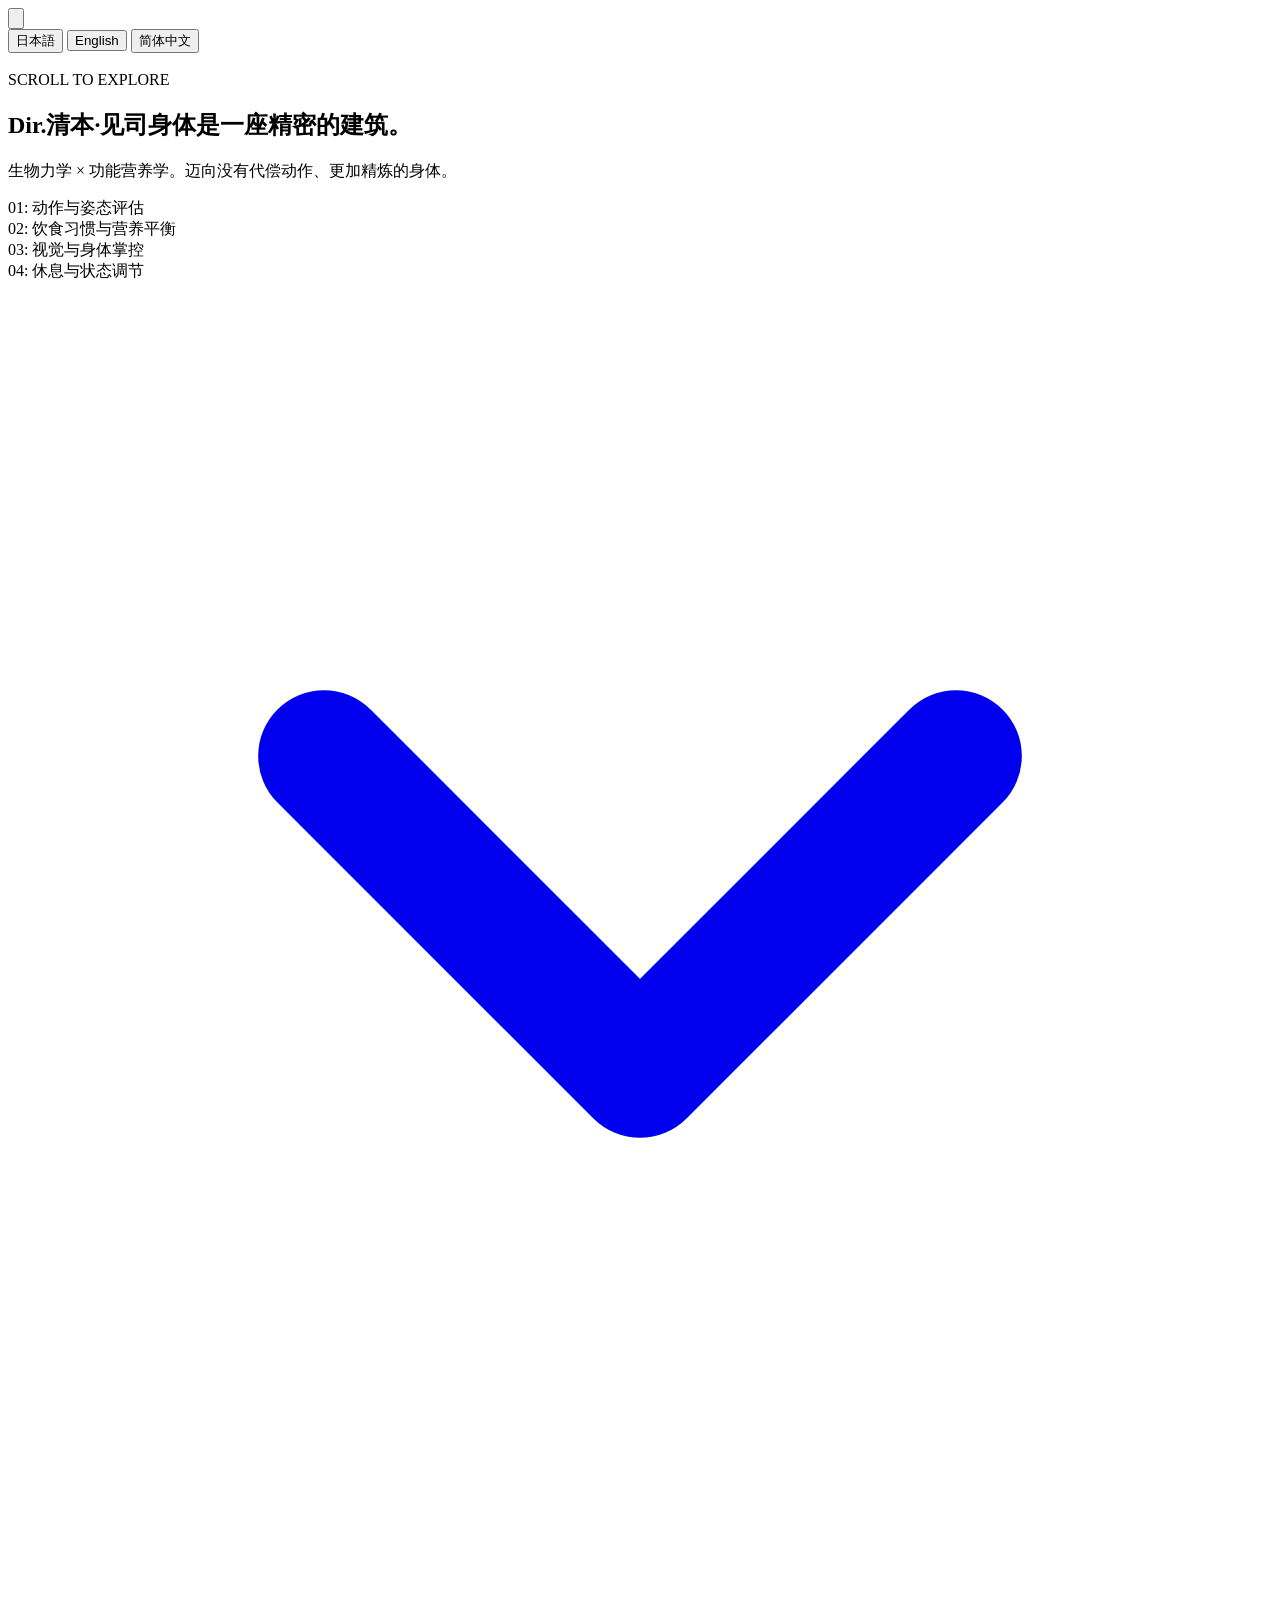
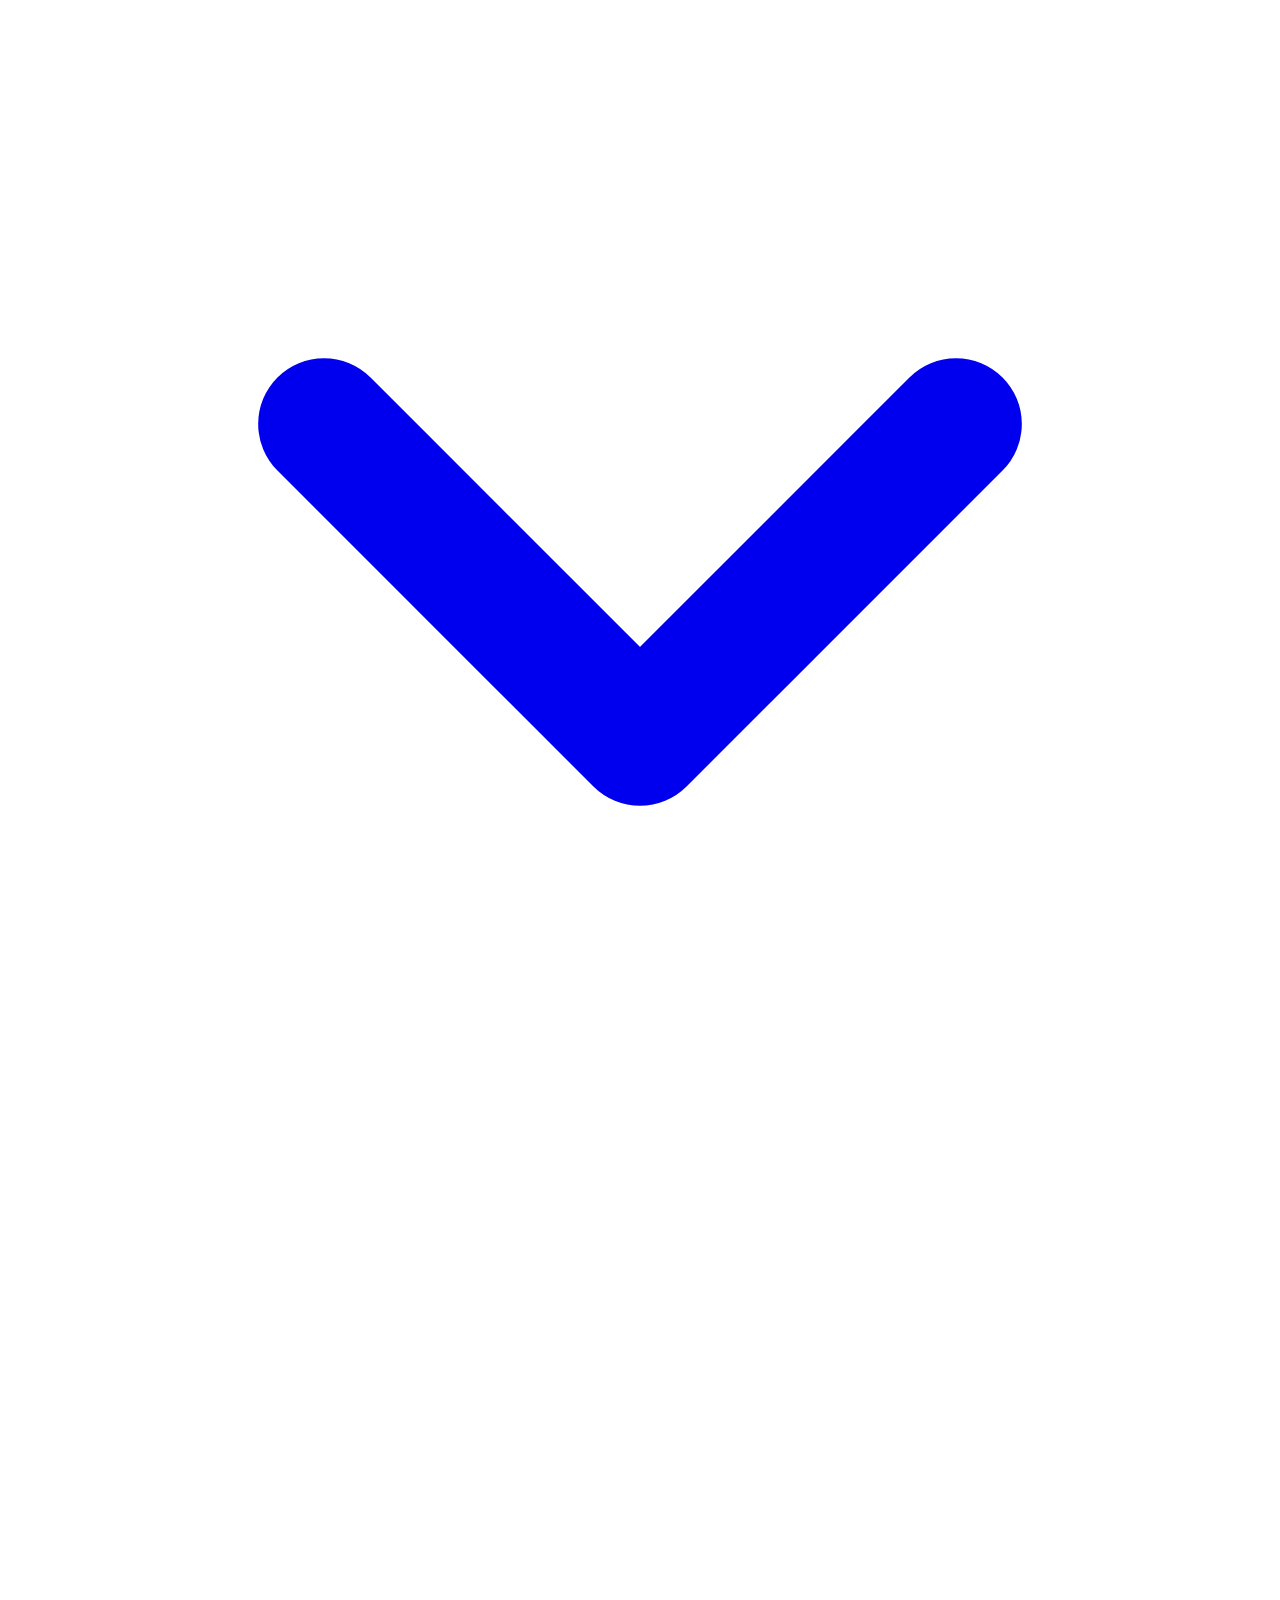
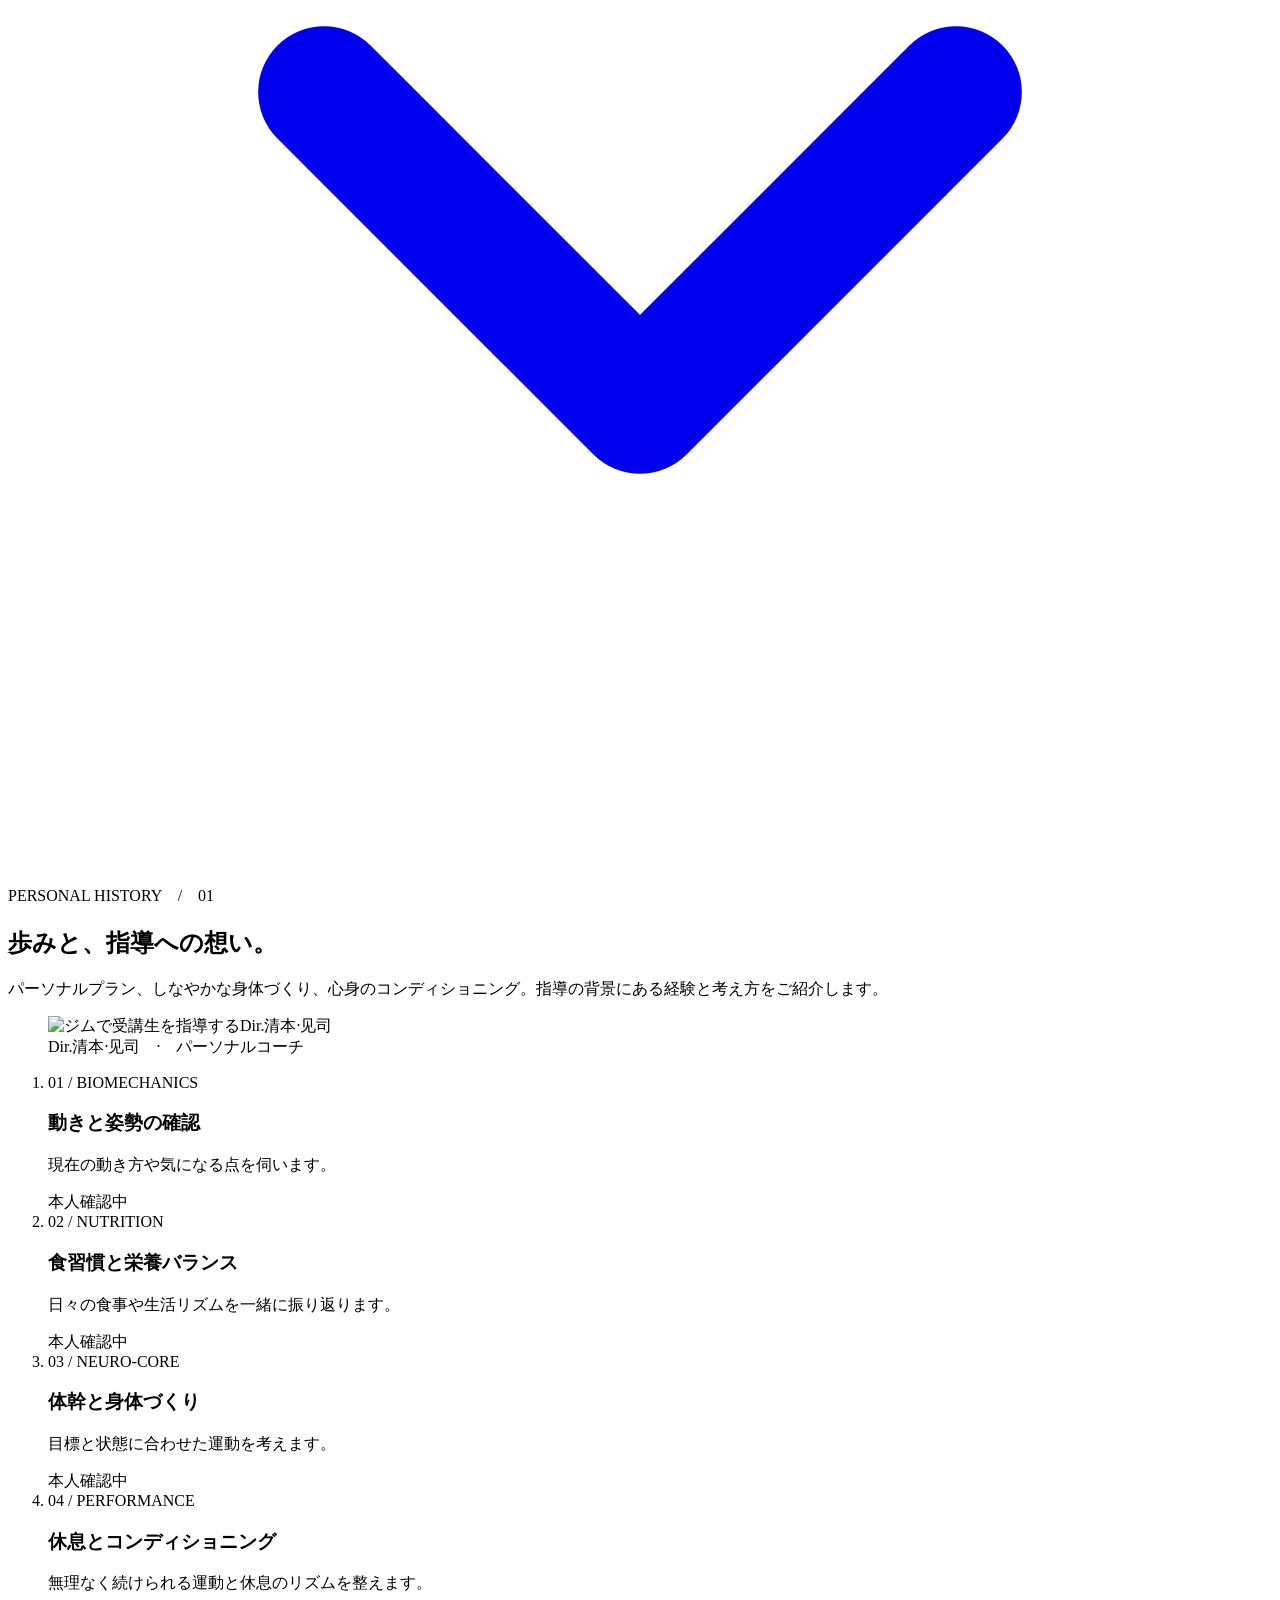
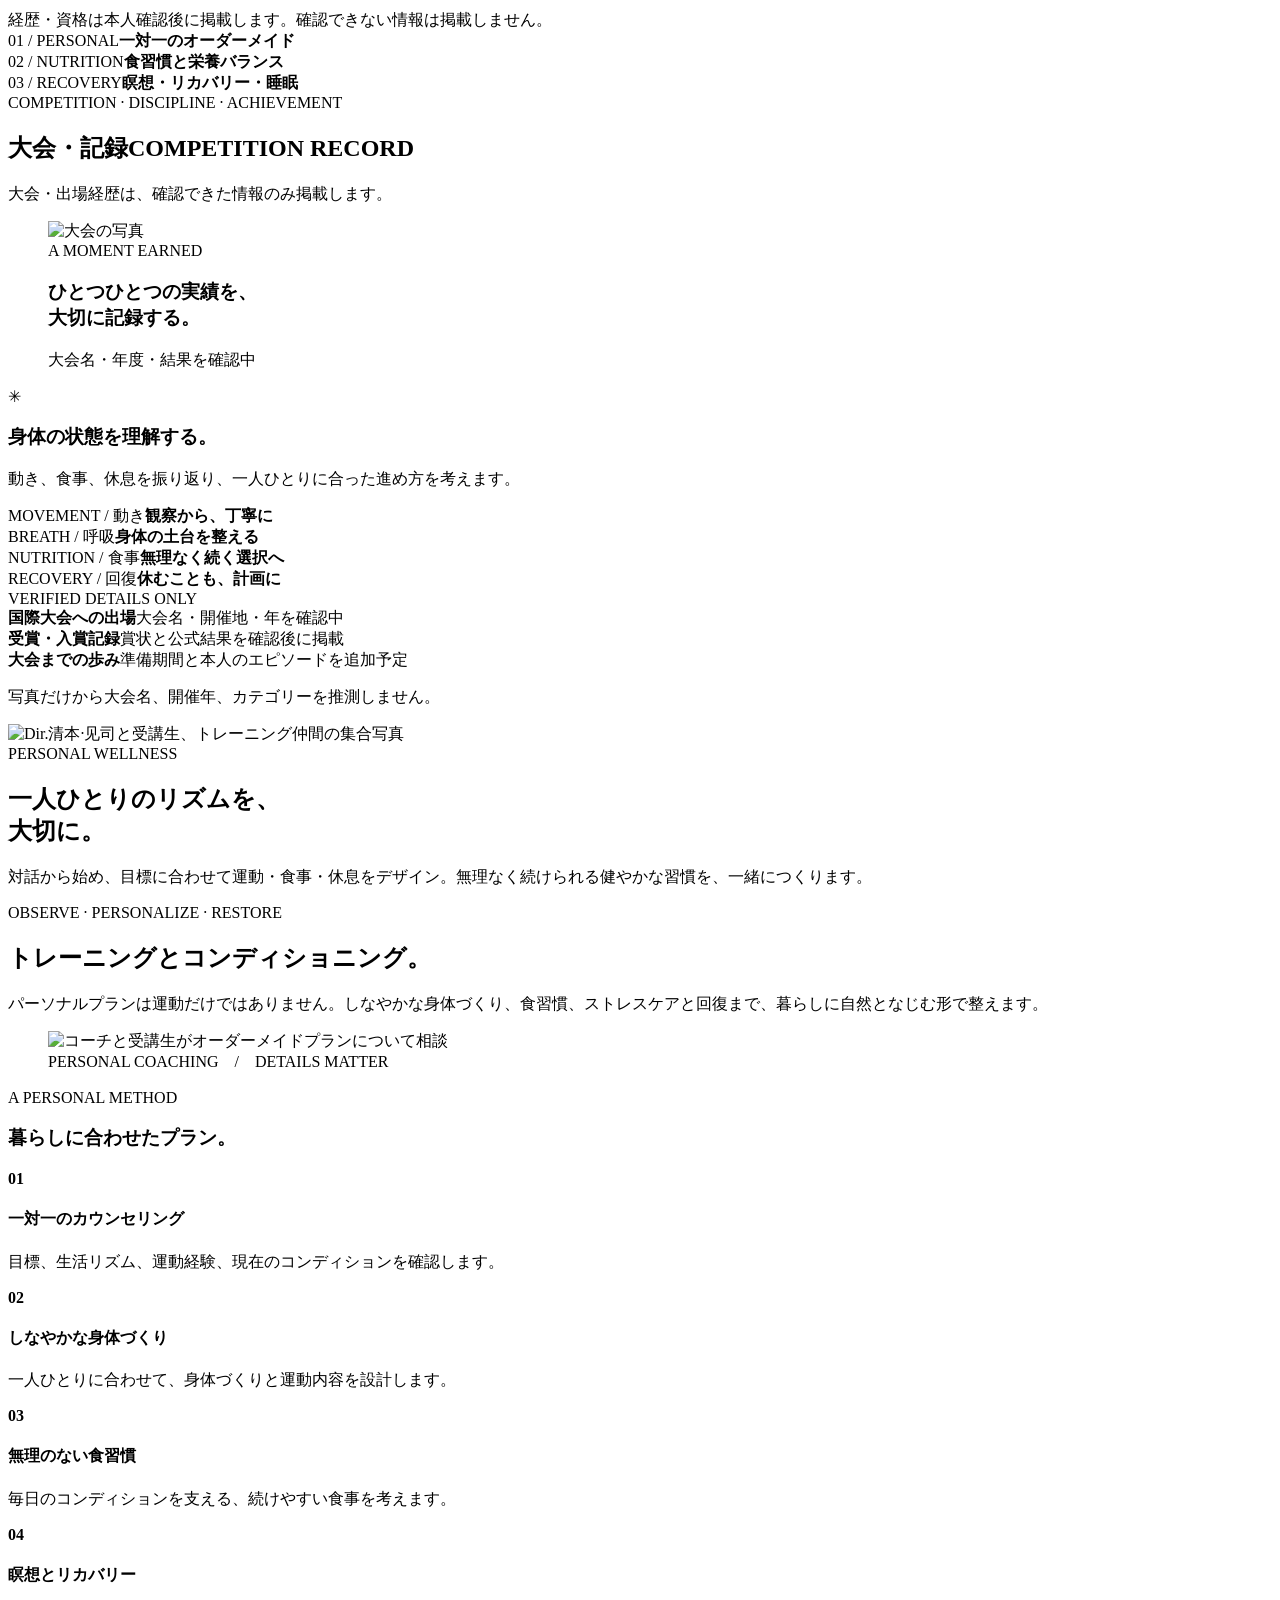
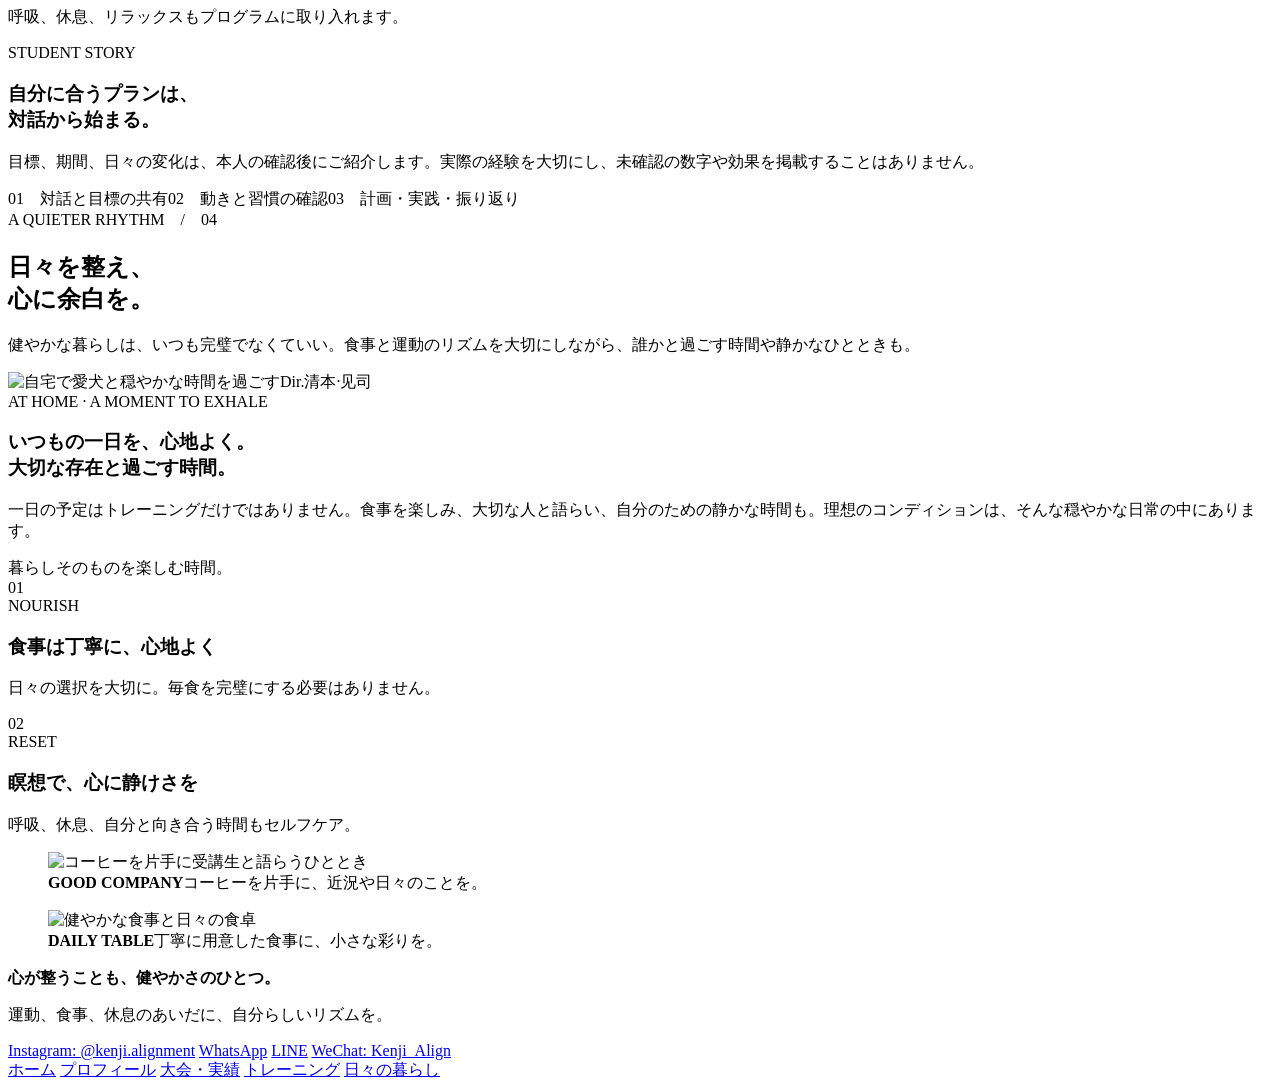
==== index.html @ 504f6311 "Rename index.html.html to index.html" ====
<!DOCTYPE html>
<html lang="ja">
<head>
  <meta charset="UTF-8">
  <meta name="viewport" content="width=device-width, initial-scale=1.0, maximum-scale=1.0, user-scalable=no, viewport-fit=cover">
  <meta name="theme-color" content="#111315">
  <title data-i18n="title_home">Dir.清本·见司｜ホーム</title>
  <link rel="preconnect" href="https://fonts.googleapis.com">
  <link rel="preconnect" href="https://fonts.gstatic.com" crossorigin>
  <link href="https://fonts.googleapis.com/css2?family=Barlow+Condensed:wght@500;600;700;800;900&family=Noto+Sans+JP:wght@400;500;700;900&family=Noto+Sans+SC:wght@400;500;600;700;900&display=swap" rel="stylesheet">
  <link rel="stylesheet" href="style.css">
</head>
<body class="long-home">
  <header class="site-header home-header">
    <div class="language-switcher">
      <button class="language-toggle" type="button" aria-label="言語を選択" data-i18n-aria="language_toggle" aria-expanded="false" aria-haspopup="true">
        <svg viewBox="0 0 24 24" fill="none" stroke="currentColor" stroke-width="1.6" stroke-linecap="round" stroke-linejoin="round" aria-hidden="true"><circle cx="12" cy="12" r="9"></circle><path d="M3 12h18M12 3a14 14 0 0 1 0 18M12 3a14 14 0 0 0 0 18"></path></svg>
      </button>
      <div class="language-menu" role="radiogroup" aria-label="言語" data-i18n-aria="language_menu">
        <button class="language-option" type="button" data-language="ja" role="radio">日本語</button>
        <button class="language-option" type="button" data-language="en" role="radio">English</button>
        <button class="language-option" type="button" data-language="zh" role="radio">简体中文</button>
      </div>
    </div>
  </header>
  <main class="long-home-content">
<section class="long-home-hero" id="me" aria-labelledby="home-title">
      <div class="long-home-hero-visual">
        <img class="long-home-hero-photo" src="photos/coach-portrait.jfif" alt="" aria-hidden="true">
        <div class="long-home-hero-shade"></div>
        <span class="long-home-scroll-hint"><span data-i18n="scroll_hint">SCROLL TO EXPLORE</span><i aria-hidden="true"></i></span>
      </div>
      <div class="long-home-hero-copy">
        <h1 id="home-title"><span class="showcase-name" data-i18n="showcase_name">Dir.清本·见司</span><span class="showcase-title" data-i18n="cover_title">身体是一座精密的建筑。</span></h1>
        <p class="showcase-description" data-i18n="cover_text">生物力学 × 功能营养学。迈向没有代偿动作、更加精炼的身体。</p>
        <div class="home-intro-list">
          <div data-i18n="home_point_one">01: 动作与姿态评估</div>
          <div data-i18n="home_point_two">02: 饮食习惯与营养平衡</div>
          <div data-i18n="home_point_three">03: 视觉与身体掌控</div>
          <div data-i18n="home_point_four">04: 休息与状态调节</div>
        </div>
      </div>
      <!-- 三个向下跳动箭头按钮 -->
      <a href="#footprints" class="hero-scroll-btn" aria-label="向下滚动查看详情">
        <div class="arrows-container">
          <svg viewBox="0 0 24 24" fill="none" stroke="currentColor" stroke-width="2.5" stroke-linecap="round" stroke-linejoin="round">
            <polyline points="6 9 12 15 18 9"></polyline>
          </svg>
          <svg viewBox="0 0 24 24" fill="none" stroke="currentColor" stroke-width="2.5" stroke-linecap="round" stroke-linejoin="round">
            <polyline points="6 9 12 15 18 9"></polyline>
          </svg>
          <svg viewBox="0 0 24 24" fill="none" stroke="currentColor" stroke-width="2.5" stroke-linecap="round" stroke-linejoin="round">
            <polyline points="6 9 12 15 18 9"></polyline>
          </svg>
        </div>
      </a>
    </section>
    <section class="page-wrap resume-page long-home-section" id="footprints" aria-labelledby="footprints-title">
      <div class="resume-heading">
        <div><span class="section-kicker">PERSONAL HISTORY　/　01</span><h2 class="section-title" id="footprints-title" data-i18n="profile_heading">歩みと、指導への想い。</h2></div>
        <p class="section-intro" data-i18n="profile_intro">パーソナルプラン、しなやかな身体づくり、心身のコンディショニング。指導の背景にある経験と考え方をご紹介します。</p>
      </div>
      <div class="resume-layout">
        <figure class="resume-photo"><img src="photos/coach-guiding.jfif" alt="ジムで受講生を指導するDir.清本·见司" data-i18n-alt="coaching_image_alt"><figcaption data-i18n="profile_caption">Dir.清本·见司　·　パーソナルコーチ</figcaption></figure>
        <div>
          <ol class="timeline">
            <li><span class="time" data-i18n="pillar_biomechanics">01 / BIOMECHANICS</span><h3 data-i18n="profile_step_one">動きと姿勢の確認</h3><p data-i18n="profile_step_one_text">現在の動き方や気になる点を伺います。</p><span class="pending" data-i18n="credential_pri">本人確認中</span></li>
            <li><span class="time" data-i18n="pillar_nutrition">02 / NUTRITION</span><h3 data-i18n="profile_step_two">食習慣と栄養バランス</h3><p data-i18n="profile_step_two_text">日々の食事や生活リズムを一緒に振り返ります。</p><span class="pending" data-i18n="credential_issn">本人確認中</span></li>
            <li><span class="time" data-i18n="pillar_neuro_core">03 / NEURO-CORE</span><h3 data-i18n="profile_step_three">体幹と身体づくり</h3><p data-i18n="profile_step_three_text">目標と状態に合わせた運動を考えます。</p><span class="pending" data-i18n="credential_dns">本人確認中</span></li>
            <li><span class="time" data-i18n="pillar_performance">04 / PERFORMANCE</span><h3 data-i18n="profile_step_four">休息とコンディショニング</h3><p data-i18n="profile_step_four_text">無理なく続けられる運動と休息のリズムを整えます。</p></li>
          </ol>
          <aside class="resume-note" data-i18n="profile_note">経歴・資格は本人確認後に掲載します。確認できない情報は掲載しません。</aside>
        </div>
      </div>
      <div class="resume-services" aria-label="サービスの考え方" data-i18n-aria="services_list">
        <div class="resume-service"><span>01 / PERSONAL</span><strong data-i18n="profile_service_one">一対一のオーダーメイド</strong></div>
        <div class="resume-service"><span>02 / NUTRITION</span><strong data-i18n="profile_service_two">食習慣と栄養バランス</strong></div>
        <div class="resume-service"><span>03 / RECOVERY</span><strong data-i18n="profile_service_three">瞑想・リカバリー・睡眠</strong></div>
      </div>
    </section>

    <section class="page-wrap honors-page long-home-section" id="honors" aria-labelledby="honors-title">
      <div class="honors-heading">
        <div><span class="section-kicker">COMPETITION · DISCIPLINE · ACHIEVEMENT</span><h2 id="honors-title"><span data-i18n="honors_heading">大会・記録</span><span data-i18n="honors_subheading">COMPETITION RECORD</span></h2></div>
        <p class="section-intro" data-i18n="honors_intro">大会・出場経歴は、確認できた情報のみ掲載します。</p>
      </div>
      <div class="honors-feature">
        <figure class="honors-image"><img src="photos/coach-award.jfif" alt="大会の写真" data-i18n-alt="honors_image_alt"><figcaption class="honors-image-caption"><span class="display">A MOMENT EARNED</span><h3 data-i18n="honors_photo_heading">ひとつひとつの実績を、<br>大切に記録する。</h3><p data-i18n="honors_photo_note">大会名・年度・結果を確認中</p></figcaption></figure>
        <article class="honors-record">
          <div><span class="medal" aria-hidden="true">✳</span><h3 data-i18n="home_metrics_heading">身体の状態を理解する。</h3><p data-i18n="home_metrics_intro">動き、食事、休息を振り返り、一人ひとりに合った進め方を考えます。</p>
            <div class="record-grid">
              <div class="record-item"><span data-i18n="home_metric_label_hours">MOVEMENT / 動き</span><strong data-i18n="home_metric_hours">観察から、丁寧に</strong></div>
              <div class="record-item"><span data-i18n="home_metric_label_cases">BREATH / 呼吸</span><strong data-i18n="home_metric_cases">身体の土台を整える</strong></div>
              <div class="record-item"><span data-i18n="home_metric_label_retention">NUTRITION / 食事</span><strong data-i18n="home_metric_retention">無理なく続く選択へ</strong></div>
              <div class="record-item"><span data-i18n="home_metric_label_cap">RECOVERY / 回復</span><strong data-i18n="home_metric_cap">休むことも、計画に</strong></div>
            </div>
          </div>
          <span class="section-kicker">VERIFIED DETAILS ONLY</span>
        </article>
      </div>
      <div class="honor-list" aria-label="大会と受賞の記録" data-i18n-aria="honors_list">
        <div class="honor-entry"><strong data-i18n="honors_global_title">国際大会への出場</strong><span data-i18n="honors_global_pending">大会名・開催地・年を確認中</span></div>
        <div class="honor-entry"><strong data-i18n="honors_podium_title">受賞・入賞記録</strong><span data-i18n="honors_podium_pending">賞状と公式結果を確認後に掲載</span></div>
        <div class="honor-entry"><strong data-i18n="honors_story_title">大会までの歩み</strong><span data-i18n="honors_story_pending">準備期間と本人のエピソードを追加予定</span></div>
      </div>
      <p class="honors-foot"><span data-i18n="honors_verify_note">写真だけから大会名、開催年、カテゴリーを推測しません。</span></p>
    </section>

    <section class="page-wrap coaching-page long-home-section" id="coaching" aria-labelledby="coaching-title">
      <div class="community-opening">
        <img src="photos/training-community.jfif" alt="Dir.清本·见司と受講生、トレーニング仲間の集合写真" data-i18n-alt="coaching_group_alt">
        <div class="community-opening-copy"><span class="display">PERSONAL WELLNESS</span><h2 data-i18n="coaching_opening_title">一人ひとりのリズムを、<br>大切に。</h2><p data-i18n="coaching_opening_text">対話から始め、目標に合わせて運動・食事・休息をデザイン。無理なく続けられる健やかな習慣を、一緒につくります。</p></div>
      </div>
      <div class="coaching-heading">
        <div><span class="section-kicker">OBSERVE · PERSONALIZE · RESTORE</span><h2 id="coaching-title" data-i18n="coaching_heading">トレーニングとコンディショニング。</h2></div>
        <p class="section-intro" data-i18n="coaching_intro">パーソナルプランは運動だけではありません。しなやかな身体づくり、食習慣、ストレスケアと回復まで、暮らしに自然となじむ形で整えます。</p>
      </div>
      <div class="coaching-top">
        <figure class="coaching-photo"><img src="photos/coaching-consultation.jfif" alt="コーチと受講生がオーダーメイドプランについて相談" data-i18n-alt="coaching_consult_alt"><figcaption>PERSONAL COACHING　/　DETAILS MATTER</figcaption></figure>
        <article class="principles">
          <span class="section-kicker">A PERSONAL METHOD</span><h3 data-i18n="coaching_method_heading">暮らしに合わせたプラン。</h3>
          <div class="principle"><b>01</b><div><h4 data-i18n="coaching_step_one">一対一のカウンセリング</h4><p data-i18n="coaching_step_one_text">目標、生活リズム、運動経験、現在のコンディションを確認します。</p></div></div>
          <div class="principle"><b>02</b><div><h4 data-i18n="coaching_step_two">しなやかな身体づくり</h4><p data-i18n="coaching_step_two_text">一人ひとりに合わせて、身体づくりと運動内容を設計します。</p></div></div>
          <div class="principle"><b>03</b><div><h4 data-i18n="coaching_step_three">無理のない食習慣</h4><p data-i18n="coaching_step_three_text">毎日のコンディションを支える、続けやすい食事を考えます。</p></div></div>
          <div class="principle"><b>04</b><div><h4 data-i18n="coaching_step_four">瞑想とリカバリー</h4><p data-i18n="coaching_step_four_text">呼吸、休息、リラックスもプログラムに取り入れます。</p></div></div>
        </article>
      </div>
      <article class="student-story student-story-copy-only">
        <div class="student-copy"><span class="section-kicker">STUDENT STORY</span><h3 data-i18n="coaching_case_heading">自分に合うプランは、<br>対話から始まる。</h3><p data-i18n="coaching_case_text">目標、期間、日々の変化は、本人の確認後にご紹介します。実際の経験を大切にし、未確認の数字や効果を掲載することはありません。</p><div class="student-meta"><span data-i18n="coaching_case_goal">01　対話と目標の共有</span><span data-i18n="coaching_case_period">02　動きと習慣の確認</span><span data-i18n="coaching_case_feedback">03　計画・実践・振り返り</span></div></div>
      </article>
    </section>

    <section class="page-wrap life-page long-home-section" id="life" aria-labelledby="life-title">
      <div class="life-heading">
        <div><span class="section-kicker">A QUIETER RHYTHM　/　04</span><h2 id="life-title"><span data-i18n="life_heading_first">日々を整え、</span><br><span data-i18n="life_heading_second">心に余白を。</span></h2></div>
        <p class="section-intro" data-i18n="life_intro">健やかな暮らしは、いつも完璧でなくていい。食事と運動のリズムを大切にしながら、誰かと過ごす時間や静かなひとときも。</p>
      </div>
      <div class="life-hero">
        <img src="photos/pet-life.jfif" alt="自宅で愛犬と穏やかな時間を過ごすDir.清本·见司" data-i18n-alt="life_hero_alt">
        <div class="life-hero-copy">
          <span class="display" data-i18n="life_hero_kicker">AT HOME · A MOMENT TO EXHALE</span>
          <h3 data-i18n="life_hero_heading">いつもの一日を、心地よく。<br>大切な存在と過ごす時間。</h3>
          <p data-i18n="life_hero_text">一日の予定はトレーニングだけではありません。食事を楽しみ、大切な人と語らい、自分のための静かな時間も。理想のコンディションは、そんな穏やかな日常の中にあります。</p>
          <span class="soft-note" data-i18n="life_hero_note">暮らしそのものを楽しむ時間。</span>
        </div>
      </div>
      <div class="life-details">
        <article class="life-detail"><span class="life-detail-number">01</span><div><span class="display" data-i18n="life_detail_one_kicker">NOURISH</span><h3 data-i18n="life_detail_one_title">食事は丁寧に、心地よく</h3><p data-i18n="life_detail_one_text">日々の選択を大切に。毎食を完璧にする必要はありません。</p></div></article>
        <article class="life-detail"><span class="life-detail-number">02</span><div><span class="display" data-i18n="life_detail_two_kicker">RESET</span><h3 data-i18n="life_detail_two_title">瞑想で、心に静けさを</h3><p data-i18n="life_detail_two_text">呼吸、休息、自分と向き合う時間もセルフケア。</p></div></article>
      </div>
      <div class="photo-story" aria-label="日々の暮らしの写真" data-i18n-aria="life_photos">
        <figure class="life-photo coffee"><img src="photos/life-with-students.jfif" alt="コーヒーを片手に受講生と語らうひととき" data-i18n-alt="life_coffee_alt"><figcaption><b>GOOD COMPANY</b><span data-i18n="life_coffee_caption">コーヒーを片手に、近況や日々のことを。</span></figcaption></figure>
        <figure class="life-photo food"><img src="photos/daily-food.jfif" alt="健やかな食事と日々の食卓" data-i18n-alt="life_food_alt"><figcaption><b>DAILY TABLE</b><span data-i18n="life_food_caption">丁寧に用意した食事に、小さな彩りを。</span></figcaption></figure>
      </div>
      <aside class="life-note"><div><strong data-i18n="life_note_title">心が整うことも、健やかさのひとつ。</strong><p data-i18n="life_note_text">運動、食事、休息のあいだに、自分らしいリズムを。</p></div></aside>
    </section>
    <div class="showcase-actions">
      <a class="showcase-cta showcase-cta-primary" href="#" data-i18n="social_instagram">Instagram: @kenji.alignment</a>
      <a class="showcase-cta" href="#" data-i18n="social_whatsapp">WhatsApp</a>
      <a class="showcase-cta" href="#" data-i18n="social_line">LINE</a>
      <a class="showcase-cta" href="#" data-i18n="social_wechat">WeChat: Kenji_Align</a>
    </div>
  </main>
  <nav class="home-section-nav" aria-label="メインナビゲーション" data-i18n-aria="main_navigation">
    <a href="#me" class="is-active" data-section="me" data-i18n="nav_home">ホーム</a>
    <a href="#footprints" data-section="footprints" data-i18n="nav_profile">プロフィール</a>
    <a href="#honors" data-section="honors" data-i18n="nav_honors">大会・実績</a>
    <a href="#coaching" data-section="coaching" data-i18n="nav_coaching">トレーニング</a>
    <a href="#life" data-section="life" data-i18n="nav_life">日々の暮らし</a>
  </nav>
  <script src="language.js"></script>
  <script src="home-navigation.js"></script>
</body>
</html>
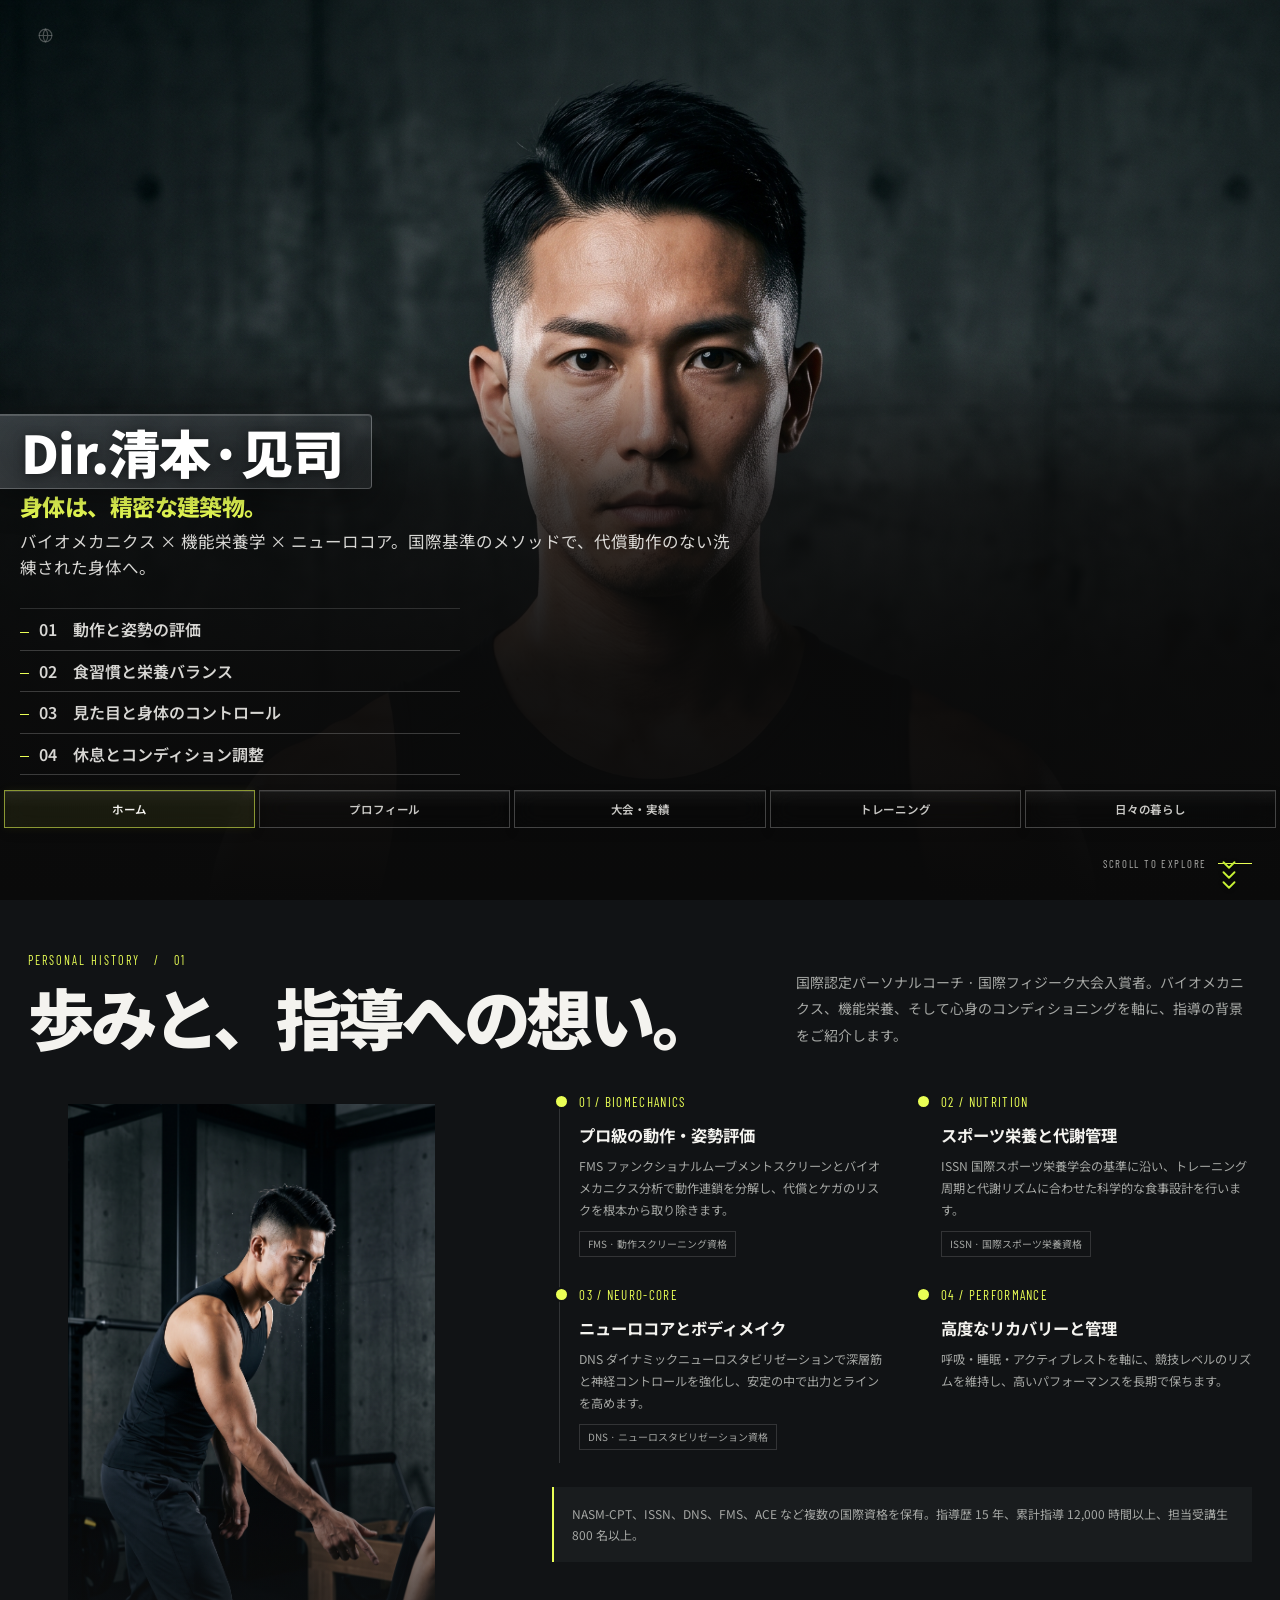
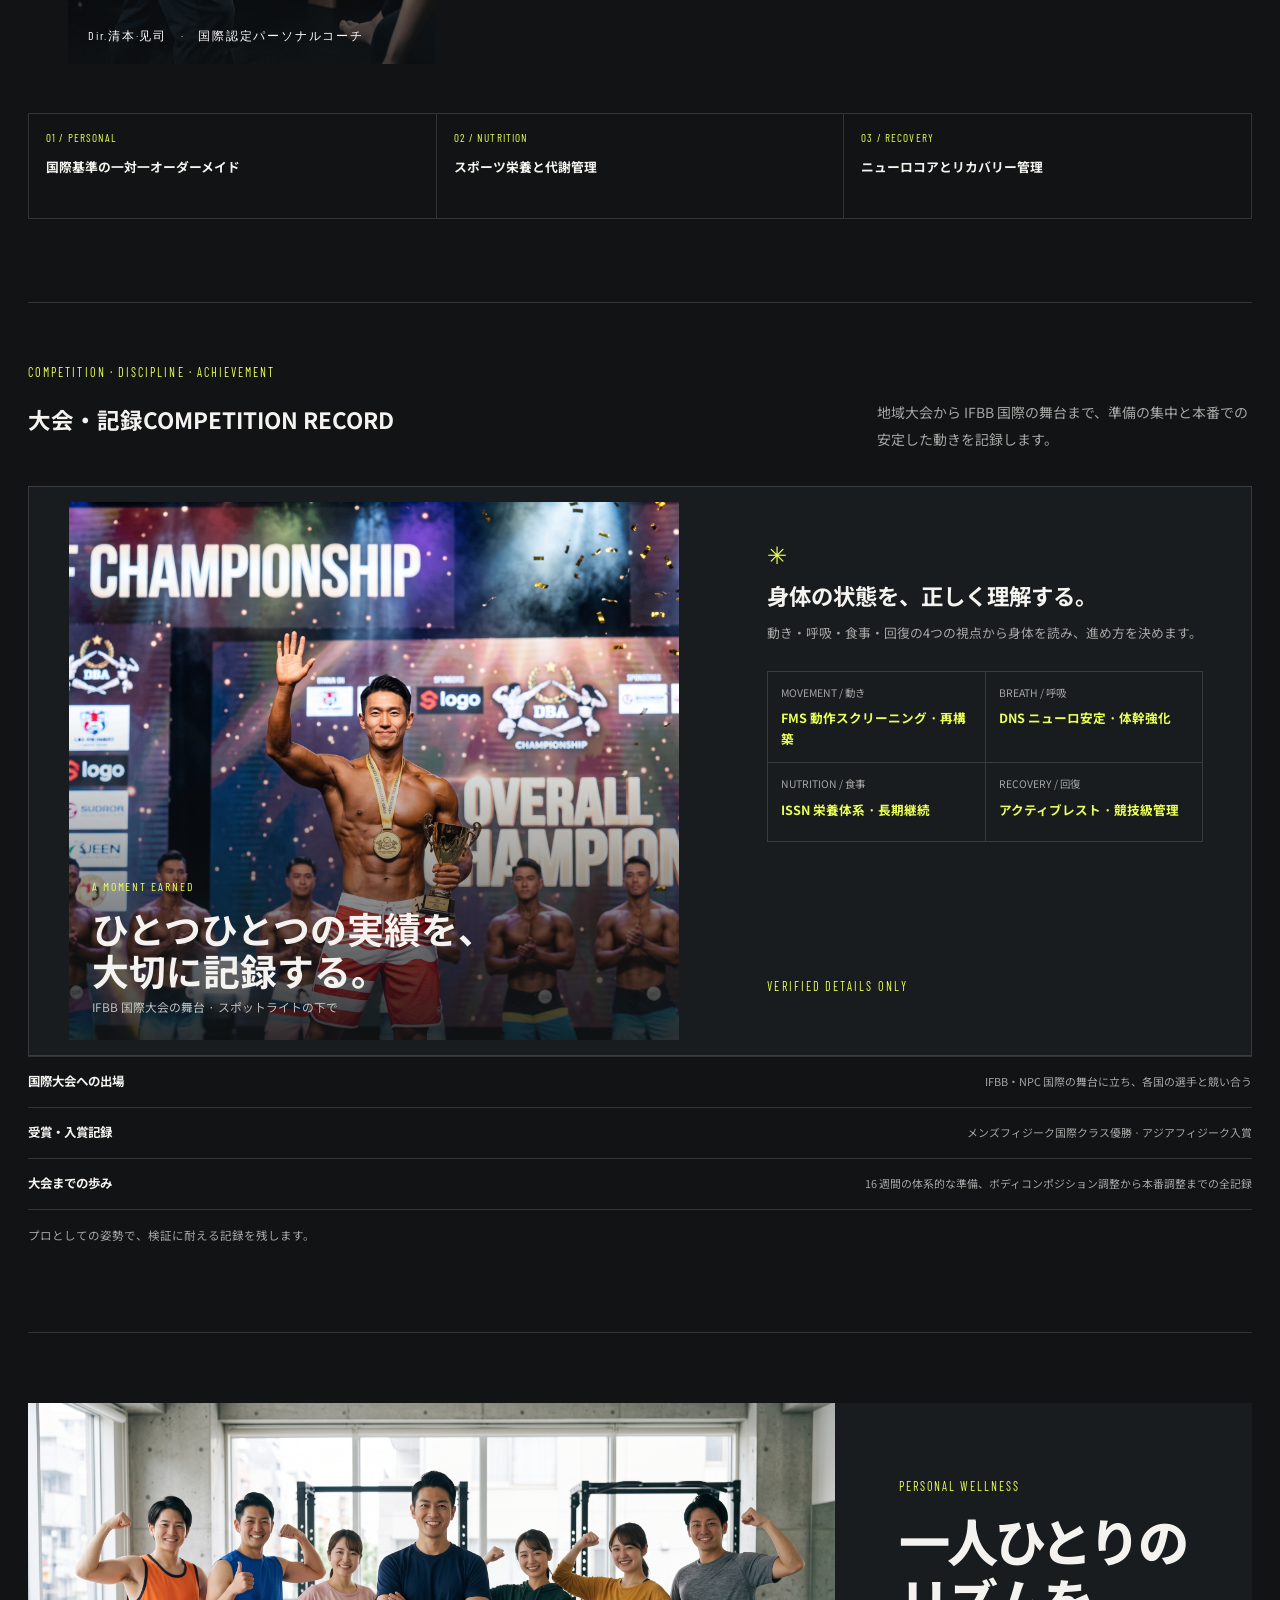
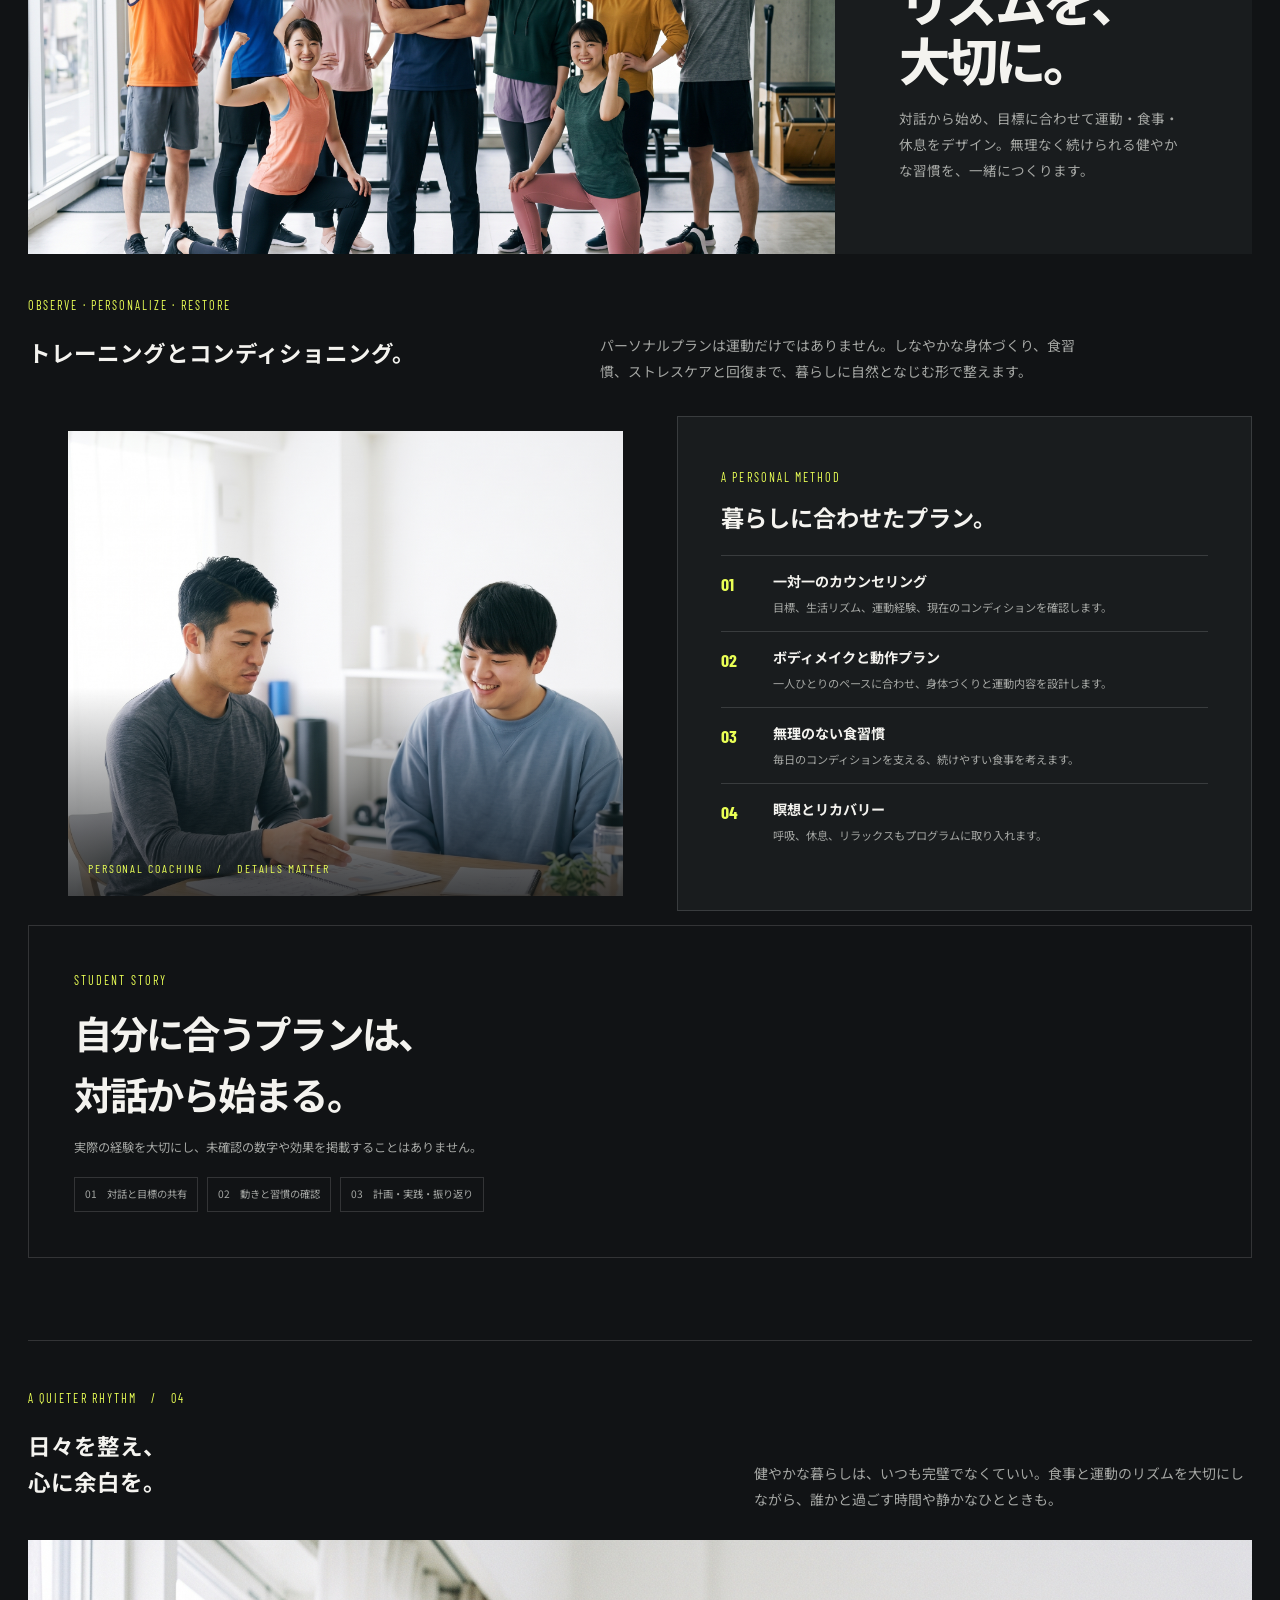
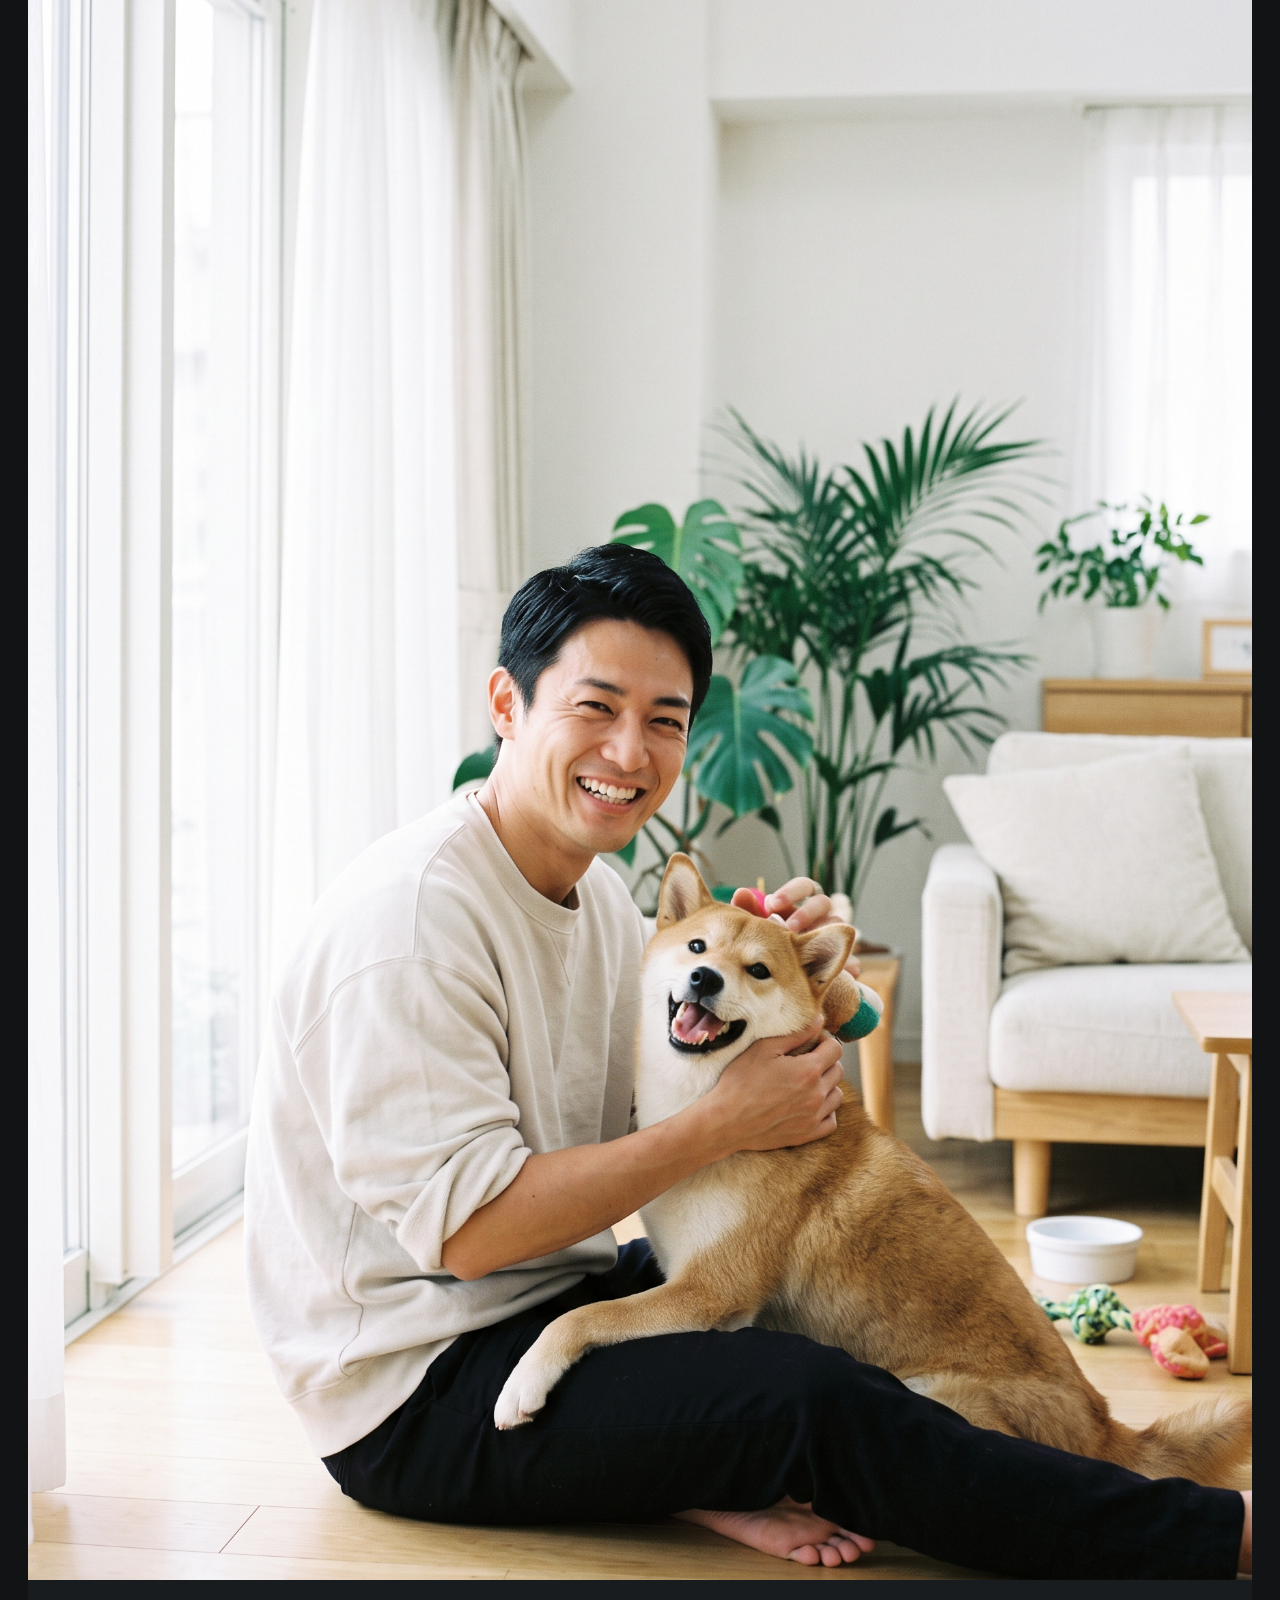
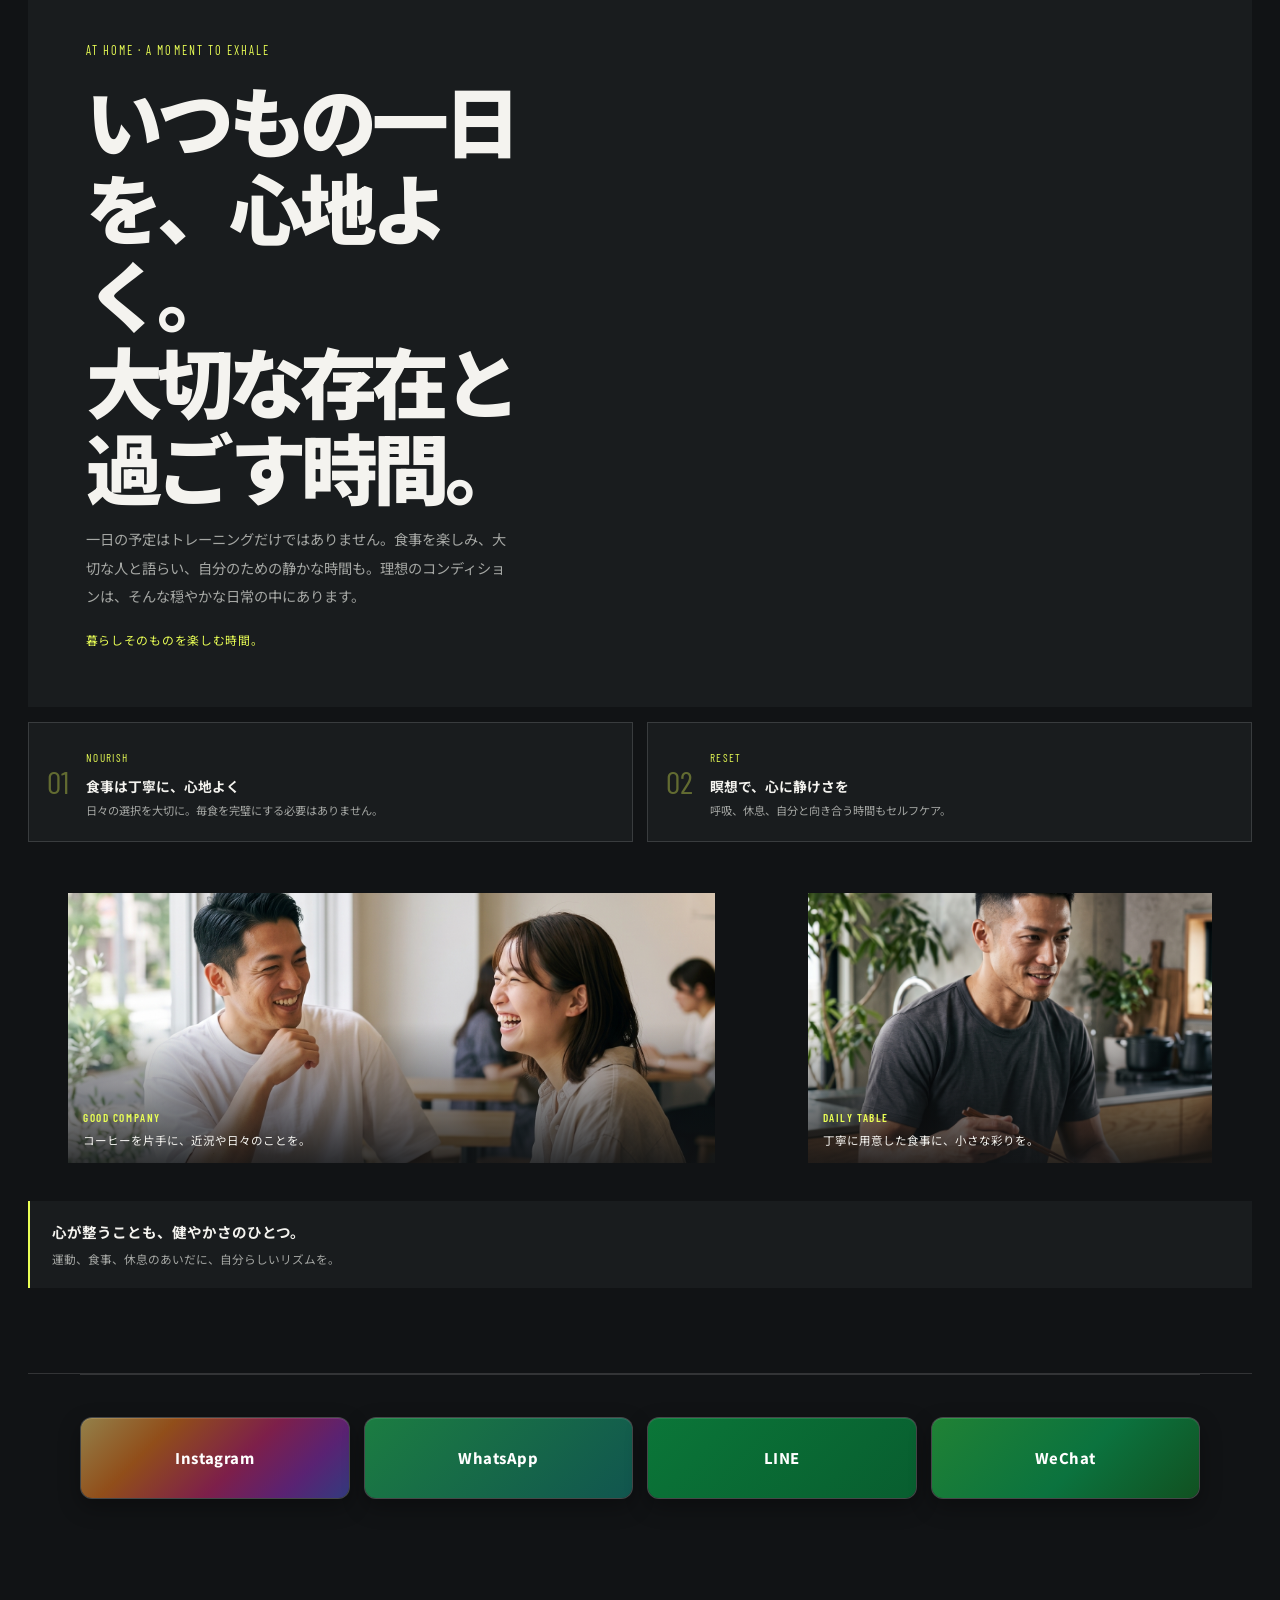
==== commit d4615915: "Add files via upload" ====
--- a/index.html
+++ b/index.html
@@ -154,11 +154,11 @@
       </div>
       <aside class="life-note"><div><strong data-i18n="life_note_title">心が整うことも、健やかさのひとつ。</strong><p data-i18n="life_note_text">運動、食事、休息のあいだに、自分らしいリズムを。</p></div></aside>
     </section>
-    <div class="showcase-actions">
-      <a class="showcase-cta showcase-cta-primary" href="#" data-i18n="social_instagram">Instagram: @kenji.alignment</a>
-      <a class="showcase-cta" href="#" data-i18n="social_whatsapp">WhatsApp</a>
-      <a class="showcase-cta" href="#" data-i18n="social_line">LINE</a>
-      <a class="showcase-cta" href="#" data-i18n="social_wechat">WeChat: Kenji_Align</a>
+    <div class="showcase-actions social-actions">
+      <a class="showcase-cta social-cta" href="#" data-i18n="social_instagram">Instagram</a>
+      <a class="showcase-cta social-cta" href="#" data-i18n="social_whatsapp">WhatsApp</a>
+      <a class="showcase-cta social-cta" href="#" data-i18n="social_line">LINE</a>
+      <a class="showcase-cta social-cta" href="#" data-i18n="social_wechat">WeChat</a>
     </div>
   </main>
   <nav class="home-section-nav" aria-label="メインナビゲーション" data-i18n-aria="main_navigation">
--- a/style.css
+++ b/style.css
@@ -0,0 +1,1762 @@
+:root {
+  color-scheme: dark;
+  --bg: #111315;
+  --surface: #191c1e;
+  --surface-raised: #202426;
+  --text: #f4f3ef;
+  --muted: #a5a7a4;
+  --line: rgba(255, 255, 255, .14);
+  --accent: #eaff55;
+  --content: 1280px;
+}
+
+* { box-sizing: border-box; }
+
+html { scroll-behavior: smooth; }
+
+body {
+  margin: 0;
+  background: var(--bg);
+  color: var(--text);
+  font-family: 'Noto Sans JP', 'Noto Sans SC', 'Microsoft YaHei', sans-serif;
+  -webkit-font-smoothing: antialiased;
+}
+
+img { display: block; max-width: 100%; }
+a { color: inherit; text-decoration: none; }
+button { font: inherit; }
+
+
+
+
+.display {
+  font-family: 'Barlow Condensed', 'Noto Sans SC', sans-serif;
+  text-transform: uppercase;
+}
+
+.site-header {
+  position: relative;
+  z-index: 5;
+  display: flex;
+  width: min(100% - 56px, var(--content));
+  min-height: 78px;
+  align-items: center;
+  justify-content: space-between;
+  gap: 18px;
+  margin: 0 auto;
+  border-bottom: 1px solid var(--line);
+}
+
+.site-header.home-header {
+  position: absolute;
+  top: 0;
+  right: 0;
+  left: 0;
+  width: 100%;
+  min-height: 0;
+  height: 0;
+  margin: 0;
+  border: 0;
+  justify-content: flex-start;
+}
+
+.site-header.home-header .language-switcher {
+  position: absolute;
+  top: 18px;
+  left: max(28px, calc((100vw - var(--content)) / 2));
+}
+
+.language-switcher {
+  position: relative;
+  z-index: 8;
+  flex: none;
+}
+
+.language-toggle {
+  display: grid;
+  width: 34px;
+  height: 34px;
+  place-items: center;
+  border: 1px solid transparent;
+  background: transparent;
+  color: rgba(244, 243, 239, .46);
+  cursor: pointer;
+  opacity: .62;
+  transition: border-color .2s ease, color .2s ease, opacity .2s ease;
+}
+
+.language-toggle:hover,
+.language-toggle[aria-expanded="true"] {
+  border-color: var(--line);
+  color: var(--accent);
+  opacity: 1;
+}
+
+.language-toggle svg { width: 17px; height: 17px; }
+
+.language-menu {
+  position: absolute;
+  top: calc(100% + 9px);
+  left: 0;
+  display: grid;
+  min-width: 152px;
+  gap: 3px;
+  padding: 6px;
+  border: 1px solid var(--line);
+  background: rgba(25, 28, 30, .97);
+  box-shadow: 0 12px 32px #0006;
+  opacity: 0;
+  pointer-events: none;
+  transform: translateY(-5px);
+  transition: opacity .18s ease, transform .18s ease;
+}
+
+.language-switcher.is-open .language-menu {
+  opacity: 1;
+  pointer-events: auto;
+  transform: translateY(0);
+}
+
+.language-option {
+  padding: 9px 11px;
+  border: 0;
+  background: transparent;
+  color: var(--muted);
+  cursor: pointer;
+  font-size: .72rem;
+  text-align: left;
+  transition: background .18s ease, color .18s ease;
+}
+
+.language-option:hover,
+.language-option[aria-checked="true"] {
+  background: #ffffff0d;
+  color: var(--accent);
+}
+
+.brand {
+  display: inline-flex;
+  align-items: center;
+  gap: 10px;
+  flex: none;
+  font-size: .82rem;
+  font-weight: 900;
+  letter-spacing: .1em;
+}
+
+.brand-mark {
+  display: grid;
+  width: 36px;
+  height: 36px;
+  place-items: center;
+  border: 1px solid rgba(234, 255, 85, .75);
+  color: var(--accent);
+  font-family: 'Barlow Condensed', sans-serif;
+  font-size: 1rem;
+}
+
+.brand small {
+  display: block;
+  margin-top: 3px;
+  color: var(--muted);
+  font-family: 'Barlow Condensed', sans-serif;
+  font-size: .62rem;
+  font-weight: 600;
+  letter-spacing: .19em;
+}
+
+.site-nav {
+  display: flex;
+  align-items: center;
+  justify-content: flex-end;
+  gap: clamp(12px, 2vw, 27px);
+}
+
+.site-nav a {
+  padding: 8px 0;
+  color: rgba(244, 243, 239, .72);
+  font-size: .73rem;
+  transition: color .2s ease;
+  white-space: nowrap;
+}
+
+.site-nav a:hover,
+.site-nav a[aria-current="page"] { color: var(--accent); }
+
+.site-nav .nav-cta {
+  padding: 9px 13px;
+  border: 1px solid rgba(234, 255, 85, .6);
+  color: var(--accent);
+}
+
+.eyebrow {
+  display: flex;
+  align-items: center;
+  gap: 10px;
+  color: var(--accent);
+  font-family: 'Barlow Condensed', sans-serif;
+  font-size: .8rem;
+  font-weight: 700;
+  letter-spacing: .19em;
+  text-transform: uppercase;
+}
+
+.eyebrow::before {
+  width: 25px;
+  height: 2px;
+  background: var(--accent);
+  content: '';
+}
+
+.page-wrap {
+  width: min(100% - 56px, var(--content));
+  margin: 0 auto;
+}
+
+.button {
+  display: inline-flex;
+  min-height: 46px;
+  align-items: center;
+  justify-content: center;
+  gap: 10px;
+  padding: 0 18px;
+  border: 1px solid var(--accent);
+  font-size: .78rem;
+  font-weight: 700;
+  transition: transform .2s ease, background .2s ease, color .2s ease;
+}
+
+.button:hover { transform: translateY(-2px); }
+.button-primary { background: var(--accent); color: #111315; }
+
+.section-kicker {
+  display: block;
+  margin-bottom: 11px;
+  color: var(--accent);
+  font-family: 'Barlow Condensed', sans-serif;
+  font-size: .76rem;
+  letter-spacing: .17em;
+  text-transform: uppercase;
+}
+
+.section-title {
+  margin: 0;
+  font-size: clamp(2.2rem, 5.2vw, 4.5rem);
+  font-weight: 900;
+  letter-spacing: -.065em;
+  line-height: 1.08;
+}
+
+.section-intro {
+  max-width: 490px;
+  color: var(--muted);
+  font-size: .87rem;
+  line-height: 1.9;
+}
+
+.site-footer {
+  display: flex;
+  width: min(100% - 56px, var(--content));
+  align-items: center;
+  justify-content: space-between;
+  gap: 16px;
+  margin: 0 auto;
+  padding: 22px 0 25px;
+  border-top: 1px solid var(--line);
+  color: var(--muted);
+  font-size: .69rem;
+}
+
+.site-footer a:hover { color: var(--accent); }
+
+/* Home: broad portrait, left-weighted title, compact credentials rail. */
+.home-hero {
+  position: relative;
+  display: flex;
+  min-height: min(760px, 100svh);
+  align-items: center;
+  overflow: hidden;
+  isolation: isolate;
+}
+
+.home-hero::before {
+  position: absolute;
+  z-index: -2;
+  inset: 0 0 0 33%;
+  background: url('photos/coach-portrait.jfif') center 34% / cover no-repeat;
+  content: '';
+}
+
+.home-hero::after {
+  position: absolute;
+  z-index: -1;
+  inset: 0;
+  background:
+    linear-gradient(90deg, var(--bg) 0%, rgba(17, 19, 21, .92) 28%, rgba(17, 19, 21, .48) 62%, rgba(17, 19, 21, .18) 100%),
+    linear-gradient(0deg, var(--bg) 0%, transparent 37%);
+  content: '';
+}
+
+.home-content {
+  width: min(100% - 56px, var(--content));
+  margin: 0 auto;
+  padding: 128px 0 80px;
+}
+
+.home-content h1 {
+  max-width: 760px;
+  margin: 20px 0 0;
+  font-size: clamp(2.2rem, 6vw, 5.3rem);
+  font-weight: 900;
+  letter-spacing: -.085em;
+  line-height: 1;
+}
+
+.home-content h1 .home-name {
+  display: block;
+  white-space: nowrap;
+}
+
+.home-content h1 .home-motto {
+  display: block;
+  margin-top: 15px;
+  color: var(--accent);
+  font-family: 'Barlow Condensed', sans-serif;
+  font-size: .55em;
+  letter-spacing: .035em;
+  line-height: 1;
+}
+
+.home-lead {
+  max-width: 465px;
+  margin: 22px 0 0;
+  color: rgba(244, 243, 239, .82);
+  font-size: .93rem;
+  line-height: 1.95;
+}
+
+.home-actions { display: flex; flex-wrap: wrap; gap: 11px; margin-top: 27px; }
+
+.home-intro-list {
+  display: grid;
+  width: min(100%, 440px);
+  gap: 0;
+  margin: 26px 0 0;
+  padding: 0;
+  border-top: 1px solid var(--line);
+  list-style: none;
+}
+
+.home-intro-list li {
+  padding: 10px 0;
+  border-bottom: 1px solid var(--line);
+  color: rgba(244, 243, 239, .82);
+  font-size: .76rem;
+  letter-spacing: .015em;
+}
+
+.home-intro-list li::before {
+  margin-right: 10px;
+  color: var(--accent);
+  content: '—';
+}
+
+.home-proof {
+  position: absolute;
+  right: max(28px, calc((100vw - var(--content)) / 2));
+  bottom: 29px;
+  display: flex;
+  align-items: center;
+  gap: 13px;
+  padding: 13px 16px;
+  border: 1px solid rgba(255, 255, 255, .24);
+  background: rgba(17, 19, 21, .77);
+  backdrop-filter: blur(8px);
+}
+
+.home-proof strong {
+  color: var(--accent);
+  font-family: 'Barlow Condensed', sans-serif;
+  font-size: 1.8rem;
+}
+
+.home-proof span { font-size: .68rem; line-height: 1.6; }
+
+.home-links {
+  display: grid;
+  grid-template-columns: repeat(4, 1fr);
+  border-top: 1px solid var(--line);
+  border-bottom: 1px solid var(--line);
+}
+
+.home-link {
+  min-height: 148px;
+  padding: 23px 22px;
+  border-right: 1px solid var(--line);
+  transition: background .24s ease, border-color .24s ease, transform .24s ease, padding .24s ease;
+}
+
+.home-link:last-child { border-right: 0; }
+.home-link:hover { background: var(--surface-raised); transform: translateY(-5px); }
+.home-link:focus-visible { outline: 2px solid var(--accent); outline-offset: -3px; }
+.home-link .display { color: var(--accent); font-size: .72rem; letter-spacing: .14em; }
+.home-link h2 { margin: 19px 0 6px; font-size: 1.05rem; }
+.home-link p { margin: 0; color: var(--muted); font-size: .73rem; line-height: 1.7; }
+
+/* Resume: a staggered editorial timeline with a vertical portrait. */
+.resume-page { padding: 51px 0 83px; }
+.resume-heading { display: grid; grid-template-columns: 1fr minmax(250px, .63fr); align-items: end; gap: 44px; }
+.resume-heading h1 { max-width: 700px; margin: 14px 0 0; font-size: clamp(3.2rem, 7.8vw, 7rem); font-weight: 900; letter-spacing: -.08em; line-height: .95; }
+.resume-heading .section-intro { margin: 0 0 5px; }
+.resume-layout { display: grid; grid-template-columns: minmax(270px, .78fr) 1.22fr; gap: clamp(30px, 6vw, 80px); margin-top: 42px; }
+.resume-photo { position: relative; min-height: 560px; overflow: hidden; }
+.resume-photo img { position: absolute; inset: 0; width: 100%; height: 100%; object-fit: cover; object-position: center 30%; }
+.resume-photo::after { position: absolute; inset: 50% 0 0; background: linear-gradient(transparent, rgba(17, 19, 21, .72)); content: ''; }
+.resume-photo figcaption { position: absolute; z-index: 1; bottom: 19px; left: 20px; color: #fff; font-family: 'Barlow Condensed', sans-serif; font-size: .74rem; letter-spacing: .15em; }
+.timeline { position: relative; display: grid; grid-template-columns: 1fr 1fr; gap: 0 24px; margin: 0; padding: 0; list-style: none; }
+.timeline::before { position: absolute; top: 9px; bottom: 12px; left: 7px; width: 1px; background: var(--line); content: ''; }
+.timeline li { position: relative; min-height: 154px; padding: 0 0 25px 27px; }
+.timeline li::before { position: absolute; top: 5px; left: 2px; width: 11px; height: 11px; border: 2px solid var(--bg); border-radius: 50%; background: var(--accent); content: ''; }
+.timeline .time { color: var(--accent); font-family: 'Barlow Condensed', sans-serif; font-size: .82rem; letter-spacing: .1em; }
+.timeline h2 { margin: 9px 0 8px; font-size: 1.02rem; }
+.timeline p { margin: 0; color: var(--muted); font-size: .76rem; line-height: 1.8; }
+.pending { display: inline-block; margin-top: 9px; padding: 4px 8px; border: 1px solid var(--line); color: var(--muted); font-size: .62rem; }
+.resume-note { margin-top: 12px; padding: 16px 18px; border-left: 2px solid var(--accent); background: var(--surface); color: var(--muted); font-size: .75rem; line-height: 1.8; }
+.resume-services { display: grid; grid-template-columns: repeat(3, 1fr); margin-top: 34px; border-top: 1px solid var(--line); border-left: 1px solid var(--line); }
+.resume-service { min-height: 105px; padding: 15px 17px; border-right: 1px solid var(--line); border-bottom: 1px solid var(--line); }
+.resume-service span { display: block; color: var(--accent); font-family: 'Barlow Condensed', sans-serif; font-size: .7rem; letter-spacing: .1em; }
+.resume-service strong { display: block; margin-top: 10px; font-size: .8rem; }
+
+/* Honors: one dramatic award image, paired with a restrained record panel. */
+.honors-page { padding: 60px 0 88px; }
+.honors-heading { display: flex; align-items: end; justify-content: space-between; gap: 35px; margin-bottom: 30px; }
+.honors-heading h1 { margin: 11px 0 0; font-size: clamp(3.6rem, 9vw, 8rem); font-weight: 900; letter-spacing: -.08em; line-height: .9; }
+.honors-heading h1 span[data-i18n="honors_subheading"] { display: block; margin-top: 10px; color: var(--accent); font-family: 'Barlow Condensed', sans-serif; font-size: .55em; letter-spacing: .03em; }
+.honors-heading .section-intro { max-width: 375px; margin: 0 0 4px; }
+.honors-feature { display: grid; grid-template-columns: 1.13fr .87fr; min-height: 570px; border: 1px solid var(--line); background: var(--surface); }
+.honors-image { position: relative; min-height: 520px; overflow: hidden; }
+.honors-image img { position: absolute; inset: 0; width: 100%; height: 100%; object-fit: cover; object-position: center 42%; }
+.honors-image::after { position: absolute; inset: 40% 0 0; background: linear-gradient(transparent, rgba(17, 19, 21, .85)); content: ''; }
+.honors-image-caption { position: absolute; z-index: 1; right: 23px; bottom: 23px; left: 23px; }
+.honors-image-caption .display { color: var(--accent); font-size: .74rem; letter-spacing: .16em; }
+.honors-image-caption h2 { margin: 9px 0 4px; font-size: clamp(1.8rem, 4vw, 3.5rem); letter-spacing: -.05em; }
+.honors-image-caption p { margin: 0; color: rgba(244, 243, 239, .75); font-size: .74rem; }
+.honors-record { display: flex; flex-direction: column; justify-content: space-between; padding: clamp(24px, 4vw, 48px); }
+.honors-record .medal { color: var(--accent); font-size: 1.5rem; }
+.honors-record h2 { margin: 14px 0 10px; font-size: clamp(1.6rem, 3vw, 2.45rem); }
+.honors-record p { max-width: 450px; margin: 0; color: var(--muted); font-size: .8rem; line-height: 1.9; }
+.record-grid { display: grid; grid-template-columns: 1fr 1fr; margin-top: 25px; border-top: 1px solid var(--line); border-left: 1px solid var(--line); }
+.record-item { min-height: 79px; padding: 13px; border-right: 1px solid var(--line); border-bottom: 1px solid var(--line); }
+.record-item span { display: block; color: var(--muted); font-size: .65rem; }
+.record-item strong { display: block; margin-top: 7px; color: var(--accent); font-size: .79rem; }
+.honors-foot { display: flex; justify-content: space-between; gap: 20px; margin-top: 17px; color: var(--muted); font-size: .7rem; }
+.honor-entry { display: flex; align-items: baseline; justify-content: space-between; gap: 20px; padding: 15px 0; border-top: 1px solid var(--line); }
+.honor-entry:last-child { border-bottom: 1px solid var(--line); }
+.honor-entry strong { font-size: .78rem; }
+.honor-entry span { color: var(--muted); font-size: .68rem; text-align: right; }
+
+/* Coaching: compact principles first, then full-width student story. */
+.coaching-page { padding: 46px 0 82px; }
+.coaching-heading { display: grid; grid-template-columns: .9fr 1.1fr; align-items: end; gap: 38px; margin-bottom: 28px; }
+.coaching-heading h1 { margin: 11px 0 0; font-size: clamp(3.2rem, 7vw, 6.5rem); font-weight: 900; letter-spacing: -.08em; line-height: .95; }
+.coaching-heading .section-intro { margin: 0 0 4px; }
+.coaching-top { display: grid; grid-template-columns: 1.05fr .95fr; gap: 14px; }
+.coaching-photo { position: relative; min-height: 465px; overflow: hidden; }
+.coaching-photo img { position: absolute; inset: 0; width: 100%; height: 100%; object-fit: cover; object-position: center 34%; }
+.coaching-photo::after { position: absolute; inset: 55% 0 0; background: linear-gradient(transparent, rgba(17, 19, 21, .78)); content: ''; }
+.coaching-photo figcaption { position: absolute; z-index: 1; bottom: 19px; left: 20px; color: var(--accent); font-family: 'Barlow Condensed', sans-serif; font-size: .74rem; letter-spacing: .16em; }
+.principles { display: flex; flex-direction: column; justify-content: center; padding: clamp(22px, 4vw, 43px); border: 1px solid var(--line); background: var(--surface); }
+.principles h2 { margin: 0 0 19px; font-size: 1.45rem; }
+.principle { display: grid; grid-template-columns: 41px 1fr; gap: 11px; padding: 14px 0; border-top: 1px solid var(--line); }
+.principle b { color: var(--accent); font-family: 'Barlow Condensed', sans-serif; font-size: 1.12rem; }
+.principle h3 { margin: 0; font-size: .88rem; }
+.principle p { margin: 5px 0 0; color: var(--muted); font-size: .7rem; line-height: 1.75; }
+.student-story { display: grid; grid-template-columns: .83fr 1.17fr; margin-top: 14px; border: 1px solid var(--line); }
+.student-photo { min-height: 330px; }
+.student-photo img { width: 100%; height: 100%; object-fit: cover; object-position: center 42%; }
+.student-copy { align-self: center; padding: clamp(23px, 4vw, 45px); }
+.student-copy h2 { margin: 11px 0; font-size: clamp(1.5rem, 3vw, 2.5rem); letter-spacing: -.05em; }
+.student-copy p { max-width: 570px; margin: 0; color: var(--muted); font-size: .76rem; line-height: 1.85; }
+.student-meta { display: flex; flex-wrap: wrap; gap: 9px; margin-top: 19px; }
+.student-meta span { padding: 8px 10px; border: 1px solid var(--line); color: var(--muted); font-size: .64rem; }
+.community-row { display: grid; grid-template-columns: 1fr 1fr; align-items: center; gap: 22px; margin-top: 34px; padding: 17px; background: var(--surface); }
+.community-row img { width: 100%; max-height: 290px; object-fit: cover; }
+.community-copy h2 { margin: 8px 0; font-size: 1.35rem; }
+.community-copy p { margin: 0; color: var(--muted); font-size: .76rem; line-height: 1.85; }
+.community-opening { position: relative; min-height: clamp(330px, 48vw, 570px); margin: 24px 0 42px; overflow: hidden; }
+.community-opening img { position: absolute; inset: 0; width: 100%; height: 100%; object-fit: cover; object-position: center 55%; }
+.community-opening::after { position: absolute; inset: 0; background: linear-gradient(90deg, #111315d9, #11131555 58%, #11131512), linear-gradient(0deg, #1113158c, transparent 55%); content: ''; }
+.community-opening-copy { position: absolute; z-index: 1; top: 50%; left: clamp(22px, 6vw, 78px); width: min(540px, calc(100% - 44px)); transform: translateY(-50%); }
+.community-opening-copy h1 { margin: 14px 0 15px; font-size: clamp(2.6rem, 7vw, 6rem); font-weight: 900; letter-spacing: -.075em; line-height: 1.02; }
+.community-opening-copy p { max-width: 420px; margin: 0; color: rgba(244,243,239,.84); font-size: .85rem; line-height: 1.9; }
+.community-opening-copy .display { color: var(--accent); font-size: .76rem; letter-spacing: .16em; }
+.coaching-heading { margin-top: 0; }
+
+/* Everyday life: staggered photo essay within the same dark, athletic identity. */
+.life-page { padding: 57px 0 85px; }
+.life-heading { display: grid; grid-template-columns: 1fr .72fr; align-items: end; gap: 35px; margin-bottom: 29px; }
+.life-heading h1 { max-width: 670px; margin: 13px 0 0; font-size: clamp(3.3rem, 8vw, 7.2rem); font-weight: 900; letter-spacing: -.08em; line-height: .93; }
+.life-heading h1 span { color: var(--accent); }
+.life-heading .section-intro { margin: 0 0 5px; }
+.life-page { padding-top: 48px; }
+.life-heading { margin-bottom: 23px; }
+.life-hero { position: relative; min-height: clamp(480px, 69vw, 760px); overflow: hidden; background: var(--surface); }
+.life-hero > img { position: absolute; inset: 0; width: 100%; height: 100%; object-fit: cover; object-position: center 39%; }
+.life-hero::after { position: absolute; inset: 0; background: linear-gradient(90deg, rgba(17,19,21,.79), rgba(17,19,21,.1) 76%), linear-gradient(0deg, rgba(17,19,21,.52), transparent 65%); content: ''; }
+.life-hero-copy { position: absolute; z-index: 1; top: 50%; left: clamp(23px, 7vw, 90px); width: min(520px, calc(100% - 46px)); transform: translateY(-50%); }
+.life-hero-copy .display { color: var(--accent); font-size: .76rem; letter-spacing: .17em; }
+.life-hero-copy h2 { max-width: 480px; margin: 15px 0; font-size: clamp(2.2rem, 6vw, 5.1rem); font-weight: 900; letter-spacing: -.07em; line-height: 1.13; }
+.life-hero-copy p { max-width: 430px; margin: 0; color: rgba(244,243,239,.87); font-size: .89rem; line-height: 2; }
+.life-hero-copy .soft-note { display: block; margin-top: 20px; color: var(--accent); font-size: .74rem; letter-spacing: .06em; }
+.life-details { display: grid; grid-template-columns: 1fr 1fr; gap: 14px; margin-top: 15px; }
+.life-detail { display: flex; min-height: 120px; align-items: center; gap: 17px; padding: 18px; border: 1px solid var(--line); background: var(--surface); }
+.life-detail .display { color: var(--accent); font-size: .7rem; letter-spacing: .12em; }
+.life-detail h3 { margin: 7px 0 4px; font-size: .86rem; }
+.life-detail p { margin: 0; color: var(--muted); font-size: .7rem; line-height: 1.7; }
+.life-detail-number { color: rgba(234,255,85,.35); font-family: 'Barlow Condensed', sans-serif; font-size: 2rem; }
+.photo-story { display: grid; grid-template-columns: 1.2fr .8fr; grid-template-rows: 300px; gap: 13px; margin-top: 36px; }
+.life-photo { position: relative; min-height: 0; overflow: hidden; background: var(--surface); }
+.life-photo img { width: 100%; height: 100%; object-fit: cover; transition: transform .5s ease; }
+.life-photo:hover img { transform: scale(1.035); }
+.life-photo::after { position: absolute; inset: 48% 0 0; background: linear-gradient(transparent, rgba(17, 19, 21, .86)); content: ''; }
+.life-photo figcaption { position: absolute; z-index: 1; right: 15px; bottom: 14px; left: 15px; color: var(--text); font-size: .72rem; line-height: 1.6; }
+.life-photo figcaption b { display: block; margin-bottom: 4px; color: var(--accent); font-family: 'Barlow Condensed', sans-serif; font-size: .7rem; font-weight: 600; letter-spacing: .14em; }
+.life-photo.coffee, .life-photo.food { grid-column: auto; }
+.life-note { display: flex; align-items: center; justify-content: space-between; gap: 20px; margin-top: 23px; padding: 19px 22px; border-left: 2px solid var(--accent); background: var(--surface); }
+.life-note strong { font-size: .91rem; }
+.life-note p { margin: 5px 0 0; color: var(--muted); font-size: .73rem; line-height: 1.7; }
+
+/* Keep portrait subjects clear: photographs and editorial copy occupy separate layers. */
+.long-home-section .community-opening {
+  display: grid;
+  grid-template-columns: minmax(0, 1.45fr) minmax(300px, .75fr);
+  min-height: 0;
+  align-items: stretch;
+  background: var(--surface);
+}
+.long-home-section .community-opening img {
+  position: relative;
+  inset: auto;
+  width: 100%;
+  height: 100%;
+  min-height: 420px;
+  object-fit: cover;
+  object-position: center 48%;
+}
+.long-home-section .community-opening::after { display: none; }
+.long-home-section .community-opening-copy {
+  position: relative;
+  inset: auto;
+  align-self: center;
+  width: auto;
+  padding: clamp(28px, 5vw, 64px);
+  transform: none;
+}
+.long-home-section .community-opening-copy h2 {
+  margin: 14px 0 17px;
+  font-size: clamp(2rem, 4vw, 3.6rem);
+  font-weight: 800;
+  letter-spacing: -.055em;
+  line-height: 1.16;
+}
+.long-home-section .community-opening-copy p { color: var(--muted); }
+.long-home-section .life-hero {
+  display: grid;
+  grid-template-columns: 1fr;
+  min-height: 0;
+  align-items: start;
+  background: var(--surface);
+}
+.long-home-section .life-hero > img {
+  position: relative;
+  inset: auto;
+  width: 100%;
+  height: auto;
+  min-height: 0;
+  object-fit: contain;
+  object-position: center;
+  background: var(--bg);
+}
+.long-home-section .life-hero::after { display: none; }
+.long-home-section .life-hero-copy {
+  position: relative;
+  inset: auto;
+  align-self: center;
+  width: auto;
+  padding: clamp(27px, 4.5vw, 58px);
+  transform: none;
+}
+.long-home-section .life-hero-copy h3 { font-size: clamp(2rem, 4vw, 3.6rem); }
+.long-home-section .life-hero-copy p { color: var(--muted); }
+.long-home-section .life-hero-copy .soft-note { color: var(--accent); }
+
+@media (max-width: 700px) {
+  .long-home-section .community-opening,
+  .long-home-section .life-hero { grid-template-columns: 1fr; }
+  .long-home-section .community-opening { margin-top: 12px; }
+  .long-home-section .community-opening img {
+    min-height: 0;
+    height: auto;
+    aspect-ratio: 16 / 9;
+    object-position: center 48%;
+  }
+  .long-home-section .community-opening-copy { padding: 26px 23px 30px; }
+  .long-home-section .community-opening-copy h2 { font-size: clamp(2rem, 8vw, 2.8rem); }
+  .long-home-section .life-hero > img {
+    height: auto;
+    min-height: 0;
+    aspect-ratio: auto;
+    object-position: center;
+  }
+  .long-home-section .life-hero-copy { padding: 27px 23px 31px; }
+  .long-home-section .life-hero-copy h3 { font-size: clamp(1.9rem, 8vw, 2.65rem); }
+  .long-home-section .life-hero-copy p { font-size: .84rem; line-height: 1.85; }
+}
+
+@media (max-width: 800px) {
+  .site-header { width: calc(100% - 36px); }
+  .site-nav { gap: 11px; }
+  .site-nav a { font-size: .65rem; }
+  .page-wrap { width: calc(100% - 36px); }
+  .home-content { width: calc(100% - 36px); }
+  .home-links { grid-template-columns: 1fr 1fr; }
+  .home-link:nth-child(2) { border-right: 0; }
+  .home-link:nth-child(-n+2) { border-bottom: 1px solid var(--line); }
+  .resume-heading, .life-heading { grid-template-columns: 1fr; gap: 15px; }
+  .resume-layout { grid-template-columns: .75fr 1.25fr; gap: 25px; }
+  .timeline { grid-template-columns: 1fr; }
+  .timeline li { min-height: 0; }
+  .honors-feature { grid-template-columns: 1fr .9fr; }
+  .honors-image { min-height: 490px; }
+  .coaching-top { grid-template-columns: 1fr 1fr; }
+}
+
+@media (max-width: 560px) {
+  .site-header { min-height: 72px; align-items: center; }
+  .brand { font-size: .73rem; }
+  .brand-mark { width: 32px; height: 32px; }
+  .site-nav { max-width: 218px; flex-wrap: wrap; justify-content: flex-end; gap: 2px 11px; }
+  .site-nav a { padding: 3px 0; font-size: .61rem; }
+  .site-nav .nav-cta { display: none; }
+  .home-hero { min-height: 760px; align-items: end; }
+  .home-hero::before { inset: 0; background-position: 57% 24%; }
+  .home-hero::after { background: linear-gradient(0deg, var(--bg) 0%, rgba(17,19,21,.94) 25%, rgba(17,19,21,.28) 75%); }
+  .home-content { padding: 365px 0 112px; }
+  .home-content h1 { font-size: clamp(2.2rem, 8vw, 3.6rem); }
+  .home-lead { max-width: 420px; margin-top: 15px; font-size: .82rem; }
+  .home-proof { right: 18px; bottom: 15px; padding: 9px 12px; }
+  .home-proof strong { font-size: 1.4rem; }
+  .home-proof span { font-size: .61rem; }
+  .home-link { min-height: 125px; padding: 17px 14px; }
+  .home-link h2 { margin-top: 13px; font-size: .92rem; }
+  .home-link p { font-size: .66rem; }
+  .resume-page, .honors-page, .coaching-page, .life-page { padding-top: 37px; }
+  .resume-heading h1, .life-heading h1 { font-size: 3.55rem; }
+  .resume-layout { grid-template-columns: 1fr; gap: 27px; }
+  .resume-photo { min-height: 410px; }
+  .resume-services { grid-template-columns: 1fr; }
+  .resume-service { min-height: 75px; }
+  .timeline { grid-template-columns: 1fr 1fr; gap: 0 8px; }
+  .timeline li { padding-left: 20px; }
+  .timeline::before { left: 6px; }
+  .timeline li::before { left: 1px; }
+  .timeline h2 { font-size: .83rem; }
+  .timeline p { font-size: .68rem; }
+  .honors-heading { align-items: flex-start; flex-direction: column; gap: 14px; }
+  .honors-heading h1 { font-size: 4.5rem; }
+  .honors-feature { grid-template-columns: 1fr; }
+  .honors-image { min-height: 470px; }
+  .honors-record { min-height: 410px; padding: 23px; }
+  .honors-foot { flex-direction: column; }
+  .coaching-heading { grid-template-columns: 1fr; gap: 14px; }
+  .coaching-heading h1 { font-size: 3.5rem; }
+  .coaching-top { grid-template-columns: 1fr; }
+  .coaching-photo { min-height: 380px; }
+  .student-story { grid-template-columns: 1fr; }
+  .student-photo { min-height: 270px; }
+  .community-row { grid-template-columns: 1fr; padding: 13px; }
+  .community-row img { max-height: 240px; }
+  .community-opening { min-height: 430px; }
+  .community-opening-copy { left: 20px; width: calc(100% - 40px); }
+  .community-opening-copy h1 { font-size: 3rem; }
+  .life-heading { margin-bottom: 18px; }
+  .life-hero { min-height: 540px; }
+  .life-hero > img { object-position: 57% 35%; }
+  .life-hero::after { background: linear-gradient(0deg, rgba(17,19,21,.9), rgba(17,19,21,.12) 82%); }
+  .life-hero-copy { top: auto; bottom: 28px; left: 20px; width: calc(100% - 40px); transform: none; }
+  .life-hero-copy h2 { font-size: 2.45rem; }
+  .life-hero-copy p { font-size: .8rem; }
+  .life-details { grid-template-columns: 1fr; }
+  .life-detail { min-height: 100px; }
+  .photo-story { grid-template-columns: 1fr 1fr; grid-template-rows: 270px 210px 210px; }
+  .life-photo.pet { grid-row: span 1; }
+  .life-photo.coffee { grid-column: span 1; }
+  .life-photo.food { grid-column: span 2; }
+  .life-note { align-items: flex-start; flex-direction: column; }
+  .site-footer { width: calc(100% - 36px); align-items: flex-start; flex-direction: column; }
+}
+
+@media (prefers-reduced-motion: reduce) {
+  *, *::before, *::after { scroll-behavior: auto !important; transition-duration: .01ms !important; }
+}
+
+.honors-heading h1 span[data-i18n="honors_heading"] {
+  display: inline;
+  color: var(--text);
+  font: inherit;
+  letter-spacing: inherit;
+}
+
+@media (max-width: 560px) {
+  .site-header:not(.home-header) {
+    flex-wrap: wrap;
+    justify-content: space-between;
+    gap: 8px 12px;
+    padding: 10px 0;
+  }
+
+  .site-header:not(.home-header) .brand {
+    gap: 7px;
+    font-size: .68rem;
+    letter-spacing: .04em;
+  }
+
+  .site-header:not(.home-header) .brand-mark {
+    width: 30px;
+    height: 30px;
+    font-size: .84rem;
+  }
+
+  .site-header:not(.home-header) .site-nav {
+    flex-basis: 100%;
+    max-width: none;
+    justify-content: center;
+  }
+
+  .photo-story { grid-template-columns: 1fr 1fr; grid-template-rows: 230px; }
+  .life-photo.coffee, .life-photo.food { grid-column: auto; }
+}
+
+@media (max-width: 400px) {
+  .site-header:not(.home-header) .site-nav { gap: 2px 9px; }
+  .site-header:not(.home-header) .site-nav a { font-size: .57rem; }
+  .photo-story { grid-template-columns: 1fr; grid-template-rows: 230px 190px; }
+}
+
+body.showcase-body {
+  width: 100%;
+  height: 100vh;
+  height: 100dvh;
+  min-height: 500px;
+  overflow: hidden;
+}
+
+.showcase {
+  position: relative;
+  width: 100%;
+  height: 100%;
+  min-height: 500px;
+  overflow: hidden;
+  background: var(--bg);
+}
+
+.showcase-track {
+  display: flex;
+  width: 100%;
+  height: 100%;
+  overflow-x: auto;
+  overflow-y: hidden;
+  scroll-snap-type: x mandatory;
+  scroll-behavior: auto;
+  overscroll-behavior-x: contain;
+  scrollbar-width: none;
+  outline: none;
+}
+
+.showcase-track::-webkit-scrollbar { display: none; }
+
+.showcase-slide {
+  position: relative;
+  flex: 0 0 100%;
+  width: 100%;
+  height: 100%;
+  overflow: hidden;
+  isolation: isolate;
+  scroll-snap-align: start;
+  scroll-snap-stop: always;
+  background: var(--bg);
+}
+
+.showcase-photo,
+.showcase-shade {
+  position: absolute;
+  z-index: -2;
+  inset: 0;
+  width: 100%;
+  height: 100%;
+}
+
+.showcase-photo {
+  max-width: none;
+  object-fit: cover;
+  object-position: center 32%;
+}
+
+.showcase-shade {
+  z-index: -1;
+  background:
+    linear-gradient(90deg, rgba(12, 14, 16, .82) 0%, rgba(12, 14, 16, .44) 47%, rgba(12, 14, 16, .08) 100%),
+    linear-gradient(0deg, rgba(12, 14, 16, .94) 0%, rgba(12, 14, 16, .44) 40%, rgba(12, 14, 16, .06) 78%);
+}
+
+.showcase-slide-cover .showcase-photo { object-position: center 30%; }
+.showcase-slide-profile .showcase-photo { object-position: center 29%; }
+.showcase-slide-honors .showcase-photo { object-position: center 42%; }
+.showcase-slide-coaching .showcase-photo { object-position: center 48%; }
+.showcase-slide-life .showcase-photo { object-position: center 42%; }
+
+.showcase-copy {
+  position: absolute;
+  right: max(28px, calc((100vw - var(--content)) / 2));
+  bottom: clamp(145px, 19vh, 190px);
+  left: max(28px, calc((100vw - var(--content)) / 2));
+  width: min(680px, calc(100% - 56px));
+  animation: showcase-arrive .55s ease both;
+}
+
+.showcase-kicker {
+  display: block;
+  margin-bottom: 15px;
+  color: var(--accent);
+  font-family: 'Barlow Condensed', sans-serif;
+  font-size: .83rem;
+  font-weight: 700;
+  letter-spacing: .2em;
+}
+
+.showcase-copy h1,
+.showcase-copy h2 {
+  max-width: 780px;
+  margin: 0;
+  font-size: clamp(3rem, 7.1vw, 6.7rem);
+  font-weight: 900;
+  letter-spacing: -.075em;
+  line-height: 1.02;
+}
+
+.showcase-name {
+  display: block;
+  white-space: nowrap;
+}
+
+.showcase-title {
+  display: block;
+  margin-top: 8px;
+  color: var(--accent);
+  font-family: 'Barlow Condensed', 'Noto Sans JP', sans-serif;
+  font-size: .72em;
+  letter-spacing: -.025em;
+  line-height: 1.05;
+}
+
+.showcase-description {
+  max-width: 520px;
+  margin: 16px 0 0;
+  color: rgba(244, 243, 239, .88);
+  font-size: .94rem;
+  line-height: 1.9;
+}
+
+.showcase-actions { display: flex; flex-wrap: wrap; gap: 11px; margin-top: 22px; }
+
+.showcase-cta {
+  display: inline-flex;
+  min-height: 46px;
+  align-items: center;
+  justify-content: center;
+  padding: 0 17px;
+  border: 1px solid rgba(244, 243, 239, .48);
+  background: rgba(15, 17, 18, .32);
+  color: var(--text);
+  cursor: pointer;
+  font-size: .77rem;
+  font-weight: 700;
+  transition: border-color .2s ease, background .2s ease, color .2s ease, transform .2s ease;
+}
+
+.showcase-cta:hover {
+  transform: translateY(-2px);
+  border-color: var(--accent);
+}
+
+.showcase-cta-primary {
+  border-color: var(--accent);
+  background: var(--accent);
+  color: #111315;
+}
+
+.showcase-cta-primary:hover { background: #f0ff8a; }
+
+.showcase-dock {
+  position: fixed;
+  z-index: 6;
+  right: 50%;
+  bottom: 16px;
+  display: grid;
+  width: min(1120px, calc(100% - 56px));
+  gap: 7px;
+  padding: 8px 10px 9px;
+  border: 1px solid rgba(255, 255, 255, .2);
+  background: rgba(15, 17, 18, .58);
+  box-shadow: 0 12px 40px rgba(0, 0, 0, .24);
+  backdrop-filter: blur(14px);
+  transform: translateX(50%);
+}
+
+.showcase-progress {
+  display: flex;
+  min-height: 27px;
+  align-items: center;
+  gap: 9px;
+  padding: 0 4px;
+  color: var(--muted);
+  font-family: 'Barlow Condensed', 'Noto Sans JP', sans-serif;
+  font-size: .73rem;
+  letter-spacing: .1em;
+}
+
+.showcase-current-title {
+  overflow: hidden;
+  color: var(--text);
+  font-weight: 700;
+  text-overflow: ellipsis;
+  white-space: nowrap;
+}
+
+.showcase-page-count { margin-left: auto; white-space: nowrap; }
+.showcase-page-count [data-i18n="page_unit"] { margin-left: 4px; }
+.showcase-page-count #showcase-current-number { color: var(--accent); }
+
+.showcase-arrow {
+  display: grid;
+  width: 31px;
+  height: 27px;
+  flex: none;
+  place-items: center;
+  border: 1px solid rgba(255, 255, 255, .35);
+  background: transparent;
+  color: var(--text);
+  cursor: pointer;
+  transition: border-color .2s ease, color .2s ease, background .2s ease;
+}
+
+.showcase-arrow:hover { border-color: var(--accent); color: var(--accent); }
+
+.showcase-tabs {
+  display: grid;
+  grid-template-columns: repeat(5, minmax(0, 1fr));
+  gap: 5px;
+}
+
+.showcase-tab {
+  display: flex;
+  min-width: 0;
+  min-height: 37px;
+  align-items: center;
+  justify-content: center;
+  gap: 7px;
+  padding: 0 9px;
+  border: 1px solid transparent;
+  background: rgba(255, 255, 255, .045);
+  color: rgba(244, 243, 239, .74);
+  cursor: pointer;
+  font-size: .7rem;
+  transition: background .2s ease, border-color .2s ease, color .2s ease, transform .2s ease;
+}
+
+.showcase-tab span:first-child {
+  color: rgba(234, 255, 85, .67);
+  font-family: 'Barlow Condensed', sans-serif;
+  font-size: .72rem;
+}
+
+.showcase-tab:hover { transform: translateY(-2px); color: var(--text); }
+.showcase-tab.is-active { border-color: rgba(234, 255, 85, .5); background: rgba(234, 255, 85, .13); color: var(--accent); }
+.showcase-tab.is-active span:first-child { color: var(--accent); }
+.showcase-tab:focus-visible, .showcase-arrow:focus-visible, .showcase-cta:focus-visible { outline: 2px solid var(--accent); outline-offset: 2px; }
+
+@keyframes showcase-arrive {
+  from { opacity: .45; transform: translateY(12px); }
+  to { opacity: 1; transform: translateY(0); }
+}
+
+@media (max-width: 700px) {
+  .site-header.home-header .language-switcher { top: 12px; left: 12px; }
+  .language-toggle { color: rgba(244, 243, 239, .68); }
+  .showcase-copy {
+    right: 18px;
+    bottom: 136px;
+    left: 18px;
+    width: auto;
+  }
+  .showcase-copy h1, .showcase-copy h2 {
+    font-size: clamp(2rem, 9vw, 3.3rem);
+    letter-spacing: -.065em;
+  }
+  .showcase-title { margin-top: 6px; font-size: .7em; }
+  .showcase-kicker { margin-bottom: 10px; font-size: .7rem; letter-spacing: .14em; }
+  .showcase-description { margin-top: 11px; font-size: .78rem; line-height: 1.7; }
+  .showcase-actions { gap: 8px; margin-top: 14px; }
+  .showcase-cta { min-height: 40px; padding: 0 12px; font-size: .68rem; }
+  .showcase-dock { bottom: 9px; width: calc(100% - 20px); gap: 5px; padding: 6px; }
+  .showcase-progress { min-height: 25px; font-size: .66rem; }
+  .showcase-tabs { gap: 3px; }
+  .showcase-tab { min-height: 35px; gap: 4px; padding: 0 3px; font-size: .59rem; white-space: nowrap; }
+  .showcase-tab span:first-child { font-size: .62rem; }
+  .showcase-arrow { width: 28px; height: 25px; }
+  .showcase-slide-cover .showcase-photo { object-position: 57% 25%; }
+  .showcase-slide-profile .showcase-photo { object-position: 57% 24%; }
+  .showcase-slide-honors .showcase-photo { object-position: 54% 32%; }
+  .showcase-slide-coaching .showcase-photo { object-position: 52% 38%; }
+  .showcase-slide-life .showcase-photo { object-position: 56% 34%; }
+  .showcase-slide-cover .showcase-shade {
+    background: linear-gradient(0deg, rgba(12,14,16,.97), rgba(12,14,16,.62) 42%, rgba(12,14,16,.06) 85%);
+  }
+}
+
+@media (max-width: 390px) {
+  .showcase-copy { bottom: 132px; }
+  .showcase-copy h1, .showcase-copy h2 { font-size: clamp(1.85rem, 8.6vw, 2.65rem); }
+  .showcase-description { font-size: .73rem; }
+  .showcase-tab { font-size: .55rem; }
+  .showcase-tab span:first-child { display: none; }
+}
+
+@media (max-height: 680px) and (max-width: 700px) {
+  .showcase-copy { bottom: 124px; }
+  .showcase-copy h1, .showcase-copy h2 { font-size: clamp(1.7rem, 7vw, 2.6rem); }
+  .showcase-description { margin-top: 8px; font-size: .7rem; line-height: 1.55; }
+  .showcase-actions { margin-top: 10px; }
+  .showcase-cta { min-height: 36px; }
+}
+
+@media (prefers-reduced-motion: reduce) {
+  .showcase-track { scroll-behavior: auto; }
+  .showcase-copy { animation: none; }
+}
+
+/* Long-form home: the five topics remain in one naturally scrolling page. */
+.long-home {
+  overflow-x: clip;
+  padding-bottom: 88px;
+}
+
+.long-home-hero {
+  position: relative;
+  padding: 0 0 42px;
+  isolation: isolate;
+}
+
+.long-home-hero-visual {
+  position: relative;
+  display: flex;
+  min-height: 100svh;
+  flex-direction: column;
+  justify-content: flex-end;
+  padding: clamp(300px, 39svh, 420px) 0 34px;
+  overflow: hidden;
+  isolation: isolate;
+}
+
+.long-home-hero-photo,
+.long-home-hero-shade {
+  position: absolute;
+  z-index: 0;
+  inset: 0;
+  width: 100%;
+  height: 100%;
+  pointer-events: none;
+}
+
+.long-home-hero-photo {
+  max-width: none;
+  object-fit: cover;
+  object-position: center 32%;
+}
+
+.long-home-hero-shade {
+  z-index: 1;
+  background:
+    linear-gradient(90deg, rgba(12, 14, 16, .42), rgba(12, 14, 16, .05) 70%),
+    linear-gradient(0deg, rgba(12, 14, 16, .7), transparent 58%);
+}
+
+.long-home-hero-copy {
+  position: relative;
+  z-index: 2;
+  width: min(960px, calc(100% - 56px));
+  margin: 0 auto;
+  animation: showcase-arrive .55s ease both;
+}
+
+.long-home-hero-copy h1 {
+  max-width: 780px;
+  margin: 0;
+  font-size: clamp(3rem, 8vw, 6.7rem);
+  font-weight: 900;
+  letter-spacing: -.075em;
+  line-height: 1.02;
+}
+
+.long-home-hero-copy .showcase-description {
+  max-width: 720px;
+  font-size: clamp(1rem, 2.1vw, 1.25rem);
+}
+.long-home-hero-copy .home-intro-list { margin-top: clamp(18px, 2.5vw, 28px); }
+.long-home-hero-copy .home-intro-list div {
+  padding: 11px 0;
+  border-bottom: 1px solid rgba(255, 255, 255, .2);
+  color: rgba(244, 243, 239, .88);
+  font-size: clamp(.9rem, 1.55vw, 1.05rem);
+  line-height: 1.65;
+}
+
+.long-home-hero-copy .home-intro-list div::before {
+  display: inline-block;
+  width: 9px;
+  height: 1px;
+  margin-right: 10px;
+  background: var(--accent);
+  color: var(--accent);
+  vertical-align: middle;
+  content: '';
+}
+
+.long-home-scroll-hint {
+  position: absolute;
+  z-index: 2;
+  right: max(28px, calc((100vw - var(--content)) / 2));
+  bottom: 28px;
+  display: flex;
+  align-items: center;
+  gap: 11px;
+  color: rgba(244, 243, 239, .7);
+  font-family: 'Barlow Condensed', sans-serif;
+  font-size: .67rem;
+  letter-spacing: .16em;
+}
+
+.long-home-scroll-hint i {
+  position: relative;
+  display: block;
+  width: 34px;
+  height: 1px;
+  background: var(--accent);
+}
+
+.long-home-section {
+  scroll-margin-top: 24px;
+  border-bottom: 1px solid var(--line);
+}
+
+.long-home-section .resume-layout { margin-top: 36px; }
+.long-home-section .timeline h3 { margin: 9px 0 8px; font-size: 1.02rem; }
+.long-home-section .honors-image-caption h3 { margin: 10px 0 7px; font-size: clamp(1.5rem, 3vw, 2.3rem); line-height: 1.15; }
+.long-home-section .honors-record h3 { margin: 8px 0 12px; font-size: 1.4rem; line-height: 1.25; }
+.long-home-section .principles h3 { margin: 0 0 19px; font-size: 1.45rem; }
+.long-home-section .principle h4 { margin: 0; font-size: .88rem; }
+.long-home-section .student-copy h3 { margin: 11px 0; font-size: clamp(1.5rem, 3vw, 2.5rem); letter-spacing: -.05em; }
+.long-home-section .student-story-copy-only { grid-template-columns: 1fr; }
+.long-home-section .life-hero-copy h3 { max-width: 480px; margin: 15px 0; font-size: clamp(2.2rem, 6vw, 5.1rem); font-weight: 900; letter-spacing: -.07em; line-height: 1.13; }
+.long-home-section .honors-foot { margin: 16px 0 0; color: var(--muted); font-size: .72rem; }
+.long-home-section .life-note { min-height: 82px; }
+
+.long-home-content > .showcase-actions {
+  width: min(1120px, calc(100% - 48px));
+  justify-content: flex-start;
+  margin: 0 auto;
+  padding: 30px 0 100px;
+  border-top: 1px solid var(--line);
+}
+
+.home-section-nav {
+  position: fixed;
+  z-index: 7;
+  right: 50%;
+  bottom: max(72px, calc(env(safe-area-inset-bottom) + 72px));
+  display: flex;
+  width: calc(100% - 8px);
+  align-items: center;
+  justify-content: center;
+  gap: 4px;
+  transform: translateX(50%);
+}
+
+.home-section-nav a {
+  position: relative;
+  display: flex;
+  min-width: 0;
+  min-height: 38px;
+  flex: 1 1 0;
+  align-items: center;
+  justify-content: center;
+  overflow: hidden;
+  padding: 0 6px;
+  border: 1px solid rgba(255, 255, 255, .24);
+  border-radius: 0;
+  color: rgba(244, 243, 239, .82);
+  background: rgba(18, 22, 24, .035);
+  box-shadow: inset 0 1px 0 rgba(255, 255, 255, .08), 0 4px 12px rgba(0, 0, 0, .1);
+  backdrop-filter: blur(12px) saturate(1.5);
+  -webkit-backdrop-filter: blur(12px) saturate(1.5);
+  font-size: clamp(.66rem, 1.6vw, .76rem);
+  text-align: center;
+  white-space: nowrap;
+  transition: background .25s ease, border-color .25s ease, color .25s ease, box-shadow .25s ease;
+}
+
+.home-section-nav a::before {
+  position: absolute;
+  inset: 0 0 auto;
+  height: 45%;
+  background: linear-gradient(180deg, rgba(255, 255, 255, .045), transparent);
+  content: '';
+  pointer-events: none;
+}
+
+.home-section-nav a:hover,
+.home-section-nav a.is-active {
+  border-color: rgba(234, 255, 85, .55);
+  background: rgba(234, 255, 85, .065);
+  color: #f4f3ef;
+  box-shadow: inset 0 1px 0 rgba(255, 255, 255, .1), 0 4px 12px rgba(0, 0, 0, .13), 0 0 10px rgba(234, 255, 85, .07);
+}
+
+.home-section-nav a.is-active {
+  animation: glass-bounce .62s cubic-bezier(.2, .85, .25, 1.2) both;
+}
+
+.home-section-nav a:focus-visible { outline: 2px solid var(--accent); outline-offset: 2px; }
+
+@keyframes glass-bounce {
+  0% { transform: scale(.88, 1.08); }
+  38% { transform: scale(1.1, .92); }
+  66% { transform: scale(.97, 1.04); }
+  84% { transform: scale(1.02, .99); }
+  100% { transform: scale(1); }
+}
+
+@media (max-width: 700px) {
+  .long-home { padding-bottom: 78px; }
+  .long-home-hero { padding-bottom: 32px; }
+  .long-home-hero-visual { padding: clamp(260px, 34svh, 340px) 0 clamp(130px, 15svh, 150px); }
+  .long-home-hero-photo { object-position: 57% 26%; }
+  .long-home-hero-shade {
+    background: linear-gradient(0deg, rgba(12,14,16,.65), rgba(12,14,16,.12) 54%, rgba(12,14,16,.08) 100%);
+  }
+  .long-home-hero-copy { width: calc(100% - 36px); }
+  .long-home-hero-copy h1 { font-size: clamp(2.6rem, 10vw, 4.2rem); letter-spacing: -.065em; }
+  .long-home-hero-copy .showcase-name { font-size: clamp(1.65rem, 8vw, 2.8rem); white-space: normal; }
+  .long-home-hero-copy .showcase-title { font-size: .68em; }
+  .long-home-hero-copy .showcase-description { font-size: clamp(.95rem, 4.2vw, 1.1rem); line-height: 1.8; }
+  .long-home-hero-copy .home-intro-list { margin-top: 18px; }
+  .long-home-hero-copy .home-intro-list div { padding: 9px 0; font-size: clamp(.84rem, 3.6vw, .98rem); }
+  .long-home-hero-copy .showcase-actions { display: grid; grid-template-columns: repeat(2, minmax(0, 1fr)); gap: 8px; margin-top: 14px; }
+  .long-home-hero-copy .showcase-cta { min-width: 0; min-height: 43px; padding: 4px 8px; font-size: .7rem; overflow-wrap: anywhere; text-align: center; }
+  .long-home-scroll-hint { right: 18px; bottom: 18px; font-size: .58rem; }
+  .long-home-section .resume-heading,
+  .long-home-section .life-heading,
+  .long-home-section .coaching-heading { gap: 15px; }
+  .long-home-section .timeline h3 { font-size: .91rem; }
+  .long-home-section .principles h3 { font-size: 1.2rem; }
+  .long-home-section .life-hero-copy h3 { font-size: clamp(1.9rem, 8vw, 3rem); }
+}
+
+@media (max-width: 700px) {
+  html[lang="en"] .long-home-hero-copy .home-intro-list div { font-size: .68rem; line-height: 1.4; }
+}
+
+@media (max-width: 390px) {
+  .long-home-hero-copy { width: calc(100% - 28px); }
+  .long-home-hero-copy h1 { font-size: clamp(2.35rem, 10vw, 3.2rem); }
+  .home-section-nav { width: calc(100% - 8px); gap: 4px; }
+  .home-section-nav a { min-height: 35px; padding: 0 3px; font-size: .66rem; }
+}
+
+@media (max-width: 700px) and (max-height: 820px) {
+  .long-home-hero-visual { padding: clamp(150px, 23svh, 190px) 0 50px; }
+  .long-home-hero-copy h1 { font-size: clamp(1.75rem, 8.5vw, 2.6rem); }
+  .long-home-hero-copy .showcase-name { font-size: clamp(1.4rem, 7.5vw, 2.2rem); }
+  .long-home-hero-copy .showcase-description { margin-top: 8px; font-size: .82rem; line-height: 1.5; }
+  .long-home-hero-copy .home-intro-list { margin-top: 10px; }
+  .long-home-hero-copy .home-intro-list div { padding: 5px 0; font-size: .7rem; line-height: 1.4; }
+  .long-home-hero-copy .showcase-actions { gap: 6px; margin-top: 10px; }
+  .long-home-hero-copy .showcase-cta { min-height: 32px; padding: 3px 5px; font-size: .59rem; }
+  .home-section-nav { bottom: max(12px, env(safe-area-inset-bottom)); }
+}
+
+@media (prefers-reduced-motion: reduce) {
+  .long-home-hero-copy { animation: none; }
+  .home-section-nav a { animation: none !important; transition: none; }
+}
+
+/* Mobile opening: show the full portrait first, then let the introduction flow below. */
+@media (max-width: 700px) {
+  .long-home-hero { padding-bottom: 18px; }
+  .long-home-hero-visual {
+    display: block;
+    min-height: 0;
+    padding: 0;
+    overflow: visible;
+    background: var(--bg);
+  }
+  .long-home-hero-photo {
+    position: relative;
+    inset: auto;
+    display: block;
+    width: 100%;
+    height: auto;
+    aspect-ratio: 1 / 1;
+    object-fit: cover;
+    object-position: center 34%;
+  }
+  .long-home-hero-shade { display: none; }
+  .long-home-hero-copy {
+    width: calc(100% - 36px);
+    margin: 0 auto;
+    padding: 25px 0 12px;
+  }
+  .long-home-hero-copy .home-intro-list div { padding: 5px 0; }
+  .long-home-scroll-hint { display: none; }
+}
+/* ================= 首屏海报与文字精确定位 ================= */
+
+/* 1. 首屏容器 */
+.long-home-hero {
+  position: relative !important;
+  width: 100% !important;
+  height: 100vh !important;
+  min-height: 100vh !important;
+  overflow: hidden !important;
+  box-sizing: border-box !important;
+}
+
+/* 2. 照片铺满背景 */
+.long-home-hero-visual {
+  position: absolute !important;
+  inset: 0 !important;
+  width: 100% !important;
+  height: 100% !important;
+  z-index: 1 !important;
+}
+
+.long-home-hero-photo {
+  width: 100% !important;
+  height: 100% !important;
+  object-fit: cover !important;
+  object-position: center top !important; /* 保证头肩在正上方 */
+}
+
+/* 3. 渐变遮罩：胸口往下渐黑，保证白字清晰 */
+.long-home-hero-shade {
+  position: absolute !important;
+  inset: 0 !important;
+  background: linear-gradient(
+    to bottom,
+    rgba(0, 0, 0, 0) 0%,
+    rgba(0, 0, 0, 0) 38%,
+    rgba(10, 10, 10, 0.75) 55%,
+    rgba(10, 10, 10, 0.95) 75%,
+    rgba(10, 10, 10, 1) 100%
+  ) !important;
+  z-index: 2 !important;
+}
+
+/* 4. 文字层：绝对定位在胸口/肩膀下方，底部避开导航条 */
+.long-home-hero-copy {
+  position: absolute !important;
+  left: 20px !important;
+  right: 20px !important;
+  top: 46% !important;           /* 精确定位到锁骨/肩膀红框位置 */
+  bottom: auto !important;       /* 取消底部的 bottom 定位 */
+  z-index: 10 !important;
+  color: #fff !important;
+  margin: 0 !important;
+}
+/* 5. 底部导航条层级保证 */
+.long-home-hero .hero-tabs,
+.long-home-nav,
+nav.footer-nav {
+  position: absolute !important;
+  bottom: 12px !important;
+  left: 16px !important;
+  right: 16px !important;
+  z-index: 20 !important;
+}
+/* 右下角跳动箭头按钮：固定在屏幕右下角，位于导航栏下方 */
+.hero-scroll-btn {
+  position: absolute !important;
+  right: 40px !important;                               /* 往左移一点，不那么贴边 */
+  left: auto !important;
+  bottom: 4px !important;                                /* 放到屏幕最底部（导航栏下方） */
+  transform: none !important;
+  display: flex !important;
+  align-items: center !important;
+  justify-content: center !important;
+  background: none !important;                           /* 无背景 */
+  backdrop-filter: none !important;                      /* 无毛玻璃 */
+  border: none !important;                               /* 无边框 */
+  border-radius: 0 !important;
+  width: auto !important;
+  height: auto !important;
+  color: #c6f135 !important;                             /* 荧光黄绿同款高亮 */
+  z-index: 999 !important;                               /* 层级最高 */
+  text-decoration: none !important;
+  cursor: pointer !important;
+  animation: heroBounce 1.8s infinite ease-in-out !important; /* 优雅上下循环跳动 */
+}
+
+/* 三个箭头竖向排列，互不遮挡 */
+.hero-scroll-btn .arrows-container {
+  display: flex !important;
+  flex-direction: column !important;                    /* 竖向排列 */
+  align-items: center !important;
+  justify-content: center !important;
+  gap: 0px !important;                                  /* 间距紧凑，三个箭头紧贴 */
+}
+
+/* 极小化：三个 V 箭头紧密嵌套，整体更矮，避免顶到导航栏 */
+.hero-scroll-btn svg {
+  width: 22px !important;                               /* 尺寸再缩小 */
+  height: 22px !important;
+  stroke-width: 2px !important;                         /* 线条保持纤细 */
+  margin-top: -12px !important;                         /* 负间距让三个箭头紧贴嵌套，整体高度大幅降低 */
+  display: block !important;
+  filter: drop-shadow(0 1px 2px rgba(0,0,0,0.4)) !important; /* 轻微投影 */
+}
+
+.hero-scroll-btn svg:first-child {
+  margin-top: 0 !important;                            /* 第一个不需要负上边距 */
+}
+
+/* 优雅上下跳动微动效 */
+@keyframes heroBounce {
+  0%, 100% {
+    transform: translateY(0);
+  }
+  50% {
+    transform: translateY(5px);                        /* 轻盈跳动 */
+  }
+}
+/* 确保移动端容器撑满视口宽度 */
+html, body {
+  width: 100% !important;
+  max-width: 100% !important;
+  margin: 0 !important;
+  padding: 0 !important;
+  overflow-x: hidden !important;
+}
+
+.long-home-hero {
+  width: 100vw !important;
+  max-width: 100vw !important;
+  left: 0 !important;
+  right: 0 !important;
+}
+/* ================= 移动端字体与排版饱满度全面放大 ================= */
+
+/* 1. 提升全局基准字号与手机缩放适配 */
+html {
+  font-size: 16px !important;
+  -webkit-text-size-adjust: 100% !important;
+}
+
+body {
+  font-size: 15px !important;
+  line-height: 1.6 !important;
+}
+
+/* 2. 首屏核心主标题放大 */
+.long-home-hero-copy h1,
+.showcase-name {
+  font-size: 30px !important;
+  font-weight: 800 !important;
+  line-height: 1.15 !important;
+  letter-spacing: -0.02em !important;
+}
+
+.showcase-title {
+  font-size: 20px !important;
+  font-weight: 700 !important;
+  display: block !important;
+  margin-top: 4px !important;
+}
+
+/* 3. 副标题与介绍文案放大 */
+.long-home-hero-copy .showcase-description {
+  font-size: 15px !important;
+  line-height: 1.5 !important;
+  margin: 8px 0 12px 0 !important;
+}
+
+/* 4. 01~04 核心业务列表字号加大 */
+.long-home-hero-copy .home-intro-list div {
+  font-size: 15px !important;
+  font-weight: 500 !important;
+  padding: 6px 0 !important;
+}
+
+/* 5. 底部“简介/足迹/荣誉/训练/日常”导航字体加大 */
+.long-home-nav a,
+.hero-tabs a,
+nav.footer-nav a,
+.home-section-nav a {
+  font-size: 13px !important;
+  font-weight: 600 !important;
+  padding: 8px 10px !important;
+}
+/* ================= 视觉强化：字号再放大一档 ================= */
+
+/* 1. 主名字与核心标语再放大 */
+.long-home-hero-copy h1,
+.showcase-name {
+  font-size: 34px !important;       /* 名字从 30px 放大到 34px，更有气场 */
+  font-weight: 900 !important;
+  line-height: 1.15 !important;
+  letter-spacing: -0.02em !important;
+}
+
+.showcase-title {
+  font-size: 23px !important;       /* 标语从 20px 放大到 23px */
+  font-weight: 800 !important;
+  display: block !important;
+  margin-top: 6px !important;
+}
+
+/* 2. 介绍文案再放大 */
+.long-home-hero-copy .showcase-description {
+  font-size: 16.5px !important;     /* 从 15px 放大到 16.5px */
+  line-height: 1.55 !important;
+  margin: 10px 0 14px 0 !important;
+}
+
+/* 3. 01~04 核心列表字号加大 */
+.long-home-hero-copy .home-intro-list div {
+  font-size: 16px !important;       /* 从 15px 放大到 16px */
+  font-weight: 600 !important;
+  padding: 7px 0 !important;
+}
+
+/* 4. 底部导航字体也稍微放大，提升点击易用性 */
+.long-home-nav a,
+.hero-tabs a,
+nav.footer-nav a,
+.home-section-nav a {
+  font-size: 14.5px !important;     /* 从 13px 放大到 14.5px */
+  font-weight: 600 !important;
+  padding: 9px 12px !important;
+}
+
+/* ================= 日语版导航按钮字体适配：日语词更长，单独调小避免溢出 ================= */
+html[lang="ja"] .home-section-nav a {
+  font-size: 11.5px !important;       /* 日语词更长（トレーニング/日々の暮らし），字体调小 */
+  padding: 8px 4px !important;        /* 左右内边距收窄，给文字留出空间 */
+  letter-spacing: -0.02em !important; /* 轻微紧缩字距，进一步防溢出 */
+}
+
+@media (max-width: 420px) {
+  html[lang="ja"] .home-section-nav a {
+    font-size: 10.5px !important;     /* 小屏再调小一档 */
+    padding: 7px 3px !important;
+  }
+}
+
+/* ================= 首屏名字：字体加大 + 透视角灰色玻璃背景（高级质感） ================= */
+.long-home-hero-copy .showcase-name {
+  display: inline-block !important;                     /* 背景只包裹文字，不通宽 */
+  font-size: 52px !important;                           /* 名字大幅放大，气场更强 */
+  font-weight: 900 !important;
+  line-height: 1.1 !important;
+  letter-spacing: -0.02em !important;
+    padding: 8px 28px !important;                         /* 内边距撑开背景，文字不贴边 */
+  margin-left: -28px !important;                        /* 左移一个内边距的量，使框内文字与下方文字左对齐 */
+  color: #ffffff !important;
+  text-shadow: 0 2px 12px rgba(0, 0, 0, 0.45) !important; /* 文字投影，更立体 */
+  background: linear-gradient(
+    135deg,
+    rgba(150, 158, 168, 0.28),
+    rgba(90, 96, 104, 0.14)
+  ) !important;                                         /* 半透明灰色渐变玻璃，带透视层次 */
+  backdrop-filter: blur(14px) saturate(1.5) !important; /* 透视毛玻璃 */
+  -webkit-backdrop-filter: blur(14px) saturate(1.5) !important;
+  border: 1px solid rgba(255, 255, 255, 0.22) !important; /* 极细高光描边 */
+  border-radius: 4px !important;                        /* 轻微圆角，更精致 */
+  box-shadow:
+    inset 0 1px 0 rgba(255, 255, 255, 0.16),           /* 顶部内高光，玻璃感 */
+    inset 0 0 40px rgba(255, 255, 255, 0.04),
+    0 10px 34px rgba(0, 0, 0, 0.32) !important;        /* 外投影，浮起立体 */
+}
+
+/* 小屏适配：字号与内边距同步收窄，避免溢出 */
+@media (max-width: 700px) {
+  .long-home-hero-copy .showcase-name {
+    font-size: 40px !important;
+    padding: 6px 20px !important;
+    margin-left: -20px !important;                     /* 与内边距一致，保持左对齐 */
+  }
+}
+
+@media (max-width: 390px) {
+  .long-home-hero-copy .showcase-name {
+    font-size: 32px !important;
+    padding: 5px 16px !important;
+    margin-left: -16px !important;                     /* 与内边距一致，保持左对齐 */
+  }
+}
+
+/* ================= 底部社交按钮：四个等宽方框 + 品牌配色 + 点击动画 ================= */
+.long-home-content > .social-actions {
+  display: grid !important;
+  grid-template-columns: repeat(4, minmax(0, 1fr)) !important;
+  gap: 14px !important;
+  align-items: stretch !important;
+  justify-content: initial !important;
+  /* 底部留出足够空间，整体抬到固定导航栏之上，避免被遮挡 */
+  padding: 42px 0 168px !important;
+}
+
+.long-home-content > .social-actions .social-cta {
+  position: relative !important;
+  display: flex !important;
+  width: 100% !important;
+  min-width: 0 !important;
+  min-height: 82px !important;
+  height: 100% !important;
+  align-items: center !important;
+  justify-content: center !important;
+  gap: 9px !important;
+  padding: 0 12px !important;
+  border: 1px solid rgba(255, 255, 255, .22) !important;
+  border-radius: 12px !important;
+  background: rgba(18, 20, 22, .55) !important;
+  color: #fff !important;
+  font-size: .92rem !important;
+  font-weight: 800 !important;
+  letter-spacing: .03em !important;
+  text-align: center !important;
+  white-space: nowrap !important;
+  overflow: hidden !important;
+  cursor: pointer !important;
+  isolation: isolate !important;
+  box-shadow:
+    inset 0 1px 0 rgba(255, 255, 255, .18),
+    0 8px 22px rgba(0, 0, 0, .32) !important;
+  transition:
+    transform .18s cubic-bezier(.2, .85, .25, 1.2),
+    box-shadow .25s ease,
+    border-color .25s ease,
+    filter .25s ease !important;
+}
+
+/* 品牌渐变色冲层：平时低透明度，悬停/点击时显现，保持文字清晰 */
+.long-home-content > .social-actions .social-cta::before {
+  position: absolute !important;
+  inset: 0 !important;
+  z-index: -1 !important;
+  background: var(--brand, linear-gradient(135deg, #555, #333)) !important;
+  opacity: .55 !important;
+  transition: opacity .25s ease !important;
+  content: '' !important;
+}
+
+/* 点击/悬停时的光泽扫过 */
+.long-home-content > .social-actions .social-cta::after {
+  position: absolute !important;
+  inset: 0 !important;
+  z-index: -1 !important;
+  background: linear-gradient(115deg, transparent 30%, rgba(255, 255, 255, .35) 50%, transparent 70%) !important;
+  opacity: 0 !important;
+  transform: translateX(-120%) !important;
+  content: '' !important;
+}
+
+/* 各 App 品牌色基调 */
+.long-home-content > .social-actions .social-cta[data-i18n="social_instagram"] {
+  --brand: linear-gradient(135deg, #feda75 0%, #fa7e1e 28%, #d62976 58%, #962fbf 80%, #4f5bd5 100%);
+}
+.long-home-content > .social-actions .social-cta[data-i18n="social_whatsapp"] {
+  --brand: linear-gradient(135deg, #25d366 0%, #128c7e 100%);
+}
+.long-home-content > .social-actions .social-cta[data-i18n="social_line"] {
+  --brand: linear-gradient(135deg, #06c755 0%, #029b45 100%);
+}
+.long-home-content > .social-actions .social-cta[data-i18n="social_wechat"] {
+  --brand: linear-gradient(135deg, #2ddc4f 0%, #07c160 55%, #12832a 100%);
+}
+
+/* 悬停：上浮 + 品牌色饱满 + 边框发光 */
+.long-home-content > .social-actions .social-cta:hover {
+  transform: translateY(-4px) scale(1.03) !important;
+  border-color: rgba(255, 255, 255, .55) !important;
+  filter: saturate(1.25) brightness(1.05) !important;
+  box-shadow:
+    inset 0 1px 0 rgba(255, 255, 255, .28),
+    0 14px 30px rgba(0, 0, 0, .42) !important;
+}
+.long-home-content > .social-actions .social-cta:hover::before { opacity: .9 !important; }
+.long-home-content > .social-actions .social-cta:hover::after {
+  opacity: 1 !important;
+  transform: translateX(120%) !important;
+  transition: transform .6s ease, opacity .3s ease !important;
+}
+
+/* 按下：瞬间回弹压缩，制造“点击”手感 */
+.long-home-content > .social-actions .social-cta:active {
+  transform: translateY(-1px) scale(.93) !important;
+  filter: saturate(1.4) brightness(1.15) !important;
+  transition: transform .08s ease !important;
+}
+
+/* 点击时触发的回弹动画（由 JS 添加 .is-tapped） */
+.long-home-content > .social-actions .social-cta.is-tapped {
+  animation: socialTap .5s cubic-bezier(.2, .85, .25, 1.3) !important;
+}
+@keyframes socialTap {
+  0%   { transform: scale(.92); }
+  45%  { transform: scale(1.08); }
+  70%  { transform: scale(.97); }
+  100% { transform: scale(1); }
+}
+
+.long-home-content > .social-actions .social-cta:focus-visible {
+  outline: 2px solid #fff !important;
+  outline-offset: 3px !important;
+}
+
+@media (max-width: 700px) {
+  .long-home-content > .social-actions {
+    grid-template-columns: repeat(2, minmax(0, 1fr)) !important;
+    gap: 12px !important;
+    padding: 30px 0 150px !important;
+  }
+  .long-home-content > .social-actions .social-cta {
+    min-height: 66px !important;
+    font-size: .84rem !important;
+  }
+}
+
+@media (max-width: 390px) {
+  .long-home-content > .social-actions {
+    padding: 26px 0 140px !important;
+  }
+  .long-home-content > .social-actions .social-cta {
+    min-height: 58px !important;
+    font-size: .78rem !important;
+  }
+}
+
+@media (prefers-reduced-motion: reduce) {
+  .long-home-content > .social-actions .social-cta,
+  .long-home-content > .social-actions .social-cta::after { transition: none !important; }
+  .long-home-content > .social-actions .social-cta.is-tapped { animation: none !important; }
+}
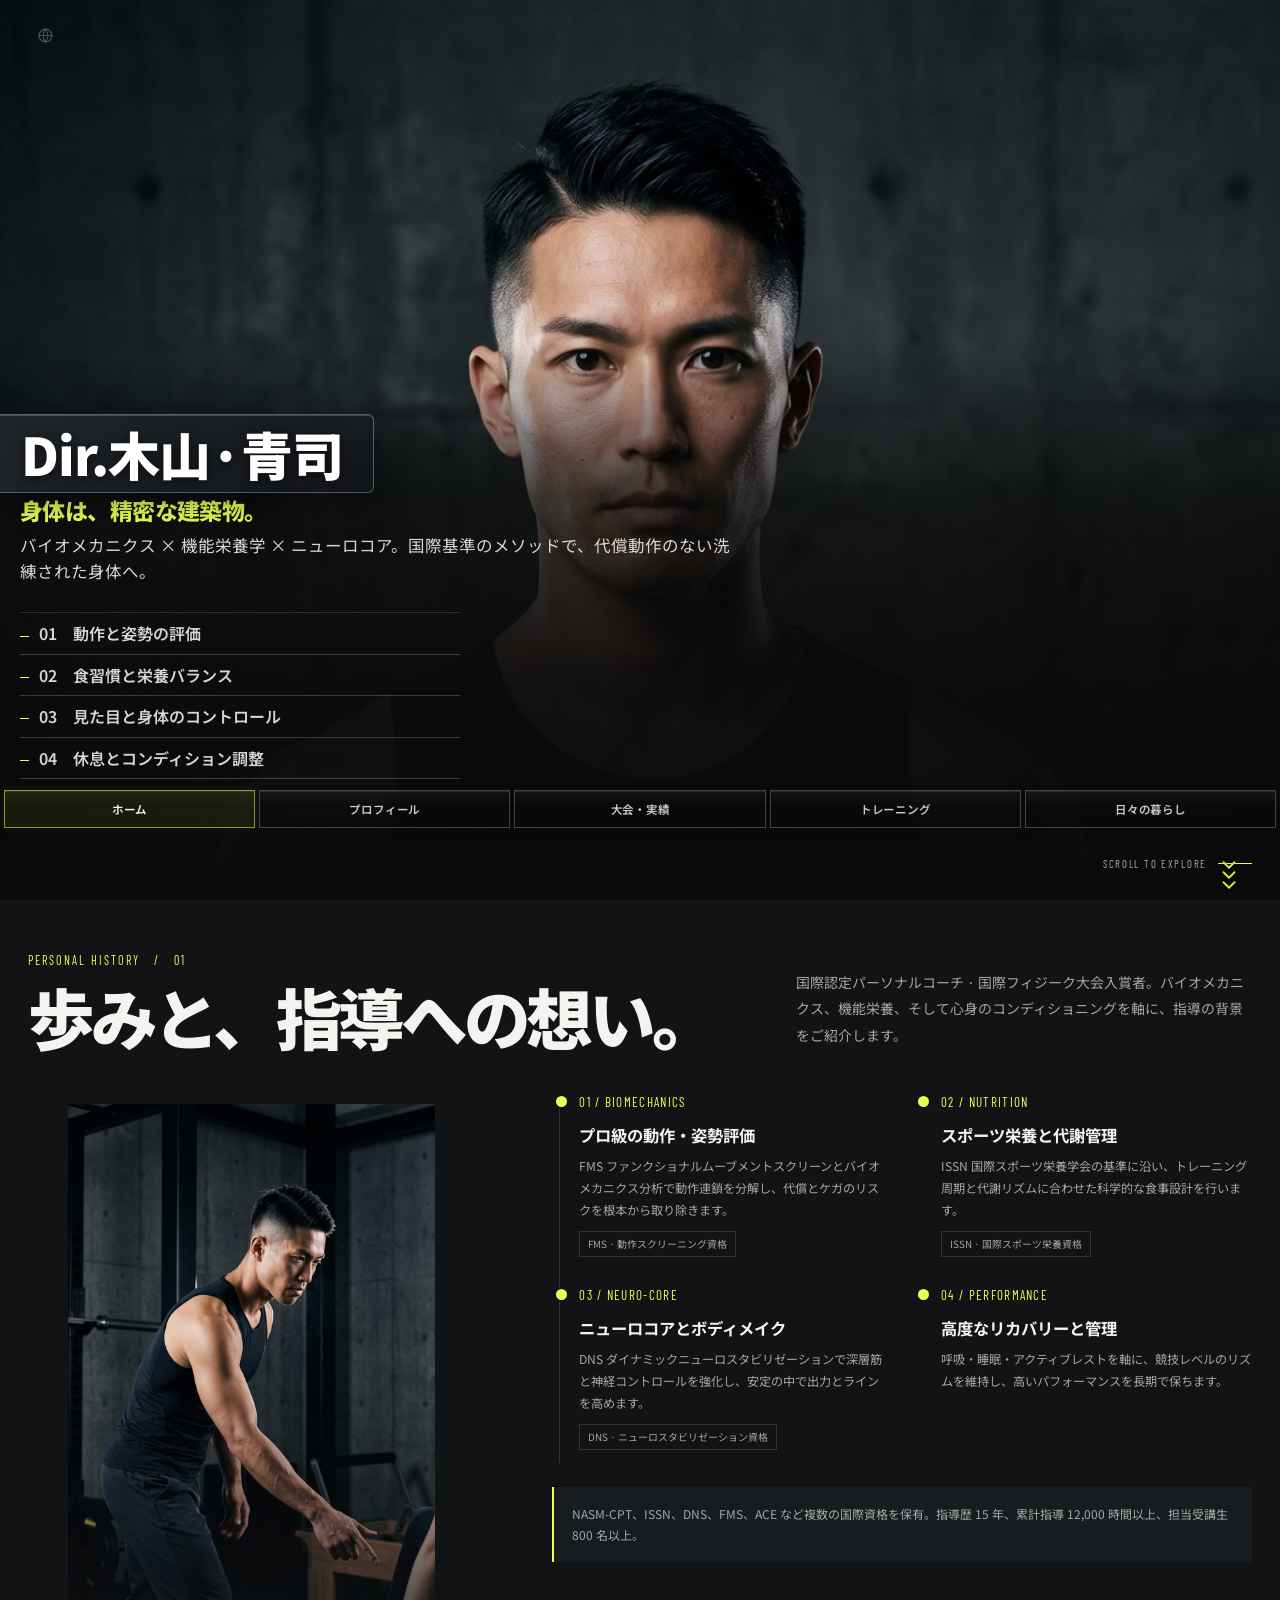
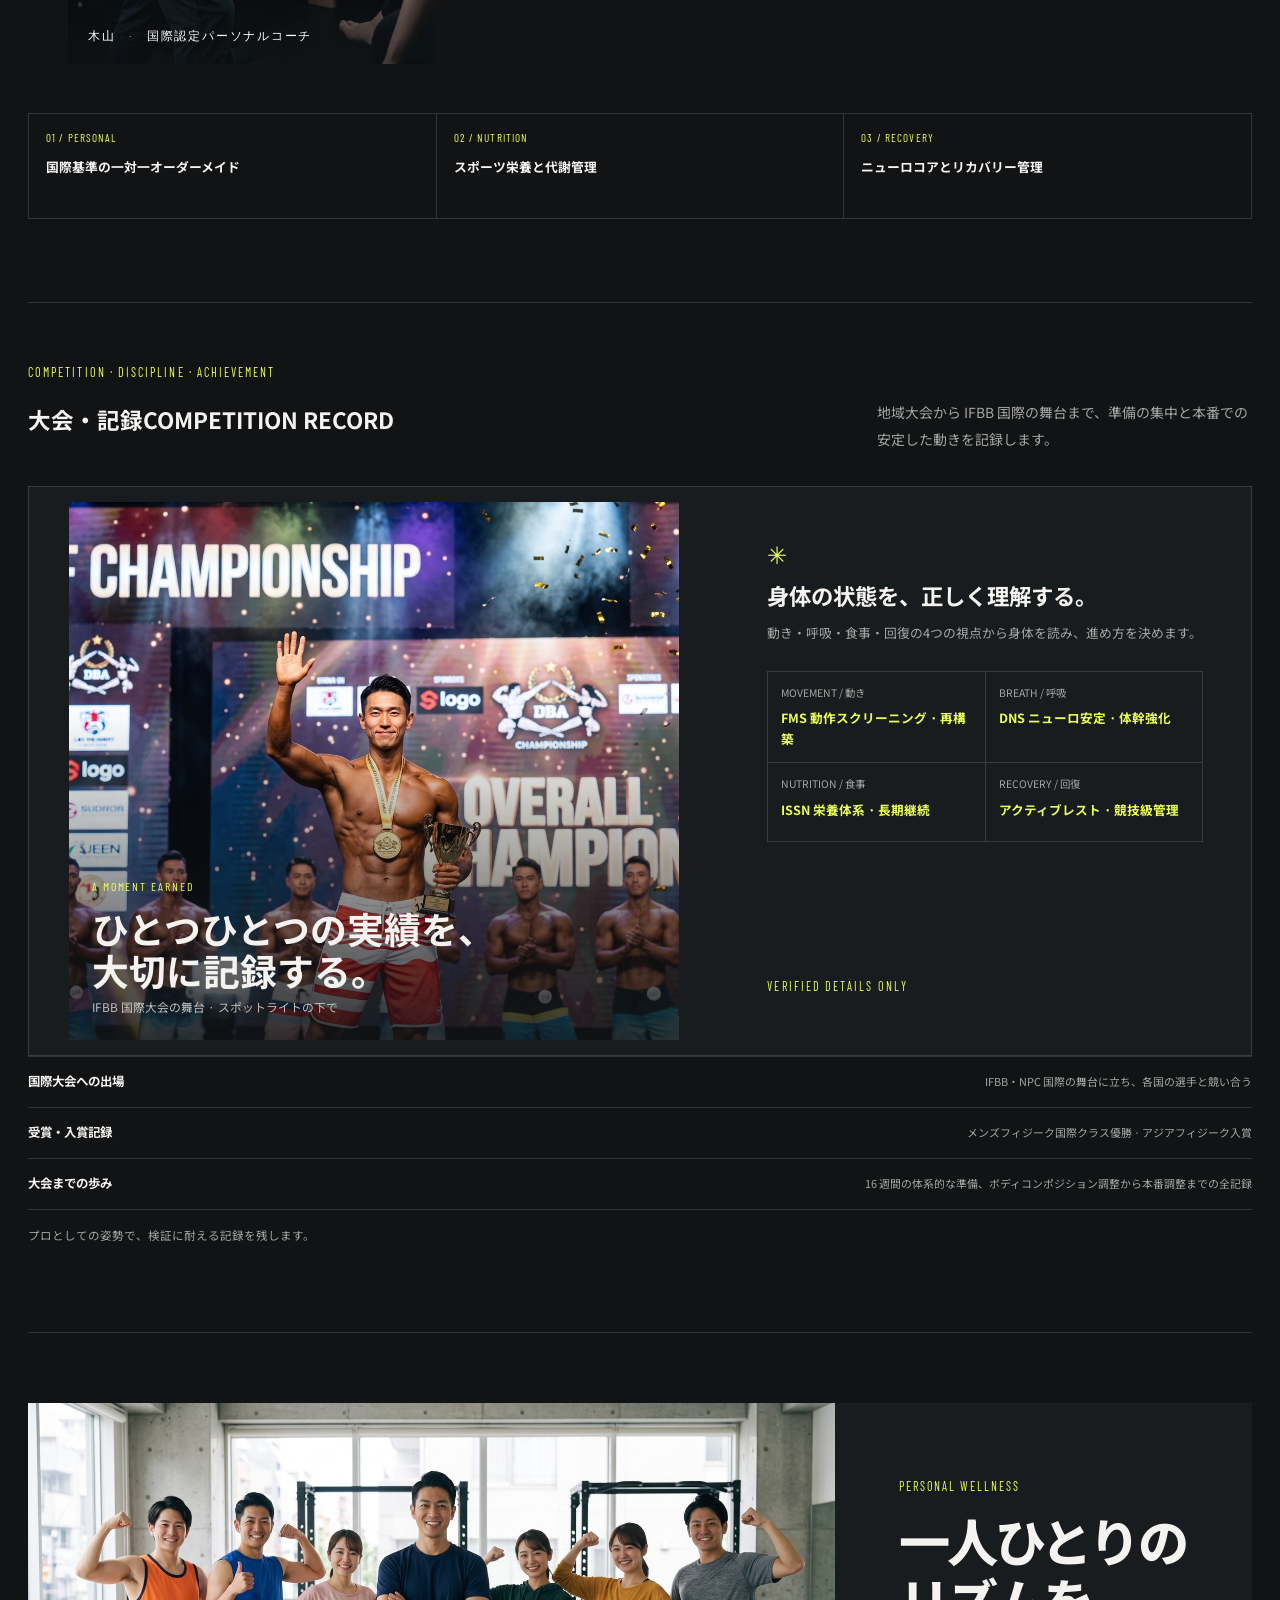
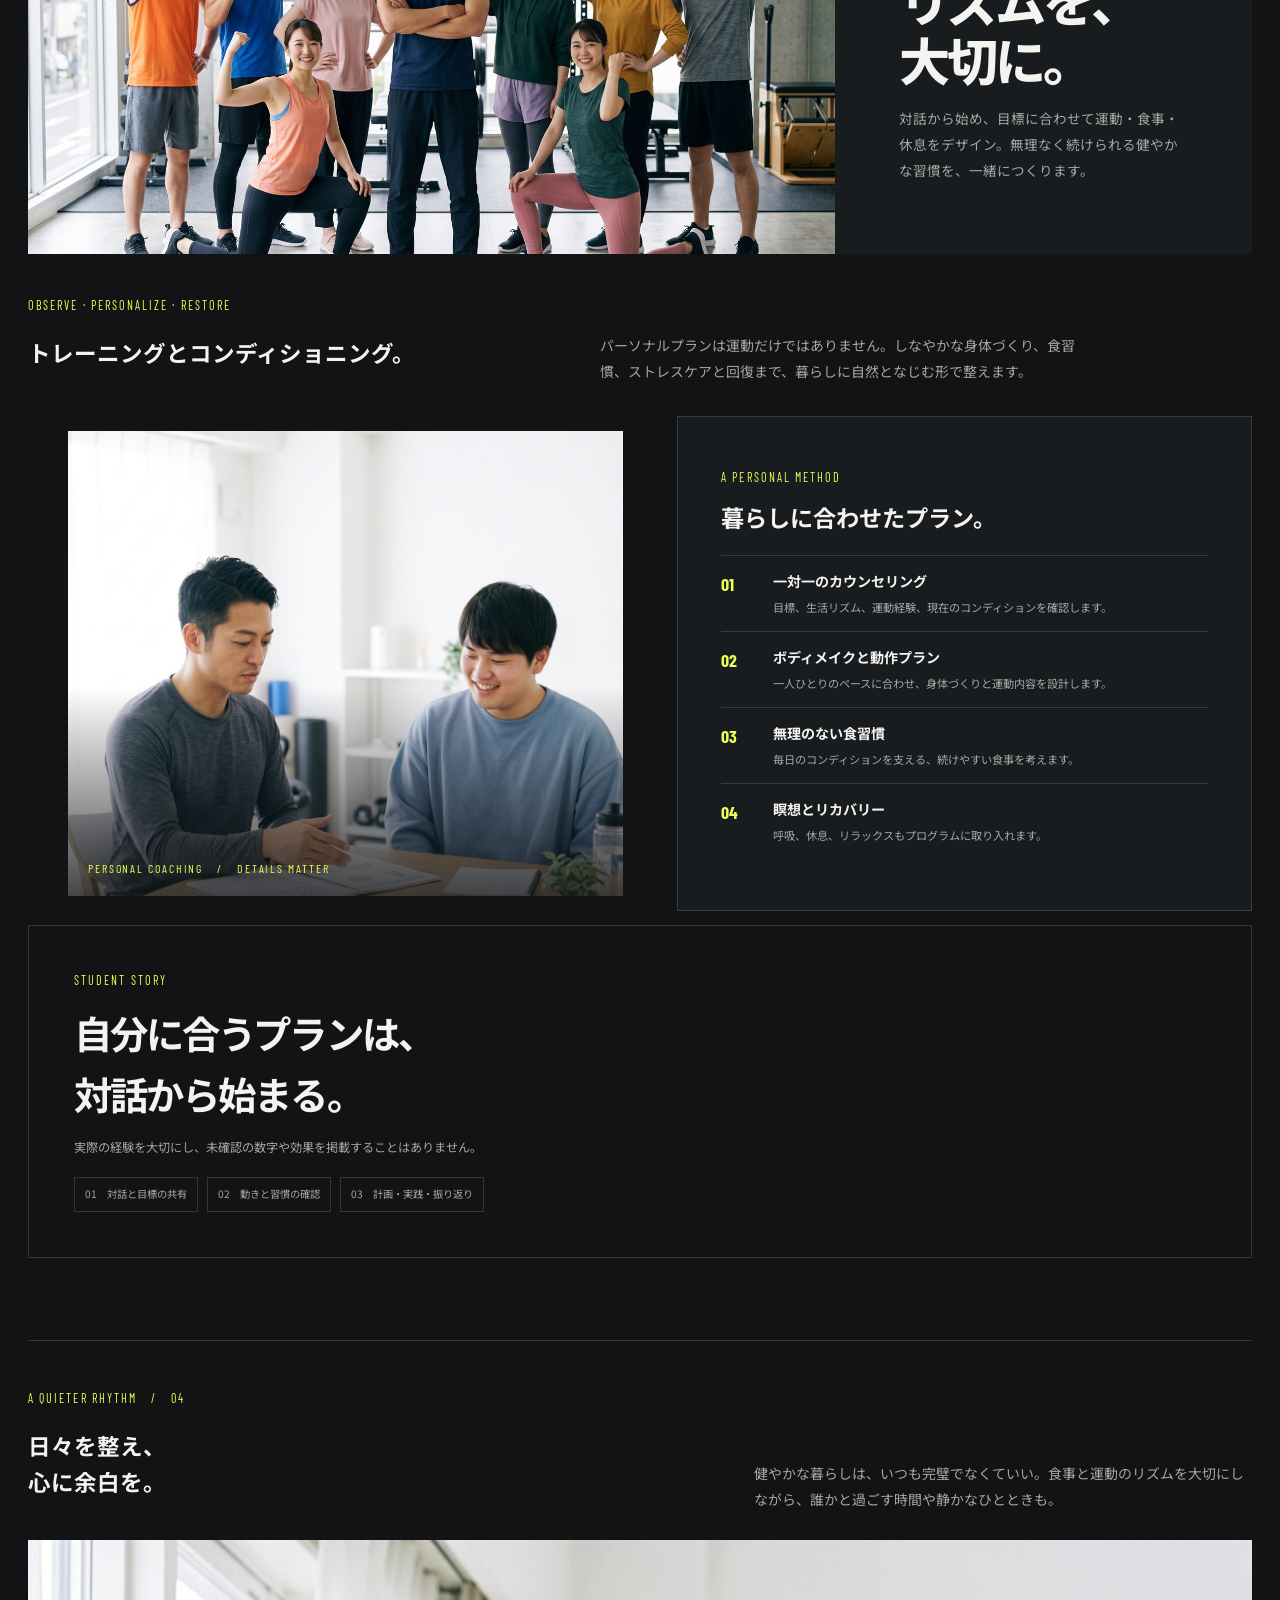
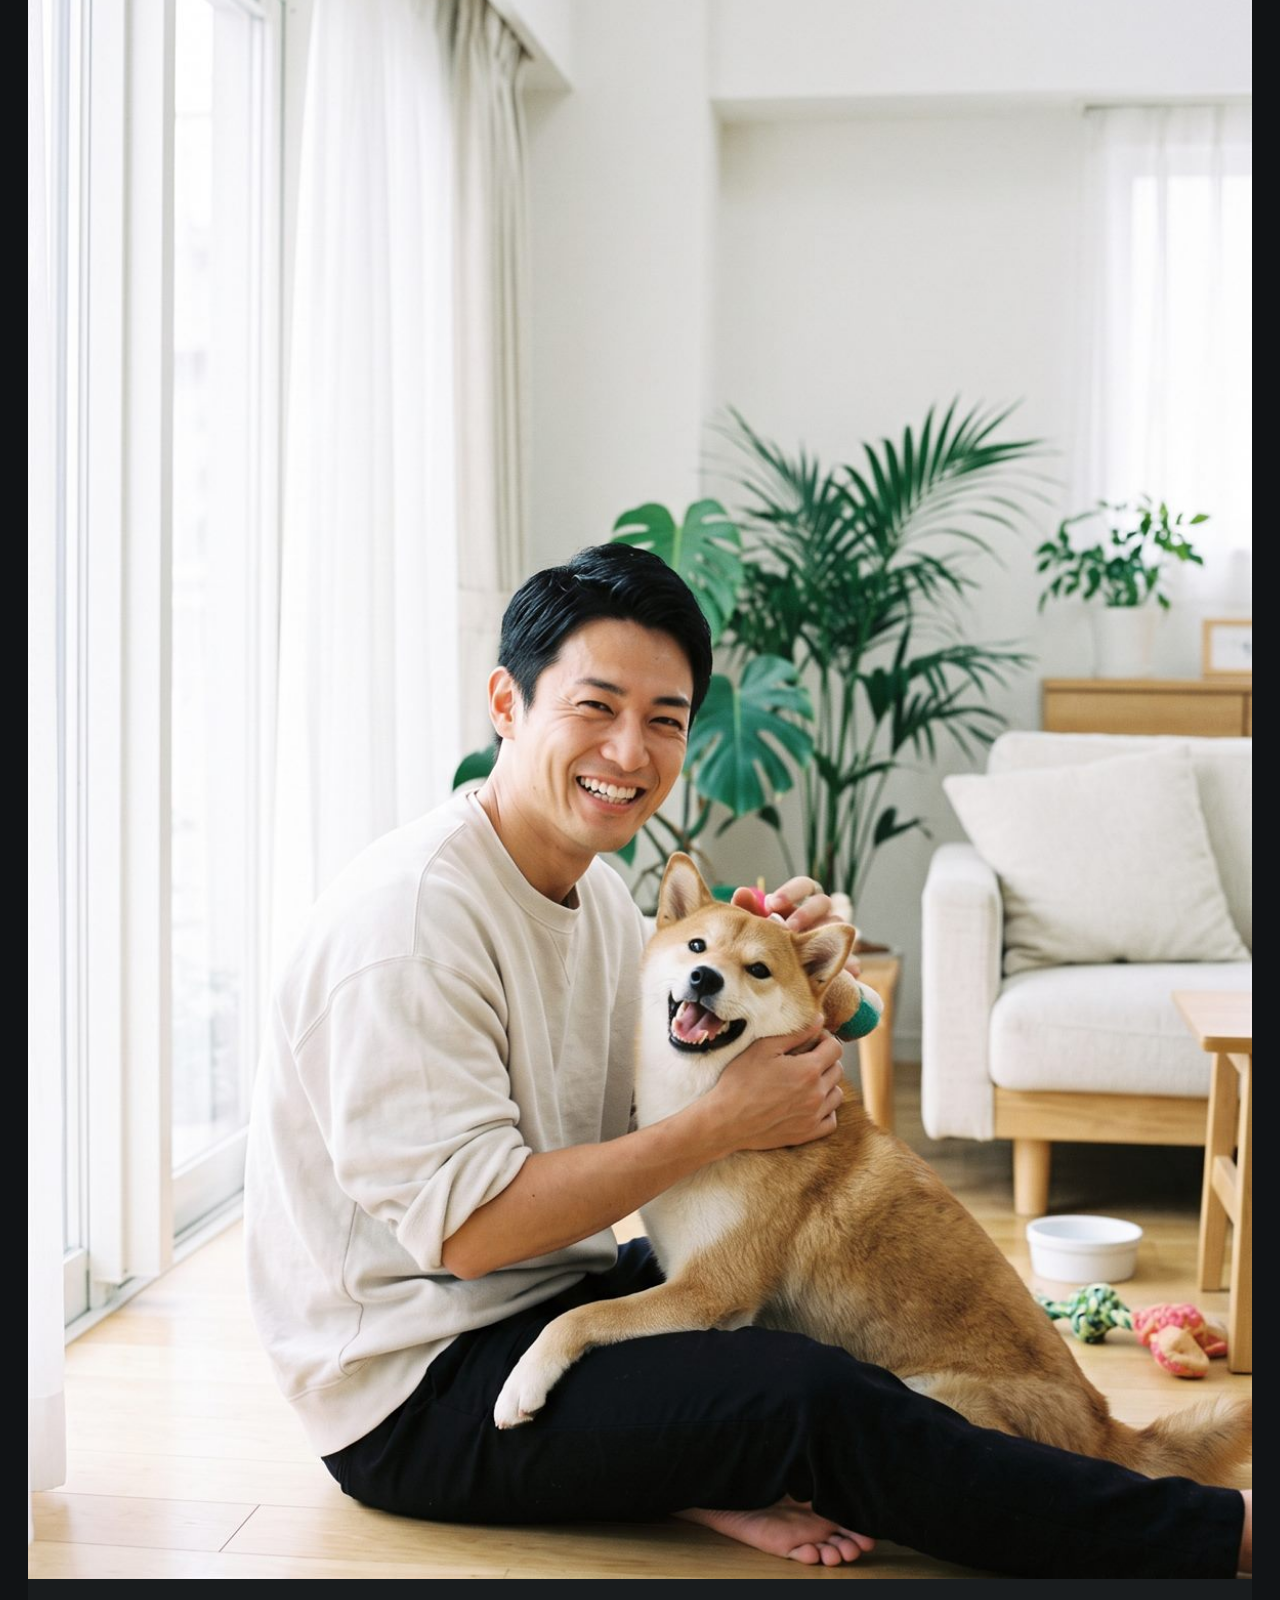
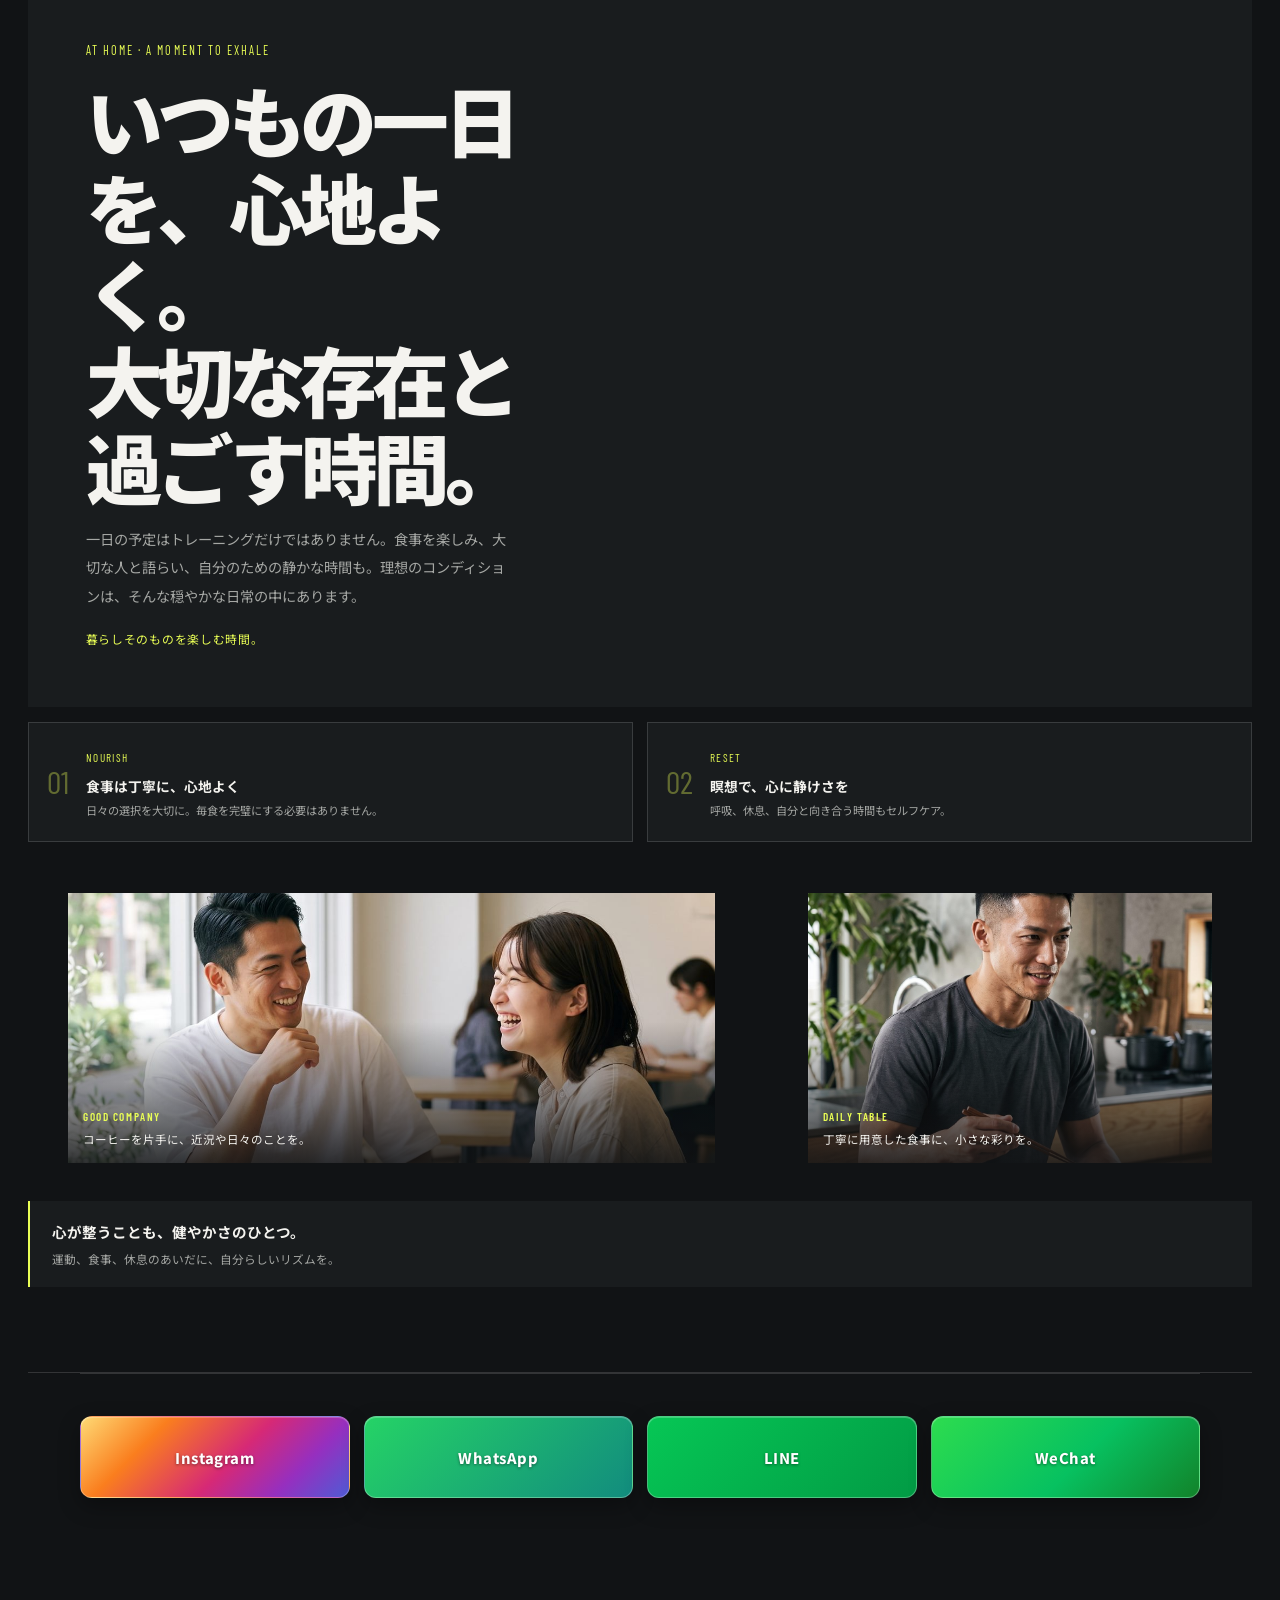
==== commit ab816773: "Add files via upload" ====
--- a/index.html
+++ b/index.html
@@ -4,10 +4,11 @@
   <meta charset="UTF-8">
   <meta name="viewport" content="width=device-width, initial-scale=1.0, maximum-scale=1.0, user-scalable=no, viewport-fit=cover">
   <meta name="theme-color" content="#111315">
-  <title data-i18n="title_home">Dir.清本·见司｜ホーム</title>
-  <link rel="preconnect" href="https://fonts.googleapis.com">
-  <link rel="preconnect" href="https://fonts.gstatic.com" crossorigin>
-  <link href="https://fonts.googleapis.com/css2?family=Barlow+Condensed:wght@500;600;700;800;900&family=Noto+Sans+JP:wght@400;500;700;900&family=Noto+Sans+SC:wght@400;500;600;700;900&display=swap" rel="stylesheet">
+  <title data-i18n="title_home">Dir.木山·青司｜ホーム</title>
+  <!-- 字体：改用国内可访问 CDN 镜像，避免 Google Fonts 被墙拖慢；异步加载不阻塞首屏；系统字体兜底 -->
+  <link rel="preconnect" href="https://fonts.loli.net" crossorigin>
+  <link rel="stylesheet" href="https://fonts.loli.net/css2?family=Barlow+Condensed:wght@500;600;700;800;900&family=Noto+Sans+JP:wght@400;500;700;900&family=Noto+Sans+SC:wght@400;500;600;700;900&display=swap" media="print" onload="this.media='all'">
+  <noscript><link rel="stylesheet" href="https://fonts.loli.net/css2?family=Barlow+Condensed:wght@500;600;700;800;900&family=Noto+Sans+JP:wght@400;500;700;900&family=Noto+Sans+SC:wght@400;500;600;700;900&display=swap"></noscript>
   <link rel="stylesheet" href="style.css">
 </head>
 <body class="long-home">
@@ -26,12 +27,12 @@
   <main class="long-home-content">
 <section class="long-home-hero" id="me" aria-labelledby="home-title">
       <div class="long-home-hero-visual">
-        <img class="long-home-hero-photo" src="photos/coach-portrait.jfif" alt="" aria-hidden="true">
+        <img class="long-home-hero-photo" src="photos/coach-portrait.jpg" alt="" aria-hidden="true">
         <div class="long-home-hero-shade"></div>
         <span class="long-home-scroll-hint"><span data-i18n="scroll_hint">SCROLL TO EXPLORE</span><i aria-hidden="true"></i></span>
       </div>
       <div class="long-home-hero-copy">
-        <h1 id="home-title"><span class="showcase-name" data-i18n="showcase_name">Dir.清本·见司</span><span class="showcase-title" data-i18n="cover_title">身体是一座精密的建筑。</span></h1>
+        <h1 id="home-title"><span class="showcase-name" data-i18n="showcase_name">Dir.木山·青司</span><span class="showcase-title" data-i18n="cover_title">身体是一座精密的建筑。</span></h1>
         <p class="showcase-description" data-i18n="cover_text">生物力学 × 功能营养学。迈向没有代偿动作、更加精炼的身体。</p>
         <div class="home-intro-list">
           <div data-i18n="home_point_one">01: 动作与姿态评估</div>
@@ -61,7 +62,7 @@
         <p class="section-intro" data-i18n="profile_intro">パーソナルプラン、しなやかな身体づくり、心身のコンディショニング。指導の背景にある経験と考え方をご紹介します。</p>
       </div>
       <div class="resume-layout">
-        <figure class="resume-photo"><img src="photos/coach-guiding.jfif" alt="ジムで受講生を指導するDir.清本·见司" data-i18n-alt="coaching_image_alt"><figcaption data-i18n="profile_caption">Dir.清本·见司　·　パーソナルコーチ</figcaption></figure>
+        <figure class="resume-photo"><img src="photos/coach-guiding.jpg" alt="ジムで受講生を指導する木山" data-i18n-alt="coaching_image_alt"><figcaption data-i18n="profile_caption">木山　·　パーソナルコーチ</figcaption></figure>
         <div>
           <ol class="timeline">
             <li><span class="time" data-i18n="pillar_biomechanics">01 / BIOMECHANICS</span><h3 data-i18n="profile_step_one">動きと姿勢の確認</h3><p data-i18n="profile_step_one_text">現在の動き方や気になる点を伺います。</p><span class="pending" data-i18n="credential_pri">本人確認中</span></li>
@@ -85,7 +86,7 @@
         <p class="section-intro" data-i18n="honors_intro">大会・出場経歴は、確認できた情報のみ掲載します。</p>
       </div>
       <div class="honors-feature">
-        <figure class="honors-image"><img src="photos/coach-award.jfif" alt="大会の写真" data-i18n-alt="honors_image_alt"><figcaption class="honors-image-caption"><span class="display">A MOMENT EARNED</span><h3 data-i18n="honors_photo_heading">ひとつひとつの実績を、<br>大切に記録する。</h3><p data-i18n="honors_photo_note">大会名・年度・結果を確認中</p></figcaption></figure>
+        <figure class="honors-image"><img src="photos/coach-award.jpg" alt="大会の写真" data-i18n-alt="honors_image_alt"><figcaption class="honors-image-caption"><span class="display">A MOMENT EARNED</span><h3 data-i18n="honors_photo_heading">ひとつひとつの実績を、<br>大切に記録する。</h3><p data-i18n="honors_photo_note">大会名・年度・結果を確認中</p></figcaption></figure>
         <article class="honors-record">
           <div><span class="medal" aria-hidden="true">✳</span><h3 data-i18n="home_metrics_heading">身体の状態を理解する。</h3><p data-i18n="home_metrics_intro">動き、食事、休息を振り返り、一人ひとりに合った進め方を考えます。</p>
             <div class="record-grid">
@@ -108,7 +109,7 @@
 
     <section class="page-wrap coaching-page long-home-section" id="coaching" aria-labelledby="coaching-title">
       <div class="community-opening">
-        <img src="photos/training-community.jfif" alt="Dir.清本·见司と受講生、トレーニング仲間の集合写真" data-i18n-alt="coaching_group_alt">
+        <img src="photos/training-community.jpg" alt="木山と受講生、トレーニング仲間の集合写真" data-i18n-alt="coaching_group_alt">
         <div class="community-opening-copy"><span class="display">PERSONAL WELLNESS</span><h2 data-i18n="coaching_opening_title">一人ひとりのリズムを、<br>大切に。</h2><p data-i18n="coaching_opening_text">対話から始め、目標に合わせて運動・食事・休息をデザイン。無理なく続けられる健やかな習慣を、一緒につくります。</p></div>
       </div>
       <div class="coaching-heading">
@@ -116,7 +117,7 @@
         <p class="section-intro" data-i18n="coaching_intro">パーソナルプランは運動だけではありません。しなやかな身体づくり、食習慣、ストレスケアと回復まで、暮らしに自然となじむ形で整えます。</p>
       </div>
       <div class="coaching-top">
-        <figure class="coaching-photo"><img src="photos/coaching-consultation.jfif" alt="コーチと受講生がオーダーメイドプランについて相談" data-i18n-alt="coaching_consult_alt"><figcaption>PERSONAL COACHING　/　DETAILS MATTER</figcaption></figure>
+        <figure class="coaching-photo"><img src="photos/coaching-consultation.jpg" alt="コーチと受講生がオーダーメイドプランについて相談" data-i18n-alt="coaching_consult_alt"><figcaption>PERSONAL COACHING　/　DETAILS MATTER</figcaption></figure>
         <article class="principles">
           <span class="section-kicker">A PERSONAL METHOD</span><h3 data-i18n="coaching_method_heading">暮らしに合わせたプラン。</h3>
           <div class="principle"><b>01</b><div><h4 data-i18n="coaching_step_one">一対一のカウンセリング</h4><p data-i18n="coaching_step_one_text">目標、生活リズム、運動経験、現在のコンディションを確認します。</p></div></div>
@@ -136,7 +137,7 @@
         <p class="section-intro" data-i18n="life_intro">健やかな暮らしは、いつも完璧でなくていい。食事と運動のリズムを大切にしながら、誰かと過ごす時間や静かなひとときも。</p>
       </div>
       <div class="life-hero">
-        <img src="photos/pet-life.jfif" alt="自宅で愛犬と穏やかな時間を過ごすDir.清本·见司" data-i18n-alt="life_hero_alt">
+        <img src="photos/pet-life.jpg" alt="自宅で愛犬と穏やかな時間を過ごす木山" data-i18n-alt="life_hero_alt">
         <div class="life-hero-copy">
           <span class="display" data-i18n="life_hero_kicker">AT HOME · A MOMENT TO EXHALE</span>
           <h3 data-i18n="life_hero_heading">いつもの一日を、心地よく。<br>大切な存在と過ごす時間。</h3>
@@ -149,8 +150,8 @@
         <article class="life-detail"><span class="life-detail-number">02</span><div><span class="display" data-i18n="life_detail_two_kicker">RESET</span><h3 data-i18n="life_detail_two_title">瞑想で、心に静けさを</h3><p data-i18n="life_detail_two_text">呼吸、休息、自分と向き合う時間もセルフケア。</p></div></article>
       </div>
       <div class="photo-story" aria-label="日々の暮らしの写真" data-i18n-aria="life_photos">
-        <figure class="life-photo coffee"><img src="photos/life-with-students.jfif" alt="コーヒーを片手に受講生と語らうひととき" data-i18n-alt="life_coffee_alt"><figcaption><b>GOOD COMPANY</b><span data-i18n="life_coffee_caption">コーヒーを片手に、近況や日々のことを。</span></figcaption></figure>
-        <figure class="life-photo food"><img src="photos/daily-food.jfif" alt="健やかな食事と日々の食卓" data-i18n-alt="life_food_alt"><figcaption><b>DAILY TABLE</b><span data-i18n="life_food_caption">丁寧に用意した食事に、小さな彩りを。</span></figcaption></figure>
+        <figure class="life-photo coffee"><img src="photos/life-with-students.jpg" alt="コーヒーを片手に受講生と語らうひととき" data-i18n-alt="life_coffee_alt"><figcaption><b>GOOD COMPANY</b><span data-i18n="life_coffee_caption">コーヒーを片手に、近況や日々のことを。</span></figcaption></figure>
+        <figure class="life-photo food"><img src="photos/daily-food.jpg" alt="健やかな食事と日々の食卓" data-i18n-alt="life_food_alt"><figcaption><b>DAILY TABLE</b><span data-i18n="life_food_caption">丁寧に用意した食事に、小さな彩りを。</span></figcaption></figure>
       </div>
       <aside class="life-note"><div><strong data-i18n="life_note_title">心が整うことも、健やかさのひとつ。</strong><p data-i18n="life_note_text">運動、食事、休息のあいだに、自分らしいリズムを。</p></div></aside>
     </section>
--- a/style.css
+++ b/style.css
@@ -18,7 +18,7 @@
   margin: 0;
   background: var(--bg);
   color: var(--text);
-  font-family: 'Noto Sans JP', 'Noto Sans SC', 'Microsoft YaHei', sans-serif;
+  font-family: 'Noto Sans JP', 'Noto Sans SC', -apple-system, BlinkMacSystemFont, 'PingFang SC', 'Hiragino Sans', 'Microsoft YaHei', sans-serif;
   -webkit-font-smoothing: antialiased;
 }
 
@@ -30,7 +30,7 @@
 
 
 .display {
-  font-family: 'Barlow Condensed', 'Noto Sans SC', sans-serif;
+  font-family: 'Barlow Condensed', 'Noto Sans SC', -apple-system, 'PingFang SC', sans-serif;
   text-transform: uppercase;
 }
 
@@ -283,7 +283,7 @@
   position: absolute;
   z-index: -2;
   inset: 0 0 0 33%;
-  background: url('photos/coach-portrait.jfif') center 34% / cover no-repeat;
+  background: url('photos/coach-portrait.jpg') center 34% / cover no-repeat;
   content: '';
 }
 
@@ -1571,192 +1571,167 @@
   }
 }
 
-/* ================= 首屏名字：字体加大 + 透视角灰色玻璃背景（高级质感） ================= */
-.long-home-hero-copy .showcase-name {
-  display: inline-block !important;                     /* 背景只包裹文字，不通宽 */
-  font-size: 52px !important;                           /* 名字大幅放大，气场更强 */
-  font-weight: 900 !important;
-  line-height: 1.1 !important;
-  letter-spacing: -0.02em !important;
-    padding: 8px 28px !important;                         /* 内边距撑开背景，文字不贴边 */
-  margin-left: -28px !important;                        /* 左移一个内边距的量，使框内文字与下方文字左对齐 */
-  color: #ffffff !important;
-  text-shadow: 0 2px 12px rgba(0, 0, 0, 0.45) !important; /* 文字投影，更立体 */
-  background: linear-gradient(
-    135deg,
-    rgba(150, 158, 168, 0.28),
-    rgba(90, 96, 104, 0.14)
-  ) !important;                                         /* 半透明灰色渐变玻璃，带透视层次 */
-  backdrop-filter: blur(14px) saturate(1.5) !important; /* 透视毛玻璃 */
-  -webkit-backdrop-filter: blur(14px) saturate(1.5) !important;
-  border: 1px solid rgba(255, 255, 255, 0.22) !important; /* 极细高光描边 */
-  border-radius: 4px !important;                        /* 轻微圆角，更精致 */
-  box-shadow:
-    inset 0 1px 0 rgba(255, 255, 255, 0.16),           /* 顶部内高光，玻璃感 */
-    inset 0 0 40px rgba(255, 255, 255, 0.04),
-    0 10px 34px rgba(0, 0, 0, 0.32) !important;        /* 外投影，浮起立体 */
-}
-
-/* 小屏适配：字号与内边距同步收窄，避免溢出 */
-@media (max-width: 700px) {
-  .long-home-hero-copy .showcase-name {
-    font-size: 40px !important;
-    padding: 6px 20px !important;
-    margin-left: -20px !important;                     /* 与内边距一致，保持左对齐 */
-  }
-}
-
-@media (max-width: 390px) {
-  .long-home-hero-copy .showcase-name {
-    font-size: 32px !important;
-    padding: 5px 16px !important;
-    margin-left: -16px !important;                     /* 与内边距一致，保持左对齐 */
-  }
-}
-
-/* ================= 底部社交按钮：四个等宽方框 + 品牌配色 + 点击动画 ================= */
-.long-home-content > .social-actions {
-  display: grid !important;
-  grid-template-columns: repeat(4, minmax(0, 1fr)) !important;
-  gap: 14px !important;
-  align-items: stretch !important;
-  justify-content: initial !important;
-  /* 底部留出足够空间，整体抬到固定导航栏之上，避免被遮挡 */
-  padding: 42px 0 168px !important;
-}
-
-.long-home-content > .social-actions .social-cta {
-  position: relative !important;
-  display: flex !important;
-  width: 100% !important;
-  min-width: 0 !important;
-  min-height: 82px !important;
-  height: 100% !important;
-  align-items: center !important;
-  justify-content: center !important;
-  gap: 9px !important;
-  padding: 0 12px !important;
-  border: 1px solid rgba(255, 255, 255, .22) !important;
-  border-radius: 12px !important;
-  background: rgba(18, 20, 22, .55) !important;
-  color: #fff !important;
-  font-size: .92rem !important;
-  font-weight: 800 !important;
-  letter-spacing: .03em !important;
-  text-align: center !important;
-  white-space: nowrap !important;
-  overflow: hidden !important;
-  cursor: pointer !important;
-  isolation: isolate !important;
-  box-shadow:
-    inset 0 1px 0 rgba(255, 255, 255, .18),
-    0 8px 22px rgba(0, 0, 0, .32) !important;
-  transition:
-    transform .18s cubic-bezier(.2, .85, .25, 1.2),
-    box-shadow .25s ease,
-    border-color .25s ease,
-    filter .25s ease !important;
-}
-
-/* 品牌渐变色冲层：平时低透明度，悬停/点击时显现，保持文字清晰 */
-.long-home-content > .social-actions .social-cta::before {
-  position: absolute !important;
-  inset: 0 !important;
-  z-index: -1 !important;
-  background: var(--brand, linear-gradient(135deg, #555, #333)) !important;
-  opacity: .55 !important;
-  transition: opacity .25s ease !important;
-  content: '' !important;
-}
-
-/* 点击/悬停时的光泽扫过 */
-.long-home-content > .social-actions .social-cta::after {
-  position: absolute !important;
-  inset: 0 !important;
-  z-index: -1 !important;
-  background: linear-gradient(115deg, transparent 30%, rgba(255, 255, 255, .35) 50%, transparent 70%) !important;
-  opacity: 0 !important;
-  transform: translateX(-120%) !important;
-  content: '' !important;
-}
-
-/* 各 App 品牌色基调 */
-.long-home-content > .social-actions .social-cta[data-i18n="social_instagram"] {
-  --brand: linear-gradient(135deg, #feda75 0%, #fa7e1e 28%, #d62976 58%, #962fbf 80%, #4f5bd5 100%);
-}
-.long-home-content > .social-actions .social-cta[data-i18n="social_whatsapp"] {
-  --brand: linear-gradient(135deg, #25d366 0%, #128c7e 100%);
-}
-.long-home-content > .social-actions .social-cta[data-i18n="social_line"] {
-  --brand: linear-gradient(135deg, #06c755 0%, #029b45 100%);
-}
-.long-home-content > .social-actions .social-cta[data-i18n="social_wechat"] {
-  --brand: linear-gradient(135deg, #2ddc4f 0%, #07c160 55%, #12832a 100%);
-}
-
-/* 悬停：上浮 + 品牌色饱满 + 边框发光 */
-.long-home-content > .social-actions .social-cta:hover {
-  transform: translateY(-4px) scale(1.03) !important;
-  border-color: rgba(255, 255, 255, .55) !important;
-  filter: saturate(1.25) brightness(1.05) !important;
-  box-shadow:
-    inset 0 1px 0 rgba(255, 255, 255, .28),
-    0 14px 30px rgba(0, 0, 0, .42) !important;
-}
-.long-home-content > .social-actions .social-cta:hover::before { opacity: .9 !important; }
-.long-home-content > .social-actions .social-cta:hover::after {
-  opacity: 1 !important;
-  transform: translateX(120%) !important;
-  transition: transform .6s ease, opacity .3s ease !important;
-}
-
-/* 按下：瞬间回弹压缩，制造“点击”手感 */
-.long-home-content > .social-actions .social-cta:active {
-  transform: translateY(-1px) scale(.93) !important;
-  filter: saturate(1.4) brightness(1.15) !important;
-  transition: transform .08s ease !important;
-}
-
-/* 点击时触发的回弹动画（由 JS 添加 .is-tapped） */
-.long-home-content > .social-actions .social-cta.is-tapped {
-  animation: socialTap .5s cubic-bezier(.2, .85, .25, 1.3) !important;
-}
-@keyframes socialTap {
-  0%   { transform: scale(.92); }
-  45%  { transform: scale(1.08); }
-  70%  { transform: scale(.97); }
-  100% { transform: scale(1); }
-}
-
-.long-home-content > .social-actions .social-cta:focus-visible {
-  outline: 2px solid #fff !important;
-  outline-offset: 3px !important;
-}
-
-@media (max-width: 700px) {
-  .long-home-content > .social-actions {
-    grid-template-columns: repeat(2, minmax(0, 1fr)) !important;
-    gap: 12px !important;
-    padding: 30px 0 150px !important;
-  }
-  .long-home-content > .social-actions .social-cta {
-    min-height: 66px !important;
-    font-size: .84rem !important;
-  }
-}
-
-@media (max-width: 390px) {
-  .long-home-content > .social-actions {
-    padding: 26px 0 140px !important;
-  }
-  .long-home-content > .social-actions .social-cta {
-    min-height: 58px !important;
-    font-size: .78rem !important;
-  }
-}
-
-@media (prefers-reduced-motion: reduce) {
-  .long-home-content > .social-actions .social-cta,
-  .long-home-content > .social-actions .social-cta::after { transition: none !important; }
-  .long-home-content > .social-actions .social-cta.is-tapped { animation: none !important; }
+/* ================= 首屏名字：字体加大 + 深色玻璃背景（iOS 兼容版） ================= */
+.long-home-hero-copy .showcase-name {
+  display: inline-block !important;                     /* 背景只包裹文字，不通宽 */
+  font-size: 52px !important;                           /* 名字大幅放大，气场更强 */
+  font-weight: 900 !important;
+  line-height: 1.1 !important;
+  letter-spacing: -0.02em !important;
+  padding: 10px 30px !important;                        /* 内边距撑开背景，文字不贴边 */
+  margin-left: -30px !important;                        /* 左移一个内边距的量，使框内文字与下方文字左对齐 */
+  color: #ffffff !important;
+  text-shadow: 0 2px 12px rgba(0, 0, 0, 0.55) !important; /* 文字投影，更立体 */
+  /* 直接用半透明深灰背景：不依赖 backdrop-filter 也能清楚显示 */
+  background: linear-gradient(135deg, rgba(38, 42, 48, 0.82), rgba(20, 22, 26, 0.78)) !important;
+  /* 毛玻璃作为“增强”：支持的浏览器更高级，不支持也不影响看到背景 */
+  backdrop-filter: blur(12px) saturate(1.4) !important;
+  -webkit-backdrop-filter: blur(12px) saturate(1.4) !important;
+  border: 1px solid rgba(255, 255, 255, 0.28) !important; /* 高光描边 */
+  border-radius: 6px !important;                        /* 轻微圆角，更精致 */
+  box-shadow:
+    inset 0 1px 0 rgba(255, 255, 255, 0.2),
+    0 10px 34px rgba(0, 0, 0, 0.4) !important;
+}
+
+@media (max-width: 700px) {
+  .long-home-hero-copy .showcase-name {
+    font-size: 40px !important;
+    padding: 8px 22px !important;
+    margin-left: -22px !important;
+  }
+}
+
+@media (max-width: 390px) {
+  .long-home-hero-copy .showcase-name {
+    font-size: 32px !important;
+    padding: 6px 18px !important;
+    margin-left: -18px !important;
+  }
+}
+/* ================= 底部社交按钮：四个等宽方框 + 品牌配色 + 点击动画（iOS 兼容版） ================= */
+.long-home-content > .social-actions {
+  display: grid !important;
+  grid-template-columns: repeat(4, minmax(0, 1fr)) !important;
+  gap: 14px !important;
+  align-items: stretch !important;
+  justify-content: initial !important;
+  padding: 42px 0 168px !important;
+}
+
+/* 基础样式：直接用 background 渐变（不依赖 ::before / 负 z-index，iOS 全兼容） */
+.long-home-content > .social-actions .social-cta {
+  position: relative !important;
+  display: flex !important;
+  width: 100% !important;
+  min-width: 0 !important;
+  min-height: 82px !important;
+  height: 100% !important;
+  align-items: center !important;
+  justify-content: center !important;
+  gap: 9px !important;
+  padding: 0 12px !important;
+  border: 1px solid rgba(255, 255, 255, .28) !important;
+  border-radius: 12px !important;
+  color: #fff !important;
+  font-size: .92rem !important;
+  font-weight: 800 !important;
+  letter-spacing: .03em !important;
+  text-align: center !important;
+  white-space: nowrap !important;
+  overflow: hidden !important;
+  cursor: pointer !important;
+  text-shadow: 0 1px 3px rgba(0, 0, 0, .45) !important;
+  box-shadow: inset 0 1px 0 rgba(255, 255, 255, .22), 0 8px 22px rgba(0, 0, 0, .32) !important;
+  transition: transform .18s cubic-bezier(.2, .85, .25, 1.2), box-shadow .25s ease, filter .25s ease !important;
+}
+
+/* 各 App 品牌色：直接作为 background（渐变 100% 支持） */
+.long-home-content > .social-actions .social-cta[data-i18n="social_instagram"] {
+  background: linear-gradient(135deg, #feda75 0%, #fa7e1e 26%, #d62976 56%, #962fbf 78%, #4f5bd5 100%) !important;
+}
+.long-home-content > .social-actions .social-cta[data-i18n="social_whatsapp"] {
+  background: linear-gradient(135deg, #25d366 0%, #128c7e 100%) !important;
+}
+.long-home-content > .social-actions .social-cta[data-i18n="social_line"] {
+  background: linear-gradient(135deg, #06c755 0%, #029b45 100%) !important;
+}
+.long-home-content > .social-actions .social-cta[data-i18n="social_wechat"] {
+  background: linear-gradient(135deg, #2ddc4f 0%, #07c160 55%, #12832a 100%) !important;
+}
+
+/* 点击/悬停时的光泽扫过（可选增强，不影响基础显示） */
+.long-home-content > .social-actions .social-cta::after {
+  position: absolute !important;
+  inset: 0 !important;
+  z-index: 1 !important;
+  background: linear-gradient(115deg, transparent 30%, rgba(255, 255, 255, .35) 50%, transparent 70%) !important;
+  opacity: 0 !important;
+  transform: translateX(-120%) !important;
+  pointer-events: none !important;
+  content: '' !important;
+}
+
+/* 悬停：上浮 + 更亮 + 边框发光 */
+.long-home-content > .social-actions .social-cta:hover {
+  transform: translateY(-4px) scale(1.03) !important;
+  border-color: rgba(255, 255, 255, .6) !important;
+  filter: saturate(1.25) brightness(1.06) !important;
+  box-shadow: inset 0 1px 0 rgba(255, 255, 255, .3), 0 14px 30px rgba(0, 0, 0, .42) !important;
+}
+.long-home-content > .social-actions .social-cta:hover::after {
+  opacity: 1 !important;
+  transform: translateX(120%) !important;
+  transition: transform .6s ease, opacity .3s ease !important;
+}
+
+/* 按下：瞬间回弹压缩 */
+.long-home-content > .social-actions .social-cta:active {
+  transform: translateY(-1px) scale(.93) !important;
+  filter: saturate(1.4) brightness(1.15) !important;
+  transition: transform .08s ease !important;
+}
+
+/* 点击回弹动画（由 JS 添加 .is-tapped） */
+.long-home-content > .social-actions .social-cta.is-tapped {
+  animation: socialTap .5s cubic-bezier(.2, .85, .25, 1.3) !important;
+}
+@keyframes socialTap {
+  0%   { transform: scale(.92); }
+  45%  { transform: scale(1.08); }
+  70%  { transform: scale(.97); }
+  100% { transform: scale(1); }
+}
+
+.long-home-content > .social-actions .social-cta:focus-visible {
+  outline: 2px solid #fff !important;
+  outline-offset: 3px !important;
+}
+
+@media (max-width: 700px) {
+  .long-home-content > .social-actions {
+    grid-template-columns: repeat(2, minmax(0, 1fr)) !important;
+    gap: 12px !important;
+    padding: 30px 0 150px !important;
+  }
+  .long-home-content > .social-actions .social-cta {
+    min-height: 66px !important;
+    font-size: .86rem !important;
+  }
+}
+
+@media (max-width: 390px) {
+  .long-home-content > .social-actions {
+    padding: 26px 0 140px !important;
+  }
+  .long-home-content > .social-actions .social-cta {
+    min-height: 58px !important;
+    font-size: .8rem !important;
+  }
+}
+
+@media (prefers-reduced-motion: reduce) {
+  .long-home-content > .social-actions .social-cta,
+  .long-home-content > .social-actions .social-cta::after { transition: none !important; }
+  .long-home-content > .social-actions .social-cta.is-tapped { animation: none !important; }
 }
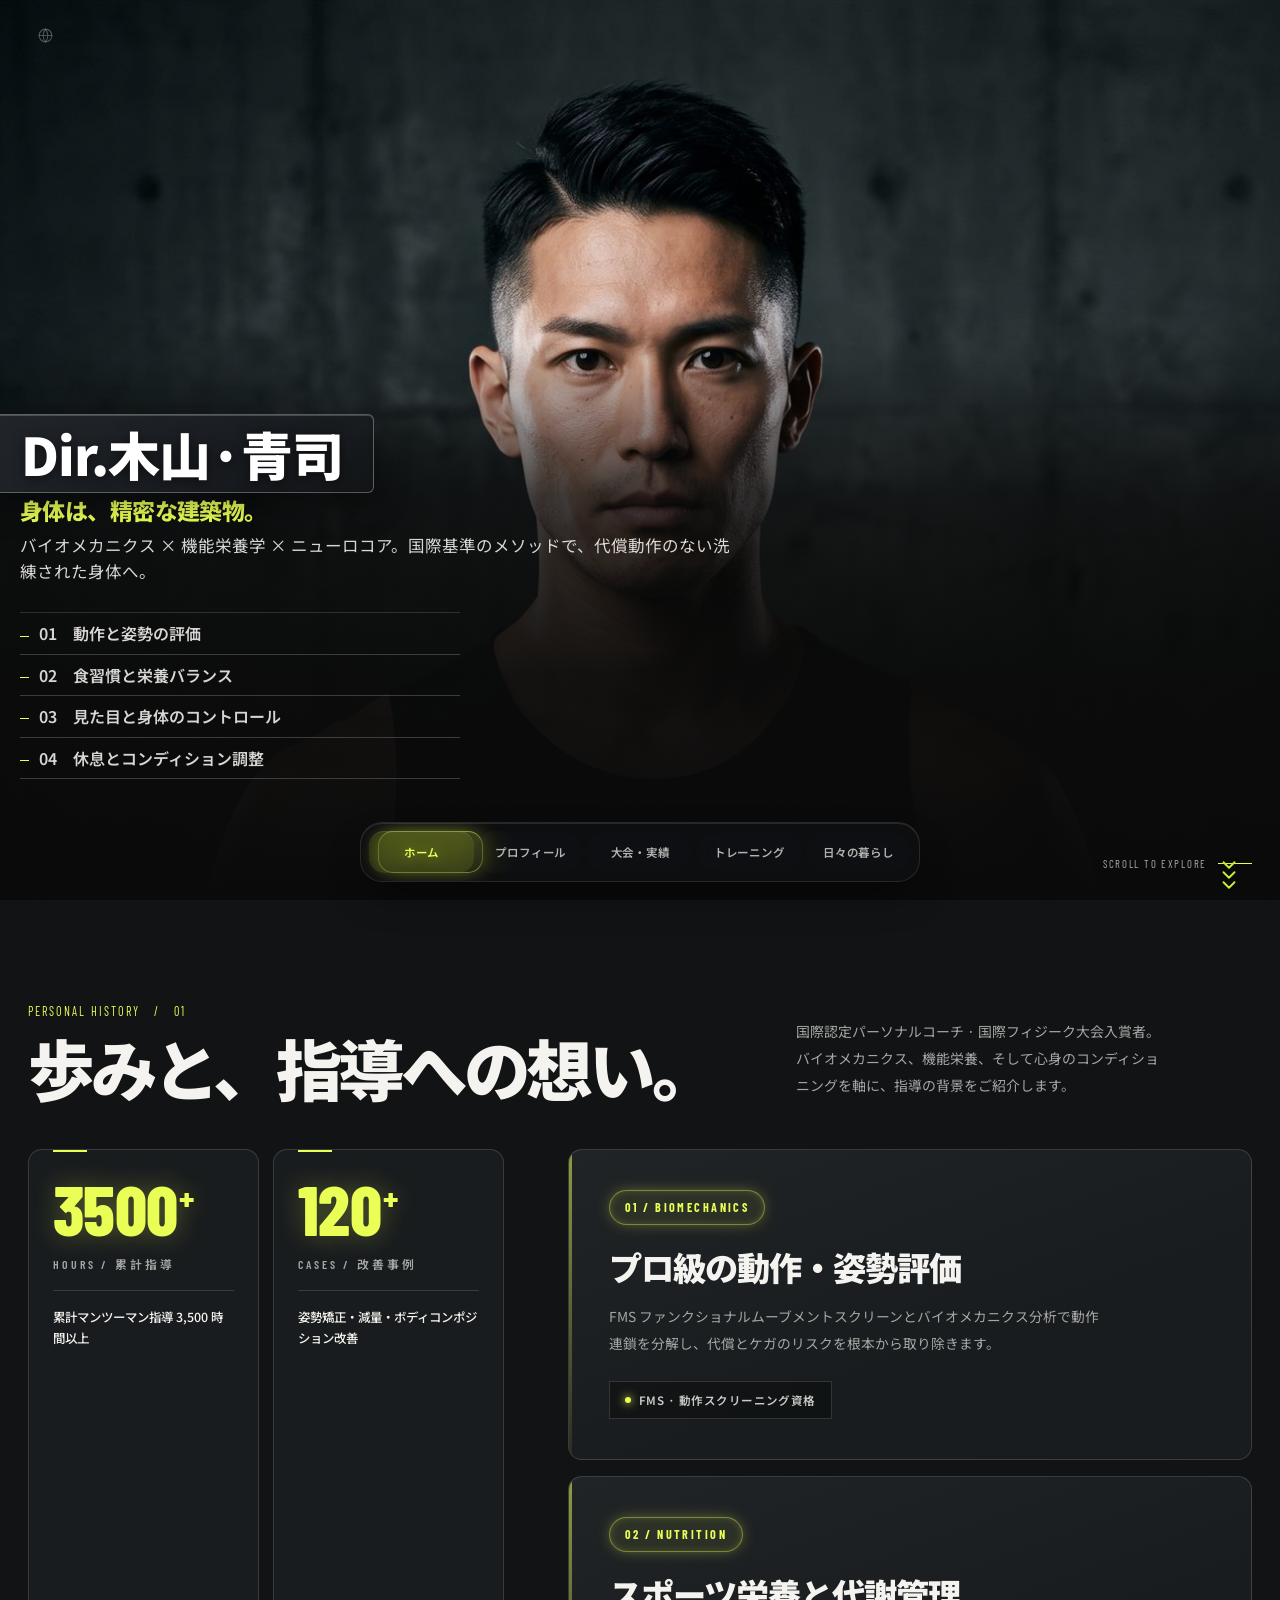
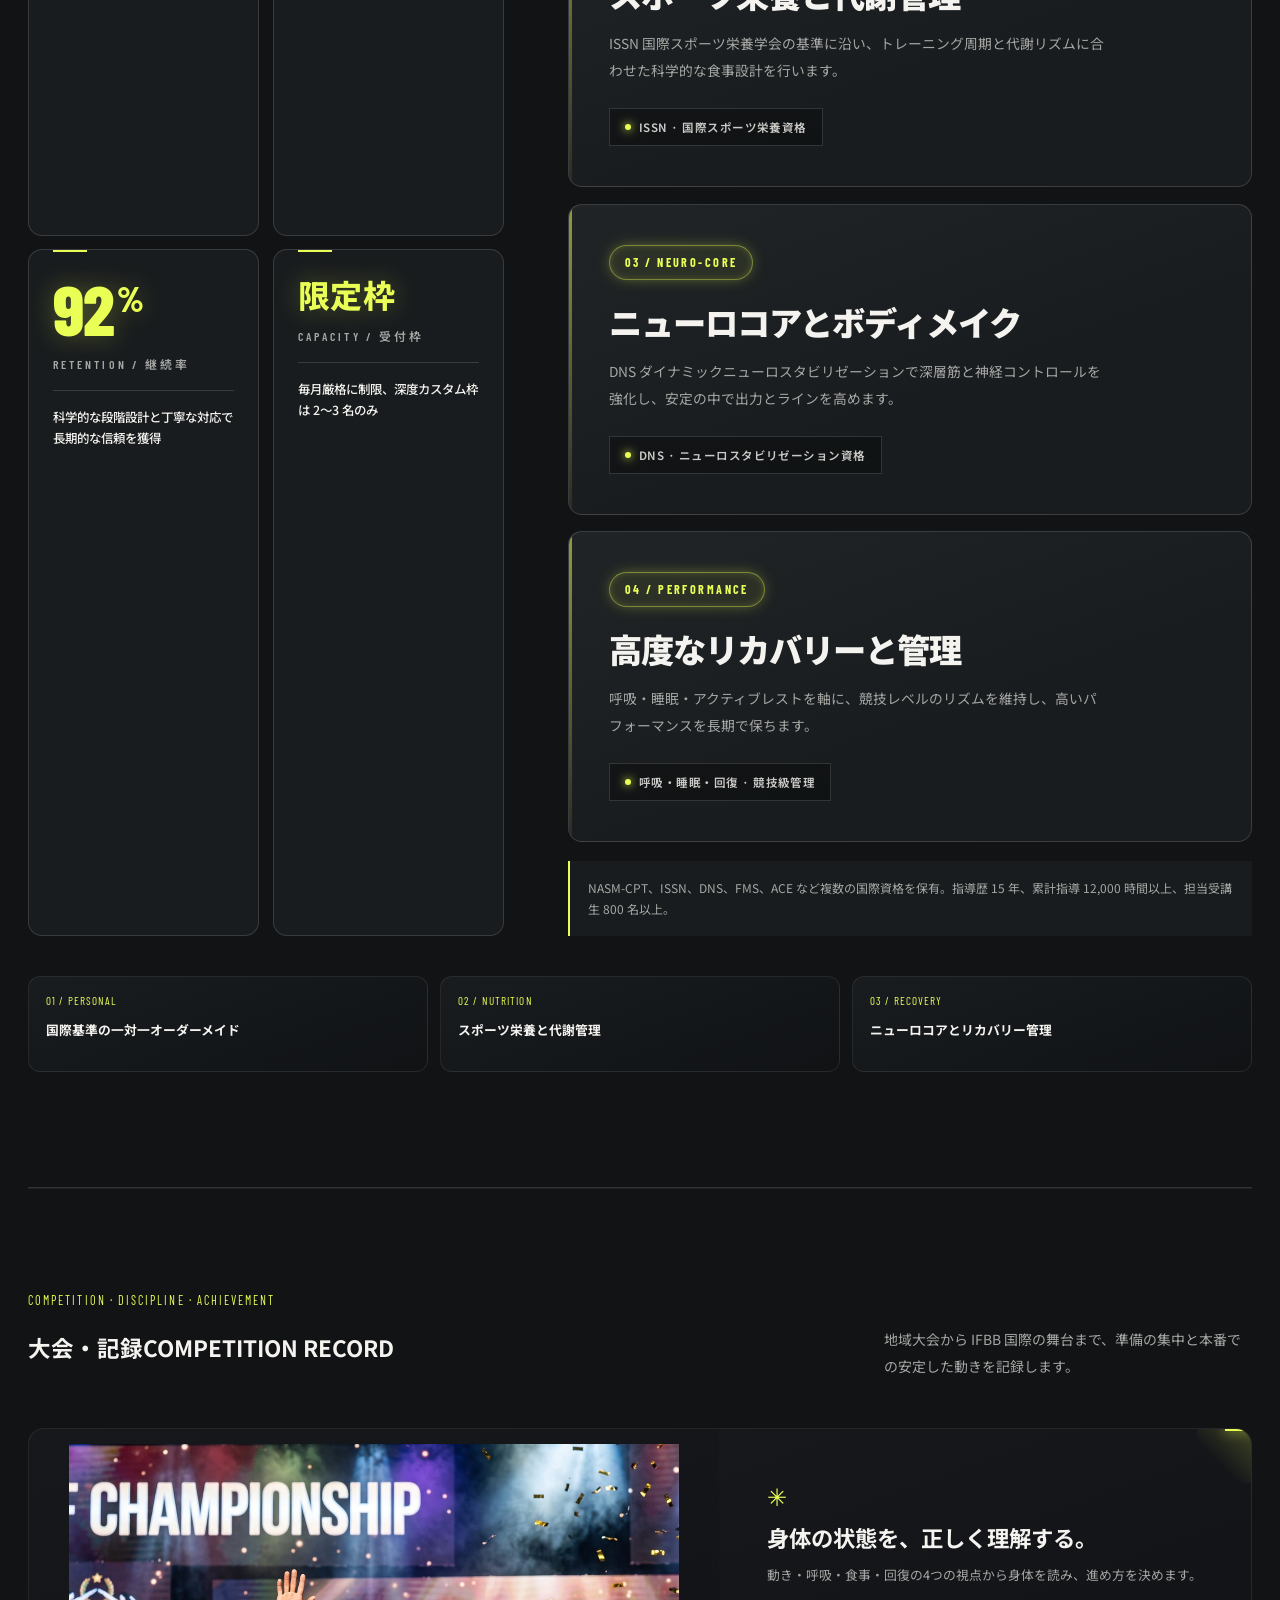
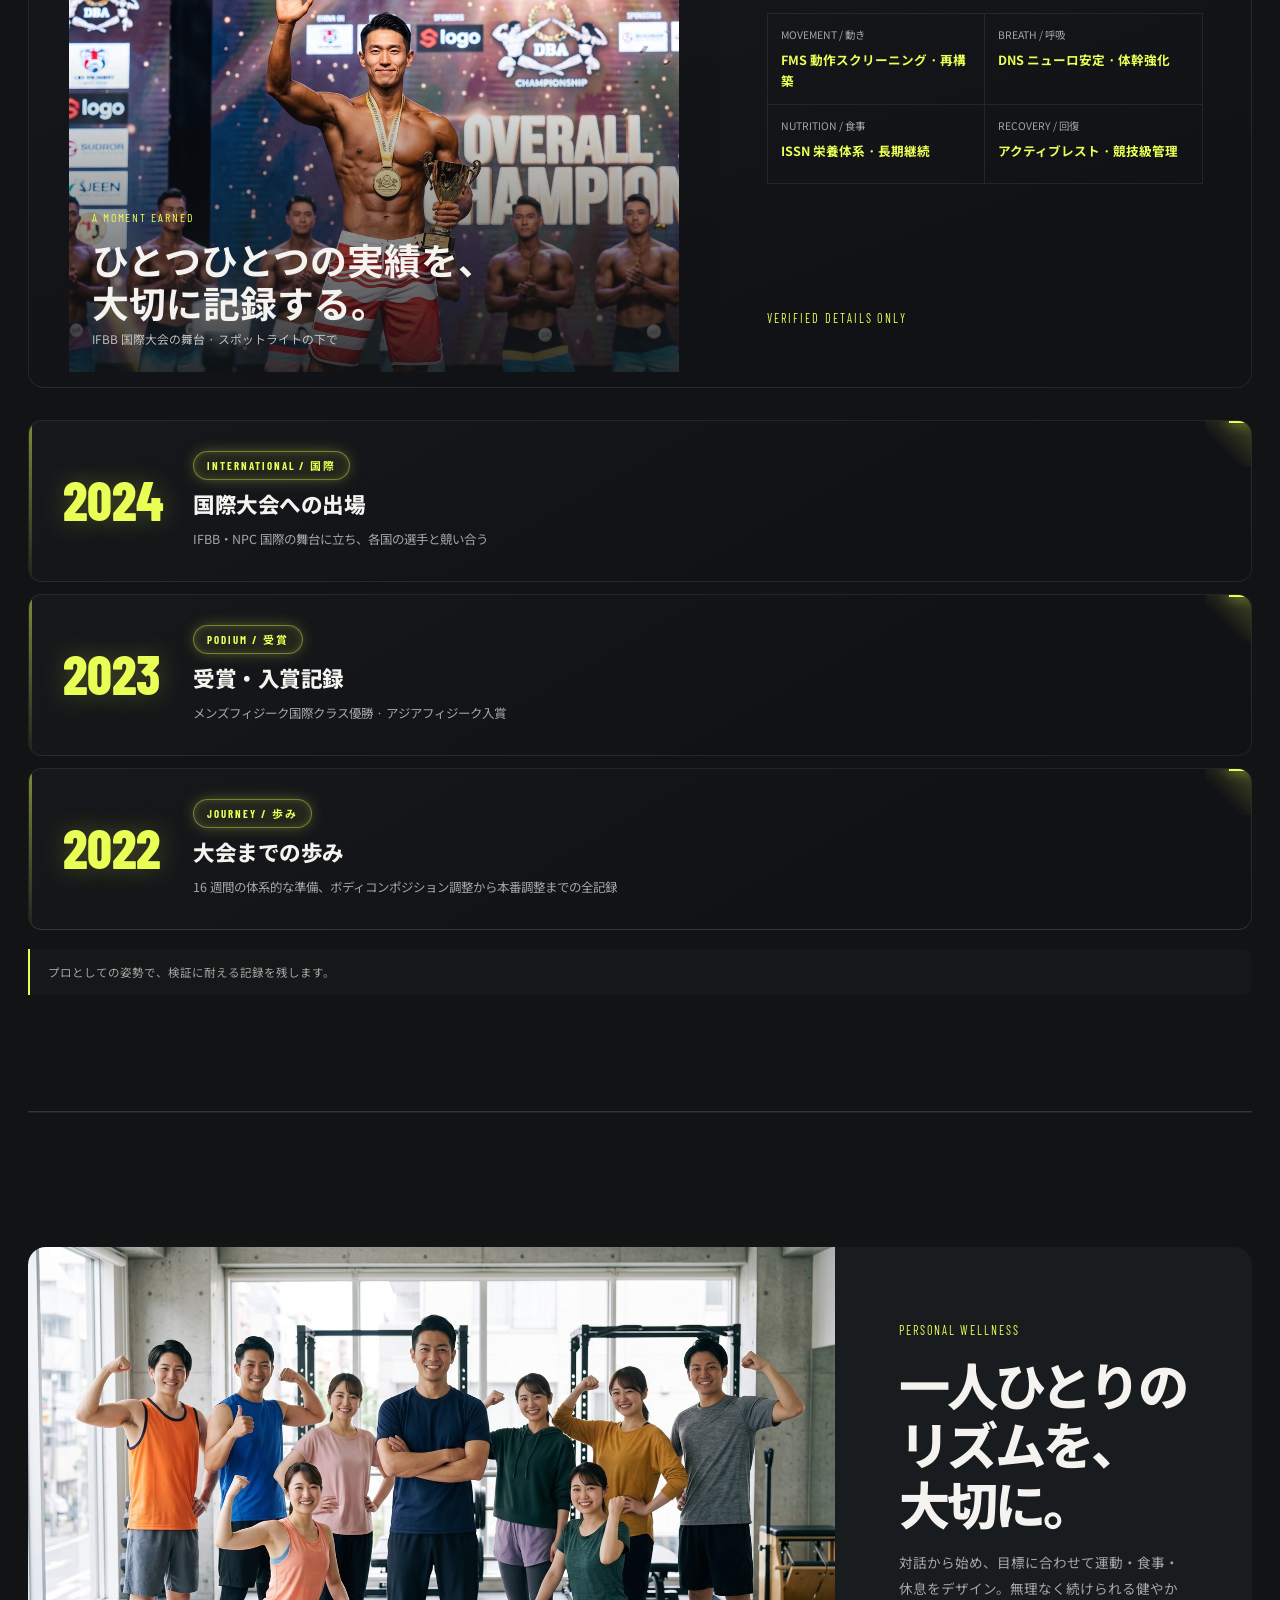
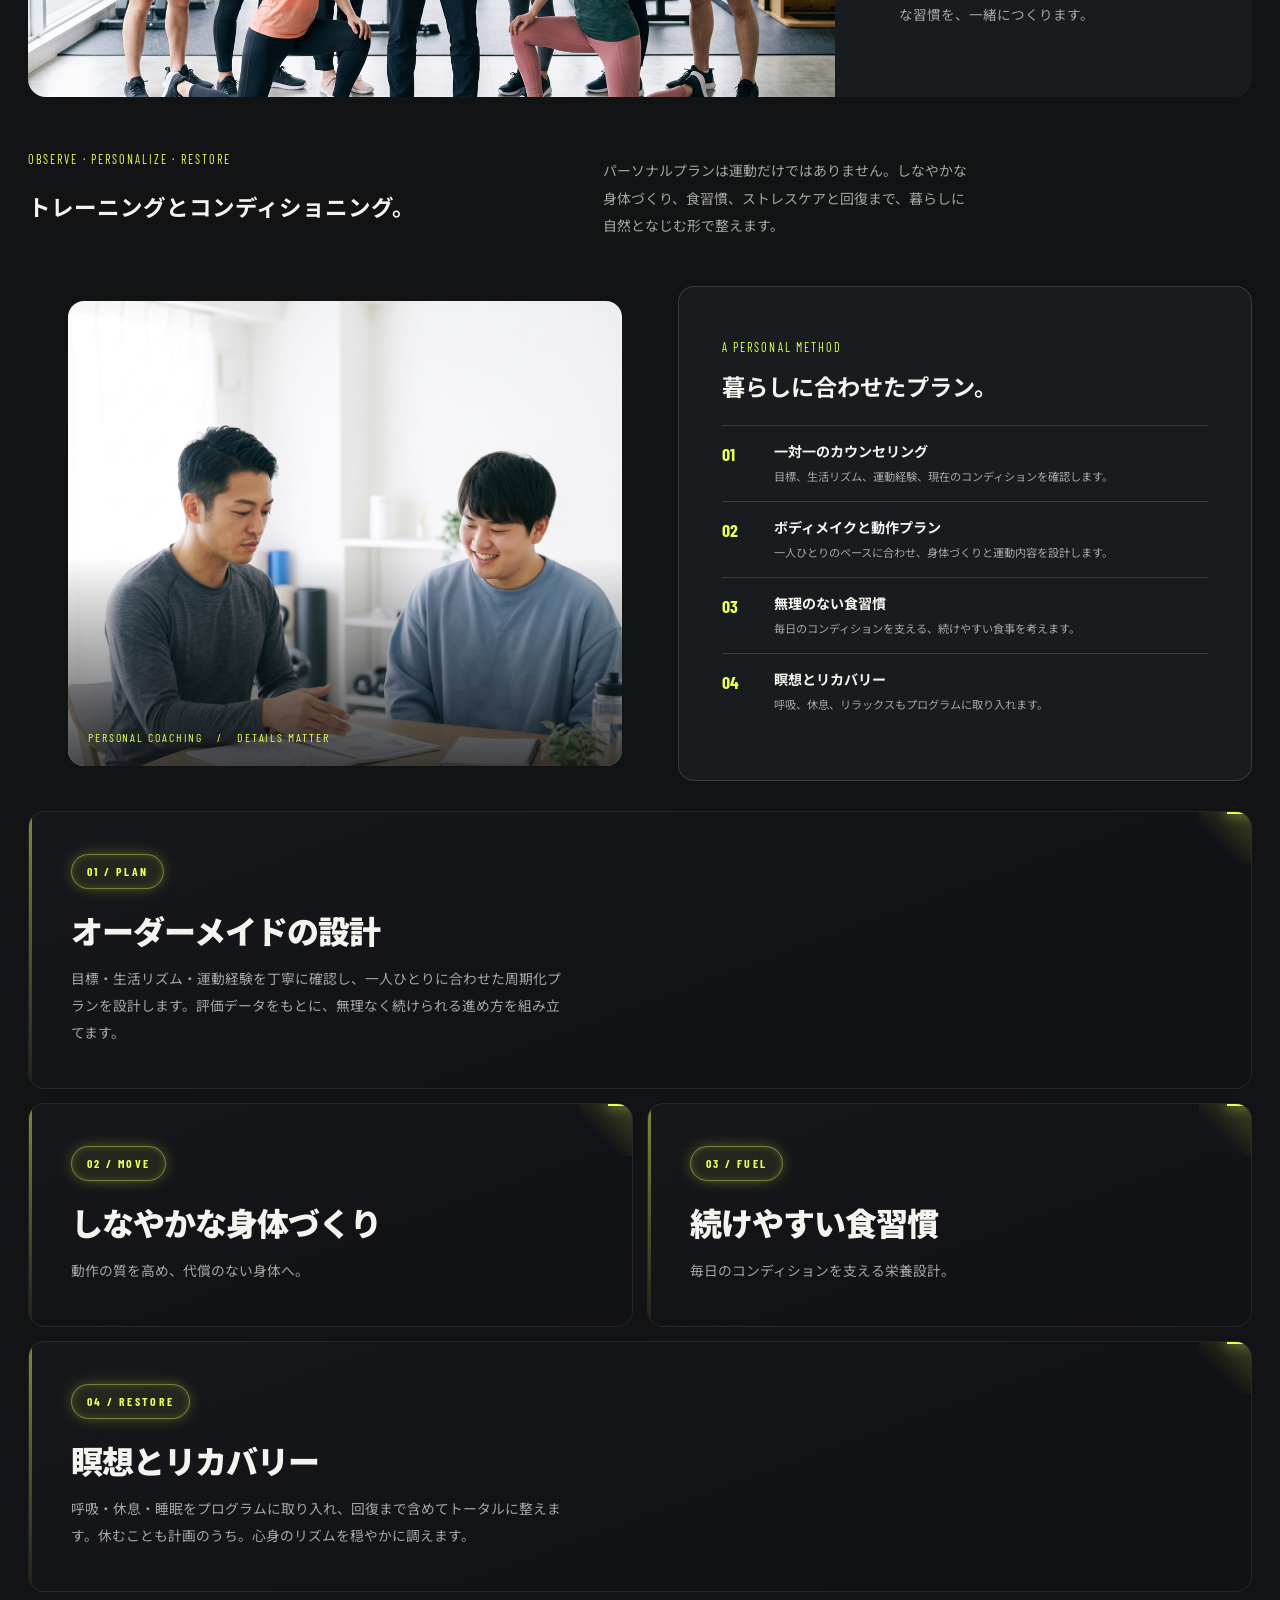
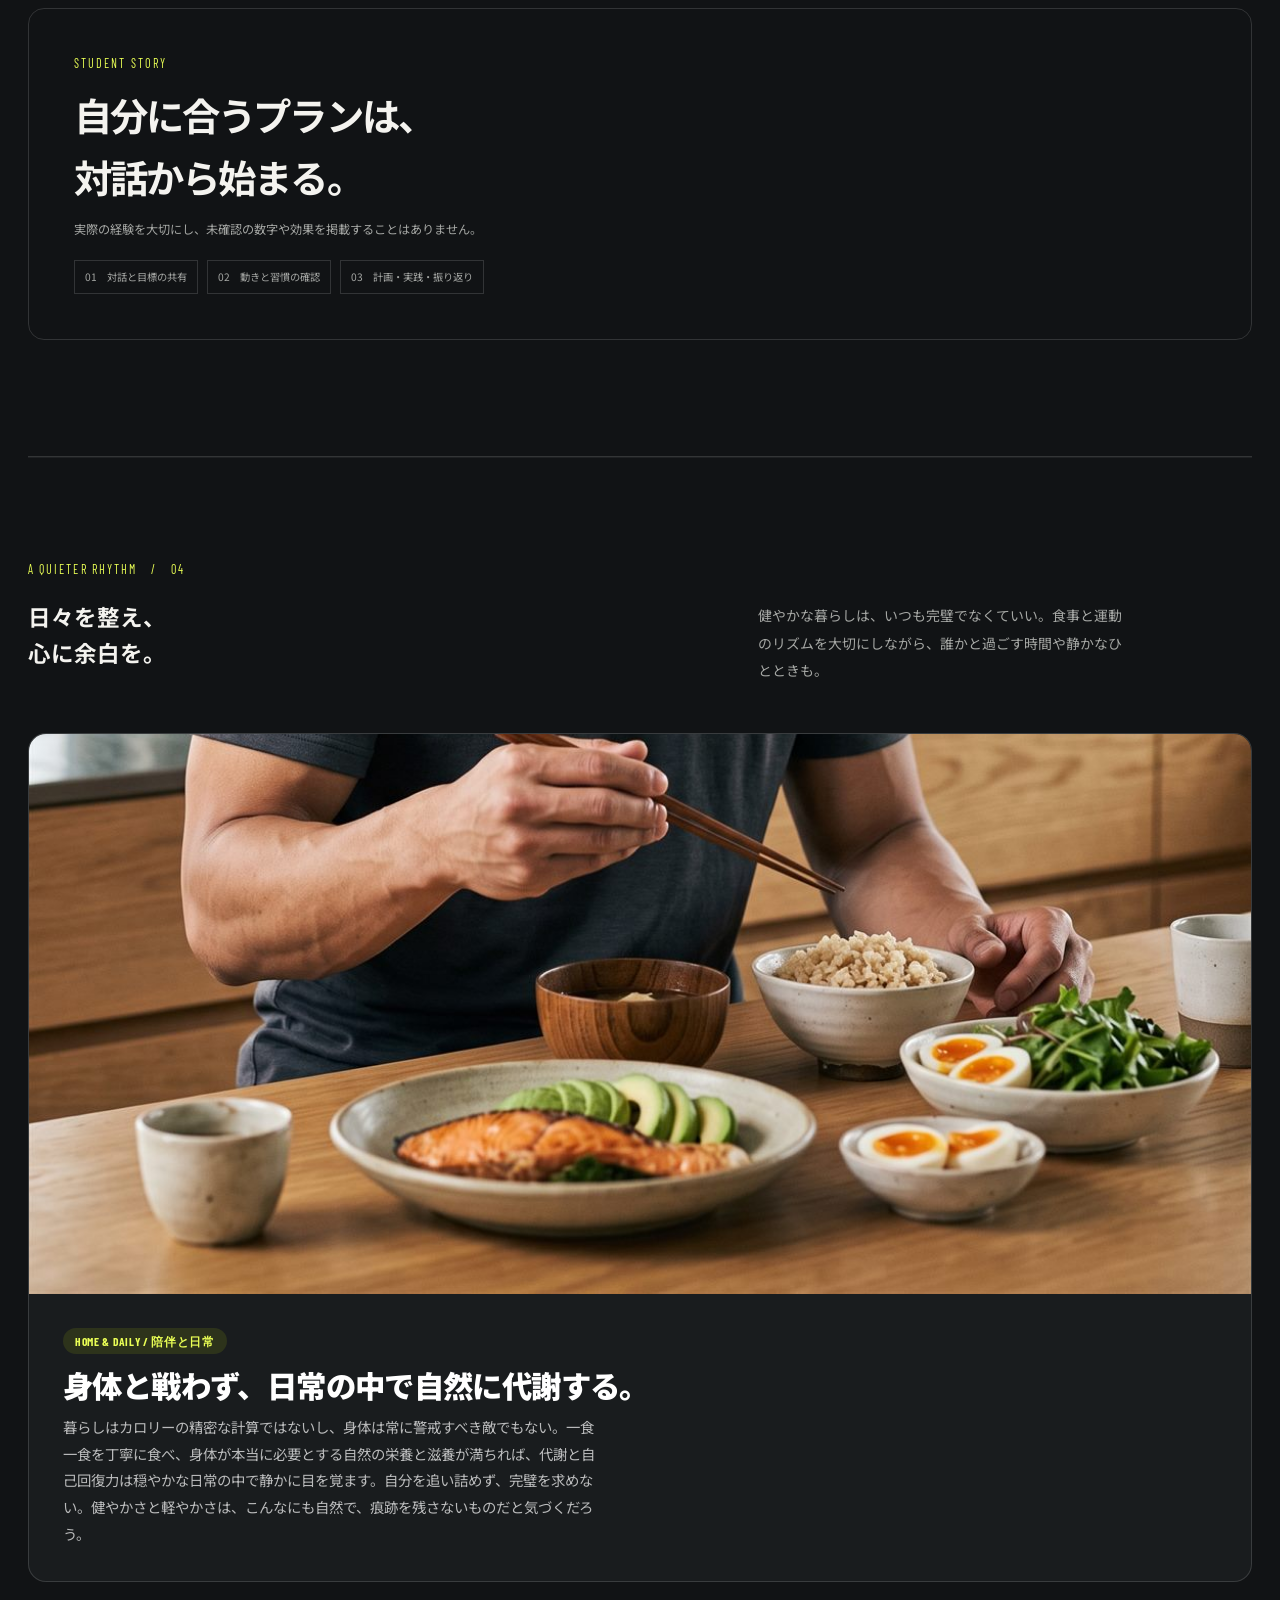
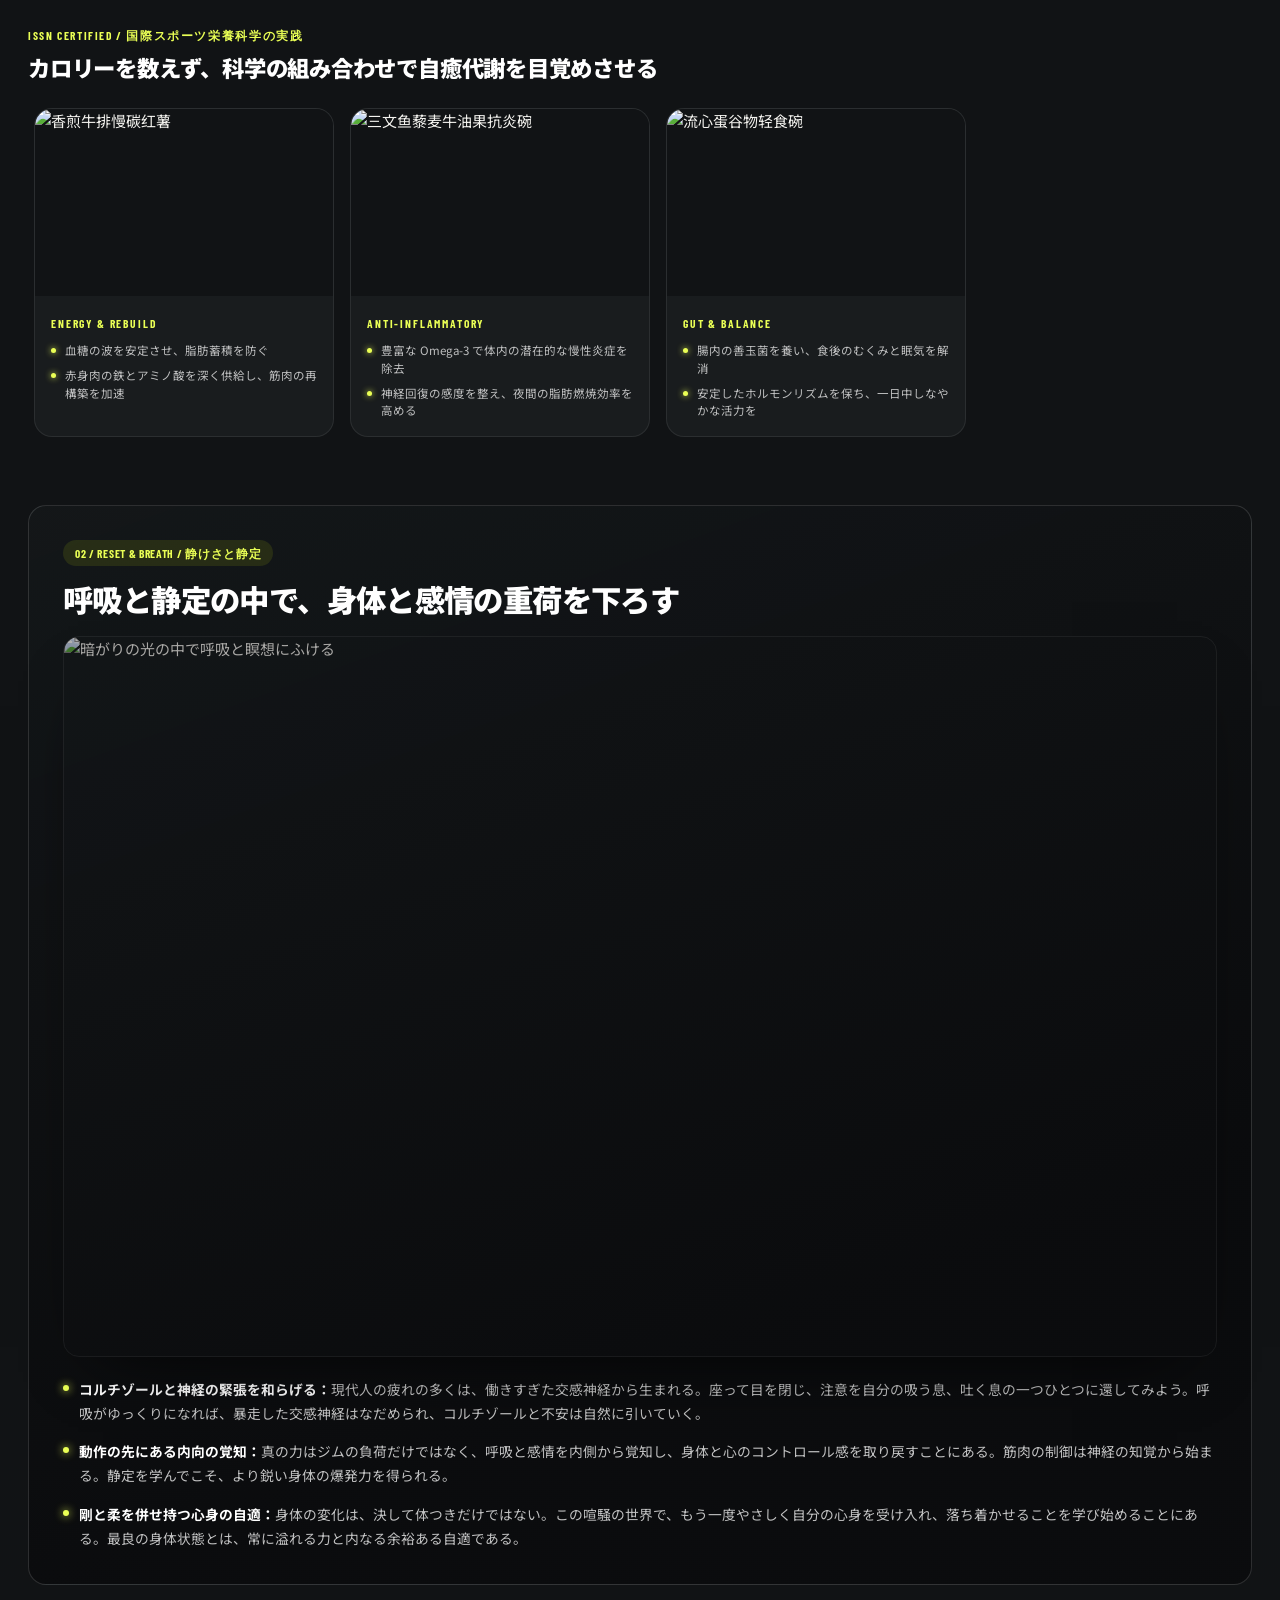
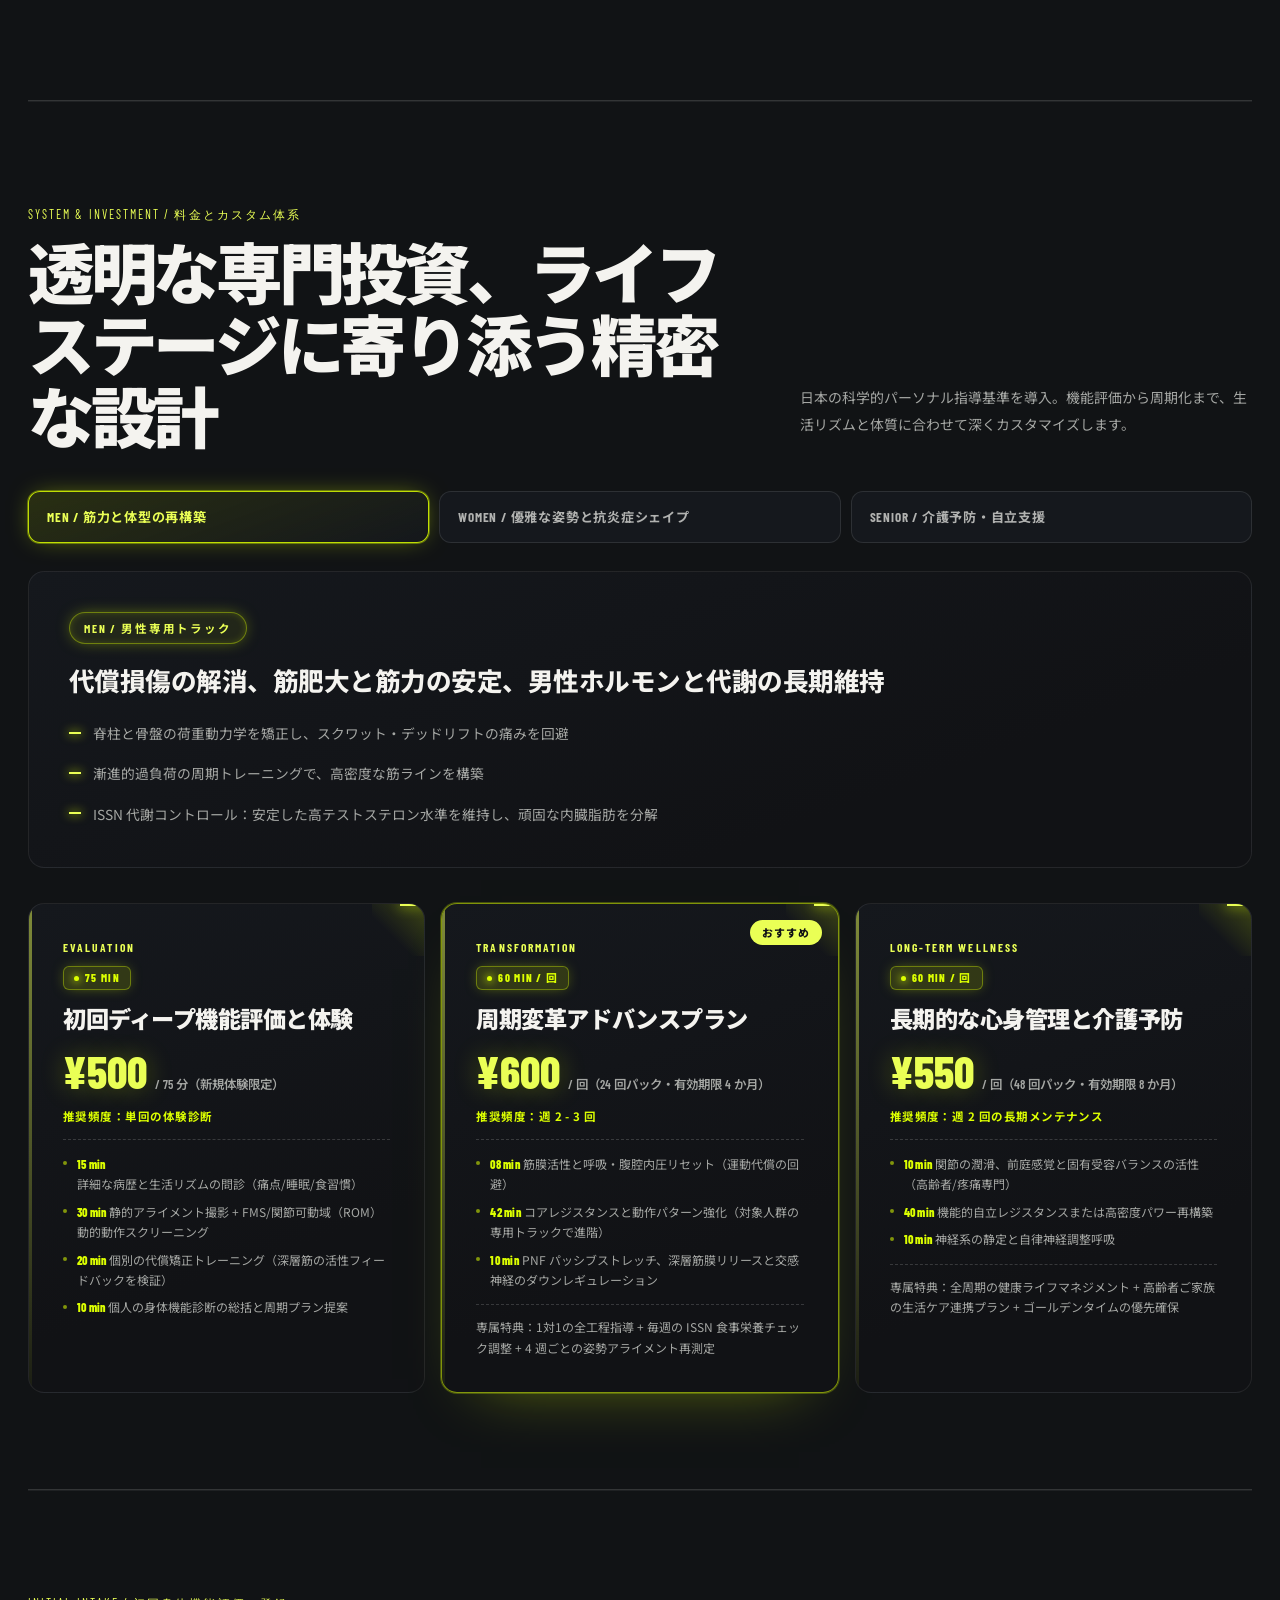
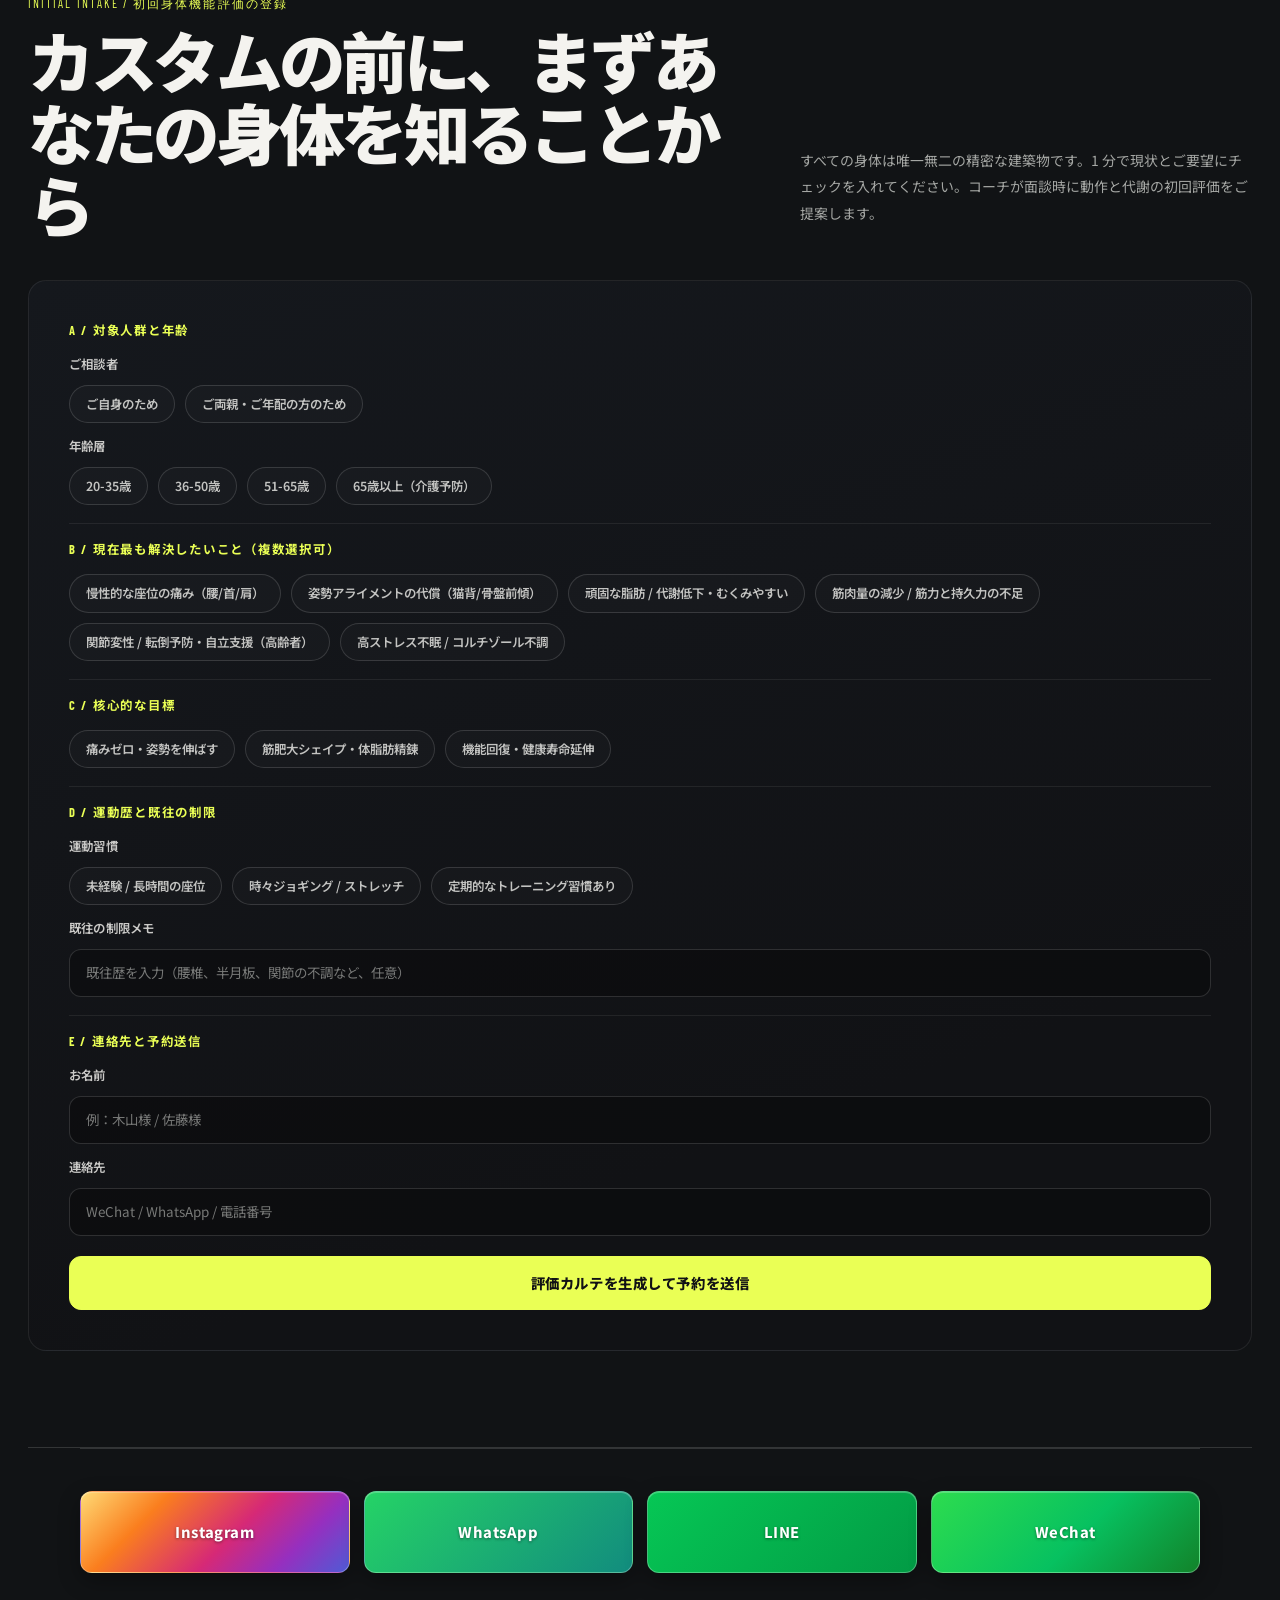
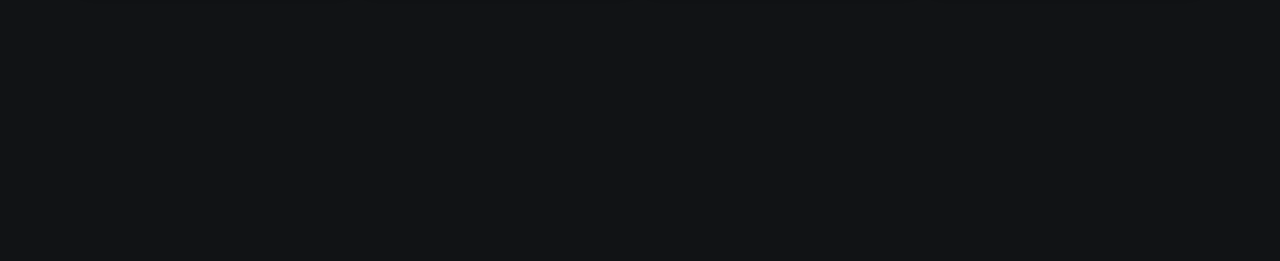
==== commit 6cddc4df: "Add files via upload" ====
--- a/index.html
+++ b/index.html
@@ -4,12 +4,18 @@
   <meta charset="UTF-8">
   <meta name="viewport" content="width=device-width, initial-scale=1.0, maximum-scale=1.0, user-scalable=no, viewport-fit=cover">
   <meta name="theme-color" content="#111315">
+  <!-- 苹果系统兼容：状态栏样式 / 添加到主屏后的全屏体验 / 禁止自动识别电话号码 -->
+  <meta name="apple-mobile-web-app-capable" content="yes">
+  <meta name="apple-mobile-web-app-status-bar-style" content="black-translucent">
+  <meta name="apple-mobile-web-app-title" content="Dir.木山·青司">
+  <meta name="format-detection" content="telephone=no,email=no,address=no">
   <title data-i18n="title_home">Dir.木山·青司｜ホーム</title>
   <!-- 字体：改用国内可访问 CDN 镜像，避免 Google Fonts 被墙拖慢；异步加载不阻塞首屏；系统字体兜底 -->
   <link rel="preconnect" href="https://fonts.loli.net" crossorigin>
   <link rel="stylesheet" href="https://fonts.loli.net/css2?family=Barlow+Condensed:wght@500;600;700;800;900&family=Noto+Sans+JP:wght@400;500;700;900&family=Noto+Sans+SC:wght@400;500;600;700;900&display=swap" media="print" onload="this.media='all'">
   <noscript><link rel="stylesheet" href="https://fonts.loli.net/css2?family=Barlow+Condensed:wght@500;600;700;800;900&family=Noto+Sans+JP:wght@400;500;700;900&family=Noto+Sans+SC:wght@400;500;600;700;900&display=swap"></noscript>
   <link rel="stylesheet" href="style.css">
+  <noscript><style>.reveal-item,.reveal-heading{opacity:1!important;transform:none!important;filter:none!important;}</style></noscript>
 </head>
 <body class="long-home">
   <header class="site-header home-header">
@@ -57,19 +63,64 @@
       </a>
     </section>
     <section class="page-wrap resume-page long-home-section" id="footprints" aria-labelledby="footprints-title">
-      <div class="resume-heading">
+      <div class="resume-heading reveal-heading">
         <div><span class="section-kicker">PERSONAL HISTORY　/　01</span><h2 class="section-title" id="footprints-title" data-i18n="profile_heading">歩みと、指導への想い。</h2></div>
         <p class="section-intro" data-i18n="profile_intro">パーソナルプラン、しなやかな身体づくり、心身のコンディショニング。指導の背景にある経験と考え方をご紹介します。</p>
       </div>
-      <div class="resume-layout">
-        <figure class="resume-photo"><img src="photos/coach-guiding.jpg" alt="ジムで受講生を指導する木山" data-i18n-alt="coaching_image_alt"><figcaption data-i18n="profile_caption">木山　·　パーソナルコーチ</figcaption></figure>
-        <div>
-          <ol class="timeline">
-            <li><span class="time" data-i18n="pillar_biomechanics">01 / BIOMECHANICS</span><h3 data-i18n="profile_step_one">動きと姿勢の確認</h3><p data-i18n="profile_step_one_text">現在の動き方や気になる点を伺います。</p><span class="pending" data-i18n="credential_pri">本人確認中</span></li>
-            <li><span class="time" data-i18n="pillar_nutrition">02 / NUTRITION</span><h3 data-i18n="profile_step_two">食習慣と栄養バランス</h3><p data-i18n="profile_step_two_text">日々の食事や生活リズムを一緒に振り返ります。</p><span class="pending" data-i18n="credential_issn">本人確認中</span></li>
-            <li><span class="time" data-i18n="pillar_neuro_core">03 / NEURO-CORE</span><h3 data-i18n="profile_step_three">体幹と身体づくり</h3><p data-i18n="profile_step_three_text">目標と状態に合わせた運動を考えます。</p><span class="pending" data-i18n="credential_dns">本人確認中</span></li>
-            <li><span class="time" data-i18n="pillar_performance">04 / PERFORMANCE</span><h3 data-i18n="profile_step_four">休息とコンディショニング</h3><p data-i18n="profile_step_four_text">無理なく続けられる運動と休息のリズムを整えます。</p></li>
-          </ol>
+                  <div class="resume-layout">
+        <div class="stats-dashboard">
+          <button class="stat-card reveal-item" type="button" aria-expanded="false">
+            <span class="stat-value">3500<span class="stat-unit" data-i18n="stat_hours_unit">+</span></span>
+            <span class="stat-label" data-i18n="stat_hours">HOURS</span>
+            <span class="stat-meaning" data-i18n="stat_hours_meaning">累计一对一私教执教超过 3,500 课时</span>
+            <span class="stat-detail" data-i18n="stat_hours_detail">从动作评估到周期化训练，累计一对一私教执教超过 3,500 课时，覆盖体态重建、力量进阶与赛前调整等不同阶段。</span>
+          </button>
+          <button class="stat-card reveal-item" type="button" aria-expanded="false">
+            <span class="stat-value">120<span class="stat-unit" data-i18n="stat_cases_unit">+</span></span>
+            <span class="stat-label" data-i18n="stat_cases">CASES</span>
+            <span class="stat-meaning" data-i18n="stat_cases_meaning">涵盖体态矫正、减脂及体成分重塑</span>
+            <span class="stat-detail" data-i18n="stat_cases_detail">改善个案超过 120 例，涵盖体态矫正、减脂与体成分重塑，每一例都基于评估数据制定专属方案并持续追踪。</span>
+          </button>
+          <button class="stat-card reveal-item" type="button" aria-expanded="false">
+            <span class="stat-value">92<span class="stat-unit" data-i18n="stat_retention_unit">%</span></span>
+            <span class="stat-label" data-i18n="stat_retention">RETENTION</span>
+            <span class="stat-meaning" data-i18n="stat_retention_meaning">以科学进阶与细致服务赢得长期信赖</span>
+            <span class="stat-detail" data-i18n="stat_retention_detail">学员留存率达 92%，以科学的进阶节奏与细致的服务陪伴，赢得学员的长期信赖与持续复训。</span>
+          </button>
+          <button class="stat-card reveal-item" type="button" aria-expanded="false">
+            <span class="stat-value stat-value-text" data-i18n="stat_capacity_value">限量席位</span>
+            <span class="stat-label" data-i18n="stat_capacity">CAPACITY</span>
+            <span class="stat-meaning" data-i18n="stat_capacity_meaning">每月严格限流，仅开放 2-3 个深度定制名额</span>
+            <span class="stat-detail" data-i18n="stat_capacity_detail">为保证指导质量，每月严格限流，仅开放 2-3 个深度定制名额，确保每位学员都能获得充分的关注与跟进。</span>
+          </button>
+        </div>
+        <div class="pillar-column">
+          <div class="pillar-grid">
+            <article class="pillar-card reveal-item">
+              <span class="pillar-tag" data-i18n="pillar_biomechanics">01 / BIOMECHANICS</span>
+              <h3 class="pillar-title" data-i18n="profile_step_one">動きと姿勢の確認</h3>
+              <p class="pillar-text" data-i18n="profile_step_one_text">現在の動き方や気になる点を伺います。</p>
+              <span class="pillar-credential" data-i18n="credential_pri">本人確認中</span>
+            </article>
+            <article class="pillar-card reveal-item">
+              <span class="pillar-tag" data-i18n="pillar_nutrition">02 / NUTRITION</span>
+              <h3 class="pillar-title" data-i18n="profile_step_two">食習慣と栄養バランス</h3>
+              <p class="pillar-text" data-i18n="profile_step_two_text">日々の食事や生活リズムを一緒に振り返ります。</p>
+              <span class="pillar-credential" data-i18n="credential_issn">本人確認中</span>
+            </article>
+            <article class="pillar-card reveal-item">
+              <span class="pillar-tag" data-i18n="pillar_neuro_core">03 / NEURO-CORE</span>
+              <h3 class="pillar-title" data-i18n="profile_step_three">体幹と身体づくり</h3>
+              <p class="pillar-text" data-i18n="profile_step_three_text">目標と状態に合わせた運動を考えます。</p>
+              <span class="pillar-credential" data-i18n="credential_dns">本人確認中</span>
+            </article>
+            <article class="pillar-card reveal-item">
+              <span class="pillar-tag" data-i18n="pillar_performance">04 / PERFORMANCE</span>
+              <h3 class="pillar-title" data-i18n="profile_step_four">休息とコンディショニング</h3>
+              <p class="pillar-text" data-i18n="profile_step_four_text">無理なく続けられる運動と休息のリズムを整えます。</p>
+              <span class="pillar-credential" data-i18n="profile_step_four_credential">本人確認中</span>
+            </article>
+          </div>
           <aside class="resume-note" data-i18n="profile_note">経歴・資格は本人確認後に掲載します。確認できない情報は掲載しません。</aside>
         </div>
       </div>
@@ -81,13 +132,14 @@
     </section>
 
     <section class="page-wrap honors-page long-home-section" id="honors" aria-labelledby="honors-title">
-      <div class="honors-heading">
+      <div class="honors-heading reveal-heading">
         <div><span class="section-kicker">COMPETITION · DISCIPLINE · ACHIEVEMENT</span><h2 id="honors-title"><span data-i18n="honors_heading">大会・記録</span><span data-i18n="honors_subheading">COMPETITION RECORD</span></h2></div>
         <p class="section-intro" data-i18n="honors_intro">大会・出場経歴は、確認できた情報のみ掲載します。</p>
       </div>
       <div class="honors-feature">
-        <figure class="honors-image"><img src="photos/coach-award.jpg" alt="大会の写真" data-i18n-alt="honors_image_alt"><figcaption class="honors-image-caption"><span class="display">A MOMENT EARNED</span><h3 data-i18n="honors_photo_heading">ひとつひとつの実績を、<br>大切に記録する。</h3><p data-i18n="honors_photo_note">大会名・年度・結果を確認中</p></figcaption></figure>
-        <article class="honors-record">
+        <figure class="honors-image reveal-item"><img src="photos/coach-award.jpg" alt="大会の写真" data-i18n-alt="honors_image_alt"><figcaption class="honors-image-caption"><span class="display">A MOMENT EARNED</span><h3 data-i18n="honors_photo_heading">ひとつひとつの実績を、<br>大切に記録する。</h3><p data-i18n="honors_photo_note">大会名・年度・結果を確認中</p></figcaption></figure>
+        <article class="honors-record reveal-item">
+          <span class="honors-corner" aria-hidden="true"></span>
           <div><span class="medal" aria-hidden="true">✳</span><h3 data-i18n="home_metrics_heading">身体の状態を理解する。</h3><p data-i18n="home_metrics_intro">動き、食事、休息を振り返り、一人ひとりに合った進め方を考えます。</p>
             <div class="record-grid">
               <div class="record-item"><span data-i18n="home_metric_label_hours">MOVEMENT / 動き</span><strong data-i18n="home_metric_hours">観察から、丁寧に</strong></div>
@@ -100,25 +152,49 @@
         </article>
       </div>
       <div class="honor-list" aria-label="大会と受賞の記録" data-i18n-aria="honors_list">
-        <div class="honor-entry"><strong data-i18n="honors_global_title">国際大会への出場</strong><span data-i18n="honors_global_pending">大会名・開催地・年を確認中</span></div>
-        <div class="honor-entry"><strong data-i18n="honors_podium_title">受賞・入賞記録</strong><span data-i18n="honors_podium_pending">賞状と公式結果を確認後に掲載</span></div>
-        <div class="honor-entry"><strong data-i18n="honors_story_title">大会までの歩み</strong><span data-i18n="honors_story_pending">準備期間と本人のエピソードを追加予定</span></div>
-      </div>
-      <p class="honors-foot"><span data-i18n="honors_verify_note">写真だけから大会名、開催年、カテゴリーを推測しません。</span></p>
+        <article class="honor-entry reveal-item">
+          <span class="honor-corner" aria-hidden="true"></span>
+          <span class="honor-year">2024</span>
+          <div class="honor-body">
+            <span class="honor-tier" data-i18n="honors_global_tier">INTERNATIONAL / 国際</span>
+            <strong data-i18n="honors_global_title">国際大会への出場</strong>
+            <span class="honor-desc" data-i18n="honors_global_pending">大会名・開催地・年を確認中</span>
+          </div>
+        </article>
+        <article class="honor-entry reveal-item">
+          <span class="honor-corner" aria-hidden="true"></span>
+          <span class="honor-year">2023</span>
+          <div class="honor-body">
+            <span class="honor-tier" data-i18n="honors_podium_tier">PODIUM / 受賞</span>
+            <strong data-i18n="honors_podium_title">受賞・入賞記録</strong>
+            <span class="honor-desc" data-i18n="honors_podium_pending">賞状と公式結果を確認後に掲載</span>
+          </div>
+        </article>
+        <article class="honor-entry reveal-item">
+          <span class="honor-corner" aria-hidden="true"></span>
+          <span class="honor-year">2022</span>
+          <div class="honor-body">
+            <span class="honor-tier" data-i18n="honors_story_tier">JOURNEY / 歩み</span>
+            <strong data-i18n="honors_story_title">大会までの歩み</strong>
+            <span class="honor-desc" data-i18n="honors_story_pending">準備期間と本人のエピソードを追加予定</span>
+          </div>
+        </article>
+      </div>
+      <p class="honors-foot reveal-item"><span data-i18n="honors_verify_note">写真だけから大会名、開催年、カテゴリーを推測しません。</span></p>
     </section>
 
     <section class="page-wrap coaching-page long-home-section" id="coaching" aria-labelledby="coaching-title">
-      <div class="community-opening">
+      <div class="community-opening reveal-item">
         <img src="photos/training-community.jpg" alt="木山と受講生、トレーニング仲間の集合写真" data-i18n-alt="coaching_group_alt">
         <div class="community-opening-copy"><span class="display">PERSONAL WELLNESS</span><h2 data-i18n="coaching_opening_title">一人ひとりのリズムを、<br>大切に。</h2><p data-i18n="coaching_opening_text">対話から始め、目標に合わせて運動・食事・休息をデザイン。無理なく続けられる健やかな習慣を、一緒につくります。</p></div>
       </div>
-      <div class="coaching-heading">
+      <div class="coaching-heading reveal-heading">
         <div><span class="section-kicker">OBSERVE · PERSONALIZE · RESTORE</span><h2 id="coaching-title" data-i18n="coaching_heading">トレーニングとコンディショニング。</h2></div>
         <p class="section-intro" data-i18n="coaching_intro">パーソナルプランは運動だけではありません。しなやかな身体づくり、食習慣、ストレスケアと回復まで、暮らしに自然となじむ形で整えます。</p>
       </div>
       <div class="coaching-top">
-        <figure class="coaching-photo"><img src="photos/coaching-consultation.jpg" alt="コーチと受講生がオーダーメイドプランについて相談" data-i18n-alt="coaching_consult_alt"><figcaption>PERSONAL COACHING　/　DETAILS MATTER</figcaption></figure>
-        <article class="principles">
+        <figure class="coaching-photo reveal-item"><img src="photos/coaching-consultation.jpg" alt="コーチと受講生がオーダーメイドプランについて相談" data-i18n-alt="coaching_consult_alt"><figcaption>PERSONAL COACHING　/　DETAILS MATTER</figcaption></figure>
+        <article class="principles reveal-item">
           <span class="section-kicker">A PERSONAL METHOD</span><h3 data-i18n="coaching_method_heading">暮らしに合わせたプラン。</h3>
           <div class="principle"><b>01</b><div><h4 data-i18n="coaching_step_one">一対一のカウンセリング</h4><p data-i18n="coaching_step_one_text">目標、生活リズム、運動経験、現在のコンディションを確認します。</p></div></div>
           <div class="principle"><b>02</b><div><h4 data-i18n="coaching_step_two">しなやかな身体づくり</h4><p data-i18n="coaching_step_two_text">一人ひとりに合わせて、身体づくりと運動内容を設計します。</p></div></div>
@@ -126,36 +202,350 @@
           <div class="principle"><b>04</b><div><h4 data-i18n="coaching_step_four">瞑想とリカバリー</h4><p data-i18n="coaching_step_four_text">呼吸、休息、リラックスもプログラムに取り入れます。</p></div></div>
         </article>
       </div>
-      <article class="student-story student-story-copy-only">
+      <div class="bento-grid" aria-label="トレーニングプラン" data-i18n-aria="coaching_bento_label">
+        <article class="bento-card bento-card-wide reveal-item">
+          <span class="bento-corner" aria-hidden="true"></span>
+          <span class="bento-tag" data-i18n="bento_plan_tag">01 / PLAN</span>
+          <h3 data-i18n="bento_plan_title">オーダーメイドの設計</h3>
+          <p data-i18n="bento_plan_text">目標・生活リズム・運動経験を丁寧に確認し、一人ひとりに合わせた周期化プランを設計します。評価データをもとに、無理なく続けられる進め方を組み立てます。</p>
+        </article>
+        <article class="bento-card reveal-item">
+          <span class="bento-corner" aria-hidden="true"></span>
+          <span class="bento-tag" data-i18n="bento_move_tag">02 / MOVE</span>
+          <h3 data-i18n="bento_move_title">しなやかな身体づくり</h3>
+          <p data-i18n="bento_move_text">動作の質を高め、代償のない身体へ。</p>
+        </article>
+        <article class="bento-card reveal-item">
+          <span class="bento-corner" aria-hidden="true"></span>
+          <span class="bento-tag" data-i18n="bento_fuel_tag">03 / FUEL</span>
+          <h3 data-i18n="bento_fuel_title">続けやすい食習慣</h3>
+          <p data-i18n="bento_fuel_text">毎日のコンディションを支える栄養設計。</p>
+        </article>
+        <article class="bento-card bento-card-wide reveal-item">
+          <span class="bento-corner" aria-hidden="true"></span>
+          <span class="bento-tag" data-i18n="bento_restore_tag">04 / RESTORE</span>
+          <h3 data-i18n="bento_restore_title">瞑想とリカバリー</h3>
+          <p data-i18n="bento_restore_text">呼吸・休息・睡眠をプログラムに取り入れ、回復まで含めてトータルに整えます。休むことも計画のうち。心身のリズムを穏やかに調えます。</p>
+        </article>
+      </div>
+      <article class="student-story student-story-copy-only reveal-item">
         <div class="student-copy"><span class="section-kicker">STUDENT STORY</span><h3 data-i18n="coaching_case_heading">自分に合うプランは、<br>対話から始まる。</h3><p data-i18n="coaching_case_text">目標、期間、日々の変化は、本人の確認後にご紹介します。実際の経験を大切にし、未確認の数字や効果を掲載することはありません。</p><div class="student-meta"><span data-i18n="coaching_case_goal">01　対話と目標の共有</span><span data-i18n="coaching_case_period">02　動きと習慣の確認</span><span data-i18n="coaching_case_feedback">03　計画・実践・振り返り</span></div></div>
       </article>
     </section>
 
     <section class="page-wrap life-page long-home-section" id="life" aria-labelledby="life-title">
-      <div class="life-heading">
+      <div class="life-heading reveal-heading">
         <div><span class="section-kicker">A QUIETER RHYTHM　/　04</span><h2 id="life-title"><span data-i18n="life_heading_first">日々を整え、</span><br><span data-i18n="life_heading_second">心に余白を。</span></h2></div>
         <p class="section-intro" data-i18n="life_intro">健やかな暮らしは、いつも完璧でなくていい。食事と運動のリズムを大切にしながら、誰かと過ごす時間や静かなひとときも。</p>
       </div>
-      <div class="life-hero">
-        <img src="photos/pet-life.jpg" alt="自宅で愛犬と穏やかな時間を過ごす木山" data-i18n-alt="life_hero_alt">
-        <div class="life-hero-copy">
-          <span class="display" data-i18n="life_hero_kicker">AT HOME · A MOMENT TO EXHALE</span>
-          <h3 data-i18n="life_hero_heading">いつもの一日を、心地よく。<br>大切な存在と過ごす時間。</h3>
-          <p data-i18n="life_hero_text">一日の予定はトレーニングだけではありません。食事を楽しみ、大切な人と語らい、自分のための静かな時間も。理想のコンディションは、そんな穏やかな日常の中にあります。</p>
-          <span class="soft-note" data-i18n="life_hero_note">暮らしそのものを楽しむ時間。</span>
-        </div>
-      </div>
-      <div class="life-details">
-        <article class="life-detail"><span class="life-detail-number">01</span><div><span class="display" data-i18n="life_detail_one_kicker">NOURISH</span><h3 data-i18n="life_detail_one_title">食事は丁寧に、心地よく</h3><p data-i18n="life_detail_one_text">日々の選択を大切に。毎食を完璧にする必要はありません。</p></div></article>
-        <article class="life-detail"><span class="life-detail-number">02</span><div><span class="display" data-i18n="life_detail_two_kicker">RESET</span><h3 data-i18n="life_detail_two_title">瞑想で、心に静けさを</h3><p data-i18n="life_detail_two_text">呼吸、休息、自分と向き合う時間もセルフケア。</p></div></article>
-      </div>
-      <div class="photo-story" aria-label="日々の暮らしの写真" data-i18n-aria="life_photos">
-        <figure class="life-photo coffee"><img src="photos/life-with-students.jpg" alt="コーヒーを片手に受講生と語らうひととき" data-i18n-alt="life_coffee_alt"><figcaption><b>GOOD COMPANY</b><span data-i18n="life_coffee_caption">コーヒーを片手に、近況や日々のことを。</span></figcaption></figure>
-        <figure class="life-photo food"><img src="photos/daily-food.jpg" alt="健やかな食事と日々の食卓" data-i18n-alt="life_food_alt"><figcaption><b>DAILY TABLE</b><span data-i18n="life_food_caption">丁寧に用意した食事に、小さな彩りを。</span></figcaption></figure>
-      </div>
-      <aside class="life-note"><div><strong data-i18n="life_note_title">心が整うことも、健やかさのひとつ。</strong><p data-i18n="life_note_text">運動、食事、休息のあいだに、自分らしいリズムを。</p></div></aside>
-    </section>
-    <div class="showcase-actions social-actions">
+      <section class="lifestyle-section" id="nourish-section">
+        <!-- 教练用餐温馨主图大卡 -->
+        <div class="life-hero-card reveal-item">
+          <div class="life-hero-img-box">
+            <img src="photos/daily-food.jpg" alt="日式原木餐桌上的三文鱼与溏心蛋" class="life-hero-img" data-i18n-alt="life_hero_alt">
+          </div>
+          <div class="life-hero-content">
+            <div class="capsule-tag" data-i18n="life_hero_kicker">HOME & DAILY / 陪伴与日常</div>
+            <h3 class="life-hero-title" data-i18n="life_hero_heading">不和身体对抗，在日常里自然代谢</h3>
+            <p class="life-hero-desc" data-i18n="life_hero_text">生活不是一场关于卡路里的精确计算，身体也不是需要时刻防备的对手。认真吃好每一餐，当身体得到真正需要的天然营养与滋养，代谢和自愈力就会在平淡的日常里悄然醒来。不为难自己，不苛求完美。你会发现，健康与轻盈，原来是这么自然、不着痕迹的一件事。</p>
+          </div>
+        </div>
+
+        <!-- 图文一体 · 机能功效卡片（横向轻滑轮播） -->
+        <div class="nutrition-architecture reveal-item">
+          <div class="section-sub-header">
+            <span class="neon-pill" data-i18n="nutrition_pill">ISSN CERTIFIED / 国际运动营养科学实践</span>
+            <h4 class="sub-title" data-i18n="nutrition_subtitle">不计较卡路里，用科学搭配唤醒自愈代谢</h4>
+          </div>
+
+          <div class="meal-cards-stage" aria-label="科学餐盘灵感" data-i18n-aria="meal_stack_label">
+            <!-- 卡片 1：牛排慢碳 -->
+            <article class="meal-card">
+              <div class="meal-card-media">
+                <img src="https://mealpractice.b-cdn.net/79017097035911168/juicy-grilled-steak-with-roasted-sweet-potatoes-and-grilled-asparagus-bqal8JWIFY.webp" alt="香煎牛排慢碳红薯" loading="lazy">
+              </div>
+              <div class="meal-card-body">
+                <span class="meal-card-tag" data-i18n="meal_card_one_tag">ENERGY & REBUILD</span>
+                <ul class="meal-card-benefits">
+                  <li data-i18n="meal_card_one_b1">稳定血糖波峰，避免脂肪堆积</li>
+                  <li data-i18n="meal_card_one_b2">深度供给红肉铁与氨基酸，加速肌肉重塑</li>
+                </ul>
+              </div>
+            </article>
+
+            <!-- 卡片 2：三文鱼抗炎碗 -->
+            <article class="meal-card">
+              <div class="meal-card-media">
+                <img src="https://21917313.fs1.hubspotusercontent-na1.net/hubfs/21917313/AI-Generated%20Media/Images/A%20colorful%20and%20nutrientpacked%20salmon%2C%20quinoa%2C%20and%20avocado%20salad%2C%20with%20fresh%20herbs%20and%20veggies%2C%20served%20on%20a%20white%20plate.jpeg" alt="三文鱼藜麦牛油果抗炎碗" loading="lazy">
+              </div>
+              <div class="meal-card-body">
+                <span class="meal-card-tag" data-i18n="meal_card_two_tag">ANTI-INFLAMMATORY</span>
+                <ul class="meal-card-benefits">
+                  <li data-i18n="meal_card_two_b1">丰富 Omega-3，清除体内隐性慢性炎症</li>
+                  <li data-i18n="meal_card_two_b2">调节神经恢复敏感度，提升夜间燃脂效率</li>
+                </ul>
+              </div>
+            </article>
+
+            <!-- 卡片 3：溏心蛋高纤碗 -->
+            <article class="meal-card">
+              <div class="meal-card-media">
+                <img src="https://kaleandberries.com/wp-content/uploads/2026/04/savory-oatmeal-bowl-high-protein-kale-and-berries-scaled.jpg" alt="流心蛋谷物轻食碗" loading="lazy">
+              </div>
+              <div class="meal-card-body">
+                <span class="meal-card-tag" data-i18n="meal_card_three_tag">GUT & BALANCE</span>
+                <ul class="meal-card-benefits">
+                  <li data-i18n="meal_card_three_b1">滋养肠道有益菌，告别餐后水肿与昏睡</li>
+                  <li data-i18n="meal_card_three_b2">维持平稳荷尔蒙节律，全天精力自洽</li>
+                </ul>
+              </div>
+            </article>
+          </div>
+        </div>
+      </section>
+
+      <section class="lifestyle-section" id="reset-section">
+        <div class="reset-card reveal-item">
+          <div class="capsule-tag" data-i18n="life_detail_two_kicker">02 / RESET & BREATH / 降噪与静定</div>
+          <h3 class="reset-title" data-i18n="life_detail_two_title">在呼吸与静定中，卸下身体与情绪的重负</h3>
+
+          <!-- 极具格调的暗黑禅意大图（独立展示、绝不压字） -->
+          <div class="reset-img-box">
+            <img src="https://images.unsplash.com/photo-1506126613408-eca07ce68773?auto=format&fit=crop&w=1200&q=80" alt="冥想静坐专注呼吸" class="reset-img" data-i18n-alt="life_detail_two_image_alt" loading="lazy">
+          </div>
+
+          <!-- 下方深度文案解析 -->
+          <div class="reset-content-list">
+            <div class="reset-item">
+              <span class="neon-dot" aria-hidden="true"></span>
+              <div class="reset-text" data-i18n="reset_point_one"><strong>降解皮质醇与神经紧绷：</strong>现代人的疲惫，多半来自过度运转的交感神经。试着坐下来，合上眼，把注意力重新还给自己的每一次吸气、呼气。当你的呼吸慢下来，狂奔的交感神经就会得到安抚，皮质醇与焦虑感开始自然消退。</div>
+            </div>
+            <div class="reset-item">
+              <span class="neon-dot" aria-hidden="true"></span>
+              <div class="reset-text" data-i18n="reset_point_two"><strong>动作之外的向内觉知：</strong>真正的力量不止于铁馆的负重，更在于向内觉知自己的呼吸与情绪，找回身体与心智的掌控感。肌肉的控制始于神经的感知，学会静定，才能拥有更敏锐的身体爆发力。</div>
+            </div>
+            <div class="reset-item">
+              <span class="neon-dot" aria-hidden="true"></span>
+              <div class="reset-text" data-i18n="reset_point_three"><strong>刚柔并济的身心自洽：</strong>身体的改变，从来不只是体态，更是你开始学会在这喧嚣的世界里，重新温和地接纳并安顿好自己的身心。最好的身体状态，永远是充沛的力量与内心的从容自洽。</div>
+            </div>
+          </div>
+        </div>
+      </section>
+    </section>
+
+    <!-- ================= 模块一：课时费用方案与三大人群定制计划 ================= -->
+    <section class="page-wrap plans-page long-home-section" id="plans-and-pricing" aria-labelledby="plans-title">
+      <div class="plans-heading reveal-heading">
+        <div>
+          <span class="section-kicker" data-i18n="plans_kicker">SYSTEM & INVESTMENT / 课程收费与定制体系</span>
+          <h2 class="section-title" id="plans-title" data-i18n="plans_heading">透明化的专业投入，针对全生命周期的精准规划</h2>
+        </div>
+        <p class="section-intro" data-i18n="plans_intro">引进日本科学私教标准，从功能评估到周期进阶，根据不同人群的生活节奏与生理特质深度定制。</p>
+      </div>
+
+      <!-- 人群选择 Tab 切换器 -->
+      <div class="plan-tabs reveal-item" role="tablist" aria-label="受训人群" data-i18n-aria="plans_tabs_label">
+        <button class="plan-tab is-active" type="button" role="tab" aria-selected="true" data-plan-tab="men" data-i18n="plans_tab_men">MEN / 力量与体型重塑</button>
+        <button class="plan-tab" type="button" role="tab" aria-selected="false" data-plan-tab="women" data-i18n="plans_tab_women">WOMEN / 优雅体态与抗炎塑形</button>
+        <button class="plan-tab" type="button" role="tab" aria-selected="false" data-plan-tab="senior" data-i18n="plans_tab_senior">SENIOR / 介護予防 · 自立支援</button>
+      </div>
+
+      <!-- 三大人群定制内容面板 -->
+      <div class="plan-panels reveal-item">
+        <article class="plan-panel is-active" data-plan-panel="men" role="tabpanel">
+          <span class="plan-panel-tag" data-i18n="plans_men_tag">MEN / 男性专轨</span>
+          <h3 class="plan-panel-title" data-i18n="plans_men_title">破除代偿损伤、肌肥大与力量稳固、雄性激素与代谢长效维持</h3>
+          <ul class="plan-points">
+            <li data-i18n="plans_men_p1">脊柱与骨盆承重动力学矫正，规避深蹲硬拉伤痛</li>
+            <li data-i18n="plans_men_p2">渐进式超负荷周期力量训练，打造高密度肌肉线条</li>
+            <li data-i18n="plans_men_p3">ISSN 代谢调控：维持平稳高睾酮水平，瓦解顽固腹部内脏脂肪</li>
+          </ul>
+        </article>
+        <article class="plan-panel" data-plan-panel="women" role="tabpanel" hidden>
+          <span class="plan-panel-tag" data-i18n="plans_women_tag">WOMEN / 女性专轨</span>
+          <h3 class="plan-panel-title" data-i18n="plans_women_title">深层核心激活、假胯宽与圆肩驼背重塑、内分泌与低压力体质</h3>
+          <ul class="plan-points">
+            <li data-i18n="plans_women_p1">呼吸与盆底肌深层核心对位，改善骨盆前倾/侧倾</li>
+            <li data-i18n="plans_women_p2">全身筋膜链轻阻力雕塑，打造舒展修长线条，绝不练出笨重粗壮</li>
+            <li data-i18n="plans_women_p3">抗炎膳食追踪：调和皮质醇与经期节律，消除水肿易胖循环</li>
+          </ul>
+        </article>
+        <article class="plan-panel" data-plan-panel="senior" role="tabpanel" hidden>
+          <span class="plan-panel-tag" data-i18n="plans_senior_tag">SENIOR / 长者介护预防专轨（日本健康寿命延伸标准）</span>
+          <h3 class="plan-panel-title" data-i18n="plans_senior_title">防跌倒步态平衡、肌少症（Sarcopenia）逆转、日常生活机能自立</h3>
+          <ul class="plan-points">
+            <li data-i18n="plans_senior_p1">前庭觉与本体感觉平衡训练，从根源规避意外跌倒风险</li>
+            <li data-i18n="plans_senior_p2">低负荷抗阻与关节灵活性（ROM）养护，保护退行性膝髋关节</li>
+            <li data-i18n="plans_senior_p3">日常生活动作（ADL）专项强化：起坐、步态、提物轻松自如，减轻家庭照护负担</li>
+          </ul>
+        </article>
+      </div>
+
+      <!-- 课时收费与梯度方案卡片 -->
+      <div class="pricing-grid reveal-item">
+        <article class="pricing-card">
+          <span class="pricing-corner" aria-hidden="true"></span>
+          <span class="pricing-tag" data-i18n="pricing_eval_tag">EVALUATION</span>
+          <span class="pricing-duration" data-i18n="pricing_eval_duration">75 MIN</span>
+          <h3 class="pricing-title" data-i18n="pricing_eval_title">初回深度功能评估与体验</h3>
+          <p class="pricing-price"><span data-i18n="pricing_eval_price">¥500</span><em data-i18n="pricing_eval_unit">/ 75 分钟（仅限新客体验）</em></p>
+          <p class="pricing-freq" data-i18n="pricing_eval_freq">建议频率：单次体验诊断</p>
+          <ul class="pricing-split">
+            <li data-i18n="pricing_eval_s1"><b>15 min</b> 深度病史与生活节律问诊（痛点/睡眠/饮食习惯）</li>
+            <li data-i18n="pricing_eval_s2"><b>30 min</b> 静态力线拍摄 + FMS/关节活动度（ROM）动态动作筛查</li>
+            <li data-i18n="pricing_eval_s3"><b>20 min</b> 针对性代偿矫正训练（测试深层肌肉激活反馈）</li>
+            <li data-i18n="pricing_eval_s4"><b>10 min</b> 个人身体机能诊断总结与周期规划建议</li>
+          </ul>
+        </article>
+        <article class="pricing-card is-featured">
+          <span class="pricing-corner" aria-hidden="true"></span>
+          <span class="pricing-badge" data-i18n="pricing_featured_badge">主推</span>
+          <span class="pricing-tag" data-i18n="pricing_trans_tag">TRANSFORMATION</span>
+          <span class="pricing-duration" data-i18n="pricing_trans_duration">60 MIN / 节</span>
+          <h3 class="pricing-title" data-i18n="pricing_trans_title">周期蜕变进阶方案</h3>
+          <p class="pricing-price"><span data-i18n="pricing_trans_price">¥600</span><em data-i18n="pricing_trans_unit">/ 节（24 课时套餐 · 有效期 4 个月）</em></p>
+          <p class="pricing-freq" data-i18n="pricing_trans_freq">建议频率：每周 2 - 3 次</p>
+          <ul class="pricing-split">
+            <li data-i18n="pricing_trans_s1"><b>08 min</b> 肌筋膜激活与呼吸腹内压重置（规避运动代偿）</li>
+            <li data-i18n="pricing_trans_s2"><b>42 min</b> 核心抗阻与动作模式强化（根据人群专轨进阶）</li>
+            <li data-i18n="pricing_trans_s3"><b>10 min</b> PNF 被动拉伸、深层筋膜放松与交感神经降阶</li>
+          </ul>
+          <p class="pricing-benefits" data-i18n="pricing_trans_benefits">专属权益：1对1全流程执教 + 每周 ISSN 饮食营养打卡调整 + 每 4 周体态力线复测</p>
+        </article>
+        <article class="pricing-card">
+          <span class="pricing-corner" aria-hidden="true"></span>
+          <span class="pricing-tag" data-i18n="pricing_long_tag">LONG-TERM WELLNESS</span>
+          <span class="pricing-duration" data-i18n="pricing_long_duration">60 MIN / 节</span>
+          <h3 class="pricing-title" data-i18n="pricing_long_title">长程身心管理与介护预防</h3>
+          <p class="pricing-price"><span data-i18n="pricing_long_price">¥550</span><em data-i18n="pricing_long_unit">/ 节（48 课时套餐 · 有效期 8 个月）</em></p>
+          <p class="pricing-freq" data-i18n="pricing_long_freq">建议频率：每周 2 次长期维护</p>
+          <ul class="pricing-split">
+            <li data-i18n="pricing_long_s1"><b>10 min</b> 关节润滑、前庭觉与本体平衡激活（长者/疼痛专项）</li>
+            <li data-i18n="pricing_long_s2"><b>40 min</b> 功能自立阻力训练或高密度力量重塑</li>
+            <li data-i18n="pricing_long_s3"><b>10 min</b> 神经系统静定与自律神经调节呼吸</li>
+          </ul>
+          <p class="pricing-benefits" data-i18n="pricing_long_benefits">专属权益：全周期健康生命管理 + 长者家属生活照护协同方案 + 黄金预约时段优先锁定</p>
+        </article>
+      </div>
+    </section>
+
+    <!-- ================= 模块二：初回专属身体机能评估意向表 ================= -->
+    <section class="page-wrap intake-page long-home-section" id="intake-form-section" aria-labelledby="intake-title">
+      <div class="intake-heading reveal-heading">
+        <div>
+          <span class="section-kicker" data-i18n="intake_kicker">INITIAL INTAKE / 初回身体机能评估登记</span>
+          <h2 class="section-title" id="intake-title" data-i18n="intake_heading">开启定制前，先让我们了解你的身体</h2>
+        </div>
+        <p class="section-intro" data-i18n="intake_intro">每具身体都是一座独特的精密建筑。花费 1 分钟勾选你的现状与诉求，教练将在沟通时为你提供针对性的动作与代谢初评建议。</p>
+      </div>
+
+      <form class="intake-form reveal-item" id="intake-form" novalidate>
+        <!-- 字段 A：受训人群与年龄 -->
+        <fieldset class="intake-field">
+          <legend class="intake-legend" data-i18n="intake_field_a">A / 受训人群与年龄</legend>
+          <div class="intake-row">
+            <span class="intake-label" data-i18n="intake_identity_label">咨询身份</span>
+            <div class="chip-group" data-chip-group="identity" data-chip-mode="single">
+              <button class="chip" type="button" data-value="self" data-i18n="intake_identity_self">为自己咨询</button>
+              <button class="chip" type="button" data-value="parent" data-i18n="intake_identity_parent">为父母/长辈咨询</button>
+            </div>
+          </div>
+          <div class="intake-row">
+            <span class="intake-label" data-i18n="intake_age_label">年龄区间</span>
+            <div class="chip-group" data-chip-group="age" data-chip-mode="single">
+              <button class="chip" type="button" data-value="20-35" data-i18n="intake_age_1">20-35岁</button>
+              <button class="chip" type="button" data-value="36-50" data-i18n="intake_age_2">36-50岁</button>
+              <button class="chip" type="button" data-value="51-65" data-i18n="intake_age_3">51-65岁</button>
+              <button class="chip" type="button" data-value="65+" data-i18n="intake_age_4">65岁以上 (介护预防)</button>
+            </div>
+          </div>
+        </fieldset>
+
+        <!-- 字段 B：当前最想解决的问题（多选） -->
+        <fieldset class="intake-field">
+          <legend class="intake-legend" data-i18n="intake_field_b">B / 当前最想解决的问题（可多选）</legend>
+          <div class="chip-group" data-chip-group="issues" data-chip-mode="multi">
+            <button class="chip" type="button" data-value="pain" data-i18n="intake_issue_1">慢性久坐酸痛（腰/颈/肩）</button>
+            <button class="chip" type="button" data-value="posture" data-i18n="intake_issue_2">体态力线代偿（圆肩/骨盆前倾）</button>
+            <button class="chip" type="button" data-value="fat" data-i18n="intake_issue_3">顽固脂肪 / 代谢低下易水肿</button>
+            <button class="chip" type="button" data-value="muscle" data-i18n="intake_issue_4">肌肉量流失 / 力量与耐力不足</button>
+            <button class="chip" type="button" data-value="joint" data-i18n="intake_issue_5">关节退行 / 防跌倒自立支援（长者）</button>
+            <button class="chip" type="button" data-value="stress" data-i18n="intake_issue_6">高压失眠 / 皮质醇失调</button>
+          </div>
+        </fieldset>
+
+        <!-- 字段 C：核心期望目标（单选） -->
+        <fieldset class="intake-field">
+          <legend class="intake-legend" data-i18n="intake_field_c">C / 核心期望目标</legend>
+          <div class="chip-group" data-chip-group="goal" data-chip-mode="single">
+            <button class="chip" type="button" data-value="pain-free" data-i18n="intake_goal_1">疼痛归零 · 体态舒展</button>
+            <button class="chip" type="button" data-value="build" data-i18n="intake_goal_2">增肌塑形 · 体脂精炼</button>
+            <button class="chip" type="button" data-value="function" data-i18n="intake_goal_3">恢复机能 · 健康寿命延伸</button>
+          </div>
+        </fieldset>
+
+        <!-- 字段 D：运动基础与旧伤受限 -->
+        <fieldset class="intake-field">
+          <legend class="intake-legend" data-i18n="intake_field_d">D / 运动基础与旧伤受限</legend>
+          <div class="intake-row">
+            <span class="intake-label" data-i18n="intake_habit_label">运动习惯</span>
+            <div class="chip-group" data-chip-group="habit" data-chip-mode="single">
+              <button class="chip" type="button" data-value="none" data-i18n="intake_habit_1">零基础 / 长期久坐</button>
+              <button class="chip" type="button" data-value="light" data-i18n="intake_habit_2">偶尔慢跑 / 拉伸</button>
+              <button class="chip" type="button" data-value="regular" data-i18n="intake_habit_3">有规律健身习惯</button>
+            </div>
+          </div>
+          <div class="intake-row">
+            <label class="intake-label" for="intake-injury" data-i18n="intake_injury_label">既往受限备注</label>
+            <input class="intake-input" id="intake-injury" name="injury" type="text" autocomplete="off" placeholder="输入旧伤史（腰椎、半月板或关节不适，选填）" data-i18n-placeholder="intake_injury_placeholder">
+          </div>
+        </fieldset>
+
+        <!-- 字段 E：联系信息与预约提交 -->
+        <fieldset class="intake-field">
+          <legend class="intake-legend" data-i18n="intake_field_e">E / 联系信息与预约提交</legend>
+          <div class="intake-row">
+            <label class="intake-label" for="intake-name" data-i18n="intake_name_label">称呼</label>
+            <input class="intake-input" id="intake-name" name="name" type="text" autocomplete="name" placeholder="如：李先生 / 陈女士" data-i18n-placeholder="intake_name_placeholder">
+          </div>
+          <div class="intake-row">
+            <label class="intake-label" for="intake-contact" data-i18n="intake_contact_label">联系方式</label>
+            <input class="intake-input" id="intake-contact" name="contact" type="text" autocomplete="tel" placeholder="微信 / WhatsApp / 手机号" data-i18n-placeholder="intake_contact_placeholder">
+          </div>
+          <button class="intake-submit" id="submit-intake-btn" type="submit" data-i18n="intake_submit">生成评估档案并提交预约</button>
+          <p class="intake-feedback" id="intake-feedback" role="status" aria-live="polite" hidden>
+            <span class="intake-check" aria-hidden="true">✓</span>
+            <span data-i18n="intake_feedback">评估意向已生成！请直接点击下方社交按钮添加教练，优先锁定初回评估席位。</span>
+          </p>
+        </fieldset>
+      </form>
+    </section>
+
+    <!-- ================= 档案生成成功弹窗（方案一：自动复制 + 直达发送） ================= -->
+    <div class="dossier-success-modal" id="dossier-modal" role="dialog" aria-modal="true" aria-labelledby="dossier-modal-title" hidden>
+      <div class="dossier-modal-backdrop" data-dossier-close></div>
+      <div class="dossier-modal-panel" role="document">
+        <button class="dossier-modal-close" type="button" aria-label="关闭" data-i18n-aria="dossier_close" data-dossier-close>×</button>
+        <h3 class="dossier-modal-title" id="dossier-modal-title">
+          <span class="dossier-modal-check" aria-hidden="true">✓</span>
+          <span data-i18n="dossier_title">专属评估档案已生成！</span>
+        </h3>
+        <span class="dossier-status-tag" data-i18n="dossier_copied_tag">已自动复制到剪贴板</span>
+        <pre class="dossier-preview" id="dossier-preview"></pre>
+        <p class="dossier-guide" data-i18n="dossier_guide">请选择下方任一方式，将档案直接发送给教练，优先锁定初回评估席位。</p>
+        <div class="dossier-actions">
+          <a class="dossier-btn dossier-btn-whatsapp" id="dossier-whatsapp" href="#" target="_blank" rel="noopener">
+            <span data-i18n="dossier_whatsapp">前往 WhatsApp 直发</span>
+          </a>
+          <button class="dossier-btn dossier-btn-wechat" id="dossier-wechat" type="button">
+            <span data-i18n="dossier_wechat">复制微信号并前往微信</span>
+          </button>
+        </div>
+        <p class="dossier-toast" id="dossier-toast" role="status" aria-live="polite" hidden></p>
+      </div>
+    </div>
+
+    <div class="showcase-actions social-actions reveal-item">
       <a class="showcase-cta social-cta" href="#" data-i18n="social_instagram">Instagram</a>
       <a class="showcase-cta social-cta" href="#" data-i18n="social_whatsapp">WhatsApp</a>
       <a class="showcase-cta social-cta" href="#" data-i18n="social_line">LINE</a>
@@ -163,6 +553,7 @@
     </div>
   </main>
   <nav class="home-section-nav" aria-label="メインナビゲーション" data-i18n-aria="main_navigation">
+    <span class="dock-glow" aria-hidden="true"></span>
     <a href="#me" class="is-active" data-section="me" data-i18n="nav_home">ホーム</a>
     <a href="#footprints" data-section="footprints" data-i18n="nav_profile">プロフィール</a>
     <a href="#honors" data-section="honors" data-i18n="nav_honors">大会・実績</a>
--- a/style.css
+++ b/style.css
@@ -409,19 +409,202 @@
 .resume-heading h1 { max-width: 700px; margin: 14px 0 0; font-size: clamp(3.2rem, 7.8vw, 7rem); font-weight: 900; letter-spacing: -.08em; line-height: .95; }
 .resume-heading .section-intro { margin: 0 0 5px; }
 .resume-layout { display: grid; grid-template-columns: minmax(270px, .78fr) 1.22fr; gap: clamp(30px, 6vw, 80px); margin-top: 42px; }
-.resume-photo { position: relative; min-height: 560px; overflow: hidden; }
-.resume-photo img { position: absolute; inset: 0; width: 100%; height: 100%; object-fit: cover; object-position: center 30%; }
-.resume-photo::after { position: absolute; inset: 50% 0 0; background: linear-gradient(transparent, rgba(17, 19, 21, .72)); content: ''; }
-.resume-photo figcaption { position: absolute; z-index: 1; bottom: 19px; left: 20px; color: #fff; font-family: 'Barlow Condensed', sans-serif; font-size: .74rem; letter-spacing: .15em; }
-.timeline { position: relative; display: grid; grid-template-columns: 1fr 1fr; gap: 0 24px; margin: 0; padding: 0; list-style: none; }
-.timeline::before { position: absolute; top: 9px; bottom: 12px; left: 7px; width: 1px; background: var(--line); content: ''; }
-.timeline li { position: relative; min-height: 154px; padding: 0 0 25px 27px; }
-.timeline li::before { position: absolute; top: 5px; left: 2px; width: 11px; height: 11px; border: 2px solid var(--bg); border-radius: 50%; background: var(--accent); content: ''; }
-.timeline .time { color: var(--accent); font-family: 'Barlow Condensed', sans-serif; font-size: .82rem; letter-spacing: .1em; }
-.timeline h2 { margin: 9px 0 8px; font-size: 1.02rem; }
-.timeline p { margin: 0; color: var(--muted); font-size: .76rem; line-height: 1.8; }
-.pending { display: inline-block; margin-top: 9px; padding: 4px 8px; border: 1px solid var(--line); color: var(--muted); font-size: .62rem; }
-.resume-note { margin-top: 12px; padding: 16px 18px; border-left: 2px solid var(--accent); background: var(--surface); color: var(--muted); font-size: .75rem; line-height: 1.8; }
+.resume-layout > div:last-child { min-width: 0; }
+.stats-dashboard { display: grid; grid-template-columns: repeat(2, 1fr); grid-auto-rows: 1fr; gap: 16px; align-content: stretch; }
+.stat-card {
+  position: relative;
+  display: flex;
+  min-height: 190px;
+  flex-direction: column;
+  align-items: flex-start;
+  justify-content: flex-start;
+  gap: 0;
+  padding: 26px 24px 24px;
+  border: 1px solid var(--line);
+  background: var(--surface);
+  color: inherit;
+  font: inherit;
+  text-align: left;
+  cursor: pointer;
+  overflow: hidden;
+  -webkit-tap-highlight-color: transparent;
+  transition: background .24s ease, border-color .24s ease, transform .24s cubic-bezier(.22, 1, .36, 1), box-shadow .24s ease;
+}
+.stat-card:hover { border-color: rgba(234, 255, 85, .45); background: var(--surface-raised); transform: translateY(-3px); }
+.stat-card:focus-visible { outline: 2px solid rgba(234, 255, 85, .7); outline-offset: 2px; }
+/* 顶部荧光线条：常态微光，按下/展开时泛起光晕 */
+.stat-card::after {
+  position: absolute;
+  top: 0;
+  left: 24px;
+  width: 34px;
+  height: 2px;
+  background: var(--accent);
+  box-shadow: 0 0 0 rgba(234, 255, 85, 0);
+  content: '';
+  transition: width .3s cubic-bezier(.22, 1, .36, 1), box-shadow .3s ease;
+}
+/* 按下：轻微内陷弹性反馈 + 顶部荧光线条泛起微光晕 */
+.stat-card:active { transform: translateY(1px) scale(.985); background: var(--surface-raised); }
+.stat-card:active::after { width: 100%; box-shadow: 0 0 14px 2px rgba(234, 255, 85, .55); }
+/* 展开态：荧光线条延展并持续泛光 */
+.stat-card.is-open { border-color: rgba(234, 255, 85, .55); background: var(--surface-raised); }
+.stat-card.is-open::after { width: 100%; box-shadow: 0 0 16px 2px rgba(234, 255, 85, .5); }
+/* 第一行：超大荧光黄数字，独占一行，纵向呼吸感 */
+.stat-value {
+  display: block;
+  color: var(--accent);
+  font-family: 'Barlow Condensed', 'Noto Sans SC', sans-serif;
+  font-size: clamp(3.1rem, 6.4vw, 4.4rem);
+  font-weight: 800;
+  letter-spacing: -.01em;
+  line-height: .92;
+  text-shadow: 0 0 26px rgba(234, 255, 85, .28);
+}
+.stat-unit { font-size: .5em; font-weight: 800; margin-left: 2px; vertical-align: super; }
+.stat-value-text { font-family: inherit; font-size: clamp(1.5rem, 3vw, 2rem); font-weight: 800; letter-spacing: .01em; line-height: 1.15; }
+/* 第二行：简洁单行中英文标签，字距拉开，不换行折叠 */
+.stat-label {
+  display: block;
+  margin-top: 14px;
+  color: var(--muted);
+  font-family: 'Barlow Condensed', 'Noto Sans SC', sans-serif;
+  font-size: .74rem;
+  font-weight: 600;
+  letter-spacing: .26em;
+  text-transform: uppercase;
+  white-space: nowrap;
+  overflow: hidden;
+  text-overflow: ellipsis;
+  max-width: 100%;
+}
+/* 第三行：轻量说明文字，内边距加大，干净利落 */
+.stat-meaning {
+  display: block;
+  margin-top: 16px;
+  padding-top: 16px;
+  border-top: 1px solid var(--line);
+  color: var(--text);
+  font-size: .78rem;
+  font-weight: 500;
+  line-height: 1.7;
+}
+/* 毛玻璃微浮层：展开时原地浮现详细背书说明 */
+.stat-detail {
+  max-height: 0;
+  margin-top: 0;
+  padding-top: 0;
+  border-top: 1px solid transparent;
+  color: var(--muted);
+  font-size: .72rem;
+  line-height: 1.8;
+  opacity: 0;
+  overflow: hidden;
+  transform: translateY(-4px);
+  transition: max-height .34s cubic-bezier(.22, 1, .36, 1), opacity .28s ease, transform .28s ease, margin-top .28s ease, padding-top .28s ease, border-color .28s ease;
+}
+.stat-card.is-open .stat-detail {
+  max-height: 300px;
+  margin-top: 14px;
+  padding-top: 14px;
+  border-top-color: var(--line);
+  opacity: 1;
+  transform: translateY(0);
+}
+/* 展开时卡片整体呈现毛玻璃质感 */
+.stat-card.is-open {
+  backdrop-filter: blur(14px) saturate(140%);
+  -webkit-backdrop-filter: blur(14px) saturate(140%);
+  box-shadow: 0 18px 40px -22px rgba(0, 0, 0, .85), 0 0 0 1px rgba(234, 255, 85, .08) inset;
+}
+@media (prefers-reduced-motion: reduce) {
+  .stat-card, .stat-card::after, .stat-detail { transition: none; }
+}
+/* 01~04 核心四大板块：大气独立的机能风大卡片 */
+.pillar-column { display: flex; flex-direction: column; }
+.pillar-grid { display: grid; grid-template-columns: 1fr; gap: 18px; }
+.pillar-card {
+  position: relative;
+  display: flex;
+  flex-direction: column;
+  align-items: flex-start;
+  padding: clamp(26px, 3.4vw, 40px);
+  border: 1px solid var(--line);
+  background: linear-gradient(160deg, var(--surface-raised), var(--surface) 62%);
+  overflow: hidden;
+  isolation: isolate;
+  transition: border-color .3s ease, transform .3s cubic-bezier(.22, 1, .36, 1), box-shadow .3s ease;
+}
+/* 左侧荧光竖条：机能风标识 */
+.pillar-card::before {
+  position: absolute;
+  top: 0;
+  left: 0;
+  width: 3px;
+  height: 100%;
+  background: linear-gradient(180deg, var(--accent), rgba(234, 255, 85, .12));
+  content: '';
+  opacity: .55;
+  transition: opacity .3s ease, box-shadow .3s ease;
+}
+.pillar-card:hover { border-color: rgba(234, 255, 85, .4); transform: translateY(-4px); box-shadow: 0 22px 46px -30px rgba(0, 0, 0, .9); }
+.pillar-card:hover::before { opacity: 1; box-shadow: 0 0 18px 1px rgba(234, 255, 85, .5); }
+/* 序号与标签独占一行：荧光微光胶囊标签 */
+.pillar-tag {
+  display: inline-flex;
+  align-items: center;
+  padding: 7px 15px;
+  border: 1px solid rgba(234, 255, 85, .42);
+  border-radius: 999px;
+  background: rgba(234, 255, 85, .07);
+  color: var(--accent);
+  font-family: 'Barlow Condensed', 'Noto Sans SC', sans-serif;
+  font-size: .76rem;
+  font-weight: 700;
+  letter-spacing: .2em;
+  text-transform: uppercase;
+  box-shadow: 0 0 16px -4px rgba(234, 255, 85, .5), inset 0 0 12px -6px rgba(234, 255, 85, .6);
+}
+/* 核心大标题：加大加粗，视觉冲击力 */
+.pillar-title {
+  margin: 22px 0 0;
+  font-size: clamp(1.5rem, 2.6vw, 2.15rem);
+  font-weight: 900;
+  letter-spacing: -.03em;
+  line-height: 1.2;
+}
+/* 阐述文字：适度分段与留白 */
+.pillar-text {
+  margin: 16px 0 0;
+  max-width: 62ch;
+  color: var(--muted);
+  font-size: .86rem;
+  line-height: 1.95;
+}
+/* 底部认证标签：精致线框暗黑底色 */
+.pillar-credential {
+  display: inline-flex;
+  align-items: center;
+  gap: 8px;
+  margin-top: 24px;
+  padding: 9px 15px;
+  border: 1px solid var(--line);
+  background: rgba(0, 0, 0, .32);
+  color: rgba(244, 243, 239, .82);
+  font-size: .72rem;
+  font-weight: 600;
+  letter-spacing: .04em;
+}
+.pillar-credential::before {
+  width: 6px;
+  height: 6px;
+  flex: none;
+  border-radius: 50%;
+  background: var(--accent);
+  box-shadow: 0 0 8px 1px rgba(234, 255, 85, .7);
+  content: '';
+}
+.resume-note { margin-top: 18px; padding: 16px 18px; border-left: 2px solid var(--accent); background: var(--surface); color: var(--muted); font-size: .75rem; line-height: 1.8; }
 .resume-services { display: grid; grid-template-columns: repeat(3, 1fr); margin-top: 34px; border-top: 1px solid var(--line); border-left: 1px solid var(--line); }
 .resume-service { min-height: 105px; padding: 15px 17px; border-right: 1px solid var(--line); border-bottom: 1px solid var(--line); }
 .resume-service span { display: block; color: var(--accent); font-family: 'Barlow Condensed', sans-serif; font-size: .7rem; letter-spacing: .1em; }
@@ -493,20 +676,22 @@
 .coaching-heading { margin-top: 0; }
 
 /* Everyday life: staggered photo essay within the same dark, athletic identity. */
-.life-page { padding: 57px 0 85px; }
+.life-page { padding: 57px 0 120px; }
 .life-heading { display: grid; grid-template-columns: 1fr .72fr; align-items: end; gap: 35px; margin-bottom: 29px; }
 .life-heading h1 { max-width: 670px; margin: 13px 0 0; font-size: clamp(3.3rem, 8vw, 7.2rem); font-weight: 900; letter-spacing: -.08em; line-height: .93; }
 .life-heading h1 span { color: var(--accent); }
 .life-heading .section-intro { margin: 0 0 5px; }
 .life-page { padding-top: 48px; }
 .life-heading { margin-bottom: 23px; }
-.life-hero { position: relative; min-height: clamp(480px, 69vw, 760px); overflow: hidden; background: var(--surface); }
-.life-hero > img { position: absolute; inset: 0; width: 100%; height: 100%; object-fit: cover; object-position: center 39%; }
-.life-hero::after { position: absolute; inset: 0; background: linear-gradient(90deg, rgba(17,19,21,.79), rgba(17,19,21,.1) 76%), linear-gradient(0deg, rgba(17,19,21,.52), transparent 65%); content: ''; }
-.life-hero-copy { position: absolute; z-index: 1; top: 50%; left: clamp(23px, 7vw, 90px); width: min(520px, calc(100% - 46px)); transform: translateY(-50%); }
+.life-hero { position: relative; display: grid; grid-template-columns: minmax(0, 3fr) minmax(0, 4fr); gap: clamp(24px, 4vw, 56px); align-items: center; overflow: hidden; background: var(--surface); padding: clamp(20px, 3vw, 40px); }
+/* DAILY TABLE 主图：强制 3:4 竖幅，完整呈现原木餐桌、筷子、三文鱼与溏心蛋 */
+.life-hero-media { position: relative; width: 100%; aspect-ratio: 3 / 4; max-height: 480px; overflow: hidden; border-radius: 16px; background: var(--bg); }
+.life-hero-media img { width: 100%; height: 100%; object-fit: cover; object-position: center bottom; }
+.life-hero::after { display: none; }
+.life-hero-copy { position: relative; z-index: 1; width: auto; }
 .life-hero-copy .display { color: var(--accent); font-size: .76rem; letter-spacing: .17em; }
-.life-hero-copy h2 { max-width: 480px; margin: 15px 0; font-size: clamp(2.2rem, 6vw, 5.1rem); font-weight: 900; letter-spacing: -.07em; line-height: 1.13; }
-.life-hero-copy p { max-width: 430px; margin: 0; color: rgba(244,243,239,.87); font-size: .89rem; line-height: 2; }
+.life-hero-copy h3 { max-width: 480px; margin: 15px 0; font-size: clamp(2rem, 4vw, 3.6rem); font-weight: 900; letter-spacing: -.06em; line-height: 1.16; }
+.life-hero-copy p { max-width: 46ch; margin: 0; color: var(--muted); font-size: .89rem; line-height: 2; }
 .life-hero-copy .soft-note { display: block; margin-top: 20px; color: var(--accent); font-size: .74rem; letter-spacing: .06em; }
 .life-details { display: grid; grid-template-columns: 1fr 1fr; gap: 14px; margin-top: 15px; }
 .life-detail { display: flex; min-height: 120px; align-items: center; gap: 17px; padding: 18px; border: 1px solid var(--line); background: var(--surface); }
@@ -514,14 +699,50 @@
 .life-detail h3 { margin: 7px 0 4px; font-size: .86rem; }
 .life-detail p { margin: 0; color: var(--muted); font-size: .7rem; line-height: 1.7; }
 .life-detail-number { color: rgba(234,255,85,.35); font-family: 'Barlow Condensed', sans-serif; font-size: 2rem; }
-.photo-story { display: grid; grid-template-columns: 1.2fr .8fr; grid-template-rows: 300px; gap: 13px; margin-top: 36px; }
-.life-photo { position: relative; min-height: 0; overflow: hidden; background: var(--surface); }
-.life-photo img { width: 100%; height: 100%; object-fit: cover; transition: transform .5s ease; }
-.life-photo:hover img { transform: scale(1.035); }
-.life-photo::after { position: absolute; inset: 48% 0 0; background: linear-gradient(transparent, rgba(17, 19, 21, .86)); content: ''; }
-.life-photo figcaption { position: absolute; z-index: 1; right: 15px; bottom: 14px; left: 15px; color: var(--text); font-size: .72rem; line-height: 1.6; }
-.life-photo figcaption b { display: block; margin-bottom: 4px; color: var(--accent); font-family: 'Barlow Condensed', sans-serif; font-size: .7rem; font-weight: 600; letter-spacing: .14em; }
-.life-photo.coffee, .life-photo.food { grid-column: auto; }
+/* 纵向单列大画卷：图文分离，图片完整呈现，文字下沉至毛玻璃区 */
+.photo-story { display: grid; grid-template-columns: 1fr; gap: 26px; margin-top: 36px; }
+.life-photo {
+  position: relative;
+  display: flex;
+  flex-direction: column;
+  overflow: hidden;
+  border: 1px solid var(--line);
+  border-radius: 18px;
+  background: var(--surface);
+  transition: border-color .35s ease, box-shadow .35s ease, transform .35s ease;
+}
+.life-photo:hover { border-color: rgba(234, 255, 85, .5); box-shadow: 0 0 0 1px rgba(234, 255, 85, .18), 0 24px 60px -34px rgba(234, 255, 85, .35); }
+.life-photo-media { position: relative; aspect-ratio: 16 / 9; overflow: hidden; }
+.life-photo-media img { width: 100%; height: 100%; object-fit: cover; transition: transform .6s cubic-bezier(.22, 1, .36, 1); }
+/* DAILY TABLE：完整露出整桌美食与餐盘，视觉焦点落向桌面 */
+.life-photo-media-tall { width: 100%; aspect-ratio: 3 / 4; max-height: 480px; border-radius: 16px; overflow: hidden; }
+.life-photo-media-tall img { width: 100%; height: 100%; object-fit: cover; object-position: center bottom; }
+.life-photo:hover .life-photo-media img { transform: scale(1.02); }
+.life-photo-copy {
+  display: flex;
+  flex-direction: column;
+  gap: 12px;
+  padding: clamp(22px, 3vw, 34px);
+  border-top: 1px solid rgba(234, 255, 85, .16);
+  background: linear-gradient(160deg, rgba(32, 36, 38, .82), rgba(17, 19, 21, .92) 70%);
+  backdrop-filter: blur(14px) saturate(140%);
+  -webkit-backdrop-filter: blur(14px) saturate(140%);
+}
+.life-photo-tag {
+  align-self: flex-start;
+  padding: 6px 15px;
+  border: 1px solid rgba(234, 255, 85, .42);
+  border-radius: 999px;
+  background: rgba(234, 255, 85, .07);
+  color: var(--accent);
+  font-family: 'Barlow Condensed', sans-serif;
+  font-size: .72rem;
+  font-weight: 700;
+  letter-spacing: .24em;
+  box-shadow: 0 0 16px -4px rgba(234, 255, 85, .5), inset 0 0 12px -6px rgba(234, 255, 85, .6);
+}
+.life-photo-title { margin: 0; font-size: clamp(1.35rem, 2.6vw, 2rem); font-weight: 900; letter-spacing: -.02em; line-height: 1.28; }
+.life-photo-text { margin: 0; max-width: 620px; color: var(--muted); font-size: .88rem; line-height: 1.95; letter-spacing: .01em; }
 .life-note { display: flex; align-items: center; justify-content: space-between; gap: 20px; margin-top: 23px; padding: 19px 22px; border-left: 2px solid var(--accent); background: var(--surface); }
 .life-note strong { font-size: .91rem; }
 .life-note p { margin: 5px 0 0; color: var(--muted); font-size: .73rem; line-height: 1.7; }
@@ -562,20 +783,22 @@
 .long-home-section .community-opening-copy p { color: var(--muted); }
 .long-home-section .life-hero {
   display: grid;
-  grid-template-columns: 1fr;
+  grid-template-columns: minmax(0, 3fr) minmax(0, 4fr);
   min-height: 0;
-  align-items: start;
+  align-items: center;
+  gap: clamp(24px, 4vw, 56px);
   background: var(--surface);
 }
-.long-home-section .life-hero > img {
-  position: relative;
-  inset: auto;
+.long-home-section .life-hero-media {
   width: 100%;
-  height: auto;
-  min-height: 0;
-  object-fit: contain;
-  object-position: center;
-  background: var(--bg);
+  aspect-ratio: 3 / 4;
+  max-height: 480px;
+}
+.long-home-section .life-hero-media img {
+  width: 100%;
+  height: 100%;
+  object-fit: cover;
+  object-position: center bottom;
 }
 .long-home-section .life-hero::after { display: none; }
 .long-home-section .life-hero-copy {
@@ -583,7 +806,7 @@
   inset: auto;
   align-self: center;
   width: auto;
-  padding: clamp(27px, 4.5vw, 58px);
+  padding: 0;
   transform: none;
 }
 .long-home-section .life-hero-copy h3 { font-size: clamp(2rem, 4vw, 3.6rem); }
@@ -602,13 +825,11 @@
   }
   .long-home-section .community-opening-copy { padding: 26px 23px 30px; }
   .long-home-section .community-opening-copy h2 { font-size: clamp(2rem, 8vw, 2.8rem); }
-  .long-home-section .life-hero > img {
-    height: auto;
-    min-height: 0;
-    aspect-ratio: auto;
-    object-position: center;
+  .long-home-section .life-hero-media {
+    aspect-ratio: 3 / 4;
+    max-height: 420px;
   }
-  .long-home-section .life-hero-copy { padding: 27px 23px 31px; }
+  .long-home-section .life-hero-copy { padding: 0; }
   .long-home-section .life-hero-copy h3 { font-size: clamp(1.9rem, 8vw, 2.65rem); }
   .long-home-section .life-hero-copy p { font-size: .84rem; line-height: 1.85; }
 }
@@ -623,9 +844,7 @@
   .home-link:nth-child(2) { border-right: 0; }
   .home-link:nth-child(-n+2) { border-bottom: 1px solid var(--line); }
   .resume-heading, .life-heading { grid-template-columns: 1fr; gap: 15px; }
-  .resume-layout { grid-template-columns: .75fr 1.25fr; gap: 25px; }
-  .timeline { grid-template-columns: 1fr; }
-  .timeline li { min-height: 0; }
+  .resume-layout { grid-template-columns: .82fr 1.18fr; gap: 25px; }
   .honors-feature { grid-template-columns: 1fr .9fr; }
   .honors-image { min-height: 490px; }
   .coaching-top { grid-template-columns: 1fr 1fr; }
@@ -652,16 +871,21 @@
   .home-link p { font-size: .66rem; }
   .resume-page, .honors-page, .coaching-page, .life-page { padding-top: 37px; }
   .resume-heading h1, .life-heading h1 { font-size: 3.55rem; }
-  .resume-layout { grid-template-columns: 1fr; gap: 27px; }
-  .resume-photo { min-height: 410px; }
+    .resume-layout { grid-template-columns: 1fr; gap: 27px; }
+  .stats-dashboard { gap: 12px; }
+  .stat-card { min-height: 150px; padding: 20px 18px; }
+  .stat-value { font-size: clamp(2.5rem, 12vw, 3.2rem); }
+  .stat-value-text { font-size: 1.35rem; }
+  .stat-label { margin-top: 11px; font-size: .68rem; letter-spacing: .2em; }
+  .stat-meaning { margin-top: 13px; padding-top: 13px; font-size: .72rem; }
+  .stat-detail { font-size: .68rem; }
+  .pillar-grid { gap: 14px; }
+  .pillar-card { padding: 24px 20px; }
+  .pillar-title { margin-top: 18px; font-size: 1.4rem; }
+  .pillar-text { margin-top: 13px; font-size: .82rem; }
+  .pillar-credential { margin-top: 20px; font-size: .68rem; }
   .resume-services { grid-template-columns: 1fr; }
   .resume-service { min-height: 75px; }
-  .timeline { grid-template-columns: 1fr 1fr; gap: 0 8px; }
-  .timeline li { padding-left: 20px; }
-  .timeline::before { left: 6px; }
-  .timeline li::before { left: 1px; }
-  .timeline h2 { font-size: .83rem; }
-  .timeline p { font-size: .68rem; }
   .honors-heading { align-items: flex-start; flex-direction: column; gap: 14px; }
   .honors-heading h1 { font-size: 4.5rem; }
   .honors-feature { grid-template-columns: 1fr; }
@@ -688,10 +912,7 @@
   .life-hero-copy p { font-size: .8rem; }
   .life-details { grid-template-columns: 1fr; }
   .life-detail { min-height: 100px; }
-  .photo-story { grid-template-columns: 1fr 1fr; grid-template-rows: 270px 210px 210px; }
-  .life-photo.pet { grid-row: span 1; }
-  .life-photo.coffee { grid-column: span 1; }
-  .life-photo.food { grid-column: span 2; }
+  .photo-story { gap: 20px; }
   .life-note { align-items: flex-start; flex-direction: column; }
   .site-footer { width: calc(100% - 36px); align-items: flex-start; flex-direction: column; }
 }
@@ -733,14 +954,14 @@
     justify-content: center;
   }
 
-  .photo-story { grid-template-columns: 1fr 1fr; grid-template-rows: 230px; }
-  .life-photo.coffee, .life-photo.food { grid-column: auto; }
+  .photo-story { gap: 18px; }
 }
 
 @media (max-width: 400px) {
   .site-header:not(.home-header) .site-nav { gap: 2px 9px; }
   .site-header:not(.home-header) .site-nav a { font-size: .57rem; }
-  .photo-story { grid-template-columns: 1fr; grid-template-rows: 230px 190px; }
+  .photo-story { gap: 16px; }
+  .life-photo-copy { padding: 20px 18px 24px; }
 }
 
 body.showcase-body {
@@ -1160,7 +1381,7 @@
 }
 
 .long-home-section .resume-layout { margin-top: 36px; }
-.long-home-section .timeline h3 { margin: 9px 0 8px; font-size: 1.02rem; }
+.long-home-section .pillar-title { margin: 22px 0 0; }
 .long-home-section .honors-image-caption h3 { margin: 10px 0 7px; font-size: clamp(1.5rem, 3vw, 2.3rem); line-height: 1.15; }
 .long-home-section .honors-record h3 { margin: 8px 0 12px; font-size: 1.4rem; line-height: 1.25; }
 .long-home-section .principles h3 { margin: 0 0 19px; font-size: 1.45rem; }
@@ -1267,7 +1488,7 @@
   .long-home-section .resume-heading,
   .long-home-section .life-heading,
   .long-home-section .coaching-heading { gap: 15px; }
-  .long-home-section .timeline h3 { font-size: .91rem; }
+  .long-home-section .pillar-title { font-size: 1.35rem; }
   .long-home-section .principles h3 { font-size: 1.2rem; }
   .long-home-section .life-hero-copy h3 { font-size: clamp(1.9rem, 8vw, 3rem); }
 }
@@ -1571,167 +1792,1959 @@
   }
 }
 
-/* ================= 首屏名字：字体加大 + 深色玻璃背景（iOS 兼容版） ================= */
-.long-home-hero-copy .showcase-name {
-  display: inline-block !important;                     /* 背景只包裹文字，不通宽 */
-  font-size: 52px !important;                           /* 名字大幅放大，气场更强 */
-  font-weight: 900 !important;
-  line-height: 1.1 !important;
-  letter-spacing: -0.02em !important;
-  padding: 10px 30px !important;                        /* 内边距撑开背景，文字不贴边 */
-  margin-left: -30px !important;                        /* 左移一个内边距的量，使框内文字与下方文字左对齐 */
-  color: #ffffff !important;
-  text-shadow: 0 2px 12px rgba(0, 0, 0, 0.55) !important; /* 文字投影，更立体 */
-  /* 直接用半透明深灰背景：不依赖 backdrop-filter 也能清楚显示 */
-  background: linear-gradient(135deg, rgba(38, 42, 48, 0.82), rgba(20, 22, 26, 0.78)) !important;
-  /* 毛玻璃作为“增强”：支持的浏览器更高级，不支持也不影响看到背景 */
-  backdrop-filter: blur(12px) saturate(1.4) !important;
-  -webkit-backdrop-filter: blur(12px) saturate(1.4) !important;
-  border: 1px solid rgba(255, 255, 255, 0.28) !important; /* 高光描边 */
-  border-radius: 6px !important;                        /* 轻微圆角，更精致 */
-  box-shadow:
-    inset 0 1px 0 rgba(255, 255, 255, 0.2),
-    0 10px 34px rgba(0, 0, 0, 0.4) !important;
-}
-
-@media (max-width: 700px) {
-  .long-home-hero-copy .showcase-name {
-    font-size: 40px !important;
-    padding: 8px 22px !important;
-    margin-left: -22px !important;
-  }
-}
-
-@media (max-width: 390px) {
-  .long-home-hero-copy .showcase-name {
-    font-size: 32px !important;
-    padding: 6px 18px !important;
-    margin-left: -18px !important;
-  }
-}
-/* ================= 底部社交按钮：四个等宽方框 + 品牌配色 + 点击动画（iOS 兼容版） ================= */
-.long-home-content > .social-actions {
-  display: grid !important;
-  grid-template-columns: repeat(4, minmax(0, 1fr)) !important;
-  gap: 14px !important;
-  align-items: stretch !important;
-  justify-content: initial !important;
-  padding: 42px 0 168px !important;
-}
-
-/* 基础样式：直接用 background 渐变（不依赖 ::before / 负 z-index，iOS 全兼容） */
-.long-home-content > .social-actions .social-cta {
-  position: relative !important;
-  display: flex !important;
-  width: 100% !important;
-  min-width: 0 !important;
-  min-height: 82px !important;
-  height: 100% !important;
-  align-items: center !important;
-  justify-content: center !important;
-  gap: 9px !important;
-  padding: 0 12px !important;
-  border: 1px solid rgba(255, 255, 255, .28) !important;
-  border-radius: 12px !important;
-  color: #fff !important;
-  font-size: .92rem !important;
-  font-weight: 800 !important;
-  letter-spacing: .03em !important;
-  text-align: center !important;
-  white-space: nowrap !important;
-  overflow: hidden !important;
-  cursor: pointer !important;
-  text-shadow: 0 1px 3px rgba(0, 0, 0, .45) !important;
-  box-shadow: inset 0 1px 0 rgba(255, 255, 255, .22), 0 8px 22px rgba(0, 0, 0, .32) !important;
-  transition: transform .18s cubic-bezier(.2, .85, .25, 1.2), box-shadow .25s ease, filter .25s ease !important;
-}
-
-/* 各 App 品牌色：直接作为 background（渐变 100% 支持） */
-.long-home-content > .social-actions .social-cta[data-i18n="social_instagram"] {
-  background: linear-gradient(135deg, #feda75 0%, #fa7e1e 26%, #d62976 56%, #962fbf 78%, #4f5bd5 100%) !important;
-}
-.long-home-content > .social-actions .social-cta[data-i18n="social_whatsapp"] {
-  background: linear-gradient(135deg, #25d366 0%, #128c7e 100%) !important;
-}
-.long-home-content > .social-actions .social-cta[data-i18n="social_line"] {
-  background: linear-gradient(135deg, #06c755 0%, #029b45 100%) !important;
-}
-.long-home-content > .social-actions .social-cta[data-i18n="social_wechat"] {
-  background: linear-gradient(135deg, #2ddc4f 0%, #07c160 55%, #12832a 100%) !important;
-}
-
-/* 点击/悬停时的光泽扫过（可选增强，不影响基础显示） */
-.long-home-content > .social-actions .social-cta::after {
-  position: absolute !important;
-  inset: 0 !important;
-  z-index: 1 !important;
-  background: linear-gradient(115deg, transparent 30%, rgba(255, 255, 255, .35) 50%, transparent 70%) !important;
-  opacity: 0 !important;
-  transform: translateX(-120%) !important;
-  pointer-events: none !important;
-  content: '' !important;
-}
-
-/* 悬停：上浮 + 更亮 + 边框发光 */
-.long-home-content > .social-actions .social-cta:hover {
-  transform: translateY(-4px) scale(1.03) !important;
-  border-color: rgba(255, 255, 255, .6) !important;
-  filter: saturate(1.25) brightness(1.06) !important;
-  box-shadow: inset 0 1px 0 rgba(255, 255, 255, .3), 0 14px 30px rgba(0, 0, 0, .42) !important;
-}
-.long-home-content > .social-actions .social-cta:hover::after {
-  opacity: 1 !important;
-  transform: translateX(120%) !important;
-  transition: transform .6s ease, opacity .3s ease !important;
-}
-
-/* 按下：瞬间回弹压缩 */
-.long-home-content > .social-actions .social-cta:active {
-  transform: translateY(-1px) scale(.93) !important;
-  filter: saturate(1.4) brightness(1.15) !important;
-  transition: transform .08s ease !important;
-}
-
-/* 点击回弹动画（由 JS 添加 .is-tapped） */
-.long-home-content > .social-actions .social-cta.is-tapped {
-  animation: socialTap .5s cubic-bezier(.2, .85, .25, 1.3) !important;
-}
-@keyframes socialTap {
-  0%   { transform: scale(.92); }
-  45%  { transform: scale(1.08); }
-  70%  { transform: scale(.97); }
-  100% { transform: scale(1); }
-}
-
-.long-home-content > .social-actions .social-cta:focus-visible {
-  outline: 2px solid #fff !important;
-  outline-offset: 3px !important;
-}
-
-@media (max-width: 700px) {
-  .long-home-content > .social-actions {
-    grid-template-columns: repeat(2, minmax(0, 1fr)) !important;
-    gap: 12px !important;
-    padding: 30px 0 150px !important;
-  }
-  .long-home-content > .social-actions .social-cta {
-    min-height: 66px !important;
-    font-size: .86rem !important;
-  }
-}
-
-@media (max-width: 390px) {
-  .long-home-content > .social-actions {
-    padding: 26px 0 140px !important;
-  }
-  .long-home-content > .social-actions .social-cta {
-    min-height: 58px !important;
-    font-size: .8rem !important;
-  }
-}
-
-@media (prefers-reduced-motion: reduce) {
-  .long-home-content > .social-actions .social-cta,
-  .long-home-content > .social-actions .social-cta::after { transition: none !important; }
-  .long-home-content > .social-actions .social-cta.is-tapped { animation: none !important; }
+/* ================= 首屏名字：字体加大 + 深色玻璃背景（iOS 兼容版） ================= */
+.long-home-hero-copy .showcase-name {
+  display: inline-block !important;                     /* 背景只包裹文字，不通宽 */
+  font-size: 52px !important;                           /* 名字大幅放大，气场更强 */
+  font-weight: 900 !important;
+  line-height: 1.1 !important;
+  letter-spacing: -0.02em !important;
+  padding: 10px 30px !important;                        /* 内边距撑开背景，文字不贴边 */
+  margin-left: -30px !important;                        /* 左移一个内边距的量，使框内文字与下方文字左对齐 */
+  color: #ffffff !important;
+  text-shadow: 0 2px 12px rgba(0, 0, 0, 0.55) !important; /* 文字投影，更立体 */
+  /* 直接用半透明深灰背景：不依赖 backdrop-filter 也能清楚显示 */
+  background: linear-gradient(135deg, rgba(38, 42, 48, 0.82), rgba(20, 22, 26, 0.78)) !important;
+  /* 毛玻璃作为“增强”：支持的浏览器更高级，不支持也不影响看到背景 */
+  backdrop-filter: blur(12px) saturate(1.4) !important;
+  -webkit-backdrop-filter: blur(12px) saturate(1.4) !important;
+  border: 1px solid rgba(255, 255, 255, 0.28) !important; /* 高光描边 */
+  border-radius: 6px !important;                        /* 轻微圆角，更精致 */
+  box-shadow:
+    inset 0 1px 0 rgba(255, 255, 255, 0.2),
+    0 10px 34px rgba(0, 0, 0, 0.4) !important;
+}
+
+@media (max-width: 700px) {
+  .long-home-hero-copy .showcase-name {
+    font-size: 40px !important;
+    padding: 8px 22px !important;
+    margin-left: -22px !important;
+  }
+}
+
+@media (max-width: 390px) {
+  .long-home-hero-copy .showcase-name {
+    font-size: 32px !important;
+    padding: 6px 18px !important;
+    margin-left: -18px !important;
+  }
+}
+/* ================= 底部社交按钮：四个等宽方框 + 品牌配色 + 点击动画（iOS 兼容版） ================= */
+.long-home-content > .social-actions {
+  display: grid !important;
+  grid-template-columns: repeat(4, minmax(0, 1fr)) !important;
+  gap: 14px !important;
+  align-items: stretch !important;
+  justify-content: initial !important;
+  padding: 42px 0 168px !important;
+}
+
+/* 基础样式：直接用 background 渐变（不依赖 ::before / 负 z-index，iOS 全兼容） */
+.long-home-content > .social-actions .social-cta {
+  position: relative !important;
+  display: flex !important;
+  width: 100% !important;
+  min-width: 0 !important;
+  min-height: 82px !important;
+  height: 100% !important;
+  align-items: center !important;
+  justify-content: center !important;
+  gap: 9px !important;
+  padding: 0 12px !important;
+  border: 1px solid rgba(255, 255, 255, .28) !important;
+  border-radius: 12px !important;
+  color: #fff !important;
+  font-size: .92rem !important;
+  font-weight: 800 !important;
+  letter-spacing: .03em !important;
+  text-align: center !important;
+  white-space: nowrap !important;
+  overflow: hidden !important;
+  cursor: pointer !important;
+  text-shadow: 0 1px 3px rgba(0, 0, 0, .45) !important;
+  box-shadow: inset 0 1px 0 rgba(255, 255, 255, .22), 0 8px 22px rgba(0, 0, 0, .32) !important;
+  transition: transform .18s cubic-bezier(.2, .85, .25, 1.2), box-shadow .25s ease, filter .25s ease !important;
+}
+
+/* 各 App 品牌色：直接作为 background（渐变 100% 支持） */
+.long-home-content > .social-actions .social-cta[data-i18n="social_instagram"] {
+  background: linear-gradient(135deg, #feda75 0%, #fa7e1e 26%, #d62976 56%, #962fbf 78%, #4f5bd5 100%) !important;
+}
+.long-home-content > .social-actions .social-cta[data-i18n="social_whatsapp"] {
+  background: linear-gradient(135deg, #25d366 0%, #128c7e 100%) !important;
+}
+.long-home-content > .social-actions .social-cta[data-i18n="social_line"] {
+  background: linear-gradient(135deg, #06c755 0%, #029b45 100%) !important;
+}
+.long-home-content > .social-actions .social-cta[data-i18n="social_wechat"] {
+  background: linear-gradient(135deg, #2ddc4f 0%, #07c160 55%, #12832a 100%) !important;
+}
+
+/* 点击/悬停时的光泽扫过（可选增强，不影响基础显示） */
+.long-home-content > .social-actions .social-cta::after {
+  position: absolute !important;
+  inset: 0 !important;
+  z-index: 1 !important;
+  background: linear-gradient(115deg, transparent 30%, rgba(255, 255, 255, .35) 50%, transparent 70%) !important;
+  opacity: 0 !important;
+  transform: translateX(-120%) !important;
+  pointer-events: none !important;
+  content: '' !important;
+}
+
+/* 悬停：上浮 + 更亮 + 边框发光 */
+.long-home-content > .social-actions .social-cta:hover {
+  transform: translateY(-4px) scale(1.03) !important;
+  border-color: rgba(255, 255, 255, .6) !important;
+  filter: saturate(1.25) brightness(1.06) !important;
+  box-shadow: inset 0 1px 0 rgba(255, 255, 255, .3), 0 14px 30px rgba(0, 0, 0, .42) !important;
+}
+.long-home-content > .social-actions .social-cta:hover::after {
+  opacity: 1 !important;
+  transform: translateX(120%) !important;
+  transition: transform .6s ease, opacity .3s ease !important;
+}
+
+/* 按下：瞬间回弹压缩 */
+.long-home-content > .social-actions .social-cta:active {
+  transform: translateY(-1px) scale(.93) !important;
+  filter: saturate(1.4) brightness(1.15) !important;
+  transition: transform .08s ease !important;
+}
+
+/* 点击回弹动画（由 JS 添加 .is-tapped） */
+.long-home-content > .social-actions .social-cta.is-tapped {
+  animation: socialTap .5s cubic-bezier(.2, .85, .25, 1.3) !important;
+}
+@keyframes socialTap {
+  0%   { transform: scale(.92); }
+  45%  { transform: scale(1.08); }
+  70%  { transform: scale(.97); }
+  100% { transform: scale(1); }
+}
+
+.long-home-content > .social-actions .social-cta:focus-visible {
+  outline: 2px solid #fff !important;
+  outline-offset: 3px !important;
+}
+
+@media (max-width: 700px) {
+  .long-home-content > .social-actions {
+    grid-template-columns: repeat(2, minmax(0, 1fr)) !important;
+    gap: 12px !important;
+    padding: 30px 0 150px !important;
+  }
+  .long-home-content > .social-actions .social-cta {
+    min-height: 66px !important;
+    font-size: .86rem !important;
+  }
+}
+
+@media (max-width: 390px) {
+  .long-home-content > .social-actions {
+    padding: 26px 0 140px !important;
+  }
+  .long-home-content > .social-actions .social-cta {
+    min-height: 58px !important;
+    font-size: .8rem !important;
+  }
+}
+
+@media (prefers-reduced-motion: reduce) {
+  .long-home-content > .social-actions .social-cta,
+  .long-home-content > .social-actions .social-cta::after { transition: none !important; }
+  .long-home-content > .social-actions .social-cta.is-tapped { animation: none !important; }
+}
+
+/* =====================================================================
+   水波流光 / 浪花波浪 入场微动效
+   - IntersectionObserver 触发 .is-revealed
+   - 卡片 1 -> 2 -> 3 -> 4 逐层涟漪扩散淡入上浮
+   - 顶部/边框泛起浪花掠过的荧光绿流光（Shimmer Wave）
+   - 悬停/触控时如水纹微荡的呼吸扩散感
+   ===================================================================== */
+
+/* 入场初始态：下沉 + 透明，等待滚动触发 */
+.reveal-item {
+  opacity: 0;
+  transform: translateY(38px) scale(.965);
+  filter: blur(6px);
+  will-change: opacity, transform, filter;
+}
+
+/* 触发后：稳定终态（opacity/transform 直接落定，避免被 :hover/:active 动画覆盖后回退到不可见） */
+.reveal-item.is-revealed {
+  opacity: 1;
+  transform: none;
+  filter: none;
+  animation: waveRippleIn .95s cubic-bezier(.16, .84, .28, 1) both;
+  animation-delay: var(--reveal-delay, 0ms);
+}
+
+@keyframes waveRippleIn {
+  0% {
+    opacity: 0;
+    transform: translateY(38px) scale(.965);
+    filter: blur(6px);
+  }
+  55% {
+    opacity: 1;
+    filter: blur(0);
+  }
+  70% {
+    transform: translateY(-6px) scale(1.012);
+  }
+  85% {
+    transform: translateY(2px) scale(.998);
+  }
+  100% {
+    opacity: 1;
+    transform: translateY(0) scale(1);
+    filter: blur(0);
+  }
+}
+
+/* 标题：涟漪扩散（横向轻微拉伸 + 上浮） */
+.reveal-heading {
+  opacity: 0;
+  transform: translateY(26px);
+  filter: blur(5px);
+}
+.reveal-heading.is-revealed {
+  animation: waveHeadingIn .9s cubic-bezier(.16, .84, .28, 1) both;
+}
+@keyframes waveHeadingIn {
+  0% { opacity: 0; transform: translateY(26px) scaleX(.94); filter: blur(5px); }
+  60% { opacity: 1; filter: blur(0); }
+  100% { opacity: 1; transform: translateY(0) scaleX(1); filter: blur(0); }
+}
+
+/* 卡片内容置于流光之上，避免被流光遮挡 */
+.stat-card > * { position: relative; z-index: 3; }
+.pillar-card > * { position: relative; z-index: 3; }
+
+/* 卡片顶部/边框：浪花掠过的荧光绿流光（Shimmer Wave） */
+.pillar-card::after,
+.stat-card::before {
+  position: absolute;
+  inset: 0;
+  z-index: 2;
+  border-radius: inherit;
+  background: linear-gradient(
+    115deg,
+    transparent 32%,
+    rgba(234, 255, 85, .16) 46%,
+    rgba(234, 255, 85, .42) 50%,
+    rgba(234, 255, 85, .16) 54%,
+    transparent 68%
+  );
+  opacity: 0;
+  transform: translateX(-130%);
+  pointer-events: none;
+  content: '';
+}
+/* 入场时浪花流光掠过一次 */
+.reveal-item.is-revealed.pillar-card::after,
+.reveal-item.is-revealed.stat-card::before {
+  animation: shimmerWave 1.5s cubic-bezier(.3, .7, .3, 1) both;
+  animation-delay: calc(var(--reveal-delay, 0ms) + 260ms);
+}
+@keyframes shimmerWave {
+  0% { opacity: 0; transform: translateX(-130%); }
+  22% { opacity: 1; }
+  100% { opacity: 0; transform: translateX(130%); }
+}
+
+/* 悬停 / 触控：如水纹微荡的呼吸扩散感（用 box-shadow 过渡，绝不覆盖入场动画） */
+.pillar-card:hover,
+.stat-card:hover {
+  box-shadow: 0 0 0 6px rgba(234, 255, 85, .07), 0 0 26px -6px rgba(234, 255, 85, .35);
+}
+/* 触控按下：水纹扩散涟漪（仅阴影过渡，保证卡片内容始终可见） */
+.pillar-card:active,
+.stat-card:active {
+  box-shadow: 0 0 0 16px rgba(234, 255, 85, 0);
+}
+
+/* 01~04 核心大卡片：点击后常显的荧光绿呼吸边框高亮（不折叠、不隐藏任何内容） */
+.pillar-card.is-highlighted {
+  border-color: rgba(234, 255, 85, .85);
+  box-shadow: 0 0 0 1px rgba(234, 255, 85, .55), 0 0 26px -4px rgba(234, 255, 85, .5);
+  animation: pillarBreath 2.6s ease-in-out infinite;
+}
+.pillar-card.is-highlighted::before {
+  opacity: 1;
+  box-shadow: 0 0 20px 2px rgba(234, 255, 85, .6);
+}
+@keyframes pillarBreath {
+  0%, 100% {
+    box-shadow: 0 0 0 1px rgba(234, 255, 85, .45), 0 0 18px -6px rgba(234, 255, 85, .35);
+  }
+  50% {
+    box-shadow: 0 0 0 1px rgba(234, 255, 85, .85), 0 0 30px -2px rgba(234, 255, 85, .6);
+  }
+}
+
+/* 01~04 卡片纵向排列的舒适留白 */
+.pillar-grid .pillar-card { margin-bottom: 24px; }
+.pillar-grid .pillar-card:last-child { margin-bottom: 0; }
+
+@media (prefers-reduced-motion: reduce) {
+  .reveal-item,
+  .reveal-heading {
+    opacity: 1 !important;
+    transform: none !important;
+    filter: none !important;
+    animation: none !important;
+  }
+  .pillar-card::after,
+  .stat-card::before { display: none; }
+  .pillar-card:hover,
+  .stat-card:hover,
+  .pillar-card:active,
+  .stat-card:active { animation: none !important; }
+  .pillar-card.is-highlighted { animation: none !important; }
+}
+
+/* =====================================================================
+   下半部分统一重构：暗黑机能美学（#111215 底 + 荧光绿/柠檬黄高光）
+   - 荣誉/竞赛：机能风档案时间轴卡片（高光角标 + 年份/赛事层级）
+   - 训练/定制：呼吸感 Bento 网格大卡片
+   - 底部导航：悬浮式毛玻璃机能 Dock 栏
+   ===================================================================== */
+
+/* ---------- 1. 荣誉/竞赛：机能风档案时间轴卡片 ---------- */
+.honors-page .honor-list {
+  display: grid;
+  grid-template-columns: 1fr;
+  gap: 14px;
+  margin-top: 26px;
+}
+
+.honor-entry {
+  position: relative;
+  display: grid;
+  grid-template-columns: 96px 1fr;
+  align-items: center;
+  gap: clamp(16px, 3vw, 34px);
+  min-height: 118px;
+  padding: clamp(20px, 2.6vw, 30px) clamp(20px, 3vw, 34px);
+  border: 1px solid rgba(255, 255, 255, .08);
+  background: linear-gradient(150deg, #16181b, #111215 68%);
+  overflow: hidden;
+  isolation: isolate;
+  transition: border-color .3s ease, transform .3s cubic-bezier(.22, 1, .36, 1), box-shadow .3s ease;
+}
+
+/* 左侧荧光竖条：机能风标识 */
+.honor-entry::before {
+  position: absolute;
+  top: 0;
+  left: 0;
+  width: 3px;
+  height: 100%;
+  background: linear-gradient(180deg, var(--accent), rgba(234, 255, 85, .1));
+  content: '';
+  opacity: .5;
+  transition: opacity .3s ease, box-shadow .3s ease;
+}
+
+.honor-entry:hover {
+  border-color: rgba(234, 255, 85, .4);
+  transform: translateY(-4px);
+  box-shadow: 0 22px 46px -30px rgba(0, 0, 0, .9);
+}
+.honor-entry:hover::before { opacity: 1; box-shadow: 0 0 18px 1px rgba(234, 255, 85, .5); }
+
+/* 高光角标：右上角斜切荧光角 */
+.honor-corner {
+  position: absolute;
+  top: 0;
+  right: 0;
+  width: 46px;
+  height: 46px;
+  background: linear-gradient(225deg, rgba(234, 255, 85, .22), transparent 62%);
+  pointer-events: none;
+}
+.honor-corner::after {
+  position: absolute;
+  top: 0;
+  right: 0;
+  width: 22px;
+  height: 2px;
+  background: var(--accent);
+  box-shadow: 0 0 12px 1px rgba(234, 255, 85, .6);
+  content: '';
+}
+
+/* 年份：超大荧光数字，独占左列 */
+.honor-entry .honor-year {
+  color: var(--accent);
+  font-family: 'Barlow Condensed', 'Noto Sans SC', sans-serif;
+  font-size: clamp(2.4rem, 5vw, 3.4rem);
+  font-weight: 800;
+  letter-spacing: -.01em;
+  line-height: .9;
+  text-align: left;
+  text-shadow: 0 0 26px rgba(234, 255, 85, .26);
+}
+
+.honor-body { display: flex; flex-direction: column; gap: 7px; min-width: 0; }
+
+/* 赛事层级标签：荧光微光胶囊 */
+.honor-entry .honor-tier {
+  display: inline-flex;
+  align-self: flex-start;
+  padding: 5px 13px;
+  border: 1px solid rgba(234, 255, 85, .42);
+  border-radius: 999px;
+  background: rgba(234, 255, 85, .07);
+  color: var(--accent);
+  font-family: 'Barlow Condensed', 'Noto Sans SC', sans-serif;
+  font-size: .68rem;
+  font-weight: 700;
+  letter-spacing: .18em;
+  text-align: left;
+  text-transform: uppercase;
+  box-shadow: 0 0 16px -4px rgba(234, 255, 85, .5), inset 0 0 12px -6px rgba(234, 255, 85, .6);
+}
+
+.honor-entry .honor-body strong {
+  font-size: clamp(1.05rem, 2vw, 1.35rem);
+  font-weight: 800;
+  letter-spacing: -.02em;
+}
+
+.honor-entry .honor-desc {
+  color: var(--muted);
+  font-size: .78rem;
+  line-height: 1.75;
+  text-align: left;
+}
+
+/* 荣誉主图与记录面板：统一微透边框 + 深灰底 */
+.honors-page .honors-feature {
+  border: 1px solid rgba(255, 255, 255, .08);
+  background: linear-gradient(160deg, #16181b, #111215 70%);
+}
+.honors-page .honors-record {
+  position: relative;
+  background: linear-gradient(160deg, #16181b, #111215 70%);
+}
+/* 记录面板右上角高光角标 */
+.honors-corner {
+  position: absolute;
+  top: 0;
+  right: 0;
+  width: 54px;
+  height: 54px;
+  background: linear-gradient(225deg, rgba(234, 255, 85, .2), transparent 62%);
+  pointer-events: none;
+}
+.honors-corner::after {
+  position: absolute;
+  top: 0;
+  right: 0;
+  width: 26px;
+  height: 2px;
+  background: var(--accent);
+  box-shadow: 0 0 12px 1px rgba(234, 255, 85, .6);
+  content: '';
+}
+.honors-page .record-item {
+  border-right: 1px solid rgba(255, 255, 255, .08);
+  border-bottom: 1px solid rgba(255, 255, 255, .08);
+}
+.honors-page .record-grid {
+  border-top: 1px solid rgba(255, 255, 255, .08);
+  border-left: 1px solid rgba(255, 255, 255, .08);
+}
+.honors-page .honors-foot {
+  margin-top: 20px;
+  padding: 14px 18px;
+  border-left: 2px solid var(--accent);
+  background: rgba(255, 255, 255, .02);
+}
+
+/* ---------- 2. 训练/定制：呼吸感 Bento 网格大卡片 ---------- */
+.bento-grid {
+  display: grid;
+  grid-template-columns: repeat(2, minmax(0, 1fr));
+  gap: 16px;
+  margin-top: 16px;
+}
+
+.bento-card {
+  position: relative;
+  display: flex;
+  flex-direction: column;
+  align-items: flex-start;
+  min-height: 210px;
+  padding: clamp(26px, 3.4vw, 42px);
+  border: 1px solid rgba(255, 255, 255, .08);
+  background: linear-gradient(160deg, #16181b, #111215 66%);
+  overflow: hidden;
+  isolation: isolate;
+  transition: border-color .3s ease, transform .3s cubic-bezier(.22, 1, .36, 1), box-shadow .3s ease;
+}
+
+/* 左侧荧光竖条 */
+.bento-card::before {
+  position: absolute;
+  top: 0;
+  left: 0;
+  width: 3px;
+  height: 100%;
+  background: linear-gradient(180deg, var(--accent), rgba(234, 255, 85, .1));
+  content: '';
+  opacity: .5;
+  transition: opacity .3s ease, box-shadow .3s ease;
+}
+
+.bento-card:hover {
+  border-color: rgba(234, 255, 85, .4);
+  transform: translateY(-4px);
+  box-shadow: 0 22px 46px -30px rgba(0, 0, 0, .9);
+}
+.bento-card:hover::before { opacity: 1; box-shadow: 0 0 18px 1px rgba(234, 255, 85, .5); }
+
+/* 高光角标 */
+.bento-corner {
+  position: absolute;
+  top: 0;
+  right: 0;
+  width: 52px;
+  height: 52px;
+  background: linear-gradient(225deg, rgba(234, 255, 85, .2), transparent 62%);
+  pointer-events: none;
+}
+.bento-corner::after {
+  position: absolute;
+  top: 0;
+  right: 0;
+  width: 24px;
+  height: 2px;
+  background: var(--accent);
+  box-shadow: 0 0 12px 1px rgba(234, 255, 85, .6);
+  content: '';
+}
+
+/* 宽卡：横跨两列，强化 Bento 呼吸感 */
+.bento-card-wide { grid-column: span 2; }
+
+.bento-tag {
+  display: inline-flex;
+  align-items: center;
+  padding: 7px 15px;
+  border: 1px solid rgba(234, 255, 85, .42);
+  border-radius: 999px;
+  background: rgba(234, 255, 85, .07);
+  color: var(--accent);
+  font-family: 'Barlow Condensed', 'Noto Sans SC', sans-serif;
+  font-size: .74rem;
+  font-weight: 700;
+  letter-spacing: .2em;
+  text-transform: uppercase;
+  box-shadow: 0 0 16px -4px rgba(234, 255, 85, .5), inset 0 0 12px -6px rgba(234, 255, 85, .6);
+}
+
+.bento-card h3 {
+  margin: 22px 0 0;
+  font-size: clamp(1.4rem, 2.5vw, 2.05rem);
+  font-weight: 900;
+  letter-spacing: -.03em;
+  line-height: 1.2;
+}
+
+.bento-card p {
+  margin: 16px 0 0;
+  max-width: 62ch;
+  color: var(--muted);
+  font-size: .86rem;
+  line-height: 1.95;
+}
+
+/* ---------- 3. 底部导航：悬浮式毛玻璃机能 Dock 栏 ---------- */
+.long-home { padding-bottom: 132px; }
+
+.home-section-nav {
+  position: fixed;
+  z-index: 20;
+  right: 50%;
+  bottom: max(18px, calc(env(safe-area-inset-bottom) + 18px));
+  display: flex;
+  width: min(560px, calc(100% - 32px));
+  align-items: center;
+  justify-content: center;
+  gap: 4px;
+  padding: 8px;
+  border: 1px solid rgba(255, 255, 255, .1);
+  border-radius: 22px;
+  background: rgba(17, 18, 21, .62);
+  box-shadow:
+    inset 0 1px 0 rgba(255, 255, 255, .1),
+    0 18px 44px -18px rgba(0, 0, 0, .85);
+  backdrop-filter: blur(16px) saturate(1.6);
+  -webkit-backdrop-filter: blur(16px) saturate(1.6);
+  transform: translateX(50%);
+  overflow: hidden;
+}
+
+/* Dock 内荧光微光：激活项滑动胶囊 */
+.dock-glow {
+  position: absolute;
+  z-index: 0;
+  top: 8px;
+  left: 8px;
+  height: calc(100% - 16px);
+  width: 0;
+  border-radius: 15px;
+  background: linear-gradient(180deg, rgba(234, 255, 85, .22), rgba(234, 255, 85, .1));
+  box-shadow: 0 0 22px -4px rgba(234, 255, 85, .55), inset 0 0 0 1px rgba(234, 255, 85, .45);
+  opacity: 0;
+  pointer-events: none;
+  transition: transform .42s cubic-bezier(.22, 1.2, .36, 1), width .42s cubic-bezier(.22, 1.2, .36, 1), opacity .3s ease;
+}
+
+.home-section-nav a {
+  position: relative;
+  z-index: 1;
+  display: flex;
+  min-width: 0;
+  min-height: 42px;
+  flex: 1 1 0;
+  align-items: center;
+  justify-content: center;
+  padding: 0 8px;
+  border: 0;
+  border-radius: 15px;
+  background: transparent;
+  box-shadow: none;
+  color: rgba(244, 243, 239, .72);
+  font-size: clamp(.7rem, 1.6vw, .8rem);
+  font-weight: 600;
+  text-align: center;
+  white-space: nowrap;
+  transition: color .3s ease, transform .3s cubic-bezier(.22, 1.2, .36, 1);
+}
+
+/* 移除旧版导航的顶部渐变覆盖层，改用滑动荧光胶囊 */
+.home-section-nav a::before { display: none; }
+
+.home-section-nav a:hover { color: var(--text); }
+
+.home-section-nav a.is-active {
+  color: var(--accent);
+  text-shadow: 0 0 14px rgba(234, 255, 85, .5);
+  animation: dockPop .5s cubic-bezier(.2, .85, .25, 1.3) both;
+}
+
+@keyframes dockPop {
+  0% { transform: scale(.9); }
+  45% { transform: scale(1.08); }
+  70% { transform: scale(.98); }
+  100% { transform: scale(1); }
+}
+
+.home-section-nav a:focus-visible { outline: 2px solid var(--accent); outline-offset: 2px; }
+
+/* 正文底部留白：确保悬浮 Dock 不遮挡最底部内容 */
+.long-home-content { padding-bottom: 120px; }
+
+@media (max-width: 700px) {
+  .long-home { padding-bottom: 118px; }
+  .home-section-nav {
+    width: calc(100% - 24px);
+    gap: 2px;
+    padding: 7px;
+    border-radius: 20px;
+  }
+  .home-section-nav a { min-height: 40px; padding: 0 4px; font-size: .72rem; }
+  .dock-glow { top: 7px; left: 7px; height: calc(100% - 14px); border-radius: 13px; }
+  .bento-grid { grid-template-columns: 1fr; }
+  .bento-card-wide { grid-column: span 1; }
+  .honor-entry { grid-template-columns: 72px 1fr; min-height: 104px; }
+}
+
+@media (max-width: 420px) {
+  html[lang="ja"] .home-section-nav a { font-size: .64rem; padding: 0 2px; }
+  .honor-year { font-size: 2rem; }
+}
+
+@media (prefers-reduced-motion: reduce) {
+  .dock-glow { transition: none; }
+  .home-section-nav a.is-active { animation: none !important; }
+  .honor-entry, .bento-card { transition: none; }
+}
+
+/* =====================================================================
+   生活模块深度重构：01 饮食哲学 / 02 冥想身心重启
+   - 大气的机能风独立展开卡片，字距拉开，多层次排版
+   - 暗黑底色 + 柔和毛玻璃 + 荧光黄细边框
+   ===================================================================== */
+
+/* 顶部生活大图：文案层次与字距优化 */
+.long-home-section .life-hero-copy .display {
+  display: inline-block;
+  letter-spacing: .22em;
+}
+.long-home-section .life-hero-copy h3 {
+  max-width: 620px;
+  letter-spacing: -.02em;
+  line-height: 1.22;
+}
+.long-home-section .life-hero-copy p {
+  max-width: 560px;
+  font-size: .95rem;
+  line-height: 2.05;
+  letter-spacing: .01em;
+}
+
+/* 01 / 02 深度大卡片：纵向堆叠，机能风独立展开 */
+.life-details {
+  display: grid;
+  grid-template-columns: 1fr;
+  gap: 22px;
+  margin-top: 22px;
+}
+
+.life-detail {
+  position: relative;
+  display: grid;
+  grid-template-columns: auto 1fr;
+  align-items: start;
+  gap: clamp(20px, 3.4vw, 46px);
+  min-height: 0;
+  padding: clamp(30px, 4vw, 54px);
+  border: 1px solid rgba(234, 255, 85, .22);
+  background: linear-gradient(160deg, rgba(32, 36, 38, .82), rgba(17, 19, 21, .9) 68%);
+  overflow: hidden;
+  isolation: isolate;
+  backdrop-filter: blur(14px) saturate(140%);
+  -webkit-backdrop-filter: blur(14px) saturate(140%);
+  box-shadow: 0 26px 60px -40px rgba(0, 0, 0, .95), inset 0 1px 0 rgba(255, 255, 255, .05);
+  transition: border-color .3s ease, transform .3s cubic-bezier(.22, 1, .36, 1), box-shadow .3s ease;
+}
+
+/* 左侧荧光竖条：机能风标识 */
+.life-detail::before {
+  position: absolute;
+  top: 0;
+  left: 0;
+  width: 3px;
+  height: 100%;
+  background: linear-gradient(180deg, var(--accent), rgba(234, 255, 85, .08));
+  content: '';
+  opacity: .6;
+  transition: opacity .3s ease, box-shadow .3s ease;
+}
+
+/* 右上角斜切荧光角标 */
+.life-detail::after {
+  position: absolute;
+  top: 0;
+  right: 0;
+  width: 58px;
+  height: 58px;
+  background: linear-gradient(225deg, rgba(234, 255, 85, .2), transparent 62%);
+  content: '';
+  pointer-events: none;
+}
+
+.life-detail:hover {
+  border-color: rgba(234, 255, 85, .5);
+  transform: translateY(-4px);
+  box-shadow: 0 30px 66px -38px rgba(0, 0, 0, .95), 0 0 0 1px rgba(234, 255, 85, .1) inset;
+}
+.life-detail:hover::before { opacity: 1; box-shadow: 0 0 20px 2px rgba(234, 255, 85, .5); }
+
+/* 超大荧光序号：独占左列 */
+.life-detail .life-detail-number {
+  display: block;
+  color: var(--accent);
+  font-family: 'Barlow Condensed', 'Noto Sans SC', sans-serif;
+  font-size: clamp(3.4rem, 7vw, 5.6rem);
+  font-weight: 800;
+  letter-spacing: -.02em;
+  line-height: .82;
+  text-shadow: 0 0 30px rgba(234, 255, 85, .3);
+}
+
+.life-detail-body { min-width: 0; }
+
+/* 标签：荧光微光胶囊，字距拉开 */
+.life-detail .life-detail-kicker {
+  display: inline-flex;
+  align-items: center;
+  padding: 7px 16px;
+  border: 1px solid rgba(234, 255, 85, .42);
+  border-radius: 999px;
+  background: rgba(234, 255, 85, .07);
+  color: var(--accent);
+  font-size: .74rem;
+  font-weight: 700;
+  letter-spacing: .24em;
+  box-shadow: 0 0 16px -4px rgba(234, 255, 85, .5), inset 0 0 12px -6px rgba(234, 255, 85, .6);
+}
+
+/* 核心大字标题 */
+.life-detail h3 {
+  margin: 20px 0 0;
+  font-size: clamp(1.6rem, 3.2vw, 2.6rem);
+  font-weight: 900;
+  letter-spacing: -.03em;
+  line-height: 1.22;
+}
+
+/* 分段精细阐述：逐条留白，字距舒展 */
+.life-detail-points {
+  display: grid;
+  gap: 16px;
+  margin: 24px 0 0;
+  padding: 0;
+  list-style: none;
+}
+.life-detail-points li {
+  position: relative;
+  padding-left: 26px;
+  color: var(--muted);
+  font-size: .88rem;
+  line-height: 2;
+  letter-spacing: .012em;
+}
+.life-detail-points li::before {
+  position: absolute;
+  top: .82em;
+  left: 0;
+  width: 12px;
+  height: 2px;
+  background: var(--accent);
+  box-shadow: 0 0 10px 1px rgba(234, 255, 85, .55);
+  content: '';
+}
+
+@media (max-width: 700px) {
+  .life-details { gap: 16px; margin-top: 16px; }
+  .life-detail {
+    grid-template-columns: 1fr;
+    gap: 16px;
+    padding: 26px 22px 30px;
+  }
+  .life-detail .life-detail-number { font-size: 3.2rem; }
+  .life-detail h3 { margin-top: 16px; font-size: clamp(1.45rem, 6.4vw, 2rem); }
+  .life-detail-points { margin-top: 18px; gap: 13px; }
+  .life-detail-points li { font-size: .84rem; line-height: 1.9; }
+  .long-home-section .life-hero-copy p { font-size: .88rem; line-height: 1.95; }
+}
+
+@media (prefers-reduced-motion: reduce) {
+  .life-detail { transition: none; }
+}
+
+/* =====================================================================
+   01 / NOURISH · 饮食哲学与 ISSN 科学餐盘
+   - 教练用餐主图大卡（图文分离，绝不压字）
+   - ISSN 4 格营养美学卡片画卷：非 active 较小，active 平滑放大
+   - 下方专属文字滑入面板，仅展示当前 active 卡片解析
+   ===================================================================== */
+.lifestyle-section {
+  width: 100%;
+  margin: 0 auto;
+}
+
+/* 教练生活主图大卡：确保露出餐盘 */
+.life-hero-card {
+  background: var(--surface);
+  border: 1px solid var(--line);
+  border-radius: 20px;
+  overflow: hidden;
+  margin-bottom: 32px;
+}
+.life-hero-img-box {
+  width: 100%;
+  aspect-ratio: 4 / 4.8;
+  max-height: 560px;
+  overflow: hidden;
+  background: var(--bg);
+}
+.life-hero-img {
+  width: 100%;
+  height: 100%;
+  object-fit: cover;
+  object-position: center bottom;
+}
+.life-hero-content { padding: clamp(20px, 3vw, 34px); }
+.life-hero-title {
+  margin: 12px 0 8px;
+  color: #fff;
+  font-size: clamp(1.25rem, 2.4vw, 1.9rem);
+  font-weight: 900;
+  letter-spacing: -.02em;
+  line-height: 1.3;
+}
+.life-hero-desc {
+  margin: 0;
+  max-width: 68ch;
+  color: rgba(255, 255, 255, .7);
+  font-size: .9rem;
+  line-height: 1.85;
+}
+
+/* ISSN 美食卡片舞台 */
+.nutrition-architecture { margin-bottom: 36px; }
+.section-sub-header { margin-bottom: 16px; }
+.neon-pill {
+  display: inline-block;
+  margin-bottom: 6px;
+  color: var(--accent);
+  font-family: 'Barlow Condensed', sans-serif;
+  font-size: .72rem;
+  font-weight: 700;
+  letter-spacing: .14em;
+}
+.sub-title {
+  margin: 0;
+  color: #fff;
+  font-size: clamp(1.05rem, 2vw, 1.4rem);
+  font-weight: 900;
+  letter-spacing: -.01em;
+}
+
+/* 图文一体 · 机能功效卡片：横向轻滑轮播 */
+.meal-cards-stage {
+  display: flex;
+  gap: 14px;
+  overflow-x: auto;
+  scroll-snap-type: x mandatory;
+  padding: 4px 4px 18px;
+  scrollbar-width: none;
+  -webkit-overflow-scrolling: touch;
+}
+.meal-cards-stage::-webkit-scrollbar { display: none; }
+
+.meal-card {
+  flex: 0 0 clamp(230px, 74vw, 300px);
+  display: flex;
+  flex-direction: column;
+  overflow: hidden;
+  border: 1px solid rgba(255, 255, 255, .08);
+  border-radius: 16px;
+  background: var(--surface);
+  scroll-snap-align: center;
+  transition: border-color .35s ease, box-shadow .35s ease;
+}
+.meal-card:hover {
+  border-color: rgba(234, 255, 85, .4);
+  box-shadow: 0 18px 44px -26px rgba(0, 0, 0, .85);
+}
+.meal-card-media {
+  width: 100%;
+  aspect-ratio: 16 / 10;
+  overflow: hidden;
+  background: var(--bg);
+}
+.meal-card-media img { width: 100%; height: 100%; object-fit: cover; }
+
+/* 下半部：极简机能功效说明 */
+.meal-card-body {
+  padding: 14px 16px 16px;
+}
+.meal-card-tag {
+  display: inline-block;
+  margin-bottom: 10px;
+  color: var(--accent);
+  font-family: 'Barlow Condensed', sans-serif;
+  font-size: .72rem;
+  font-weight: 700;
+  letter-spacing: .16em;
+}
+.meal-card-benefits {
+  display: flex;
+  flex-direction: column;
+  gap: 7px;
+  margin: 0;
+  padding: 0;
+  list-style: none;
+}
+.meal-card-benefits li {
+  position: relative;
+  padding-left: 14px;
+  color: rgba(255, 255, 255, .72);
+  font-size: .72rem;
+  line-height: 1.55;
+}
+.meal-card-benefits li::before {
+  position: absolute;
+  top: .52em;
+  left: 0;
+  width: 5px;
+  height: 5px;
+  border-radius: 50%;
+  background: var(--accent);
+  box-shadow: 0 0 6px var(--accent);
+  content: '';
+}
+
+/* =====================================================================
+   02 / RESET · 冥想呼吸与身心重启
+   - 暗黑禅意大图独立展示，绝不压字
+   - 下方深度文案以霓虹光点分段
+   ===================================================================== */
+.reset-card {
+  padding: clamp(22px, 3vw, 34px);
+  border: 1px solid var(--line);
+  border-radius: 20px;
+  background: linear-gradient(160deg, rgba(20, 23, 25, .94), rgba(11, 12, 14, .98) 72%);
+}
+.capsule-tag {
+  display: inline-block;
+  padding: 4px 12px;
+  border-radius: 20px;
+  background: rgba(220, 255, 0, .1);
+  color: var(--accent);
+  font-family: 'Barlow Condensed', sans-serif;
+  font-size: .72rem;
+  font-weight: 700;
+  letter-spacing: .06em;
+}
+.reset-title {
+  margin: 14px 0 16px;
+  color: #fff;
+  font-size: clamp(1.25rem, 2.4vw, 1.9rem);
+  font-weight: 900;
+  letter-spacing: -.02em;
+  line-height: 1.3;
+}
+.reset-img-box {
+  width: 100%;
+  aspect-ratio: 16 / 10;
+  margin-bottom: 20px;
+  border: 1px solid rgba(255, 255, 255, .06);
+  border-radius: 14px;
+  overflow: hidden;
+  isolation: isolate;
+  box-shadow: 0 30px 70px -40px rgba(0, 0, 0, .95);
+}
+.reset-img {
+  width: 100%;
+  height: 100%;
+  object-fit: cover;
+  object-position: center 42%;
+  filter: brightness(.68) contrast(1.06) saturate(.85);
+}
+.reset-content-list {
+  display: flex;
+  flex-direction: column;
+  gap: 14px;
+}
+.reset-item {
+  display: flex;
+  align-items: flex-start;
+  gap: 10px;
+}
+.neon-dot {
+  flex-shrink: 0;
+  width: 6px;
+  height: 6px;
+  margin-top: 8px;
+  border-radius: 50%;
+  background: var(--accent);
+  box-shadow: 0 0 8px var(--accent);
+}
+.reset-text {
+  color: rgba(255, 255, 255, .75);
+  font-size: .86rem;
+  line-height: 1.75;
+}
+.reset-text strong { color: #fff; }
+
+@media (max-width: 700px) {
+  .life-hero-img-box { aspect-ratio: 4 / 4.6; max-height: none; }
+  .meal-card { flex: 0 0 78vw; }
+  .reset-img-box { aspect-ratio: 16 / 11; }
+}
+
+@media (prefers-reduced-motion: reduce) {
+  .meal-card { transition: none; }
+}
+
+/* =====================================================================
+   ★ 全篇布局重构 · 浏览动线优化 · 苹果系统兼容（iOS / macOS / Safari）
+   ---------------------------------------------------------------------
+   目标：除首屏 Hero 外，统一全篇节奏与层级，按「阅读动线」重排结构，
+        并补齐 -webkit- 前缀、safe-area、毛玻璃降级与字体平滑。
+   策略：本段位于文件末尾，以同权重或更高权重覆盖前文规则，
+        不改动 HTML 结构，保证三语切换与入场动效不受影响。
+   ===================================================================== */
+
+/* ---------- 0. 全局：苹果字体渲染 + 触控体验 ---------- */
+html {
+  -webkit-text-size-adjust: 100%;      /* iOS 横屏不放大字号 */
+  text-size-adjust: 100%;
+  -webkit-tap-highlight-color: transparent;
+}
+body {
+  -webkit-font-smoothing: antialiased;
+  -moz-osx-font-smoothing: grayscale;
+  text-rendering: optimizeLegibility;
+  overflow-x: hidden;                  /* 防止横向溢出（iOS 常见问题） */
+}
+/* 图片/媒体：避免 iOS 长按弹出菜单与拖拽 */
+img { -webkit-user-drag: none; user-select: none; -webkit-user-select: none; }
+/* 平滑滚动：iOS 需显式声明惯性滚动 */
+.long-home-content { -webkit-overflow-scrolling: touch; }
+
+/* ---------- 1. 全篇节奏统一：区块间距 / 锚点偏移 / 标题层级 ---------- */
+/* 悬浮 Dock 高度约 60px，锚点跳转预留顶部空间，避免标题被遮挡 */
+.long-home-section,
+.long-home-hero { scroll-margin-top: 24px; }
+
+/* 统一各区块上下留白节奏（覆盖前文零散的 padding 值） */
+.resume-page,
+.honors-page,
+.coaching-page,
+.life-page {
+  padding-top: clamp(56px, 8vw, 104px);
+  padding-bottom: clamp(64px, 9vw, 120px);
+}
+
+/* 统一「区块标题区」的栅格与间距，形成一致的阅读起点 */
+.resume-heading,
+.honors-heading,
+.coaching-heading,
+.life-heading {
+  gap: clamp(20px, 4vw, 44px);
+  margin-bottom: clamp(26px, 4vw, 44px);
+}
+/* 统一大标题字距与行高，避免各区块视觉割裂 */
+.resume-heading h1,
+.honors-heading h1,
+.coaching-heading h1,
+.life-heading h1 {
+  letter-spacing: -.06em;
+  line-height: .98;
+}
+/* 统一引导文案宽度与行高 */
+.resume-heading .section-intro,
+.honors-heading .section-intro,
+.coaching-heading .section-intro,
+.life-heading .section-intro {
+  max-width: 46ch;
+  line-height: 1.95;
+}
+
+/* 区块之间加入极细的机能分隔线，强化「章节感」 */
+.long-home-section + .long-home-section {
+  border-top: 1px solid rgba(255, 255, 255, .06);
+}
+
+/* ---------- 2. #footprints 履历区：数据看板 + 支柱 + 服务条 ---------- */
+/* 桌面：左看板 / 右支柱，看板略窄，支柱更宽，符合「先数据后理念」动线 */
+.resume-layout {
+  grid-template-columns: minmax(260px, .82fr) 1.18fr;
+  gap: clamp(28px, 5vw, 68px);
+  margin-top: clamp(30px, 4vw, 46px);
+}
+/* 数据看板：两列等宽，卡片高度一致，视觉更整齐 */
+.stats-dashboard { gap: 14px; }
+.stat-card { border-radius: 14px; }
+/* 支柱卡片：统一圆角与内边距，纵向节奏更舒缓 */
+.pillar-card { border-radius: 14px; }
+.pillar-grid { gap: 16px; }
+.pillar-grid .pillar-card { margin-bottom: 0; }   /* 交由 gap 统一控制 */
+/* 服务条：三列等宽，圆角化，形成收尾的「能力标签带」 */
+.resume-services {
+  grid-template-columns: repeat(3, 1fr);
+  gap: 12px;
+  margin-top: clamp(26px, 4vw, 40px);
+  border: 0;
+}
+.resume-service {
+  min-height: 96px;
+  border: 1px solid rgba(255, 255, 255, .08);
+  border-radius: 12px;
+  background: linear-gradient(160deg, rgba(32, 36, 38, .6), rgba(17, 19, 21, .6));
+  transition: border-color .3s ease, transform .3s cubic-bezier(.22, 1, .36, 1);
+}
+.resume-service:hover { border-color: rgba(234, 255, 85, .4); transform: translateY(-3px); }
+
+/* ---------- 3. #honors 荣誉区：主图 + 记录面板 + 时间轴 ---------- */
+/* 主图与记录面板：统一圆角，形成一张「荣誉展板」 */
+.honors-feature {
+  border-radius: 16px;
+  overflow: hidden;
+  min-height: clamp(420px, 52vw, 560px);
+}
+.honors-image { min-height: clamp(320px, 42vw, 520px); }
+.honors-record { border-radius: 0; }
+/* 时间轴卡片：统一圆角，间距更紧凑，形成连续档案流 */
+.honors-page .honor-list { gap: 12px; margin-top: clamp(22px, 3vw, 32px); }
+.honor-entry { border-radius: 14px; }
+/* 底部备注：圆角化，弱化突兀感 */
+.honors-page .honors-foot { border-radius: 0 10px 10px 0; }
+
+/* ---------- 4. #coaching 训练区：开场大图 + 原则 + Bento ---------- */
+/* 开场大图：圆角 + 更克制的遮罩，突出人物 */
+.community-opening {
+  border-radius: 18px;
+  margin: clamp(20px, 3vw, 32px) 0 clamp(32px, 5vw, 52px);
+}
+/* 原则面板与照片：统一圆角，形成左右对开的「理念卡」 */
+.coaching-top { gap: 16px; }
+.coaching-photo { border-radius: 16px; overflow: hidden; min-height: clamp(340px, 44vw, 465px); }
+.principles { border-radius: 16px; }
+/* Bento 网格：统一圆角与间距，宽卡横跨，形成呼吸感 */
+.bento-grid { gap: 14px; margin-top: clamp(20px, 3vw, 30px); }
+.bento-card { border-radius: 16px; }
+/* 学员故事：圆角化 */
+.student-story { border-radius: 16px; overflow: hidden; margin-top: 16px; }
+
+/* ---------- 5. #life 生活区：餐盘卡片 + 冥想卡片 ---------- */
+/* 生活主图大卡：圆角统一，底部留白更舒展 */
+.life-hero-card { border-radius: 18px; margin-bottom: clamp(26px, 4vw, 40px); }
+.nutrition-architecture { margin-bottom: clamp(30px, 5vw, 48px); }
+/* 餐盘卡片：圆角统一，横向滚动更顺滑（iOS 惯性滚动） */
+.meal-cards-stage {
+  gap: 16px;
+  padding: 6px 6px 20px;
+  scroll-padding-left: 6px;
+  -webkit-overflow-scrolling: touch;
+}
+.meal-card { border-radius: 18px; }
+/* 冥想卡片：圆角统一，内边距更舒展 */
+.reset-card { border-radius: 18px; }
+.reset-img-box { border-radius: 16px; }
+
+/* ---------- 6. 苹果系统兼容：毛玻璃降级 + 安全区 ---------- */
+/* Safari 不支持 backdrop-filter 时，用更实的底色兜底，保证可读性 */
+@supports not ((backdrop-filter: blur(1px)) or (-webkit-backdrop-filter: blur(1px))) {
+  .home-section-nav { background: rgba(17, 18, 21, .94); }
+  .stat-card.is-open { background: var(--surface-raised); }
+  .life-detail { background: linear-gradient(160deg, rgba(32, 36, 38, .96), rgba(17, 19, 21, .98) 68%); }
+}
+/* 底部 Dock：为 iPhone 刘海屏/Home 指示条预留安全区 */
+.home-section-nav {
+  bottom: max(18px, calc(env(safe-area-inset-bottom, 0px) + 16px));
+  padding-bottom: 8px;
+}
+/* 正文底部留白：叠加安全区，确保内容不被 Dock 与 Home 指示条遮挡 */
+.long-home-content {
+  padding-bottom: calc(120px + env(safe-area-inset-bottom, 0px));
+}
+.long-home { padding-bottom: calc(132px + env(safe-area-inset-bottom, 0px)); }
+
+/* ---------- 7. 响应式：平板 / 手机断点统一 ---------- */
+/* 平板（≤1024px）：履历区改为单列，荣誉主图与记录面板上下堆叠 */
+@media (max-width: 1024px) {
+  .resume-layout { grid-template-columns: 1fr; gap: 30px; }
+  .stats-dashboard { grid-template-columns: repeat(2, 1fr); }
+  .honors-feature { grid-template-columns: 1fr; min-height: 0; }
+  .honors-image { min-height: clamp(300px, 52vw, 460px); }
+  .coaching-top { grid-template-columns: 1fr; }
+  .coaching-photo { min-height: clamp(300px, 52vw, 420px); }
+  .student-story { grid-template-columns: 1fr; }
+  .student-photo { min-height: 260px; }
+}
+
+/* 手机（≤700px）：全部单列，标题与间距收紧，卡片圆角略减 */
+@media (max-width: 700px) {
+  .resume-page,
+  .honors-page,
+  .coaching-page,
+  .life-page {
+    padding-top: clamp(44px, 12vw, 64px);
+    padding-bottom: clamp(52px, 14vw, 80px);
+  }
+  .resume-heading,
+  .honors-heading,
+  .coaching-heading,
+  .life-heading {
+    grid-template-columns: 1fr;
+    align-items: start;
+    gap: 16px;
+    margin-bottom: 24px;
+  }
+  .resume-heading h1,
+  .honors-heading h1,
+  .coaching-heading h1,
+  .life-heading h1 { letter-spacing: -.045em; line-height: 1.02; }
+  .stats-dashboard { grid-template-columns: 1fr; }
+  .resume-services { grid-template-columns: 1fr; gap: 10px; }
+  .honors-page .honor-list { gap: 10px; }
+  .bento-grid { gap: 12px; }
+  .meal-cards-stage { gap: 12px; }
+  .meal-card { border-radius: 16px; }
+  .life-hero-card,
+  .reset-card { border-radius: 16px; }
+  .community-opening { border-radius: 14px; }
+}
+
+/* 超小屏（≤390px）：进一步压缩留白，保证首屏信息密度 */
+@media (max-width: 390px) {
+  .resume-page,
+  .honors-page,
+  .coaching-page,
+  .life-page { padding-top: 40px; padding-bottom: 56px; }
+  .stat-card { min-height: 168px; padding: 22px 20px 20px; }
+}
+
+/* 无障碍：减少动效时，关闭所有新增过渡 */
+@media (prefers-reduced-motion: reduce) {
+  .resume-service,
+  .honor-entry,
+  .bento-card { transition: none; }
+}
+
+/* =====================================================================
+   ★ 模块一：#plans-and-pricing 课时费用方案与三大人群定制计划
+   - 暗黑机能风：#111215 底 / #15181d 磨砂卡 / #dcff00 荧光强调
+   - 人群 Tab 切换 + 定价梯度卡片
+   ===================================================================== */
+.plans-page { padding-top: clamp(56px, 8vw, 104px); padding-bottom: clamp(56px, 8vw, 96px); }
+.plans-heading {
+  display: grid;
+  grid-template-columns: 1fr minmax(260px, .62fr);
+  align-items: end;
+  gap: clamp(20px, 4vw, 44px);
+  margin-bottom: clamp(26px, 4vw, 40px);
+}
+.plans-heading .section-title { max-width: 760px; }
+
+/* ---------- 人群 Tab 切换器 ---------- */
+.plan-tabs {
+  display: flex;
+  flex-wrap: wrap;
+  gap: 10px;
+  margin-bottom: clamp(20px, 3vw, 28px);
+}
+.plan-tab {
+  position: relative;
+  flex: 1 1 200px;
+  min-height: 52px;
+  padding: 12px 18px;
+  border: 1px solid rgba(255, 255, 255, .1);
+  border-radius: 12px;
+  background: #15181d;
+  color: rgba(244, 243, 239, .7);
+  font-family: 'Barlow Condensed', 'Noto Sans SC', sans-serif;
+  font-size: .82rem;
+  font-weight: 700;
+  letter-spacing: .06em;
+  text-align: left;
+  cursor: pointer;
+  -webkit-tap-highlight-color: transparent;
+  transition: border-color .3s ease, color .3s ease, background .3s ease, box-shadow .3s ease, transform .3s cubic-bezier(.22, 1, .36, 1);
+}
+.plan-tab:hover { border-color: rgba(220, 255, 0, .4); color: var(--text); transform: translateY(-2px); }
+.plan-tab.is-active {
+  border-color: rgba(220, 255, 0, .85);
+  background: linear-gradient(160deg, rgba(220, 255, 0, .12), rgba(21, 24, 29, .9));
+  color: var(--accent);
+  box-shadow: 0 0 0 1px rgba(220, 255, 0, .35), 0 0 26px -8px rgba(220, 255, 0, .6);
+}
+.plan-tab:focus-visible { outline: 2px solid var(--accent); outline-offset: 2px; }
+
+/* ---------- 人群内容面板 ---------- */
+.plan-panels { position: relative; }
+.plan-panel {
+  padding: clamp(24px, 3.4vw, 40px);
+  border: 1px solid rgba(255, 255, 255, .08);
+  border-radius: 16px;
+  background: linear-gradient(160deg, #15181d, #111215 72%);
+  opacity: 0;
+  transform: translateY(10px);
+  transition: opacity .3s ease, transform .3s ease;
+}
+.plan-panel.is-active { opacity: 1; transform: translateY(0); }
+.plan-panel[hidden] { display: none; }
+.plan-panel-tag {
+  display: inline-flex;
+  align-items: center;
+  padding: 6px 14px;
+  border: 1px solid rgba(220, 255, 0, .42);
+  border-radius: 999px;
+  background: rgba(220, 255, 0, .07);
+  color: var(--accent);
+  font-family: 'Barlow Condensed', 'Noto Sans SC', sans-serif;
+  font-size: .72rem;
+  font-weight: 700;
+  letter-spacing: .16em;
+  text-transform: uppercase;
+  box-shadow: 0 0 16px -4px rgba(220, 255, 0, .5), inset 0 0 12px -6px rgba(220, 255, 0, .6);
+}
+.plan-panel-title {
+  margin: 18px 0 0;
+  max-width: 62ch;
+  font-size: clamp(1.15rem, 2.2vw, 1.6rem);
+  font-weight: 800;
+  letter-spacing: -.02em;
+  line-height: 1.4;
+}
+.plan-points {
+  display: grid;
+  gap: 14px;
+  margin: 22px 0 0;
+  padding: 0;
+  list-style: none;
+}
+.plan-points li {
+  position: relative;
+  padding-left: 24px;
+  color: var(--muted);
+  font-size: .86rem;
+  line-height: 1.9;
+}
+.plan-points li::before {
+  position: absolute;
+  top: .82em;
+  left: 0;
+  width: 12px;
+  height: 2px;
+  background: var(--accent);
+  box-shadow: 0 0 10px 1px rgba(220, 255, 0, .55);
+  content: '';
+}
+
+/* ---------- 定价梯度卡片 ---------- */
+.pricing-grid {
+  display: grid;
+  grid-template-columns: repeat(3, minmax(0, 1fr));
+  gap: 16px;
+  margin-top: clamp(24px, 3.4vw, 36px);
+}
+.pricing-card {
+  position: relative;
+  display: flex;
+  flex-direction: column;
+  align-items: flex-start;
+  padding: clamp(24px, 3vw, 34px);
+  border: 1px solid rgba(255, 255, 255, .08);
+  border-radius: 16px;
+  background: linear-gradient(160deg, #15181d, #111215 70%);
+  overflow: hidden;
+  isolation: isolate;
+  transition: border-color .3s ease, transform .3s cubic-bezier(.22, 1, .36, 1), box-shadow .3s ease;
+}
+.pricing-card::before {
+  position: absolute;
+  top: 0;
+  left: 0;
+  width: 3px;
+  height: 100%;
+  background: linear-gradient(180deg, var(--accent), rgba(220, 255, 0, .1));
+  content: '';
+  opacity: .5;
+  transition: opacity .3s ease, box-shadow .3s ease;
+}
+.pricing-card:hover {
+  border-color: rgba(220, 255, 0, .4);
+  transform: translateY(-4px);
+  box-shadow: 0 22px 46px -30px rgba(0, 0, 0, .9);
+}
+.pricing-card:hover::before { opacity: 1; box-shadow: 0 0 18px 1px rgba(220, 255, 0, .5); }
+.pricing-card.is-featured {
+  border-color: rgba(220, 255, 0, .55);
+  box-shadow: 0 0 0 1px rgba(220, 255, 0, .25), 0 26px 60px -40px rgba(220, 255, 0, .5);
+}
+.pricing-corner {
+  position: absolute;
+  top: 0;
+  right: 0;
+  width: 52px;
+  height: 52px;
+  background: linear-gradient(225deg, rgba(220, 255, 0, .2), transparent 62%);
+  pointer-events: none;
+}
+.pricing-corner::after {
+  position: absolute;
+  top: 0;
+  right: 0;
+  width: 24px;
+  height: 2px;
+  background: var(--accent);
+  box-shadow: 0 0 12px 1px rgba(220, 255, 0, .6);
+  content: '';
+}
+.pricing-badge {
+  position: absolute;
+  top: 16px;
+  right: 16px;
+  padding: 4px 12px;
+  border-radius: 999px;
+  background: var(--accent);
+  color: #111215;
+  font-size: .68rem;
+  font-weight: 800;
+  letter-spacing: .08em;
+}
+.pricing-tag {
+  display: inline-block;
+  color: var(--accent);
+  font-family: 'Barlow Condensed', sans-serif;
+  font-size: .72rem;
+  font-weight: 700;
+  letter-spacing: .18em;
+  text-transform: uppercase;
+}
+/* 时长徽章：高对比霓虹黄小标签 */
+.pricing-duration {
+  display: inline-flex;
+  align-items: center;
+  gap: 6px;
+  margin-top: 10px;
+  padding: 3px 10px;
+  border: 1px solid rgba(220, 255, 0, .35);
+  border-radius: 6px;
+  background: rgba(220, 255, 0, .15);
+  color: #dcff00;
+  font-family: 'Barlow Condensed', 'Noto Sans SC', sans-serif;
+  font-size: .68rem;
+  font-weight: 800;
+  letter-spacing: .12em;
+  line-height: 1.4;
+  text-transform: uppercase;
+  box-shadow: 0 0 14px -4px rgba(220, 255, 0, .5);
+}
+.pricing-duration::before {
+  width: 5px;
+  height: 5px;
+  border-radius: 50%;
+  background: #dcff00;
+  box-shadow: 0 0 8px 1px rgba(220, 255, 0, .8);
+  content: '';
+}
+.pricing-title {
+  margin: 14px 0 0;
+  font-size: clamp(1.15rem, 2vw, 1.45rem);
+  font-weight: 900;
+  letter-spacing: -.02em;
+  line-height: 1.25;
+}
+.pricing-price {
+  display: flex;
+  align-items: baseline;
+  gap: 8px;
+  margin: 16px 0 0;
+  color: var(--accent);
+  font-family: 'Barlow Condensed', 'Noto Sans SC', sans-serif;
+}
+.pricing-price span { font-size: clamp(2rem, 4vw, 2.8rem); font-weight: 800; line-height: 1; text-shadow: 0 0 26px rgba(220, 255, 0, .28); }
+.pricing-price em { color: var(--muted); font-size: .78rem; font-style: normal; font-weight: 600; }
+/* 建议频率 */
+.pricing-freq {
+  margin: 12px 0 0;
+  color: #dcff00;
+  font-size: .72rem;
+  font-weight: 700;
+  letter-spacing: .04em;
+}
+/* 单节课时间流程切分条：虚线分隔 + 灰色小圆点，12px 紧凑严谨 */
+.pricing-split {
+  width: 100%;
+  margin: 14px 0 0;
+  padding: 14px 0 0;
+  border-top: 1px dashed rgba(255, 255, 255, .16);
+  list-style: none;
+}
+.pricing-split li {
+  position: relative;
+  padding-left: 14px;
+  color: var(--muted);
+  font-size: 12px;
+  line-height: 1.7;
+}
+.pricing-split li + li { margin-top: 7px; }
+.pricing-split li::before {
+  position: absolute;
+  top: .62em;
+  left: 0;
+  width: 4px;
+  height: 4px;
+  border-radius: 50%;
+  background: rgba(220, 255, 0, .55);
+  content: '';
+}
+.pricing-split li b {
+  color: #dcff00;
+  font-family: 'Barlow Condensed', 'Noto Sans SC', sans-serif;
+  font-weight: 800;
+  letter-spacing: .02em;
+}
+/* 专属权益 */
+.pricing-benefits {
+  width: 100%;
+  margin: 14px 0 0;
+  padding: 12px 0 0;
+  border-top: 1px dashed rgba(255, 255, 255, .16);
+  color: var(--muted);
+  font-size: 12px;
+  line-height: 1.7;
+}
+.pricing-desc {
+  margin: 16px 0 0;
+  padding-top: 16px;
+  border-top: 1px solid rgba(255, 255, 255, .08);
+  color: var(--muted);
+  font-size: .8rem;
+  line-height: 1.85;
+}
+
+/* =====================================================================
+   ★ 模块二：#intake-form-section 初回身体机能评估登记表
+   - 卡片式交互表单 / 胶囊多选单选 / 提交反馈
+   ===================================================================== */
+.intake-page { padding-top: clamp(56px, 8vw, 104px); padding-bottom: clamp(56px, 8vw, 96px); }
+.intake-heading {
+  display: grid;
+  grid-template-columns: 1fr minmax(260px, .62fr);
+  align-items: end;
+  gap: clamp(20px, 4vw, 44px);
+  margin-bottom: clamp(26px, 4vw, 40px);
+}
+.intake-heading .section-title { max-width: 760px; }
+
+.intake-form {
+  display: grid;
+  gap: 16px;
+  padding: clamp(22px, 3.4vw, 40px);
+  border: 1px solid rgba(255, 255, 255, .08);
+  border-radius: 18px;
+  background: linear-gradient(160deg, #15181d, #111215 74%);
+}
+.intake-field {
+  margin: 0;
+  padding: 0 0 18px;
+  border: 0;
+  border-bottom: 1px solid rgba(255, 255, 255, .07);
+}
+.intake-field:last-of-type { border-bottom: 0; padding-bottom: 0; }
+.intake-legend {
+  padding: 0;
+  margin-bottom: 14px;
+  color: var(--accent);
+  font-family: 'Barlow Condensed', 'Noto Sans SC', sans-serif;
+  font-size: .78rem;
+  font-weight: 700;
+  letter-spacing: .14em;
+  text-transform: uppercase;
+}
+.intake-row { display: grid; gap: 10px; margin-bottom: 14px; }
+.intake-row:last-child { margin-bottom: 0; }
+.intake-label {
+  color: rgba(244, 243, 239, .82);
+  font-size: .78rem;
+  font-weight: 600;
+  letter-spacing: .02em;
+}
+
+/* 胶囊选项组 */
+.chip-group { display: flex; flex-wrap: wrap; gap: 10px; }
+.chip {
+  padding: 10px 16px;
+  border: 1px solid rgba(255, 255, 255, .14);
+  border-radius: 999px;
+  background: rgba(255, 255, 255, .02);
+  color: rgba(244, 243, 239, .78);
+  font-size: .78rem;
+  font-weight: 600;
+  line-height: 1.3;
+  cursor: pointer;
+  -webkit-tap-highlight-color: transparent;
+  transition: border-color .25s ease, color .25s ease, background .25s ease, box-shadow .25s ease, transform .2s ease;
+}
+.chip:hover { border-color: rgba(220, 255, 0, .45); color: var(--text); }
+.chip.selected {
+  border-color: rgba(220, 255, 0, .9);
+  background: rgba(220, 255, 0, .1);
+  color: var(--accent);
+  box-shadow: 0 0 0 1px rgba(220, 255, 0, .35), 0 0 18px -6px rgba(220, 255, 0, .7);
+  transform: translateY(-1px);
+}
+.chip:focus-visible { outline: 2px solid var(--accent); outline-offset: 2px; }
+
+/* 输入框 */
+.intake-input {
+  width: 100%;
+  min-height: 48px;
+  padding: 12px 16px;
+  border: 1px solid rgba(255, 255, 255, .14);
+  border-radius: 12px;
+  background: rgba(0, 0, 0, .28);
+  color: var(--text);
+  font: inherit;
+  font-size: .84rem;
+  -webkit-appearance: none;
+  appearance: none;
+  transition: border-color .25s ease, box-shadow .25s ease;
+}
+.intake-input::placeholder { color: rgba(165, 167, 164, .7); }
+.intake-input:focus {
+  outline: none;
+  border-color: rgba(220, 255, 0, .8);
+  box-shadow: 0 0 0 3px rgba(220, 255, 0, .14);
+}
+
+/* 提交按钮 */
+.intake-submit {
+  width: 100%;
+  min-height: 54px;
+  margin-top: 6px;
+  padding: 0 20px;
+  border: 1px solid var(--accent);
+  border-radius: 12px;
+  background: var(--accent);
+  color: #111215;
+  font-size: .9rem;
+  font-weight: 800;
+  letter-spacing: .04em;
+  cursor: pointer;
+  -webkit-tap-highlight-color: transparent;
+  transition: transform .2s ease, box-shadow .25s ease, filter .25s ease;
+}
+.intake-submit:hover { transform: translateY(-2px); box-shadow: 0 14px 30px -14px rgba(220, 255, 0, .6); filter: brightness(1.05); }
+.intake-submit:active { transform: translateY(0) scale(.99); }
+.intake-submit:focus-visible { outline: 2px solid var(--accent); outline-offset: 3px; }
+
+/* 提交反馈 */
+.intake-feedback {
+  display: flex;
+  align-items: flex-start;
+  gap: 10px;
+  margin: 16px 0 0;
+  padding: 14px 16px;
+  border: 1px solid rgba(220, 255, 0, .4);
+  border-radius: 12px;
+  background: rgba(220, 255, 0, .08);
+  color: var(--text);
+  font-size: .82rem;
+  line-height: 1.7;
+  animation: intakePop .45s cubic-bezier(.2, .85, .25, 1.3) both;
+}
+.intake-feedback[hidden] { display: none; }
+.intake-check {
+  flex: none;
+  display: grid;
+  width: 22px;
+  height: 22px;
+  place-items: center;
+  border-radius: 50%;
+  background: var(--accent);
+  color: #111215;
+  font-size: .8rem;
+  font-weight: 900;
+}
+@keyframes intakePop {
+  0% { opacity: 0; transform: translateY(8px) scale(.97); }
+  60% { opacity: 1; transform: translateY(-2px) scale(1.01); }
+  100% { opacity: 1; transform: translateY(0) scale(1); }
+}
+
+/* ---------- 响应式：平板 / 手机 ---------- */
+@media (max-width: 1024px) {
+  .pricing-grid { grid-template-columns: 1fr; }
+}
+@media (max-width: 700px) {
+  .plans-heading,
+  .intake-heading { grid-template-columns: 1fr; align-items: start; gap: 16px; margin-bottom: 24px; }
+  .plan-tabs { gap: 8px; }
+  .plan-tab { flex: 1 1 100%; min-height: 48px; font-size: .78rem; }
+  .plan-panel { border-radius: 14px; }
+  .pricing-card { border-radius: 14px; }
+  .intake-form { border-radius: 16px; padding: 20px 18px; }
+  .chip { padding: 9px 14px; font-size: .75rem; }
+}
+@media (prefers-reduced-motion: reduce) {
+  .plan-tab, .plan-panel, .pricing-card, .chip, .intake-submit, .intake-feedback { transition: none; animation: none; }
+}
+
+/* =====================================================================
+   ★ 档案生成成功弹窗（方案一：自动复制 + 直达发送）
+   - 暗黑机能风毛玻璃遮罩 + 荧光绿呼吸边框
+   - 大触控区直达按钮（WhatsApp / 微信）
+   ===================================================================== */
+.dossier-success-modal {
+  position: fixed;
+  inset: 0;
+  z-index: 120;
+  display: grid;
+  place-items: center;
+  padding: max(20px, env(safe-area-inset-top)) 18px max(20px, env(safe-area-inset-bottom));
+}
+.dossier-success-modal[hidden] { display: none; }
+.dossier-modal-backdrop {
+  position: absolute;
+  inset: 0;
+  background: rgba(0, 0, 0, .75);
+  -webkit-backdrop-filter: blur(12px);
+  backdrop-filter: blur(12px);
+  animation: dossierFade .3s ease both;
+}
+.dossier-modal-panel {
+  position: relative;
+  z-index: 1;
+  width: min(560px, 100%);
+  max-height: calc(100vh - 40px);
+  max-height: calc(100dvh - 40px);
+  overflow-y: auto;
+  -webkit-overflow-scrolling: touch;
+  padding: clamp(24px, 4vw, 36px);
+  border: 1px solid rgba(220, 255, 0, .55);
+  border-radius: 20px;
+  background: linear-gradient(160deg, #15181d, #111215 76%);
+  box-shadow: 0 0 0 1px rgba(220, 255, 0, .2), 0 40px 90px -50px rgba(0, 0, 0, .95), 0 0 60px -20px rgba(220, 255, 0, .35);
+  animation: dossierPop .42s cubic-bezier(.2, .85, .25, 1.25) both;
+}
+.dossier-modal-panel::before {
+  position: absolute;
+  inset: -1px;
+  border: 1px solid rgba(220, 255, 0, .35);
+  border-radius: 20px;
+  pointer-events: none;
+  content: '';
+  animation: dossierBreath 2.6s ease-in-out infinite;
+}
+.dossier-modal-close {
+  position: absolute;
+  top: 14px;
+  right: 14px;
+  display: grid;
+  width: 36px;
+  height: 36px;
+  place-items: center;
+  border: 1px solid rgba(255, 255, 255, .14);
+  border-radius: 50%;
+  background: rgba(255, 255, 255, .04);
+  color: var(--text);
+  font-size: 1.1rem;
+  line-height: 1;
+  cursor: pointer;
+  -webkit-tap-highlight-color: transparent;
+  transition: border-color .25s ease, color .25s ease, transform .2s ease;
+}
+.dossier-modal-close:hover { border-color: rgba(220, 255, 0, .7); color: var(--accent); transform: rotate(90deg); }
+.dossier-modal-title {
+  display: flex;
+  align-items: center;
+  gap: 10px;
+  margin: 0 40px 12px 0;
+  font-size: clamp(1.1rem, 2.4vw, 1.4rem);
+  font-weight: 800;
+  letter-spacing: -.01em;
+  line-height: 1.35;
+}
+.dossier-modal-check {
+  flex: none;
+  display: grid;
+  width: 28px;
+  height: 28px;
+  place-items: center;
+  border-radius: 50%;
+  background: var(--accent);
+  color: #111215;
+  font-size: .95rem;
+  font-weight: 900;
+  box-shadow: 0 0 20px -4px rgba(220, 255, 0, .8);
+}
+.dossier-status-tag {
+  display: inline-flex;
+  align-items: center;
+  padding: 5px 12px;
+  border: 1px solid rgba(220, 255, 0, .4);
+  border-radius: 999px;
+  background: rgba(220, 255, 0, .08);
+  color: var(--accent);
+  font-size: .7rem;
+  font-weight: 700;
+  letter-spacing: .06em;
+}
+.dossier-preview {
+  margin: 16px 0 0;
+  padding: 16px;
+  border: 1px solid rgba(255, 255, 255, .08);
+  border-radius: 12px;
+  background: rgba(0, 0, 0, .42);
+  box-shadow: inset 0 2px 14px rgba(0, 0, 0, .6);
+  color: rgba(244, 243, 239, .9);
+  font-family: 'SFMono-Regular', 'Menlo', 'Consolas', 'Noto Sans SC', monospace;
+  font-size: .74rem;
+  line-height: 1.75;
+  white-space: pre-wrap;
+  word-break: break-word;
+}
+.dossier-guide {
+  margin: 16px 0 0;
+  color: var(--muted);
+  font-size: .8rem;
+  line-height: 1.7;
+}
+.dossier-actions {
+  display: grid;
+  gap: 12px;
+  margin-top: 18px;
+}
+.dossier-btn {
+  display: flex;
+  align-items: center;
+  justify-content: center;
+  min-height: 52px;
+  padding: 0 20px;
+  border: 1px solid rgba(255, 255, 255, .14);
+  border-radius: 12px;
+  font-size: .88rem;
+  font-weight: 800;
+  letter-spacing: .02em;
+  text-align: center;
+  text-decoration: none;
+  cursor: pointer;
+  -webkit-tap-highlight-color: transparent;
+  transition: transform .2s ease, box-shadow .25s ease, filter .25s ease, border-color .25s ease;
+}
+.dossier-btn:hover { transform: translateY(-2px); }
+.dossier-btn:active { transform: translateY(0) scale(.99); }
+.dossier-btn:focus-visible { outline: 2px solid var(--accent); outline-offset: 3px; }
+.dossier-btn-whatsapp {
+  border-color: var(--accent);
+  background: var(--accent);
+  color: #111215;
+}
+.dossier-btn-whatsapp:hover { box-shadow: 0 16px 34px -16px rgba(220, 255, 0, .7); filter: brightness(1.05); }
+.dossier-btn-wechat {
+  border-color: rgba(220, 255, 0, .5);
+  background: rgba(220, 255, 0, .08);
+  color: var(--accent);
+}
+.dossier-btn-wechat:hover { border-color: rgba(220, 255, 0, .9); box-shadow: 0 0 0 1px rgba(220, 255, 0, .3), 0 14px 30px -18px rgba(220, 255, 0, .6); }
+.dossier-toast {
+  margin: 14px 0 0;
+  padding: 12px 14px;
+  border: 1px solid rgba(220, 255, 0, .4);
+  border-radius: 10px;
+  background: rgba(220, 255, 0, .08);
+  color: var(--text);
+  font-size: .78rem;
+  line-height: 1.6;
+  animation: intakePop .4s cubic-bezier(.2, .85, .25, 1.3) both;
+}
+.dossier-toast[hidden] { display: none; }
+
+@keyframes dossierFade { from { opacity: 0; } to { opacity: 1; } }
+@keyframes dossierPop {
+  0% { opacity: 0; transform: translateY(16px) scale(.96); }
+  60% { opacity: 1; transform: translateY(-3px) scale(1.01); }
+  100% { opacity: 1; transform: translateY(0) scale(1); }
+}
+@keyframes dossierBreath {
+  0%, 100% { opacity: .35; box-shadow: 0 0 0 0 rgba(220, 255, 0, 0); }
+  50% { opacity: .9; box-shadow: 0 0 26px -6px rgba(220, 255, 0, .55); }
+}
+
+@media (max-width: 700px) {
+  .dossier-modal-panel { padding: 22px 18px; border-radius: 16px; }
+  .dossier-modal-panel::before { border-radius: 16px; }
+  .dossier-preview { font-size: .7rem; }
+}
+@media (prefers-reduced-motion: reduce) {
+  .dossier-modal-backdrop, .dossier-modal-panel, .dossier-modal-panel::before, .dossier-toast { animation: none; }
+  .dossier-modal-close, .dossier-btn { transition: none; }
 }
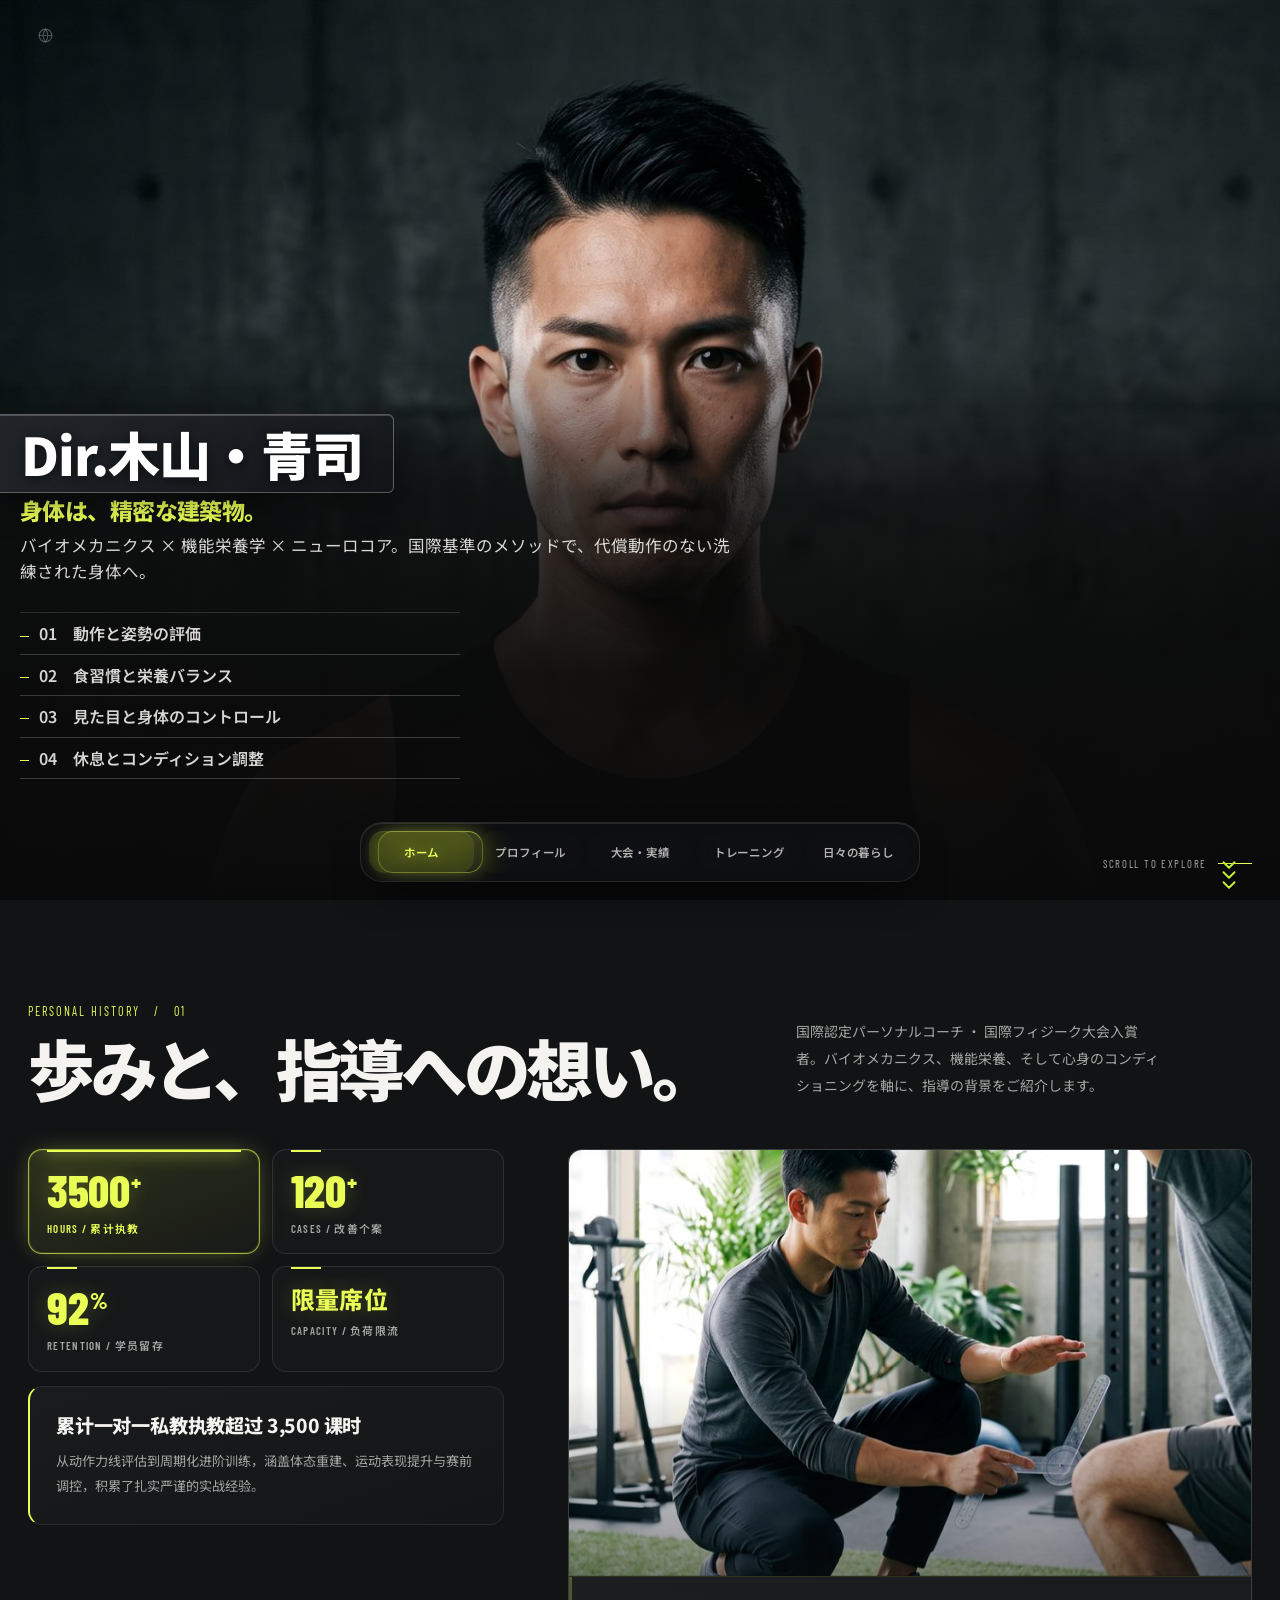
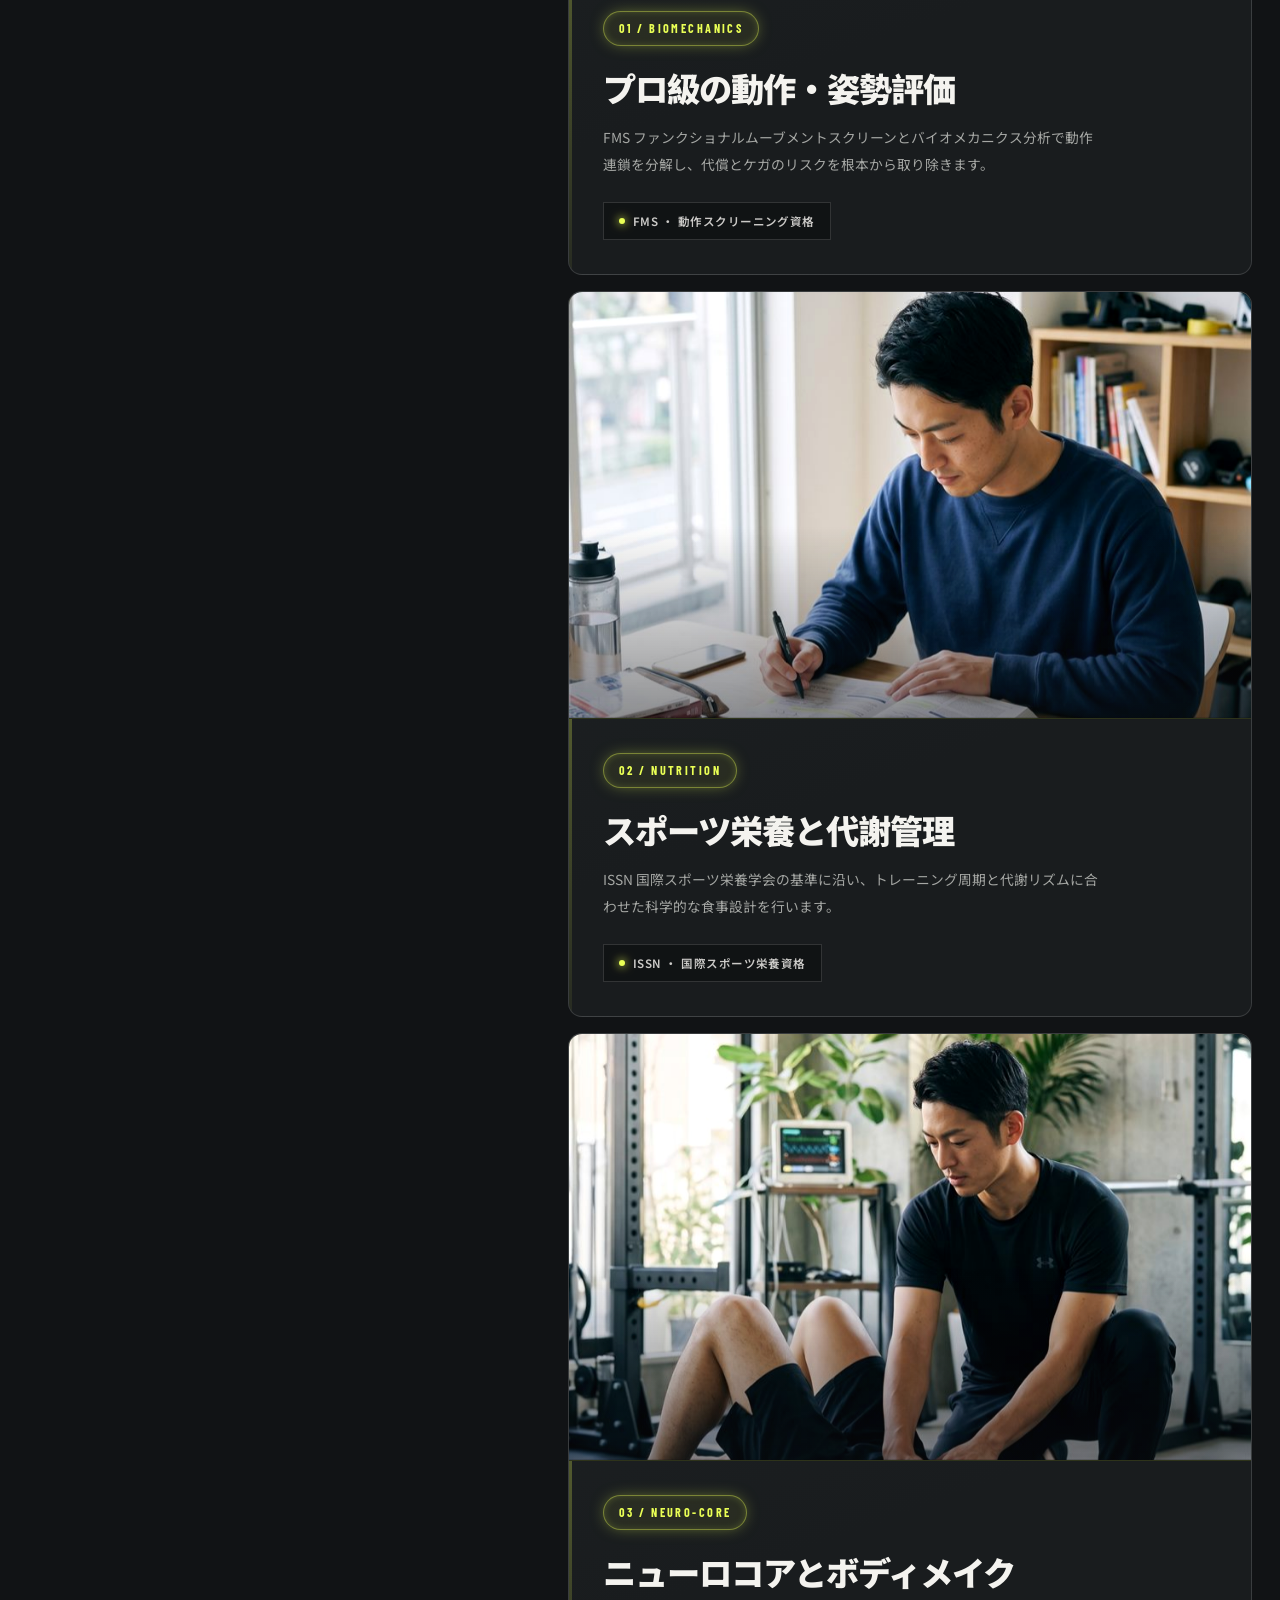
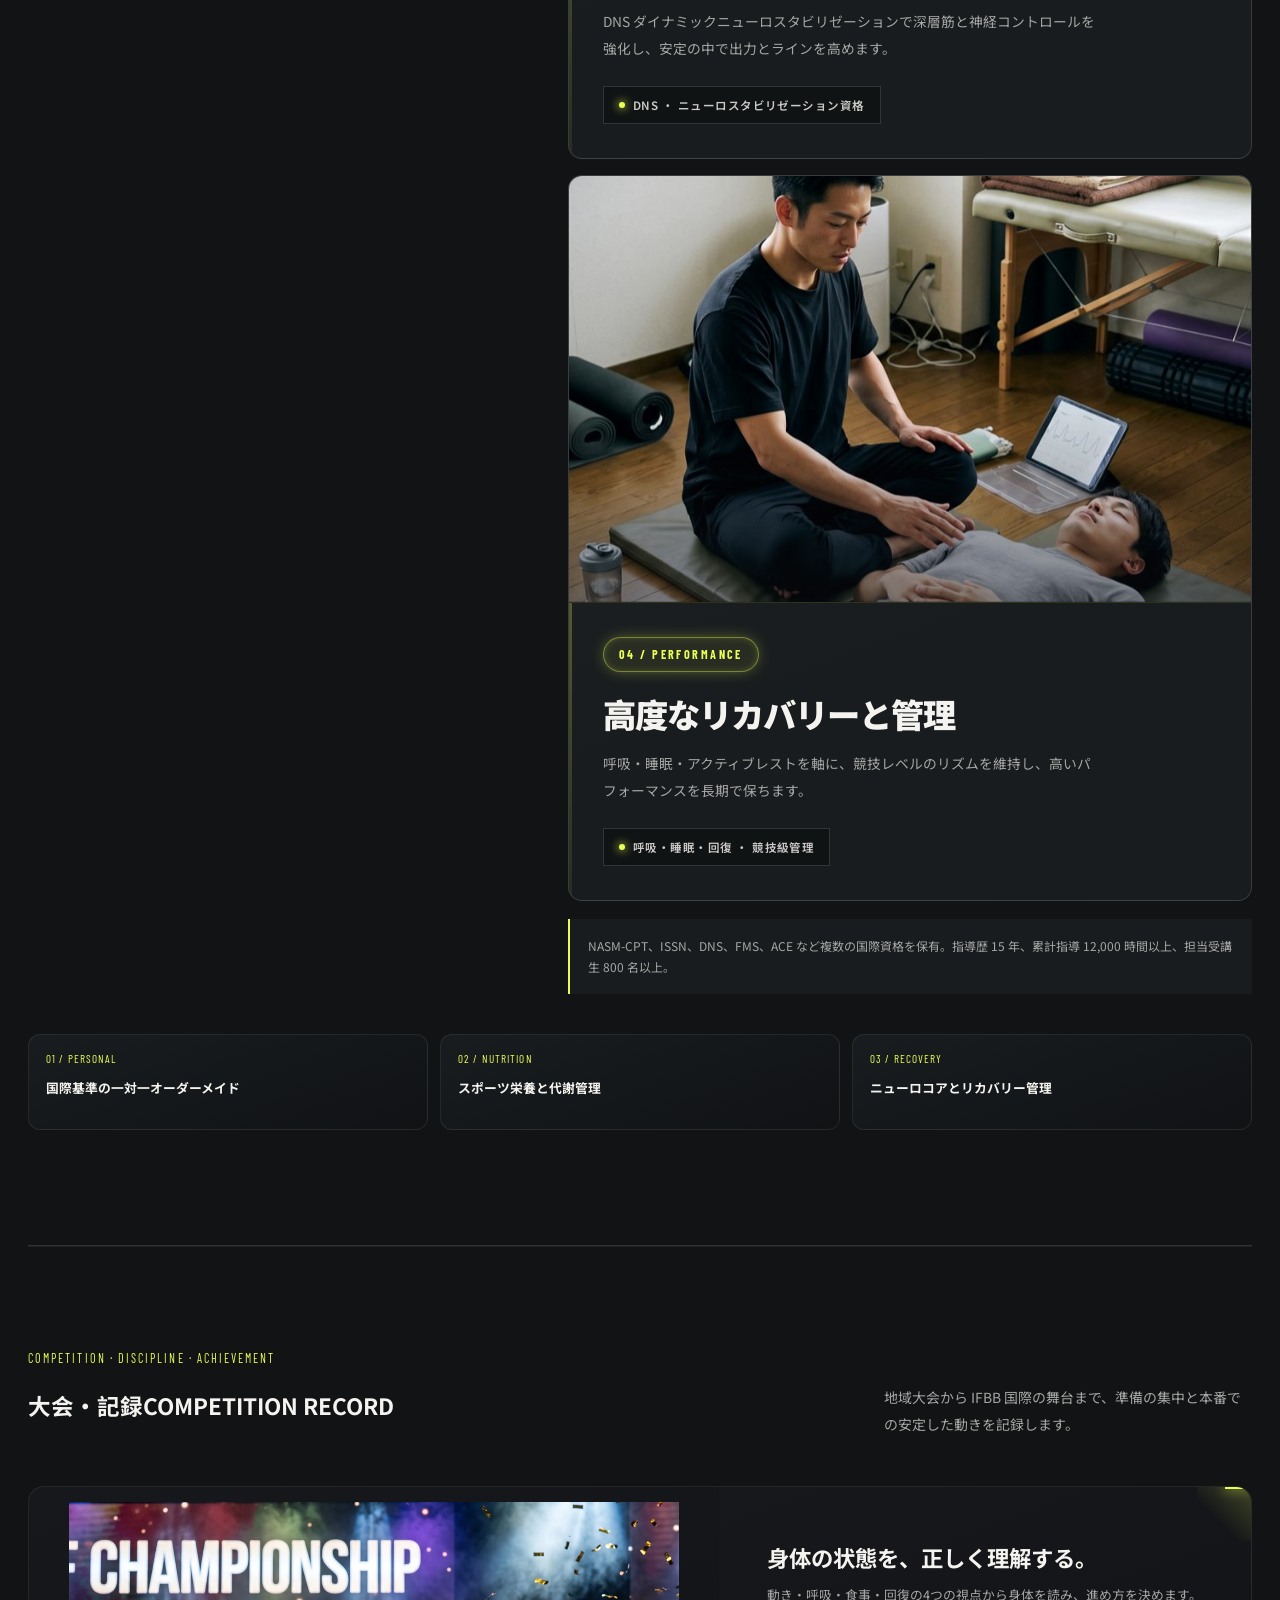
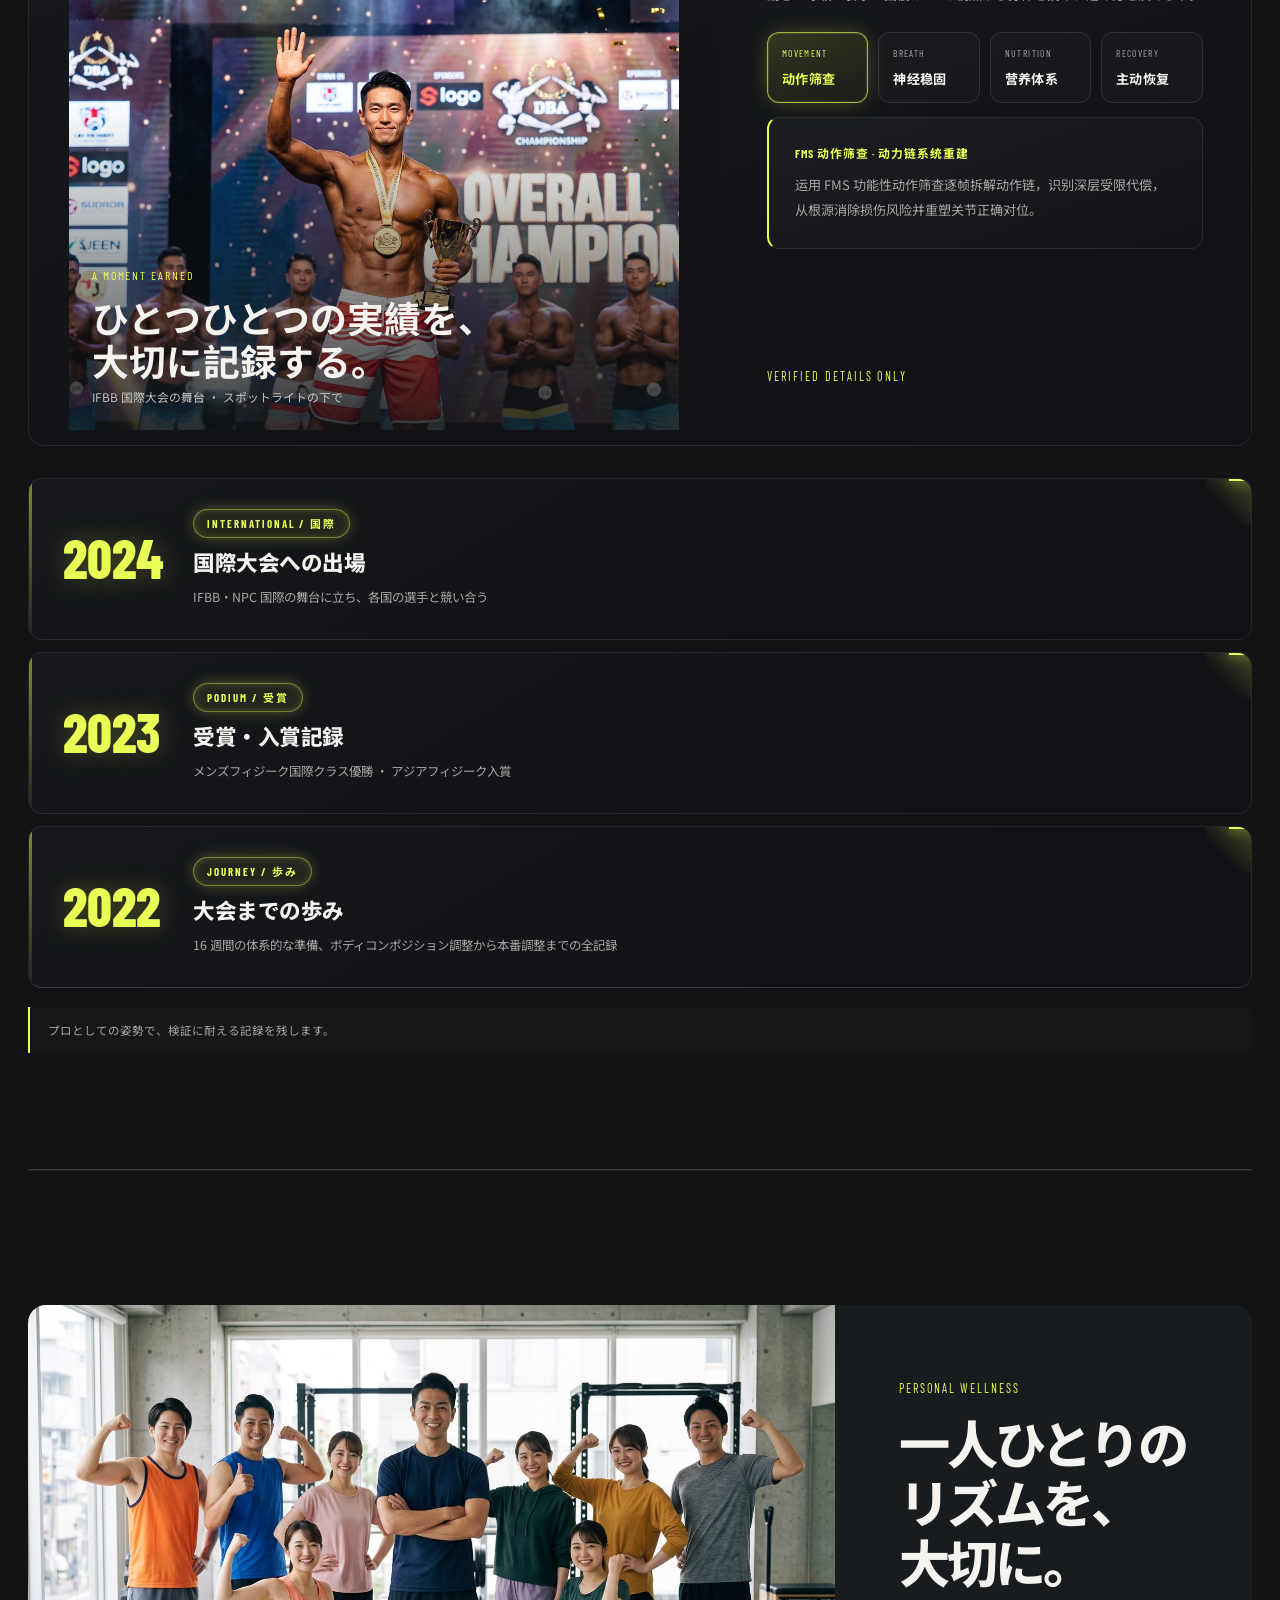
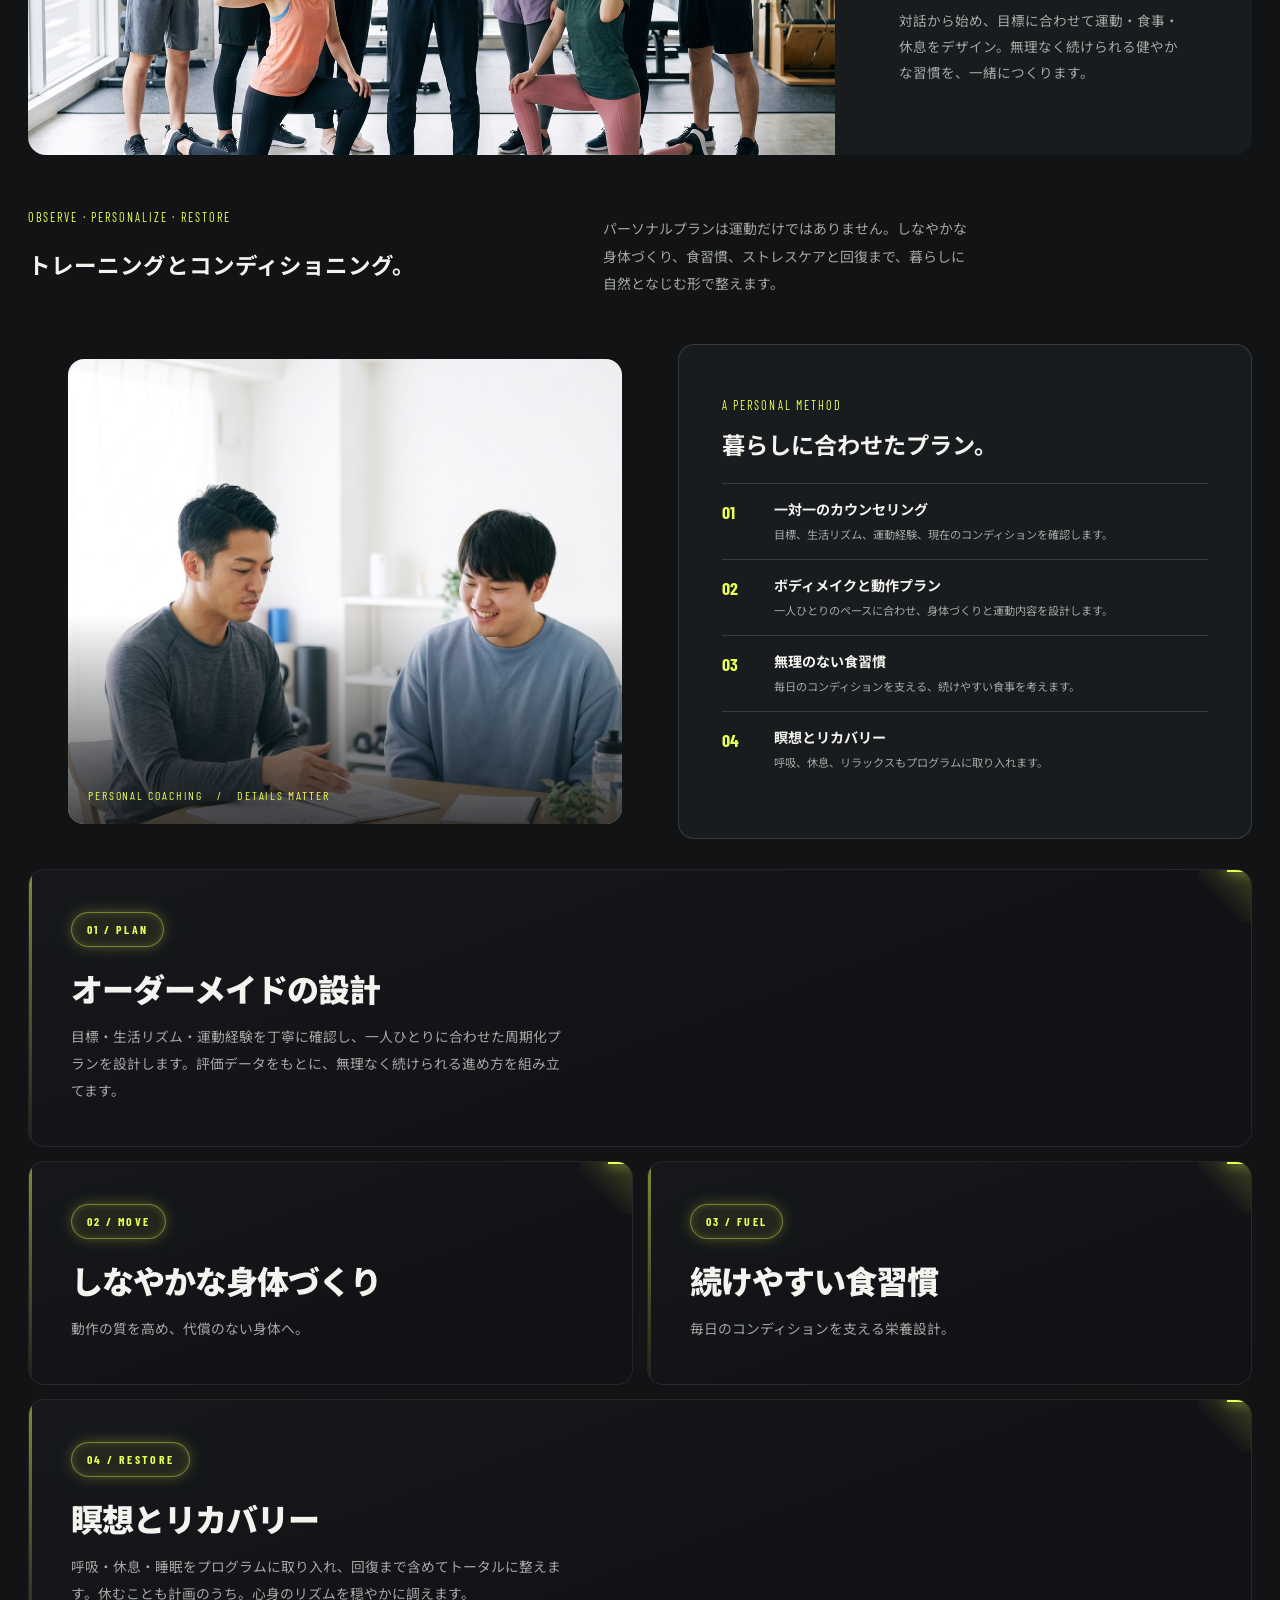
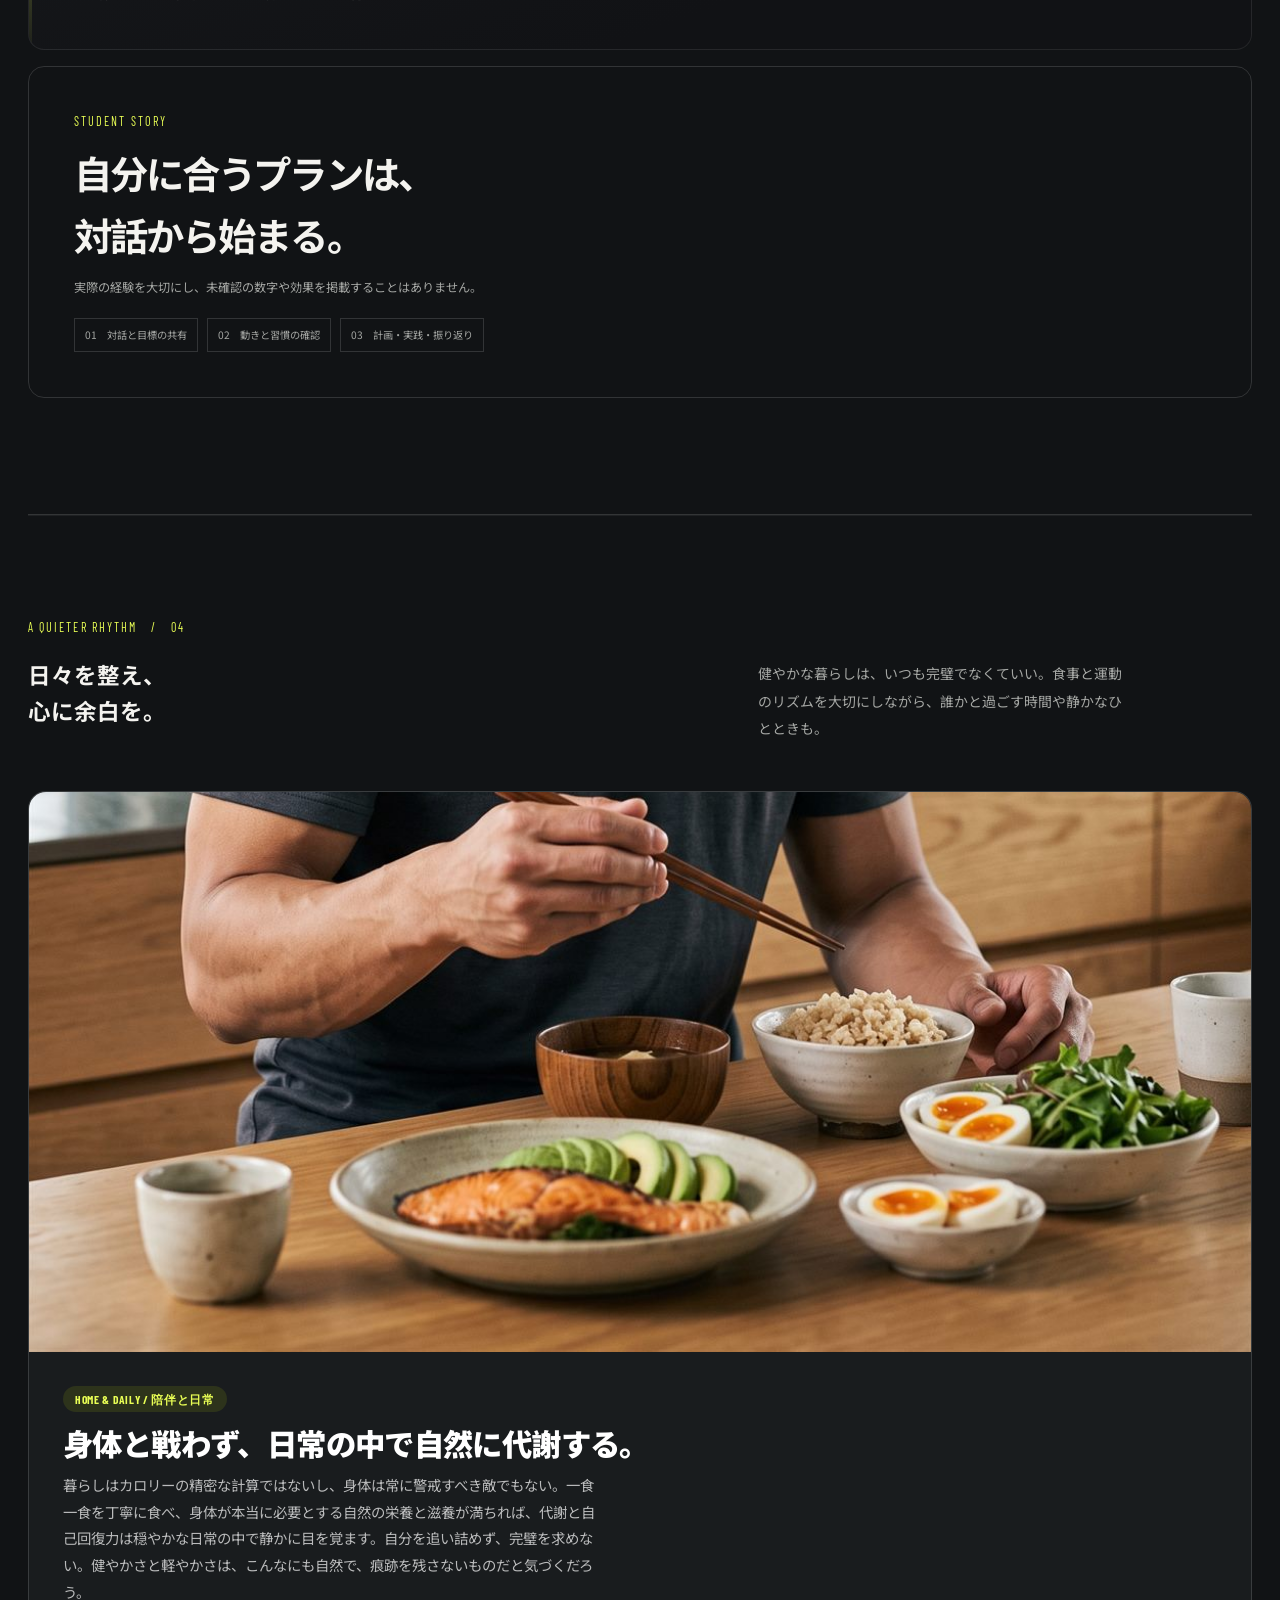
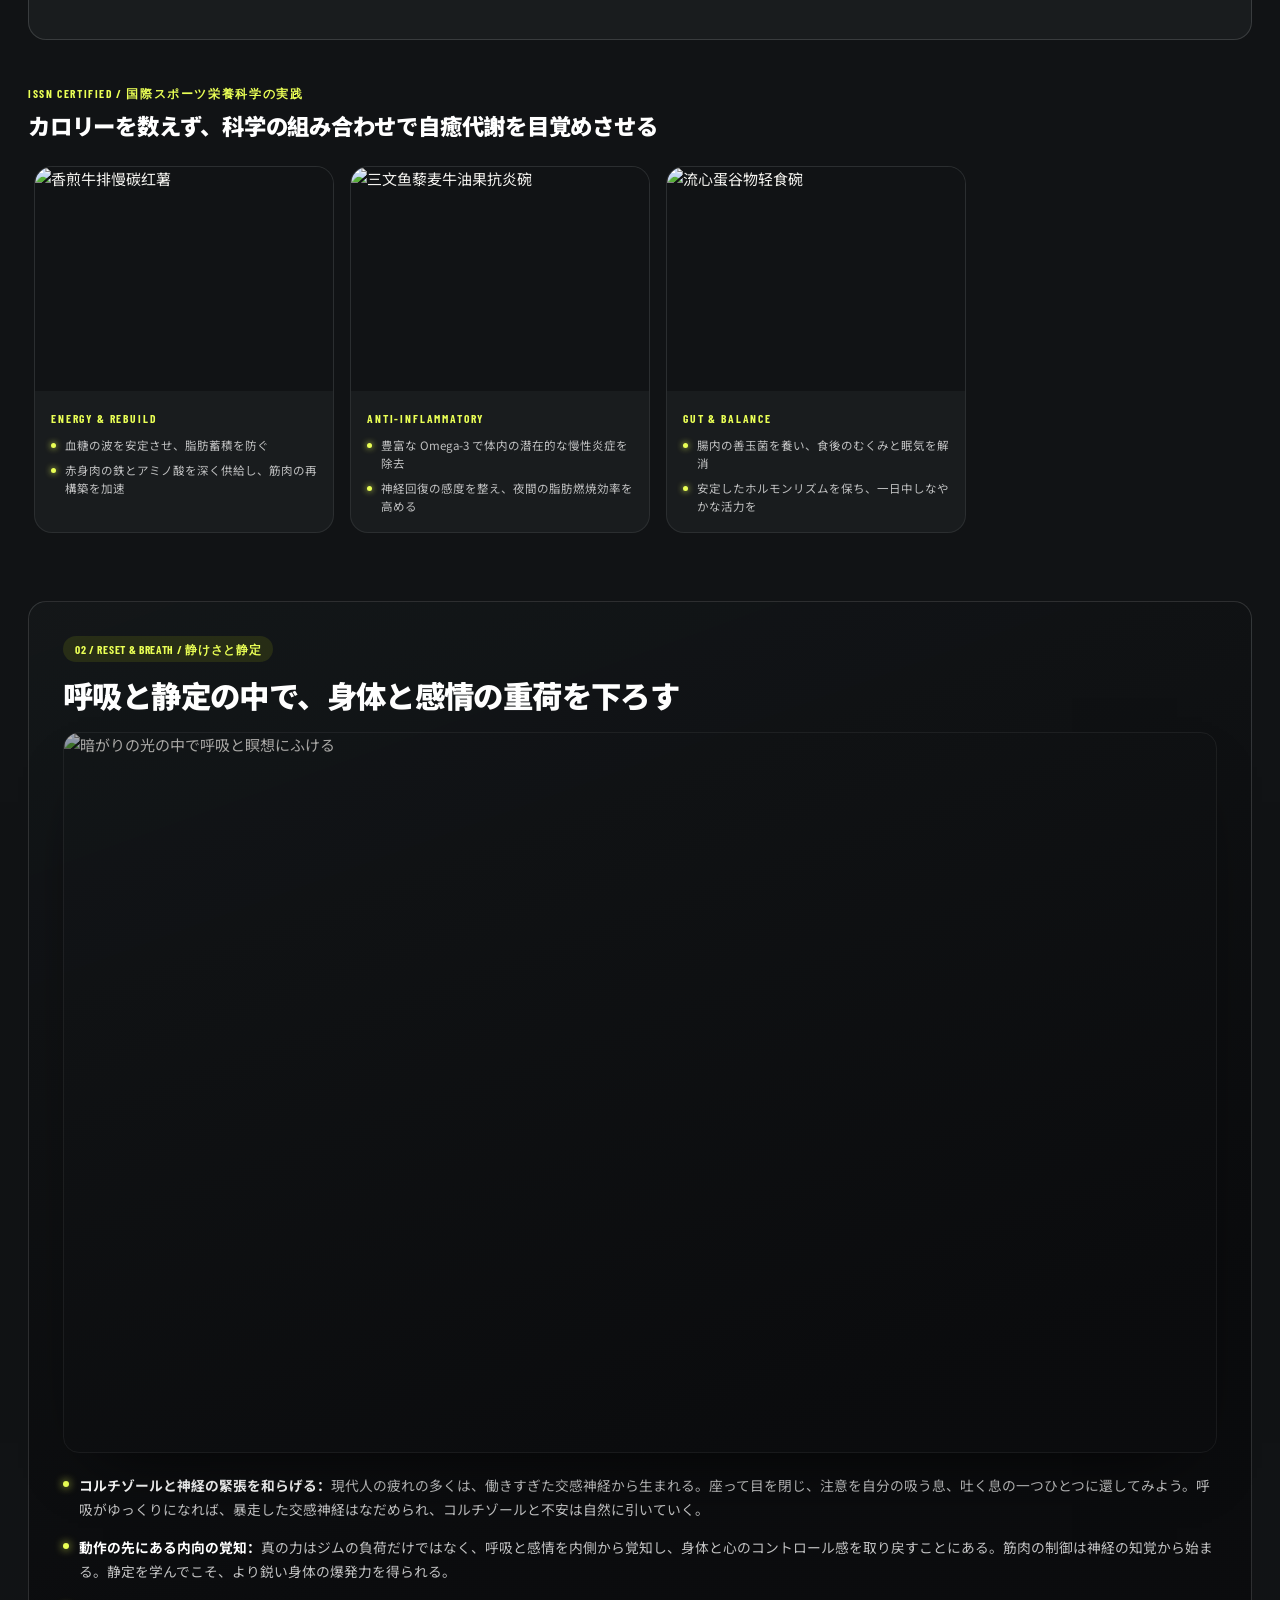
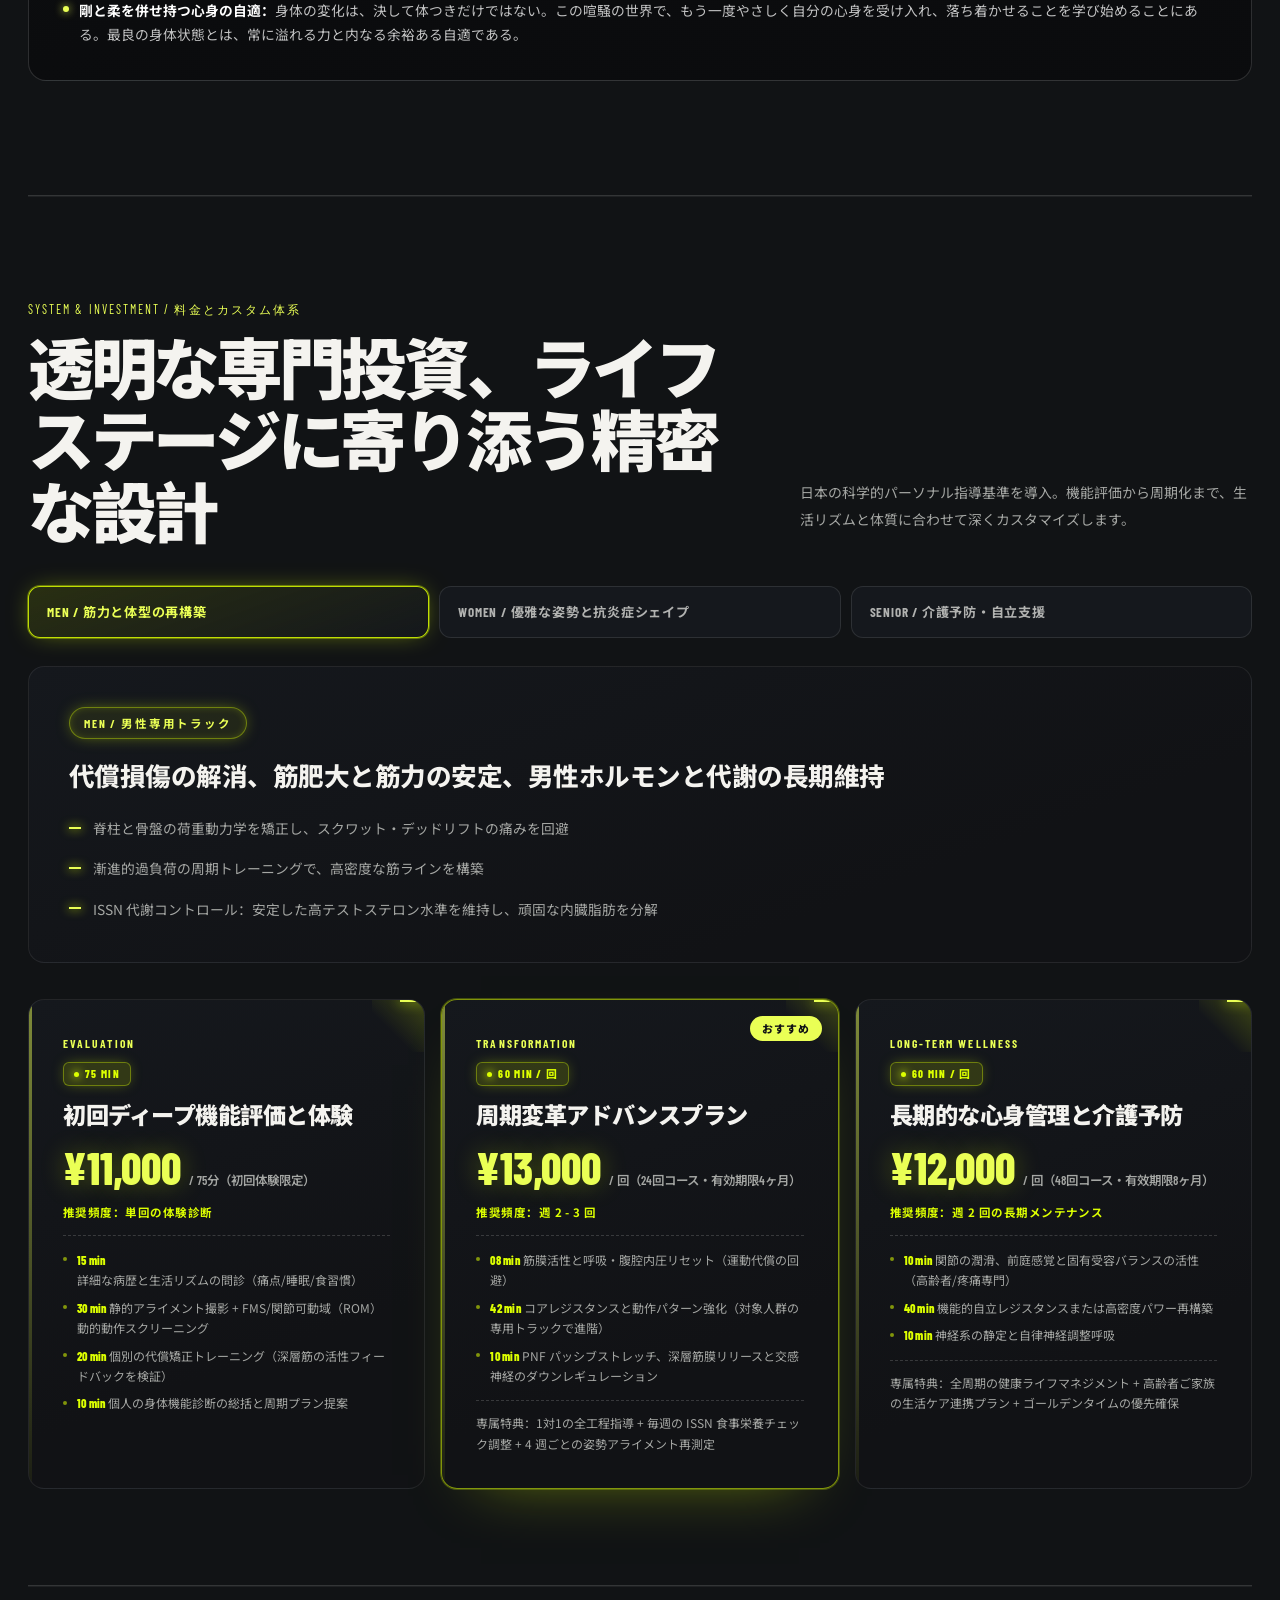
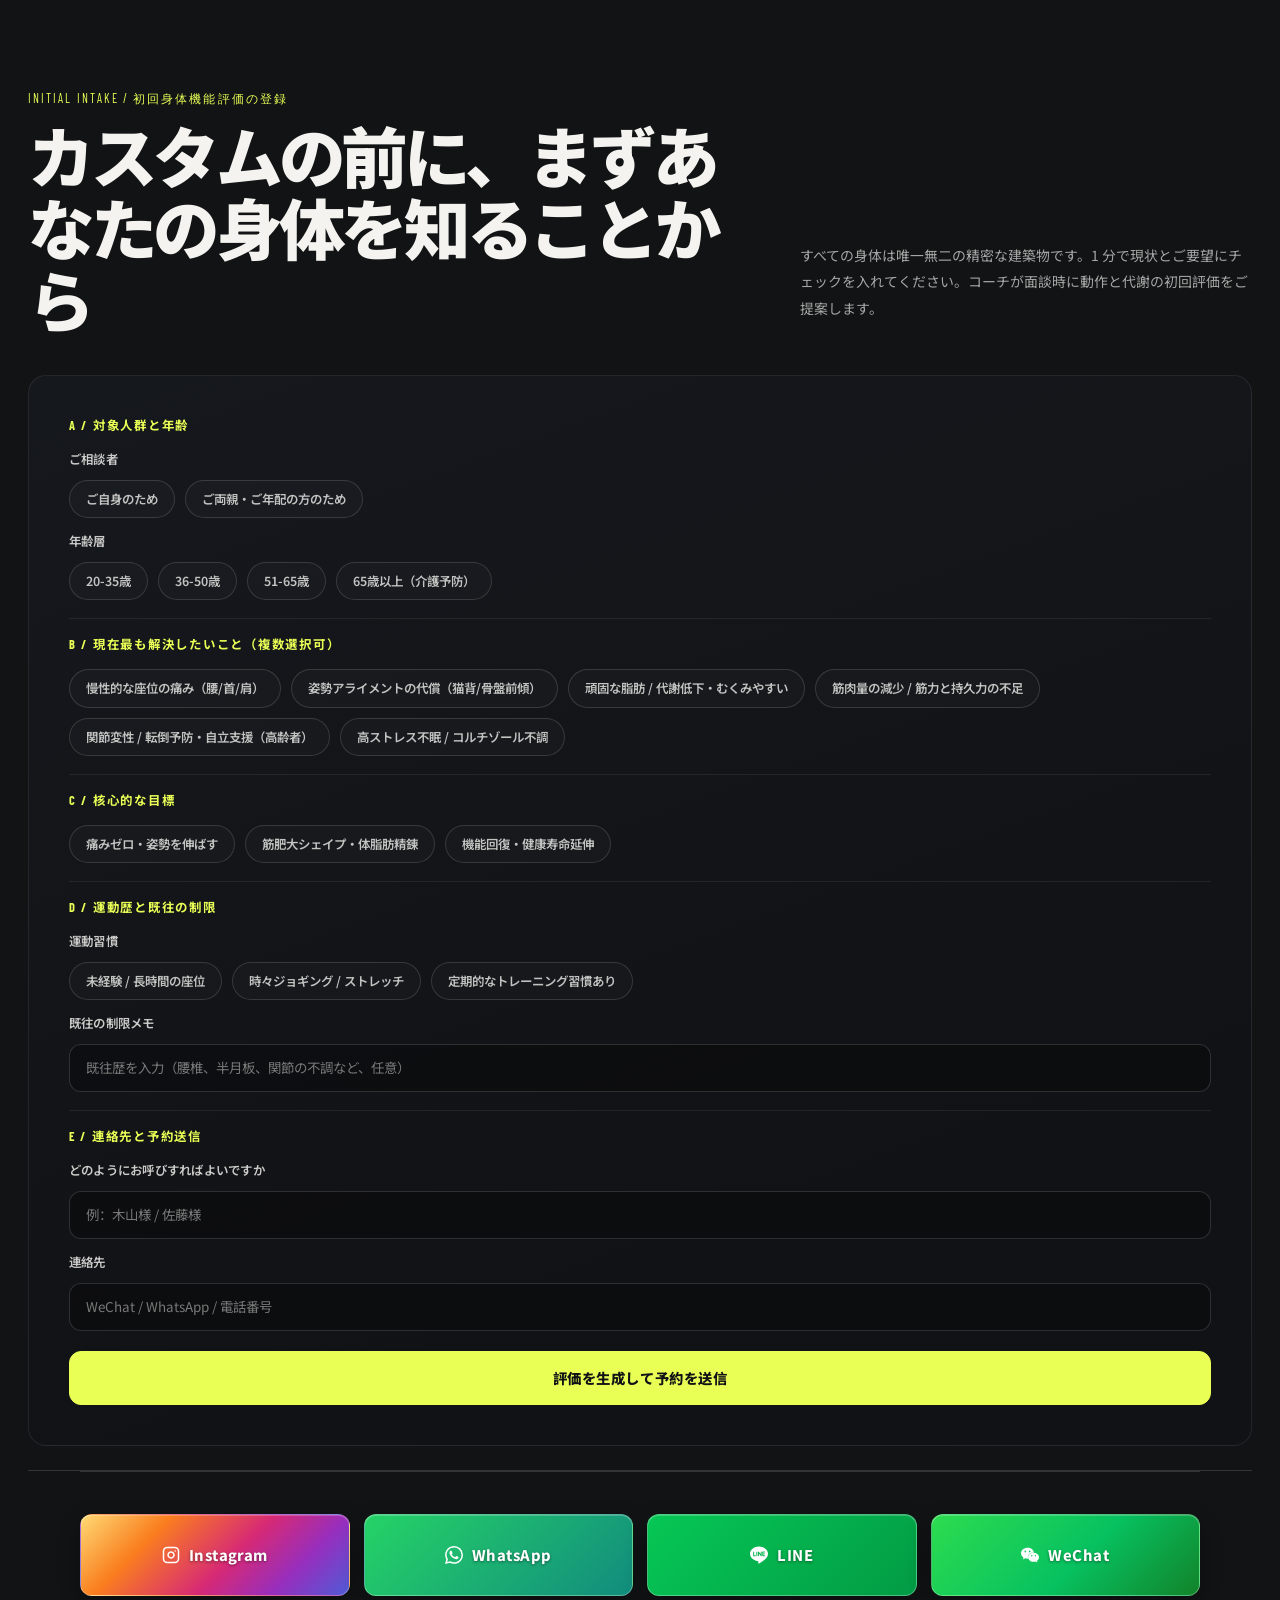
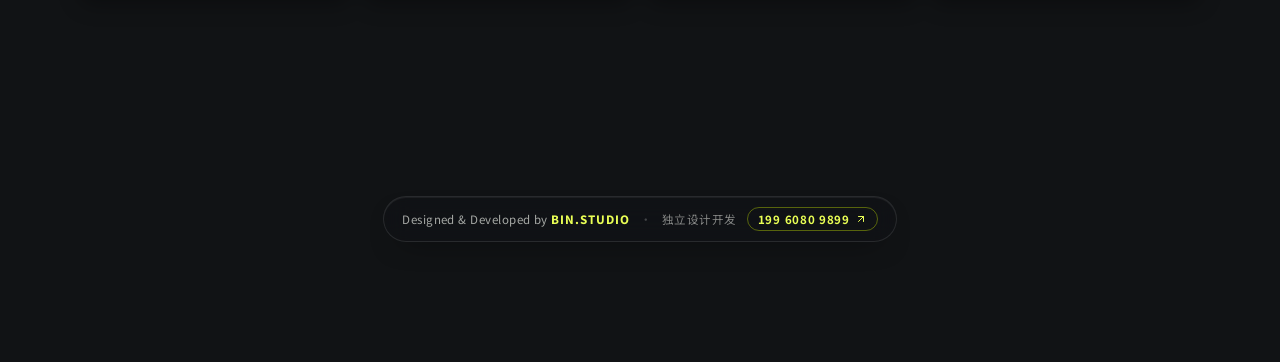
==== commit 8a0bdee6: "Add files via upload" ====
--- a/index.html
+++ b/index.html
@@ -33,7 +33,7 @@
   <main class="long-home-content">
 <section class="long-home-hero" id="me" aria-labelledby="home-title">
       <div class="long-home-hero-visual">
-        <img class="long-home-hero-photo" src="photos/coach-portrait.jpg" alt="" aria-hidden="true">
+        <img class="long-home-hero-photo" src="photos/coach-portrait.jpg" alt="" aria-hidden="true" decoding="async" fetchpriority="high">
         <div class="long-home-hero-shade"></div>
         <span class="long-home-scroll-hint"><span data-i18n="scroll_hint">SCROLL TO EXPLORE</span><i aria-hidden="true"></i></span>
       </div>
@@ -68,57 +68,96 @@
         <p class="section-intro" data-i18n="profile_intro">パーソナルプラン、しなやかな身体づくり、心身のコンディショニング。指導の背景にある経験と考え方をご紹介します。</p>
       </div>
                   <div class="resume-layout">
-        <div class="stats-dashboard">
-          <button class="stat-card reveal-item" type="button" aria-expanded="false">
-            <span class="stat-value">3500<span class="stat-unit" data-i18n="stat_hours_unit">+</span></span>
-            <span class="stat-label" data-i18n="stat_hours">HOURS</span>
-            <span class="stat-meaning" data-i18n="stat_hours_meaning">累计一对一私教执教超过 3,500 课时</span>
-            <span class="stat-detail" data-i18n="stat_hours_detail">从动作评估到周期化训练，累计一对一私教执教超过 3,500 课时，覆盖体态重建、力量进阶与赛前调整等不同阶段。</span>
-          </button>
-          <button class="stat-card reveal-item" type="button" aria-expanded="false">
-            <span class="stat-value">120<span class="stat-unit" data-i18n="stat_cases_unit">+</span></span>
-            <span class="stat-label" data-i18n="stat_cases">CASES</span>
-            <span class="stat-meaning" data-i18n="stat_cases_meaning">涵盖体态矫正、减脂及体成分重塑</span>
-            <span class="stat-detail" data-i18n="stat_cases_detail">改善个案超过 120 例，涵盖体态矫正、减脂与体成分重塑，每一例都基于评估数据制定专属方案并持续追踪。</span>
-          </button>
-          <button class="stat-card reveal-item" type="button" aria-expanded="false">
-            <span class="stat-value">92<span class="stat-unit" data-i18n="stat_retention_unit">%</span></span>
-            <span class="stat-label" data-i18n="stat_retention">RETENTION</span>
-            <span class="stat-meaning" data-i18n="stat_retention_meaning">以科学进阶与细致服务赢得长期信赖</span>
-            <span class="stat-detail" data-i18n="stat_retention_detail">学员留存率达 92%，以科学的进阶节奏与细致的服务陪伴，赢得学员的长期信赖与持续复训。</span>
-          </button>
-          <button class="stat-card reveal-item" type="button" aria-expanded="false">
-            <span class="stat-value stat-value-text" data-i18n="stat_capacity_value">限量席位</span>
-            <span class="stat-label" data-i18n="stat_capacity">CAPACITY</span>
-            <span class="stat-meaning" data-i18n="stat_capacity_meaning">每月严格限流，仅开放 2-3 个深度定制名额</span>
-            <span class="stat-detail" data-i18n="stat_capacity_detail">为保证指导质量，每月严格限流，仅开放 2-3 个深度定制名额，确保每位学员都能获得充分的关注与跟进。</span>
-          </button>
+        <div class="stats-matrix-wrap">
+          <!-- 2x2 极简数字矩阵按钮（默认第1个选中 active） -->
+          <div class="stats-grid-2x2" role="tablist" aria-label="数据统计">
+            <button class="stat-btn active" type="button" role="tab" aria-selected="true" data-stat="0">
+              <span class="stat-num">3500<small>+</small></span>
+              <span class="stat-label">HOURS / 累计执教</span>
+            </button>
+            <button class="stat-btn" type="button" role="tab" aria-selected="false" data-stat="1">
+              <span class="stat-num">120<small>+</small></span>
+              <span class="stat-label">CASES / 改善个案</span>
+            </button>
+            <button class="stat-btn" type="button" role="tab" aria-selected="false" data-stat="2">
+              <span class="stat-num">92<small>%</small></span>
+              <span class="stat-label">RETENTION / 学员留存</span>
+            </button>
+            <button class="stat-btn" type="button" role="tab" aria-selected="false" data-stat="3">
+              <span class="stat-num text-sm">限量席位</span>
+              <span class="stat-label">CAPACITY / 负荷限流</span>
+            </button>
+          </div>
+
+          <!-- 下方随点击动态滑入放大的详细文案容器 -->
+          <div class="stats-detail-panel">
+            <!-- Item 0 -->
+            <div class="stat-detail-content active" data-stat="0">
+              <h4>累计一对一私教执教超过 3,500 课时</h4>
+              <p>从动作力线评估到周期化进阶训练，涵盖体态重建、运动表现提升与赛前调控，积累了扎实严谨的实战经验。</p>
+            </div>
+            <!-- Item 1 -->
+            <div class="stat-detail-content" data-stat="1">
+              <h4>涵盖体态矫正、减脂及体成分重塑超过 120 例</h4>
+              <p>每一例均基于严苛的生物力学数据与生理节律定制，持续追踪复盘，帮助学员从根本告别代偿与反复反弹。</p>
+            </div>
+            <!-- Item 2 -->
+            <div class="stat-detail-content" data-stat="2">
+              <h4>学员留存率达 92%，以科学进阶赢得长久信赖</h4>
+              <p>不搞过度消耗的填鸭式训练，注重学员自我觉知与持续自立，以细致陪伴建立起长期的师徒信赖与复训。</p>
+            </div>
+            <!-- Item 3 -->
+            <div class="stat-detail-content" data-stat="3">
+              <h4>每月严格限流，仅开放 2-3 个深度定制名额</h4>
+              <p>为确保每位学员都能获得全维度的专注跟进与饮食、睡眠动态调控，长期维持高水准执教品质，拒绝流水线扩招。</p>
+            </div>
+          </div>
         </div>
         <div class="pillar-column">
           <div class="pillar-grid">
             <article class="pillar-card reveal-item">
-              <span class="pillar-tag" data-i18n="pillar_biomechanics">01 / BIOMECHANICS</span>
-              <h3 class="pillar-title" data-i18n="profile_step_one">動きと姿勢の確認</h3>
-              <p class="pillar-text" data-i18n="profile_step_one_text">現在の動き方や気になる点を伺います。</p>
-              <span class="pillar-credential" data-i18n="credential_pri">本人確認中</span>
+              <div class="pillar-media" role="button" tabindex="0" aria-label="放大查看：职业级动作与姿态评估">
+                <img src="photos/pillar-biomechanics.jpg" alt="职业级动作与姿态评估" loading="lazy" decoding="async">
+              </div>
+              <div class="pillar-body">
+                <span class="pillar-tag" data-i18n="pillar_biomechanics">01 / BIOMECHANICS</span>
+                <h3 class="pillar-title" data-i18n="profile_step_one">動きと姿勢の確認</h3>
+                <p class="pillar-text" data-i18n="profile_step_one_text">現在の動き方や気になる点を伺います。</p>
+                <span class="pillar-credential" data-i18n="credential_pri">本人確認中</span>
+              </div>
             </article>
             <article class="pillar-card reveal-item">
-              <span class="pillar-tag" data-i18n="pillar_nutrition">02 / NUTRITION</span>
-              <h3 class="pillar-title" data-i18n="profile_step_two">食習慣と栄養バランス</h3>
-              <p class="pillar-text" data-i18n="profile_step_two_text">日々の食事や生活リズムを一緒に振り返ります。</p>
-              <span class="pillar-credential" data-i18n="credential_issn">本人確認中</span>
+              <div class="pillar-media" role="button" tabindex="0" aria-label="放大查看：运动营养与代谢管理">
+                <img src="photos/pillar-nutrition.jpg" alt="运动营养与代谢管理" loading="lazy" decoding="async">
+              </div>
+              <div class="pillar-body">
+                <span class="pillar-tag" data-i18n="pillar_nutrition">02 / NUTRITION</span>
+                <h3 class="pillar-title" data-i18n="profile_step_two">食習慣と栄養バランス</h3>
+                <p class="pillar-text" data-i18n="profile_step_two_text">日々の食事や生活リズムを一緒に振り返ります。</p>
+                <span class="pillar-credential" data-i18n="credential_issn">本人確認中</span>
+              </div>
             </article>
             <article class="pillar-card reveal-item">
-              <span class="pillar-tag" data-i18n="pillar_neuro_core">03 / NEURO-CORE</span>
-              <h3 class="pillar-title" data-i18n="profile_step_three">体幹と身体づくり</h3>
-              <p class="pillar-text" data-i18n="profile_step_three_text">目標と状態に合わせた運動を考えます。</p>
-              <span class="pillar-credential" data-i18n="credential_dns">本人確認中</span>
+              <div class="pillar-media" role="button" tabindex="0" aria-label="放大查看：神经核心与身体塑形">
+                <img src="photos/pillar-neuro.jpg" alt="神经核心与身体塑形" loading="lazy" decoding="async">
+              </div>
+              <div class="pillar-body">
+                <span class="pillar-tag" data-i18n="pillar_neuro_core">03 / NEURO-CORE</span>
+                <h3 class="pillar-title" data-i18n="profile_step_three">体幹と身体づくり</h3>
+                <p class="pillar-text" data-i18n="profile_step_three_text">目標と状態に合わせた運動を考えます。</p>
+                <span class="pillar-credential" data-i18n="credential_dns">本人確認中</span>
+              </div>
             </article>
             <article class="pillar-card reveal-item">
-              <span class="pillar-tag" data-i18n="pillar_performance">04 / PERFORMANCE</span>
-              <h3 class="pillar-title" data-i18n="profile_step_four">休息とコンディショニング</h3>
-              <p class="pillar-text" data-i18n="profile_step_four_text">無理なく続けられる運動と休息のリズムを整えます。</p>
-              <span class="pillar-credential" data-i18n="profile_step_four_credential">本人確認中</span>
+              <div class="pillar-media" role="button" tabindex="0" aria-label="放大查看：高阶恢复与状态管理">
+                <img src="photos/pillar-recovery.jpg" alt="高阶恢复与状态管理" loading="lazy" decoding="async">
+              </div>
+              <div class="pillar-body">
+                <span class="pillar-tag" data-i18n="pillar_performance">04 / PERFORMANCE</span>
+                <h3 class="pillar-title" data-i18n="profile_step_four">休息とコンディショニング</h3>
+                <p class="pillar-text" data-i18n="profile_step_four_text">無理なく続けられる運動と休息のリズムを整えます。</p>
+                <span class="pillar-credential" data-i18n="profile_step_four_credential">本人確認中</span>
+              </div>
             </article>
           </div>
           <aside class="resume-note" data-i18n="profile_note">経歴・資格は本人確認後に掲載します。確認できない情報は掲載しません。</aside>
@@ -137,15 +176,50 @@
         <p class="section-intro" data-i18n="honors_intro">大会・出場経歴は、確認できた情報のみ掲載します。</p>
       </div>
       <div class="honors-feature">
-        <figure class="honors-image reveal-item"><img src="photos/coach-award.jpg" alt="大会の写真" data-i18n-alt="honors_image_alt"><figcaption class="honors-image-caption"><span class="display">A MOMENT EARNED</span><h3 data-i18n="honors_photo_heading">ひとつひとつの実績を、<br>大切に記録する。</h3><p data-i18n="honors_photo_note">大会名・年度・結果を確認中</p></figcaption></figure>
+        <figure class="honors-image reveal-item"><img src="photos/coach-award.jpg" alt="大会の写真" data-i18n-alt="honors_image_alt" loading="lazy" decoding="async"><figcaption class="honors-image-caption"><span class="display">A MOMENT EARNED</span><h3 data-i18n="honors_photo_heading">ひとつひとつの実績を、<br>大切に記録する。</h3><p data-i18n="honors_photo_note">大会名・年度・結果を確認中</p></figcaption></figure>
         <article class="honors-record reveal-item">
           <span class="honors-corner" aria-hidden="true"></span>
-          <div><span class="medal" aria-hidden="true">✳</span><h3 data-i18n="home_metrics_heading">身体の状態を理解する。</h3><p data-i18n="home_metrics_intro">動き、食事、休息を振り返り、一人ひとりに合った進め方を考えます。</p>
-            <div class="record-grid">
-              <div class="record-item"><span data-i18n="home_metric_label_hours">MOVEMENT / 動き</span><strong data-i18n="home_metric_hours">観察から、丁寧に</strong></div>
-              <div class="record-item"><span data-i18n="home_metric_label_cases">BREATH / 呼吸</span><strong data-i18n="home_metric_cases">身体の土台を整える</strong></div>
-              <div class="record-item"><span data-i18n="home_metric_label_retention">NUTRITION / 食事</span><strong data-i18n="home_metric_retention">無理なく続く選択へ</strong></div>
-              <div class="record-item"><span data-i18n="home_metric_label_cap">RECOVERY / 回復</span><strong data-i18n="home_metric_cap">休むことも、計画に</strong></div>
+          <div><h3 data-i18n="home_metrics_heading">身体の状態を理解する。</h3><p data-i18n="home_metrics_intro">動き、食事、休息を振り返り、一人ひとりに合った進め方を考えます。</p>
+            <div class="metrics-horizontal-strip">
+              <!-- 单排 4 联机能胶囊按键 -->
+              <div class="metrics-tabs-row" role="tablist" aria-label="身体指标">
+                <button class="metric-tab-btn active" type="button" role="tab" aria-selected="true" data-metric="0">
+                  <span class="m-tag">MOVEMENT</span>
+                  <strong class="m-title">动作筛查</strong>
+                </button>
+                <button class="metric-tab-btn" type="button" role="tab" aria-selected="false" data-metric="1">
+                  <span class="m-tag">BREATH</span>
+                  <strong class="m-title">神经稳固</strong>
+                </button>
+                <button class="metric-tab-btn" type="button" role="tab" aria-selected="false" data-metric="2">
+                  <span class="m-tag">NUTRITION</span>
+                  <strong class="m-title">营养体系</strong>
+                </button>
+                <button class="metric-tab-btn" type="button" role="tab" aria-selected="false" data-metric="3">
+                  <span class="m-tag">RECOVERY</span>
+                  <strong class="m-title">主动恢复</strong>
+                </button>
+              </div>
+
+              <!-- 下方随点击动态切换显示的详细卡片 -->
+              <div class="metric-detail-box">
+                <div class="metric-detail-item active" data-metric="0">
+                  <span class="detail-kicker">FMS 动作筛查 · 动力链系统重建</span>
+                  <p>运用 FMS 功能性动作筛查逐帧拆解动作链，识别深层受限代偿，从根源消除损伤风险并重塑关节正确对位。</p>
+                </div>
+                <div class="metric-detail-item" data-metric="1">
+                  <span class="detail-kicker">DNS 动态神经稳定 · 核心深层激活</span>
+                  <p>以发育运动学（DNS）为理论基底，建立稳固腹内压（IAP）与神经肌肉反射，让力量输出无缝传导。</p>
+                </div>
+                <div class="metric-detail-item" data-metric="2">
+                  <span class="detail-kicker">ISSN 国际营养学 · 长效代谢调节</span>
+                  <p>结合生理代谢节律与抗炎摄入标准，定制可持续坚持的膳食模型，拒绝以破坏自愈力为代价的极端节食。</p>
+                </div>
+                <div class="metric-detail-item" data-metric="3">
+                  <span class="detail-kicker">竞技级主动恢复 · 自律神经平衡</span>
+                  <p>通过呼吸法降阶过度亢奋的交感神经，结合深睡监测与筋膜减压，让身体在安静中完成深度修复。</p>
+                </div>
+              </div>
             </div>
           </div>
           <span class="section-kicker">VERIFIED DETAILS ONLY</span>
@@ -185,7 +259,7 @@
 
     <section class="page-wrap coaching-page long-home-section" id="coaching" aria-labelledby="coaching-title">
       <div class="community-opening reveal-item">
-        <img src="photos/training-community.jpg" alt="木山と受講生、トレーニング仲間の集合写真" data-i18n-alt="coaching_group_alt">
+        <img src="photos/training-community.jpg" alt="木山と受講生、トレーニング仲間の集合写真" data-i18n-alt="coaching_group_alt" loading="lazy" decoding="async">
         <div class="community-opening-copy"><span class="display">PERSONAL WELLNESS</span><h2 data-i18n="coaching_opening_title">一人ひとりのリズムを、<br>大切に。</h2><p data-i18n="coaching_opening_text">対話から始め、目標に合わせて運動・食事・休息をデザイン。無理なく続けられる健やかな習慣を、一緒につくります。</p></div>
       </div>
       <div class="coaching-heading reveal-heading">
@@ -193,7 +267,7 @@
         <p class="section-intro" data-i18n="coaching_intro">パーソナルプランは運動だけではありません。しなやかな身体づくり、食習慣、ストレスケアと回復まで、暮らしに自然となじむ形で整えます。</p>
       </div>
       <div class="coaching-top">
-        <figure class="coaching-photo reveal-item"><img src="photos/coaching-consultation.jpg" alt="コーチと受講生がオーダーメイドプランについて相談" data-i18n-alt="coaching_consult_alt"><figcaption>PERSONAL COACHING　/　DETAILS MATTER</figcaption></figure>
+        <figure class="coaching-photo reveal-item"><img src="photos/coaching-consultation.jpg" alt="コーチと受講生がオーダーメイドプランについて相談" data-i18n-alt="coaching_consult_alt" loading="lazy" decoding="async"><figcaption>PERSONAL COACHING　/　DETAILS MATTER</figcaption></figure>
         <article class="principles reveal-item">
           <span class="section-kicker">A PERSONAL METHOD</span><h3 data-i18n="coaching_method_heading">暮らしに合わせたプラン。</h3>
           <div class="principle"><b>01</b><div><h4 data-i18n="coaching_step_one">一対一のカウンセリング</h4><p data-i18n="coaching_step_one_text">目標、生活リズム、運動経験、現在のコンディションを確認します。</p></div></div>
@@ -242,7 +316,7 @@
         <!-- 教练用餐温馨主图大卡 -->
         <div class="life-hero-card reveal-item">
           <div class="life-hero-img-box">
-            <img src="photos/daily-food.jpg" alt="日式原木餐桌上的三文鱼与溏心蛋" class="life-hero-img" data-i18n-alt="life_hero_alt">
+            <img src="photos/daily-food.jpg" alt="日式原木餐桌上的三文鱼与溏心蛋" class="life-hero-img" data-i18n-alt="life_hero_alt" loading="lazy" decoding="async">
           </div>
           <div class="life-hero-content">
             <div class="capsule-tag" data-i18n="life_hero_kicker">HOME & DAILY / 陪伴与日常</div>
@@ -262,7 +336,7 @@
             <!-- 卡片 1：牛排慢碳 -->
             <article class="meal-card">
               <div class="meal-card-media">
-                <img src="https://mealpractice.b-cdn.net/79017097035911168/juicy-grilled-steak-with-roasted-sweet-potatoes-and-grilled-asparagus-bqal8JWIFY.webp" alt="香煎牛排慢碳红薯" loading="lazy">
+                <img src="https://mealpractice.b-cdn.net/79017097035911168/juicy-grilled-steak-with-roasted-sweet-potatoes-and-grilled-asparagus-bqal8JWIFY.webp" alt="香煎牛排慢碳红薯" loading="lazy" decoding="async">
               </div>
               <div class="meal-card-body">
                 <span class="meal-card-tag" data-i18n="meal_card_one_tag">ENERGY & REBUILD</span>
@@ -276,7 +350,7 @@
             <!-- 卡片 2：三文鱼抗炎碗 -->
             <article class="meal-card">
               <div class="meal-card-media">
-                <img src="https://21917313.fs1.hubspotusercontent-na1.net/hubfs/21917313/AI-Generated%20Media/Images/A%20colorful%20and%20nutrientpacked%20salmon%2C%20quinoa%2C%20and%20avocado%20salad%2C%20with%20fresh%20herbs%20and%20veggies%2C%20served%20on%20a%20white%20plate.jpeg" alt="三文鱼藜麦牛油果抗炎碗" loading="lazy">
+                <img src="https://21917313.fs1.hubspotusercontent-na1.net/hubfs/21917313/AI-Generated%20Media/Images/A%20colorful%20and%20nutrientpacked%20salmon%2C%20quinoa%2C%20and%20avocado%20salad%2C%20with%20fresh%20herbs%20and%20veggies%2C%20served%20on%20a%20white%20plate.jpeg" alt="三文鱼藜麦牛油果抗炎碗" loading="lazy" decoding="async">
               </div>
               <div class="meal-card-body">
                 <span class="meal-card-tag" data-i18n="meal_card_two_tag">ANTI-INFLAMMATORY</span>
@@ -290,7 +364,7 @@
             <!-- 卡片 3：溏心蛋高纤碗 -->
             <article class="meal-card">
               <div class="meal-card-media">
-                <img src="https://kaleandberries.com/wp-content/uploads/2026/04/savory-oatmeal-bowl-high-protein-kale-and-berries-scaled.jpg" alt="流心蛋谷物轻食碗" loading="lazy">
+                <img src="https://kaleandberries.com/wp-content/uploads/2026/04/savory-oatmeal-bowl-high-protein-kale-and-berries-scaled.jpg" alt="流心蛋谷物轻食碗" loading="lazy" decoding="async">
               </div>
               <div class="meal-card-body">
                 <span class="meal-card-tag" data-i18n="meal_card_three_tag">GUT & BALANCE</span>
@@ -311,7 +385,7 @@
 
           <!-- 极具格调的暗黑禅意大图（独立展示、绝不压字） -->
           <div class="reset-img-box">
-            <img src="https://images.unsplash.com/photo-1506126613408-eca07ce68773?auto=format&fit=crop&w=1200&q=80" alt="冥想静坐专注呼吸" class="reset-img" data-i18n-alt="life_detail_two_image_alt" loading="lazy">
+            <img src="https://images.unsplash.com/photo-1506126613408-eca07ce68773?auto=format&fit=crop&w=1200&q=80" alt="冥想静坐专注呼吸" class="reset-img" data-i18n-alt="life_detail_two_image_alt" loading="lazy" decoding="async">
           </div>
 
           <!-- 下方深度文案解析 -->
@@ -388,7 +462,7 @@
           <span class="pricing-tag" data-i18n="pricing_eval_tag">EVALUATION</span>
           <span class="pricing-duration" data-i18n="pricing_eval_duration">75 MIN</span>
           <h3 class="pricing-title" data-i18n="pricing_eval_title">初回深度功能评估与体验</h3>
-          <p class="pricing-price"><span data-i18n="pricing_eval_price">¥500</span><em data-i18n="pricing_eval_unit">/ 75 分钟（仅限新客体验）</em></p>
+          <p class="pricing-price"><span data-i18n="plan_1_price">¥500</span><em data-i18n="plan_1_unit"> / 75分钟（仅限新客体验）</em></p>
           <p class="pricing-freq" data-i18n="pricing_eval_freq">建议频率：单次体验诊断</p>
           <ul class="pricing-split">
             <li data-i18n="pricing_eval_s1"><b>15 min</b> 深度病史与生活节律问诊（痛点/睡眠/饮食习惯）</li>
@@ -403,7 +477,7 @@
           <span class="pricing-tag" data-i18n="pricing_trans_tag">TRANSFORMATION</span>
           <span class="pricing-duration" data-i18n="pricing_trans_duration">60 MIN / 节</span>
           <h3 class="pricing-title" data-i18n="pricing_trans_title">周期蜕变进阶方案</h3>
-          <p class="pricing-price"><span data-i18n="pricing_trans_price">¥600</span><em data-i18n="pricing_trans_unit">/ 节（24 课时套餐 · 有效期 4 个月）</em></p>
+          <p class="pricing-price"><span data-i18n="plan_2_price">¥600</span><em data-i18n="plan_2_unit"> / 节（24 课时套餐 · 有效期 4 个月）</em></p>
           <p class="pricing-freq" data-i18n="pricing_trans_freq">建议频率：每周 2 - 3 次</p>
           <ul class="pricing-split">
             <li data-i18n="pricing_trans_s1"><b>08 min</b> 肌筋膜激活与呼吸腹内压重置（规避运动代偿）</li>
@@ -417,7 +491,7 @@
           <span class="pricing-tag" data-i18n="pricing_long_tag">LONG-TERM WELLNESS</span>
           <span class="pricing-duration" data-i18n="pricing_long_duration">60 MIN / 节</span>
           <h3 class="pricing-title" data-i18n="pricing_long_title">长程身心管理与介护预防</h3>
-          <p class="pricing-price"><span data-i18n="pricing_long_price">¥550</span><em data-i18n="pricing_long_unit">/ 节（48 课时套餐 · 有效期 8 个月）</em></p>
+          <p class="pricing-price"><span data-i18n="plan_3_price">¥550</span><em data-i18n="plan_3_unit"> / 节（48 课时套餐 · 有效期 8 个月）</em></p>
           <p class="pricing-freq" data-i18n="pricing_long_freq">建议频率：每周 2 次长期维护</p>
           <ul class="pricing-split">
             <li data-i18n="pricing_long_s1"><b>10 min</b> 关节润滑、前庭觉与本体平衡激活（长者/疼痛专项）</li>
@@ -505,14 +579,14 @@
         <fieldset class="intake-field">
           <legend class="intake-legend" data-i18n="intake_field_e">E / 联系信息与预约提交</legend>
           <div class="intake-row">
-            <label class="intake-label" for="intake-name" data-i18n="intake_name_label">称呼</label>
-            <input class="intake-input" id="intake-name" name="name" type="text" autocomplete="name" placeholder="如：李先生 / 陈女士" data-i18n-placeholder="intake_name_placeholder">
+            <label class="intake-label" for="intake-name" data-i18n="intake_name_label">希望如何称呼你</label>
+            <input class="intake-input" id="intake-name" name="name" type="text" autocomplete="name" placeholder="叫我小美 / 彭于晏分晏？" data-i18n-placeholder="intake_name_placeholder">
           </div>
           <div class="intake-row">
             <label class="intake-label" for="intake-contact" data-i18n="intake_contact_label">联系方式</label>
             <input class="intake-input" id="intake-contact" name="contact" type="text" autocomplete="tel" placeholder="微信 / WhatsApp / 手机号" data-i18n-placeholder="intake_contact_placeholder">
           </div>
-          <button class="intake-submit" id="submit-intake-btn" type="submit" data-i18n="intake_submit">生成评估档案并提交预约</button>
+          <button class="intake-submit" id="submit-intake-btn" type="submit" data-i18n="intake_submit">生成评估并提交预约</button>
           <p class="intake-feedback" id="intake-feedback" role="status" aria-live="polite" hidden>
             <span class="intake-check" aria-hidden="true">✓</span>
             <span data-i18n="intake_feedback">评估意向已生成！请直接点击下方社交按钮添加教练，优先锁定初回评估席位。</span>
@@ -546,12 +620,55 @@
     </div>
 
     <div class="showcase-actions social-actions reveal-item">
-      <a class="showcase-cta social-cta" href="#" data-i18n="social_instagram">Instagram</a>
-      <a class="showcase-cta social-cta" href="#" data-i18n="social_whatsapp">WhatsApp</a>
-      <a class="showcase-cta social-cta" href="#" data-i18n="social_line">LINE</a>
-      <a class="showcase-cta social-cta" href="#" data-i18n="social_wechat">WeChat</a>
+      <a class="showcase-cta social-cta" href="#" data-social="instagram">
+        <svg viewBox="0 0 24 24" width="18" height="18" fill="none" stroke="currentColor" stroke-width="2" stroke-linecap="round" stroke-linejoin="round" aria-hidden="true"><rect x="2" y="2" width="20" height="20" rx="5" ry="5"></rect><path d="M16 11.37A4 4 0 1 1 12.63 8 4 4 0 0 1 16 11.37z"></path><line x1="17.5" y1="6.5" x2="17.51" y2="6.5"></line></svg>
+        <span data-i18n="social_instagram">Instagram</span>
+      </a>
+      <a class="showcase-cta social-cta" href="#" data-social="whatsapp">
+        <svg viewBox="0 0 24 24" width="18" height="18" fill="currentColor" aria-hidden="true"><path d="M17.472 14.382c-.297-.149-1.758-.867-2.03-.967-.273-.099-.471-.148-.67.15-.197.297-.767.966-.94 1.164-.173.199-.347.223-.644.075-.297-.15-1.255-.463-2.39-1.475-.883-.788-1.48-1.761-1.653-2.059-.173-.297-.018-.458.13-.606.134-.133.298-.347.446-.52.149-.174.198-.298.298-.497.099-.198.05-.371-.025-.52-.075-.149-.669-1.612-.916-2.207-.242-.579-.487-.5-.669-.51-.173-.008-.371-.01-.57-.01-.198 0-.52.074-.792.372-.272.297-1.04 1.016-1.04 2.479 0 1.462 1.065 2.875 1.213 3.074.149.198 2.096 3.2 5.077 4.487.709.306 1.262.489 1.694.625.712.227 1.36.195 1.871.118.571-.085 1.758-.719 2.006-1.413.248-.694.248-1.289.173-1.413-.074-.124-.272-.198-.57-.347m-5.421 7.403h-.004a9.87 9.87 0 0 1-5.031-1.378l-.361-.214-3.741.982.998-3.648-.235-.374a9.86 9.86 0 0 1-1.51-5.26c.001-5.45 4.436-9.884 9.888-9.884 2.64 0 5.122 1.03 6.988 2.898a9.825 9.825 0 0 1 2.893 6.994c-.003 5.45-4.437 9.884-9.885 9.884m8.413-18.297A11.815 11.815 0 0 0 12.05 0C5.495 0 .16 5.335.157 11.892c0 2.096.547 4.142 1.588 5.945L.057 24l6.305-1.654a11.882 11.882 0 0 0 5.683 1.448h.005c6.554 0 11.89-5.335 11.893-11.893a11.821 11.821 0 0 0-3.48-8.413z"></path></svg>
+        <span data-i18n="social_whatsapp">WhatsApp</span>
+      </a>
+      <a class="showcase-cta social-cta" href="#" data-social="line">
+        <svg viewBox="0 0 24 24" width="18" height="18" fill="currentColor" aria-hidden="true"><path d="M19.365 9.863c.349 0 .63.285.63.631 0 .345-.281.63-.63.63H17.61v1.125h1.755c.349 0 .63.283.63.63 0 .344-.281.629-.63.629h-2.386c-.345 0-.627-.285-.627-.629V8.108c0-.345.282-.63.63-.63h2.386c.346 0 .627.285.627.63 0 .349-.281.63-.63.63H17.61v1.125h1.755zm-3.855 3.016c0 .27-.174.51-.432.596-.064.021-.133.031-.199.031-.211 0-.391-.09-.51-.25l-2.443-3.317v2.94c0 .344-.279.629-.631.629-.346 0-.626-.285-.626-.629V8.108c0-.27.173-.51.43-.595.06-.023.136-.033.194-.033.195 0 .375.104.495.254l2.462 3.33V8.108c0-.345.282-.63.63-.63.345 0 .63.285.63.63v4.771zm-5.741 0c0 .344-.282.629-.631.629-.345 0-.627-.285-.627-.629V8.108c0-.345.282-.63.63-.63.346 0 .628.285.628.63v4.771zm-2.466.629H4.917c-.345 0-.63-.285-.63-.629V8.108c0-.345.285-.63.63-.63.348 0 .63.285.63.63v4.141h1.756c.348 0 .629.283.629.63 0 .344-.281.629-.629.629M24 10.314C24 4.943 18.615.572 12 .572S0 4.943 0 10.314c0 4.811 4.27 8.842 10.035 9.608.391.082.923.258 1.058.59.12.301.079.766.038 1.08l-.164 1.02c-.045.301-.24 1.186 1.049.645 1.291-.539 6.916-4.078 9.436-6.975C23.176 14.393 24 12.458 24 10.314"></path></svg>
+        <span data-i18n="social_line">LINE</span>
+      </a>
+      <a class="showcase-cta social-cta" href="#" data-social="wechat">
+        <svg viewBox="0 0 24 24" width="18" height="18" fill="currentColor" aria-hidden="true"><path d="M8.691 2.188C3.891 2.188 0 5.476 0 9.53c0 2.212 1.17 4.203 3.002 5.55a.59.59 0 0 1 .213.665l-.39 1.48c-.019.07-.048.141-.048.213 0 .163.13.295.29.295a.326.326 0 0 0 .167-.054l1.903-1.114a.864.864 0 0 1 .717-.098 10.16 10.16 0 0 0 2.837.403c.276 0 .543-.027.811-.05-.857-2.578.157-4.972 1.932-6.446 1.703-1.415 3.882-1.98 5.853-1.838-.576-3.583-4.196-6.348-8.596-6.348zM5.785 5.991c.642 0 1.162.529 1.162 1.18a1.17 1.17 0 0 1-1.162 1.178A1.17 1.17 0 0 1 4.623 7.17c0-.651.52-1.18 1.162-1.18zm5.813 0c.642 0 1.162.529 1.162 1.18a1.17 1.17 0 0 1-1.162 1.178 1.17 1.17 0 0 1-1.162-1.178c0-.651.52-1.18 1.162-1.18zm5.34 2.867c-1.797-.052-3.746.512-5.28 1.786-1.72 1.428-2.687 3.72-1.78 6.22.942 2.453 3.666 4.229 6.884 4.229.826 0 1.622-.12 2.361-.336a.722.722 0 0 1 .598.082l1.584.926a.272.272 0 0 0 .14.047c.134 0 .24-.111.24-.247 0-.06-.023-.12-.038-.177l-.327-1.233a.582.582 0 0 1-.023-.156.49.49 0 0 1 .201-.398C23.024 18.48 24 16.82 24 14.98c0-3.21-2.931-5.837-6.656-6.088V8.89c-.135-.01-.27-.027-.407-.032zm-2.53 3.274c.535 0 .969.44.969.982a.976.976 0 0 1-.969.983.976.976 0 0 1-.969-.983c0-.542.434-.982.97-.982zm4.844 0c.535 0 .969.44.969.982a.976.976 0 0 1-.969.983.976.976 0 0 1-.969-.983c0-.542.434-.982.969-.982z"></path></svg>
+        <span data-i18n="social_wechat">WeChat</span>
+      </a>
     </div>
   </main>
+
+  <!-- ================= 页脚：独立开发者署名（低调暗黑风） ================= -->
+  <footer class="site-footer">
+    <div class="site-credit-wrap">
+      <div class="studio-credit-badge">
+        <span class="credit-brand">Designed & Developed by <strong class="brand-name">BIN.STUDIO</strong></span>
+        <span class="credit-divider">·</span>
+        <span class="credit-service">独立设计开发</span>
+        <a href="tel:19960809899" class="credit-tel" aria-label="拨打电话咨询网站开发">
+          <span class="tel-num">199 6080 9899</span>
+          <svg class="arrow-icon" viewBox="0 0 24 24" width="12" height="12" fill="none" stroke="currentColor" stroke-width="2" stroke-linecap="round" stroke-linejoin="round" aria-hidden="true">
+            <line x1="7" y1="17" x2="17" y2="7"></line>
+            <polyline points="7 7 17 7 17 17"></polyline>
+          </svg>
+        </a>
+      </div>
+    </div>
+  </footer>
+
+  <!-- ================= 暗黑机能风照片灯箱（Lightbox） ================= -->
+  <div class="photo-modal" id="photo-modal" role="dialog" aria-modal="true" aria-label="照片预览" hidden>
+    <div class="photo-modal-backdrop" data-photo-close></div>
+    <button class="photo-modal-close" type="button" aria-label="关闭预览" data-photo-close>×</button>
+    <figure class="photo-modal-figure">
+      <img class="photo-modal-img" id="photo-modal-img" src="" alt="">
+      <figcaption class="photo-modal-caption">
+        <span class="photo-modal-title" id="photo-modal-title"></span>
+        <span class="photo-modal-credential" id="photo-modal-credential"></span>
+      </figcaption>
+    </figure>
+  </div>
   <nav class="home-section-nav" aria-label="メインナビゲーション" data-i18n-aria="main_navigation">
     <span class="dock-glow" aria-hidden="true"></span>
     <a href="#me" class="is-active" data-section="me" data-i18n="nav_home">ホーム</a>
--- a/style.css
+++ b/style.css
@@ -18,8 +18,17 @@
   margin: 0;
   background: var(--bg);
   color: var(--text);
-  font-family: 'Noto Sans JP', 'Noto Sans SC', -apple-system, BlinkMacSystemFont, 'PingFang SC', 'Hiragino Sans', 'Microsoft YaHei', sans-serif;
+  font-family: -apple-system, BlinkMacSystemFont, 'PingFang SC', 'Hiragino Sans GB', 'Noto Sans SC', 'Noto Sans JP', 'Microsoft YaHei', sans-serif;
   -webkit-font-smoothing: antialiased;
+}
+
+/* 简体中文环境：优先加载简体中文黑体，避免日文字形（如「复」）回退到异体字导致字形/字重突兀 */
+html[lang="zh-CN"] body,
+html[lang="zh-CN"] button,
+html[lang="zh-CN"] input,
+html[lang="zh-CN"] textarea,
+html[lang="zh-CN"] select {
+  font-family: -apple-system, BlinkMacSystemFont, 'PingFang SC', 'Hiragino Sans GB', 'Noto Sans SC', 'Microsoft YaHei', 'Noto Sans JP', sans-serif;
 }
 
 img { display: block; max-width: 100%; }
@@ -253,21 +262,6 @@
   font-size: .87rem;
   line-height: 1.9;
 }
-
-.site-footer {
-  display: flex;
-  width: min(100% - 56px, var(--content));
-  align-items: center;
-  justify-content: space-between;
-  gap: 16px;
-  margin: 0 auto;
-  padding: 22px 0 25px;
-  border-top: 1px solid var(--line);
-  color: var(--muted);
-  font-size: .69rem;
-}
-
-.site-footer a:hover { color: var(--accent); }
 
 /* Home: broad portrait, left-weighted title, compact credentials rail. */
 .home-hero {
@@ -914,7 +908,6 @@
   .life-detail { min-height: 100px; }
   .photo-story { gap: 20px; }
   .life-note { align-items: flex-start; flex-direction: column; }
-  .site-footer { width: calc(100% - 36px); align-items: flex-start; flex-direction: column; }
 }
 
 @media (prefers-reduced-motion: reduce) {
@@ -1868,17 +1861,27 @@
 }
 
 /* 各 App 品牌色：直接作为 background（渐变 100% 支持） */
-.long-home-content > .social-actions .social-cta[data-i18n="social_instagram"] {
+.long-home-content > .social-actions .social-cta[data-social="instagram"] {
   background: linear-gradient(135deg, #feda75 0%, #fa7e1e 26%, #d62976 56%, #962fbf 78%, #4f5bd5 100%) !important;
 }
-.long-home-content > .social-actions .social-cta[data-i18n="social_whatsapp"] {
+.long-home-content > .social-actions .social-cta[data-social="whatsapp"] {
   background: linear-gradient(135deg, #25d366 0%, #128c7e 100%) !important;
 }
-.long-home-content > .social-actions .social-cta[data-i18n="social_line"] {
+.long-home-content > .social-actions .social-cta[data-social="line"] {
   background: linear-gradient(135deg, #06c755 0%, #029b45 100%) !important;
 }
-.long-home-content > .social-actions .social-cta[data-i18n="social_wechat"] {
+.long-home-content > .social-actions .social-cta[data-social="wechat"] {
   background: linear-gradient(135deg, #2ddc4f 0%, #07c160 55%, #12832a 100%) !important;
+}
+/* 社交按钮内 SVG 图标：不收缩、垂直居中、与文字间距由父级 gap 控制 */
+.long-home-content > .social-actions .social-cta svg {
+  flex: 0 0 auto;
+  display: block;
+  width: 18px;
+  height: 18px;
+}
+.long-home-content > .social-actions .social-cta span {
+  display: inline-block;
 }
 
 /* 点击/悬停时的光泽扫过（可选增强，不影响基础显示） */
@@ -3747,4 +3750,786 @@
 @media (prefers-reduced-motion: reduce) {
   .dossier-modal-backdrop, .dossier-modal-panel, .dossier-modal-panel::before, .dossier-toast { animation: none; }
   .dossier-modal-close, .dossier-btn { transition: none; }
+}
+
+/* =====================================================================
+   #footprints 四大专业支柱：图文一体卡片 + 暗黑机能风灯箱
+   - .pillar-media：图片置顶，16/10 比例，荧光微光边框
+   - .pillar-body：文字与认证徽章紧随图片之下（无死黑遮挡）
+   - .photo-modal：全屏毛玻璃灯箱，弹性放大 + 图注
+   ===================================================================== */
+
+/* 卡片改为纵向图文一体布局，图片贴顶、文字在下 */
+.pillar-card {
+  padding: 0;
+  overflow: hidden;
+}
+.pillar-card > * { position: relative; z-index: 3; }
+
+/* 图片容器：固定比例，裁切填充，顶部圆角随卡片 */
+.pillar-media {
+  position: relative;
+  width: 100%;
+  aspect-ratio: 16 / 10;
+  overflow: hidden;
+  cursor: zoom-in;
+  background: #0a0c10;
+  border-bottom: 1px solid rgba(234, 255, 85, .16);
+}
+.pillar-media img {
+  width: 100%;
+  height: 100%;
+  object-fit: cover;
+  display: block;
+  transition: transform .6s cubic-bezier(.22, 1, .36, 1), filter .4s ease;
+  filter: saturate(1.02) contrast(1.02);
+}
+/* 悬停：轻微推近 + 荧光描边，暗示可点击放大 */
+.pillar-media::after {
+  position: absolute;
+  inset: 0;
+  z-index: 2;
+  background: linear-gradient(180deg, rgba(10, 12, 16, 0) 55%, rgba(10, 12, 16, .55) 100%);
+  opacity: .85;
+  pointer-events: none;
+  content: '';
+  transition: opacity .4s ease;
+}
+.pillar-media:hover img,
+.pillar-media:focus-visible img { transform: scale(1.06); }
+.pillar-media:hover::after,
+.pillar-media:focus-visible::after { opacity: .55; }
+.pillar-media:focus-visible {
+  outline: 2px solid rgba(234, 255, 85, .7);
+  outline-offset: -2px;
+}
+/* 放大提示角标：极简双向相反展开折角箭头（SVG，无底座/背景，避免文本符号编码乱码） */
+.pillar-media::before {
+  position: absolute;
+  right: 12px;
+  bottom: 12px;
+  z-index: 3;
+  display: block;
+  width: 14px;
+  height: 14px;
+  border: none;
+  border-radius: 0;
+  background: transparent;
+  background-image: url("data:image/svg+xml,%3Csvg xmlns='http://www.w3.org/2000/svg' viewBox='0 0 24 24' width='14' height='14' fill='none' stroke='%23dcff00' stroke-width='2.2' stroke-linecap='round' stroke-linejoin='round' aria-hidden='true'%3E%3Cpolyline points='15 3 21 3 21 9'/%3E%3Cpolyline points='9 21 3 21 3 15'/%3E%3C/svg%3E");
+  background-repeat: no-repeat;
+  background-position: center;
+  background-size: 14px 14px;
+  color: #dcff00;
+  content: '';
+  opacity: 0;
+  transform: scale(.8);
+  transition: opacity .3s ease, transform .3s ease;
+  filter: drop-shadow(0 2px 4px rgba(0, 0, 0, 0.7));
+}
+.pillar-media:hover::before,
+.pillar-media:focus-visible::before { opacity: 1; transform: scale(1); }
+
+/* 文字区：图片下方，保留原有排版节奏 */
+.pillar-body {
+  display: flex;
+  flex-direction: column;
+  align-items: flex-start;
+  padding: clamp(22px, 3vw, 34px);
+}
+
+/* ---------- 全屏暗黑机能风灯箱 ---------- */
+.photo-modal {
+  position: fixed;
+  inset: 0;
+  z-index: 9999;
+  display: flex;
+  align-items: center;
+  justify-content: center;
+  padding: 24px;
+}
+.photo-modal[hidden] { display: none; }
+.photo-modal-backdrop {
+  position: absolute;
+  inset: 0;
+  background: rgba(10, 12, 16, .9);
+  backdrop-filter: blur(18px);
+  -webkit-backdrop-filter: blur(18px);
+  opacity: 0;
+  transition: opacity .38s ease;
+}
+.photo-modal.is-open .photo-modal-backdrop { opacity: 1; }
+
+.photo-modal-figure {
+  position: relative;
+  z-index: 2;
+  display: flex;
+  flex-direction: column;
+  align-items: center;
+  gap: 16px;
+  margin: 0;
+  max-width: 90vw;
+  opacity: 0;
+  transform: scale(.9) translateY(14px);
+  transition: opacity .42s cubic-bezier(.22, 1, .36, 1), transform .42s cubic-bezier(.22, 1, .36, 1);
+}
+.photo-modal.is-open .photo-modal-figure {
+  opacity: 1;
+  transform: scale(1) translateY(0);
+}
+.photo-modal-img {
+  display: block;
+  max-width: 90vw;
+  max-height: 72vh;
+  width: auto;
+  height: auto;
+  border: 1px solid rgba(234, 255, 85, .35);
+  border-radius: 16px;
+  box-shadow: 0 30px 80px -20px rgba(0, 0, 0, .95), 0 0 40px -12px rgba(234, 255, 85, .28);
+  object-fit: contain;
+  cursor: zoom-out;
+}
+.photo-modal-caption {
+  display: flex;
+  flex-wrap: wrap;
+  align-items: center;
+  justify-content: center;
+  gap: 10px 14px;
+  max-width: 90vw;
+  text-align: center;
+}
+.photo-modal-title {
+  color: var(--text);
+  font-family: 'Barlow Condensed', 'Noto Sans SC', sans-serif;
+  font-size: 1.05rem;
+  font-weight: 700;
+  letter-spacing: .06em;
+  text-transform: uppercase;
+}
+.photo-modal-credential {
+  display: inline-flex;
+  align-items: center;
+  gap: 7px;
+  padding: 6px 13px;
+  border: 1px solid rgba(234, 255, 85, .4);
+  border-radius: 999px;
+  background: rgba(234, 255, 85, .07);
+  color: var(--accent);
+  font-size: .72rem;
+  font-weight: 600;
+  letter-spacing: .04em;
+}
+.photo-modal-credential::before {
+  width: 6px;
+  height: 6px;
+  flex: none;
+  border-radius: 50%;
+  background: var(--accent);
+  box-shadow: 0 0 8px 1px rgba(234, 255, 85, .7);
+  content: '';
+}
+
+/* 关闭按钮：右上角精致 × */
+.photo-modal-close {
+  position: absolute;
+  top: max(20px, env(safe-area-inset-top, 0px) + 14px);
+  right: max(20px, env(safe-area-inset-right, 0px) + 14px);
+  z-index: 3;
+  display: grid;
+  width: 44px;
+  height: 44px;
+  place-items: center;
+  border: 1px solid rgba(255, 255, 255, .18);
+  border-radius: 50%;
+  background: rgba(20, 23, 26, .7);
+  color: var(--text);
+  font-size: 1.5rem;
+  line-height: 1;
+  cursor: pointer;
+  backdrop-filter: blur(10px);
+  -webkit-backdrop-filter: blur(10px);
+  transition: border-color .25s ease, color .25s ease, transform .25s ease, background .25s ease;
+}
+.photo-modal-close:hover,
+.photo-modal-close:focus-visible {
+  border-color: rgba(234, 255, 85, .7);
+  color: var(--accent);
+  background: rgba(30, 34, 38, .85);
+  transform: rotate(90deg);
+  outline: none;
+}
+
+/* 打开灯箱时禁止背景滚动 */
+body.photo-modal-open { overflow: hidden; }
+
+@media (max-width: 700px) {
+  .photo-modal { padding: 16px; }
+  .photo-modal-img { max-width: 94vw; max-height: 68vh; border-radius: 14px; }
+  .photo-modal-title { font-size: .92rem; }
+  .photo-modal-close { width: 40px; height: 40px; font-size: 1.3rem; }
+  .pillar-media { aspect-ratio: 16 / 10; }
+}
+
+@media (prefers-reduced-motion: reduce) {
+  .pillar-media img,
+  .pillar-media::after,
+  .pillar-media::before,
+  .photo-modal-backdrop,
+  .photo-modal-figure,
+  .photo-modal-close { transition: none !important; }
+  .photo-modal-figure { transform: none; }
+}
+
+/* 移动端：认证徽章强制单行显示，避免末尾单字换行（如「重建」「心」「持」） */
+@media (max-width: 700px) {
+  .pillar-credential {
+    display: inline-flex;
+    flex-wrap: nowrap;
+    white-space: nowrap;
+    max-width: 100%;
+    padding: 8px 12px;
+    font-size: .64rem;
+    letter-spacing: .02em;
+  }
+  .pillar-credential::before { width: 5px; height: 5px; }
+}
+@media (max-width: 380px) {
+  .pillar-credential { font-size: .6rem; padding: 7px 10px; gap: 6px; }
+}
+
+/* =====================================================================
+   #honors 身体指标：横向单排 4 联机能胶囊 + 下方展开详情
+   - .metrics-tabs-row：一排 4 个按钮，绝不换行
+   - .metric-detail-box：随点击切换的详情卡片
+   ===================================================================== */
+.metrics-horizontal-strip {
+  margin-top: 25px;
+}
+
+/* 单排 4 联胶囊按键 */
+.metrics-tabs-row {
+  display: grid;
+  grid-template-columns: repeat(4, 1fr);
+  gap: 10px;
+}
+.metric-tab-btn {
+  display: flex;
+  flex-direction: column;
+  align-items: flex-start;
+  gap: 6px;
+  min-width: 0;
+  padding: 13px 14px;
+  border: 1px solid rgba(255, 255, 255, .1);
+  border-radius: 12px;
+  background: rgba(255, 255, 255, .02);
+  color: var(--muted);
+  text-align: left;
+  cursor: pointer;
+  transition: border-color .28s ease, background .28s ease, transform .28s ease, box-shadow .28s ease;
+}
+.metric-tab-btn .m-tag {
+  color: var(--muted);
+  font-family: 'Barlow Condensed', sans-serif;
+  font-size: .6rem;
+  letter-spacing: .14em;
+  white-space: nowrap;
+  transition: color .28s ease;
+}
+.metric-tab-btn .m-title {
+  color: var(--text);
+  font-size: .82rem;
+  font-weight: 700;
+  letter-spacing: .02em;
+  white-space: nowrap;
+  transition: color .28s ease;
+}
+.metric-tab-btn:hover {
+  border-color: rgba(234, 255, 85, .4);
+  background: rgba(234, 255, 85, .05);
+  transform: translateY(-2px);
+}
+.metric-tab-btn:focus-visible {
+  outline: 2px solid rgba(234, 255, 85, .6);
+  outline-offset: 2px;
+}
+.metric-tab-btn.active {
+  border-color: rgba(234, 255, 85, .65);
+  background: linear-gradient(160deg, rgba(234, 255, 85, .14), rgba(234, 255, 85, .03));
+  box-shadow: 0 0 24px -8px rgba(234, 255, 85, .5), inset 0 0 0 1px rgba(234, 255, 85, .12);
+}
+.metric-tab-btn.active .m-tag { color: var(--accent); }
+.metric-tab-btn.active .m-title { color: var(--accent); }
+
+/* 下方详情卡片 */
+.metric-detail-box {
+  position: relative;
+  margin-top: 14px;
+  padding: clamp(18px, 2.6vw, 26px);
+  border: 1px solid rgba(255, 255, 255, .08);
+  border-left: 2px solid var(--accent);
+  border-radius: 12px;
+  background: linear-gradient(160deg, rgba(255, 255, 255, .035), rgba(255, 255, 255, .01));
+  min-height: 118px;
+}
+.metric-detail-item {
+  display: none;
+  animation: metricDetailIn .42s cubic-bezier(.22, 1, .36, 1);
+}
+.metric-detail-item.active { display: block; }
+.metric-detail-item .detail-kicker {
+  display: block;
+  margin-bottom: 10px;
+  color: var(--accent);
+  font-family: 'Barlow Condensed', 'Noto Sans SC', sans-serif;
+  font-size: .74rem;
+  font-weight: 700;
+  letter-spacing: .08em;
+  text-transform: uppercase;
+}
+.metric-detail-item p {
+  max-width: 62ch;
+  margin: 0;
+  color: var(--muted);
+  font-size: .82rem;
+  line-height: 1.9;
+}
+@keyframes metricDetailIn {
+  from { opacity: 0; transform: translateY(8px); }
+  to { opacity: 1; transform: translateY(0); }
+}
+
+/* 移动端：仍保持单排 4 联，仅压缩内边距与字号 */
+@media (max-width: 700px) {
+  .metrics-tabs-row { gap: 7px; }
+  .metric-tab-btn { padding: 10px 9px; gap: 4px; border-radius: 10px; }
+  .metric-tab-btn .m-tag { font-size: .52rem; letter-spacing: .08em; }
+  .metric-tab-btn .m-title { font-size: .72rem; }
+  .metric-detail-box { padding: 16px; min-height: 0; }
+  .metric-detail-item .detail-kicker { font-size: .68rem; }
+  .metric-detail-item p { font-size: .78rem; line-height: 1.85; }
+}
+@media (max-width: 400px) {
+  .metrics-tabs-row { gap: 5px; }
+  .metric-tab-btn { padding: 9px 7px; }
+  .metric-tab-btn .m-tag { font-size: .48rem; letter-spacing: .04em; }
+  .metric-tab-btn .m-title { font-size: .66rem; }
+}
+@media (prefers-reduced-motion: reduce) {
+  .metric-tab-btn { transition: none; }
+  .metric-detail-item { animation: none; }
+}
+
+/* =====================================================================
+   #footprints 数据面板：2×2 极简机能四宫格 + 下方动态展开解析
+   - .stats-grid-2x2：两排 4 个紧凑按钮
+   - .stats-detail-panel：随点击滑入放大的详细文案
+   ===================================================================== */
+.stats-matrix-wrap { display: flex; flex-direction: column; gap: 14px; }
+
+/* 2×2 数字矩阵 */
+.stats-grid-2x2 {
+  display: grid;
+  grid-template-columns: repeat(2, 1fr);
+  gap: 12px;
+}
+.stat-btn {
+  position: relative;
+  display: flex;
+  flex-direction: column;
+  align-items: flex-start;
+  gap: 8px;
+  min-width: 0;
+  padding: 18px 18px 16px;
+  border: 1px solid rgba(255, 255, 255, .1);
+  border-radius: 14px;
+  background: rgba(255, 255, 255, .02);
+  color: inherit;
+  font: inherit;
+  text-align: left;
+  cursor: pointer;
+  overflow: hidden;
+  -webkit-tap-highlight-color: transparent;
+  transition: border-color .28s ease, background .28s ease, transform .28s ease, box-shadow .28s ease;
+}
+/* 顶部荧光短线 */
+.stat-btn::after {
+  position: absolute;
+  top: 0;
+  left: 18px;
+  width: 30px;
+  height: 2px;
+  background: var(--accent);
+  box-shadow: 0 0 0 rgba(234, 255, 85, 0);
+  content: '';
+  transition: width .3s cubic-bezier(.22, 1, .36, 1), box-shadow .3s ease;
+}
+.stat-btn:hover {
+  border-color: rgba(234, 255, 85, .45);
+  background: rgba(234, 255, 85, .05);
+  transform: translateY(-2px);
+}
+.stat-btn:focus-visible { outline: 2px solid rgba(234, 255, 85, .6); outline-offset: 2px; }
+.stat-btn:active { transform: translateY(1px) scale(.985); }
+.stat-btn.active {
+  border-color: rgba(234, 255, 85, .65);
+  background: linear-gradient(160deg, rgba(234, 255, 85, .13), rgba(234, 255, 85, .03));
+  box-shadow: 0 0 26px -8px rgba(234, 255, 85, .5), inset 0 0 0 1px rgba(234, 255, 85, .12);
+}
+.stat-btn.active::after { width: calc(100% - 36px); box-shadow: 0 0 16px 2px rgba(234, 255, 85, .5); }
+
+.stat-num {
+  display: block;
+  color: var(--accent);
+  font-family: 'Barlow Condensed', 'Noto Sans SC', sans-serif;
+  font-size: clamp(2.1rem, 4.4vw, 2.9rem);
+  font-weight: 800;
+  letter-spacing: -.01em;
+  line-height: .95;
+  text-shadow: 0 0 22px rgba(234, 255, 85, .24);
+  white-space: nowrap;
+}
+.stat-num small { font-size: .5em; font-weight: 800; margin-left: 2px; vertical-align: super; }
+.stat-num.text-sm { font-family: inherit; font-size: clamp(1.15rem, 2.4vw, 1.5rem); font-weight: 800; letter-spacing: .01em; line-height: 1.2; }
+.stat-btn .stat-label {
+  display: block;
+  margin: 0;
+  color: var(--muted);
+  font-family: 'Barlow Condensed', 'Noto Sans SC', sans-serif;
+  font-size: .68rem;
+  font-weight: 600;
+  letter-spacing: .12em;
+  text-transform: uppercase;
+  white-space: nowrap;
+  overflow: hidden;
+  text-overflow: ellipsis;
+  max-width: 100%;
+  transition: color .28s ease;
+}
+.stat-btn.active .stat-label { color: var(--accent); }
+
+/* 下方详情面板 */
+.stats-detail-panel {
+  position: relative;
+  padding: clamp(18px, 2.6vw, 26px);
+  border: 1px solid rgba(255, 255, 255, .08);
+  border-left: 2px solid var(--accent);
+  border-radius: 14px;
+  background: linear-gradient(160deg, rgba(255, 255, 255, .035), rgba(255, 255, 255, .01));
+  min-height: 128px;
+  overflow: hidden;
+}
+.stat-detail-content {
+  display: none;
+  animation: statDetailIn .42s cubic-bezier(.22, 1, .36, 1);
+}
+.stat-detail-content.active { display: block; }
+.stat-detail-content h4 {
+  margin: 0 0 10px;
+  color: var(--text);
+  font-size: clamp(1rem, 1.8vw, 1.2rem);
+  font-weight: 800;
+  letter-spacing: -.01em;
+  line-height: 1.35;
+}
+.stat-detail-content p {
+  max-width: 62ch;
+  margin: 0;
+  color: var(--muted);
+  font-size: .82rem;
+  line-height: 1.9;
+}
+@keyframes statDetailIn {
+  from { opacity: 0; transform: translateY(10px) scale(.985); }
+  to { opacity: 1; transform: translateY(0) scale(1); }
+}
+
+/* 移动端：仍保持 2×2，仅压缩内边距与字号 */
+@media (max-width: 700px) {
+  .stats-grid-2x2 { gap: 10px; }
+  .stat-btn { padding: 15px 14px 13px; border-radius: 12px; }
+  .stat-num { font-size: clamp(1.9rem, 9vw, 2.4rem); }
+  .stat-num.text-sm { font-size: 1.1rem; }
+  .stat-btn .stat-label { font-size: .6rem; letter-spacing: .08em; }
+  .stats-detail-panel { padding: 16px; min-height: 0; }
+  .stat-detail-content h4 { font-size: 1rem; }
+  .stat-detail-content p { font-size: .78rem; line-height: 1.85; }
+}
+@media (max-width: 400px) {
+  .stats-grid-2x2 { gap: 8px; }
+  .stat-btn { padding: 13px 12px 11px; }
+  .stat-num { font-size: 1.75rem; }
+  .stat-num.text-sm { font-size: 1rem; }
+  .stat-btn .stat-label { font-size: .55rem; letter-spacing: .04em; }
+}
+@media (prefers-reduced-motion: reduce) {
+  .stat-btn { transition: none; }
+  .stat-detail-content { animation: none; }
+}
+
+/* =====================================================================
+   iOS / Safari 移动端深度适配与性能优化
+   - 输入控件 ≥16px 防止聚焦强制放大
+   - 全面屏安全区（viewport-fit=cover + env(safe-area-inset-*)）
+   - 消除 Safari 默认控件外观
+   - 横滑容器惯性滚动 + 吸附
+   - 硬件加速，维持 60fps
+   ===================================================================== */
+
+/* ---------- 1. 消除 Safari 默认控件怪异外观 + 输入框防强制放大 ---------- */
+input,
+textarea,
+select,
+button {
+  -webkit-appearance: none;
+  appearance: none;
+  font-family: inherit;
+}
+/* iOS Safari：聚焦时若字号 < 16px 会强制放大视口，故输入控件统一 ≥16px */
+input,
+textarea,
+select {
+  font-size: 16px;
+}
+.intake-input {
+  font-size: 16px;
+  border-radius: 12px; /* 显式声明，避免被 iOS 默认圆角破坏机能风 */
+}
+.intake-submit {
+  border-radius: 12px;
+}
+/* 保留原有视觉字号观感：仅在桌面端回退到设计字号，移动端维持 16px 防放大 */
+@media (min-width: 701px) {
+  .intake-input { font-size: .84rem; }
+}
+
+/* ---------- 2. 全面屏底部安全区适配（小黑条防遮挡） ---------- */
+body {
+  padding-bottom: env(safe-area-inset-bottom);
+}
+.long-home,
+.long-home-content,
+.intake-page,
+.intake-container {
+  padding-bottom: calc(24px + env(safe-area-inset-bottom));
+}
+/* 底部固定导航栏：抬升到安全区之上 */
+.home-section-nav {
+  bottom: max(18px, calc(env(safe-area-inset-bottom) + 18px));
+}
+@media (max-width: 700px) {
+  .home-section-nav {
+    bottom: max(12px, calc(env(safe-area-inset-bottom) + 12px));
+  }
+}
+
+/* ---------- 2b. 全面屏顶部安全区适配（刘海/状态栏黑边防遮挡） ---------- */
+/* 语言切换器：下移到刘海/状态栏之下，避免被黑边遮挡 */
+.site-header.home-header .language-switcher {
+  top: max(18px, calc(env(safe-area-inset-top) + 14px));
+}
+/* 首页 Hero：顶部内边距叠加安全区，确保文字不被刘海/状态栏遮挡，
+   同时保留原有呼吸感，不挤压、不遮挡下方内容 */
+.long-home-hero-visual {
+  padding-top: calc(clamp(300px, 39svh, 420px) + env(safe-area-inset-top));
+}
+@media (max-width: 700px) {
+  .site-header.home-header .language-switcher {
+    top: max(12px, calc(env(safe-area-inset-top) + 10px));
+    left: max(12px, calc(env(safe-area-inset-left) + 12px));
+  }
+  .long-home-hero-visual {
+    padding-top: calc(clamp(260px, 34svh, 340px) + env(safe-area-inset-top));
+  }
+}
+@media (max-width: 700px) and (max-height: 820px) {
+  .long-home-hero-visual {
+    padding-top: calc(clamp(150px, 23svh, 190px) + env(safe-area-inset-top));
+  }
+}
+
+/* ---------- 3. 横滑容器：iOS 惯性滚动 + 强制吸附 ---------- */
+.showcase-track,
+.meal-cards-stage {
+  -webkit-overflow-scrolling: touch;
+  scroll-snap-type: x mandatory;
+  overscroll-behavior-x: contain;
+}
+.showcase-slide {
+  scroll-snap-align: start;
+}
+.meal-card {
+  scroll-snap-align: center;
+}
+
+/* ---------- 4. 硬件加速：过渡 / 模态 / 高斯模糊元素维持 60fps ---------- */
+/* 注意：.home-section-nav 依赖 transform: translateX(50%) 做水平居中，
+   不可用 translateZ(0) 覆盖，否则导航会错位/显示不全。
+   改用 will-change + backface-visibility 提升合成层，保留其居中变换。 */
+.photo-modal,
+.photo-modal-backdrop,
+.photo-modal-figure,
+.dossier-modal-backdrop,
+.dossier-modal-panel,
+.intake-submit,
+.chip,
+.pillar-media img {
+  transform: translateZ(0);
+  -webkit-transform: translateZ(0);
+  backface-visibility: hidden;
+  -webkit-backface-visibility: hidden;
+}
+/* 注意：.meal-card 是 scroll-snap 子项，若对其施加 transform 会破坏
+   父级 .meal-cards-stage 的横向滚动能力（WebKit/Blink 已知行为），
+   导致卡片无法滑动。此处仅提升合成层，不覆盖 transform。 */
+.meal-card {
+  backface-visibility: hidden;
+  -webkit-backface-visibility: hidden;
+}
+/* 底部导航与 Dock 光晕：仅提升合成层，不覆盖其居中 transform */
+.home-section-nav,
+.dock-glow {
+  backface-visibility: hidden;
+  -webkit-backface-visibility: hidden;
+  will-change: transform, opacity;
+}
+/* 高频动画元素提前提升为合成层 */
+.photo-modal-figure,
+.dossier-modal-panel {
+  will-change: transform, opacity;
+}
+@media (prefers-reduced-motion: reduce) {
+  .photo-modal-figure,
+  .dossier-modal-panel,
+  .dock-glow,
+  .home-section-nav {
+    will-change: auto;
+  }
+}
+
+/* ---------- 5. 图片防布局抖动（CLS = 0） ---------- */
+/* 仅为媒体容器声明宽高比，避免加载瞬间布局抖动；
+   不覆盖 img 的 height，以免破坏既有 object-fit 布局。 */
+.pillar-media {
+  aspect-ratio: 16 / 10;
+}
+.meal-card-media {
+  aspect-ratio: 4 / 3;
+}
+
+/* =====================================================================
+   页脚：独立开发者署名（低调暗黑风）
+   - .site-footer：底部留白，为悬浮 Dock 预留空间 + 安全区
+   - .studio-credit-badge：胶囊徽章，暗色玻璃 + 荧光描边
+   - .credit-tel：电话链接，荧光高亮 + 箭头微动
+   ===================================================================== */
+.site-footer {
+  position: relative;
+  z-index: 1;
+  display: flex;
+  justify-content: center;
+  padding: 8px 20px calc(120px + env(safe-area-inset-bottom));
+}
+
+.site-credit-wrap {
+  display: flex;
+  justify-content: center;
+  width: 100%;
+}
+
+.studio-credit-badge {
+  display: inline-flex;
+  flex-wrap: wrap;
+  align-items: center;
+  justify-content: center;
+  gap: 8px 10px;
+  padding: 10px 18px;
+  border: 1px solid rgba(255, 255, 255, .1);
+  border-radius: 999px;
+  background: rgba(17, 18, 21, .62);
+  box-shadow:
+    inset 0 1px 0 rgba(255, 255, 255, .06),
+    0 12px 30px -18px rgba(0, 0, 0, .85);
+  backdrop-filter: blur(12px) saturate(1.4);
+  -webkit-backdrop-filter: blur(12px) saturate(1.4);
+  color: var(--muted);
+  font-size: .72rem;
+  letter-spacing: .04em;
+  line-height: 1.4;
+  text-align: center;
+  transform: translateZ(0);
+  -webkit-transform: translateZ(0);
+}
+
+.credit-brand {
+  color: rgba(200, 202, 198, .82);
+  white-space: nowrap;
+}
+
+.credit-brand .brand-name {
+  color: var(--accent);
+  font-weight: 800;
+  letter-spacing: .08em;
+}
+
+.credit-divider {
+  color: rgba(255, 255, 255, .22);
+}
+
+.credit-service {
+  color: rgba(165, 167, 164, .78);
+  white-space: nowrap;
+}
+
+.credit-tel {
+  display: inline-flex;
+  align-items: center;
+  gap: 5px;
+  padding: 3px 10px;
+  border: 1px solid rgba(220, 255, 0, .35);
+  border-radius: 999px;
+  color: var(--accent);
+  font-weight: 700;
+  letter-spacing: .06em;
+  text-decoration: none;
+  transition: border-color .25s ease, box-shadow .25s ease, transform .25s ease;
+}
+
+.credit-tel .tel-num {
+  font-variant-numeric: tabular-nums;
+}
+
+.credit-tel .arrow-icon {
+  flex: 0 0 auto;
+  display: block;
+  transition: transform .25s ease;
+}
+
+.credit-tel:hover,
+.credit-tel:focus-visible {
+  border-color: rgba(220, 255, 0, .8);
+  box-shadow: 0 0 18px -6px rgba(220, 255, 0, .7);
+  transform: translateY(-1px);
+  outline: none;
+}
+
+.credit-tel:hover .arrow-icon,
+.credit-tel:focus-visible .arrow-icon {
+  transform: translate(2px, -2px);
+}
+
+@media (max-width: 700px) {
+  .site-footer {
+    padding: 8px 16px calc(104px + env(safe-area-inset-bottom));
+  }
+  .studio-credit-badge {
+    gap: 6px 8px;
+    padding: 9px 14px;
+    font-size: .66rem;
+  }
+}
+
+@media (prefers-reduced-motion: reduce) {
+  .credit-tel,
+  .credit-tel .arrow-icon {
+    transition: none;
+  }
 }
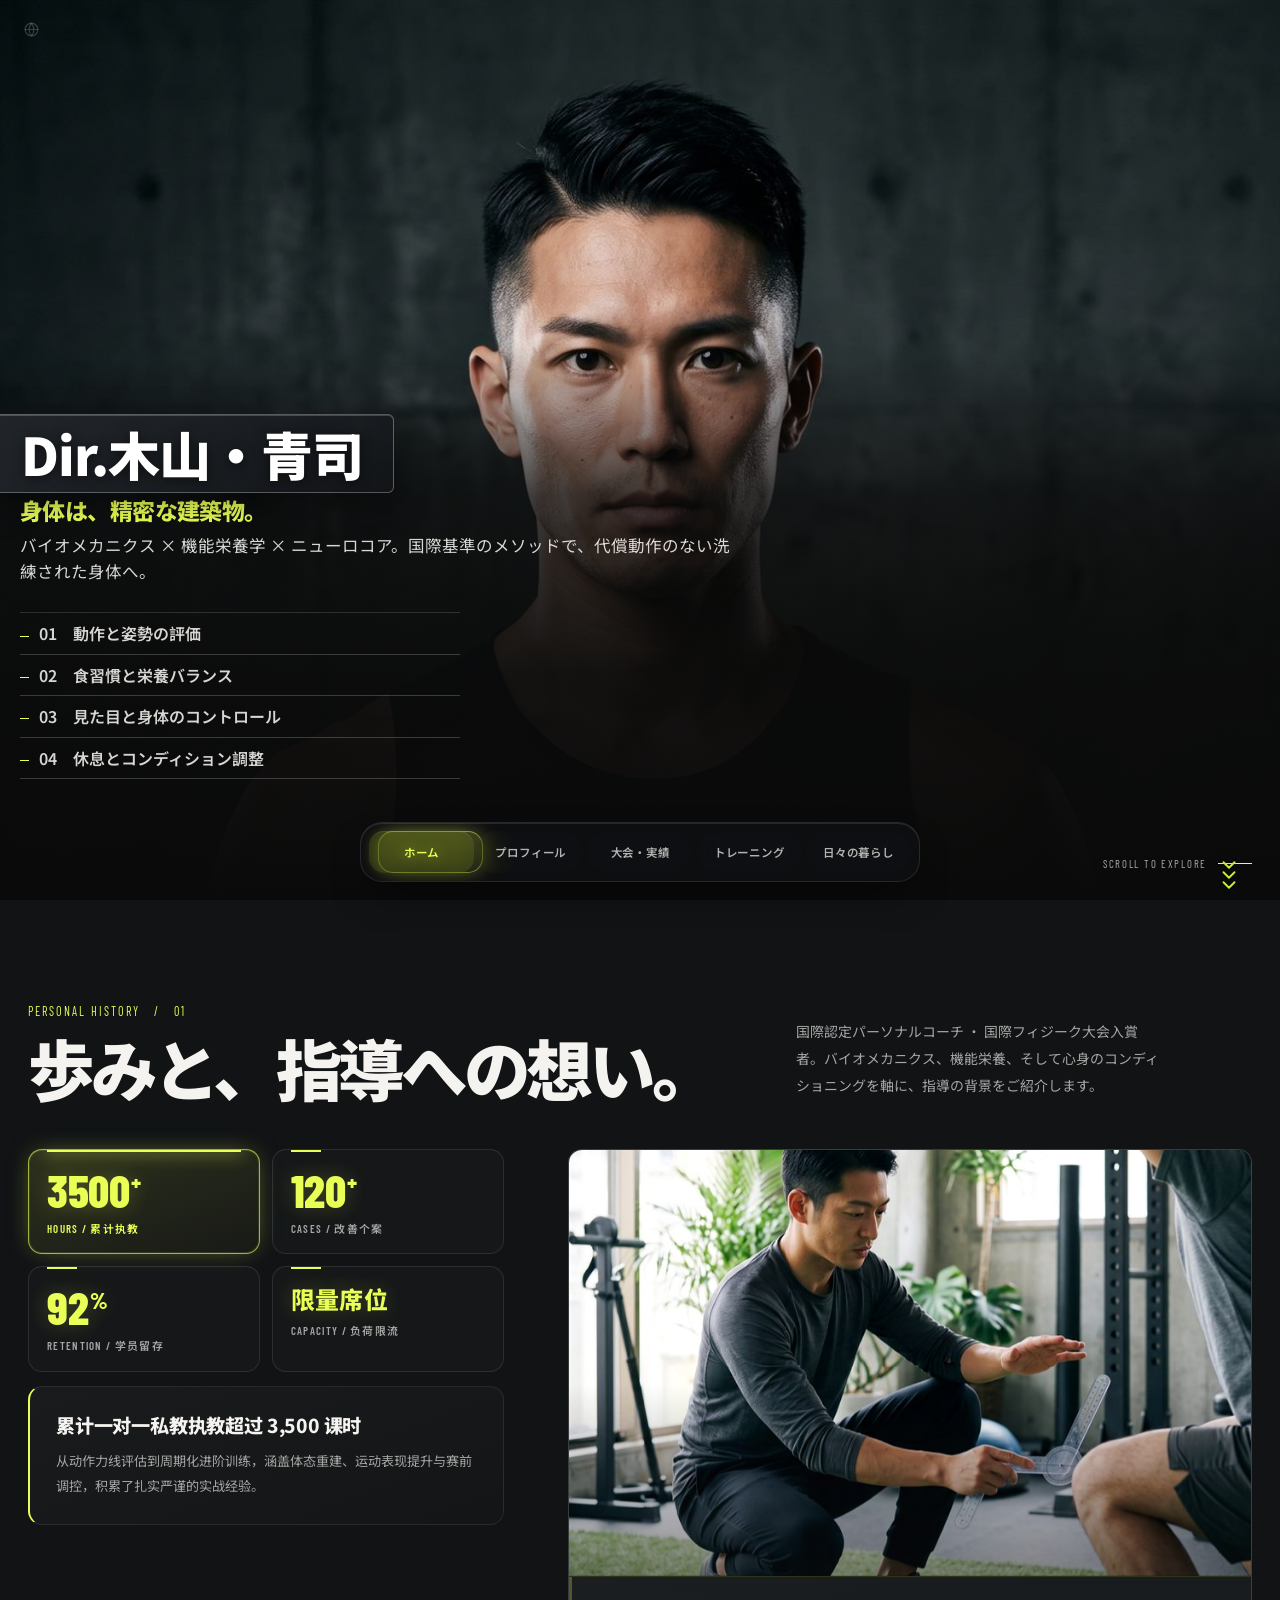
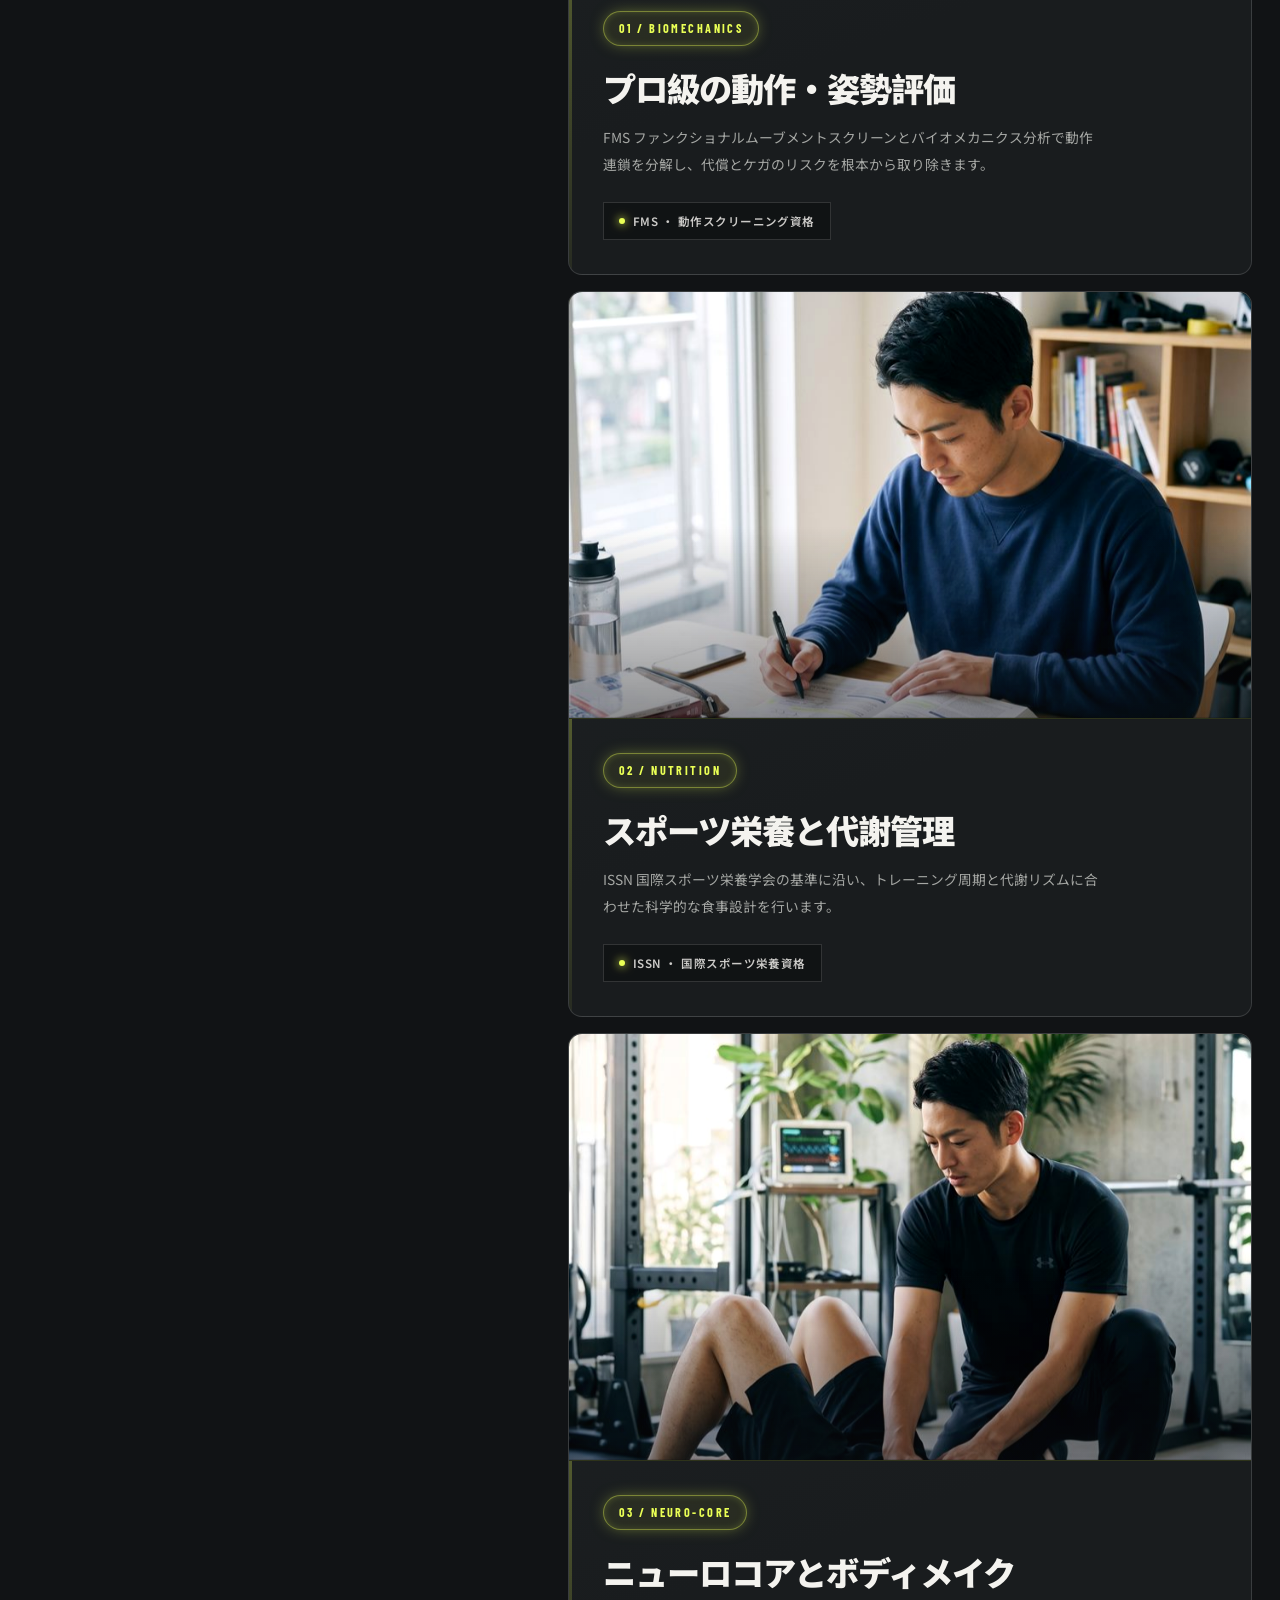
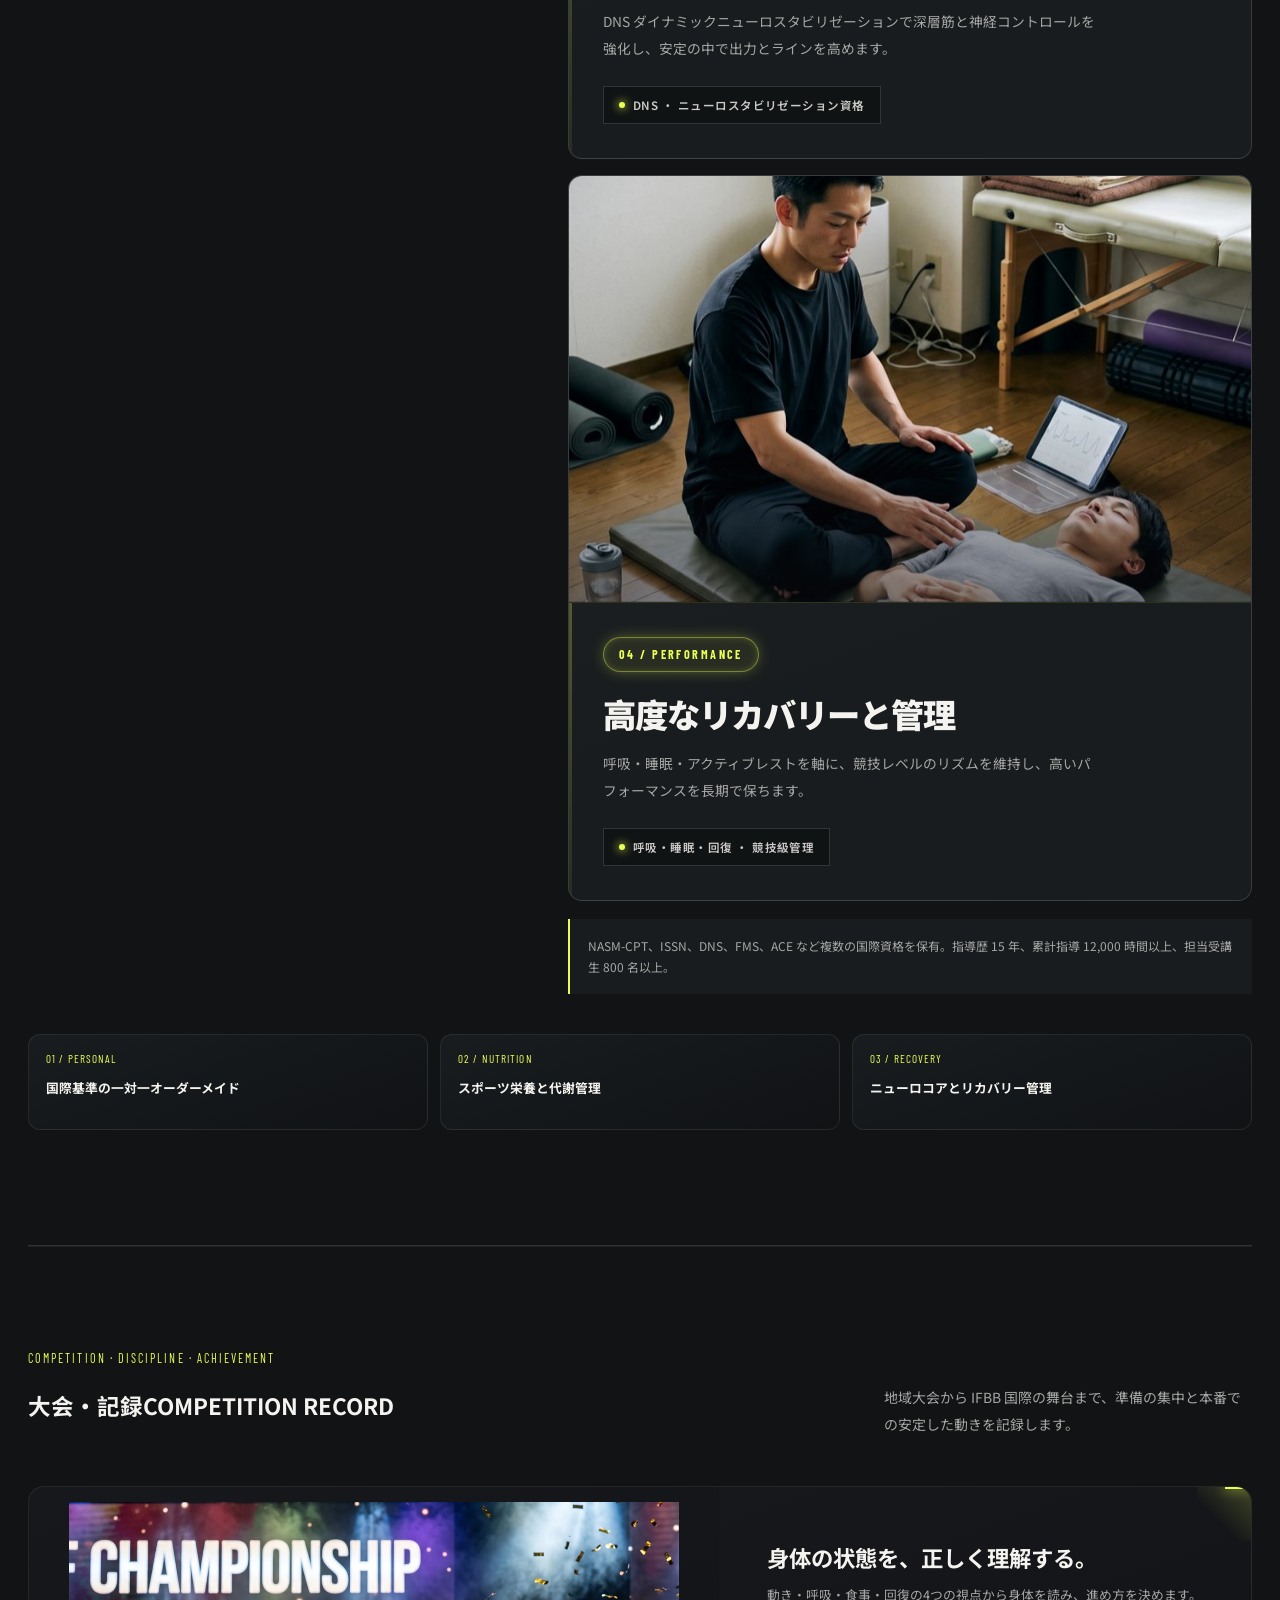
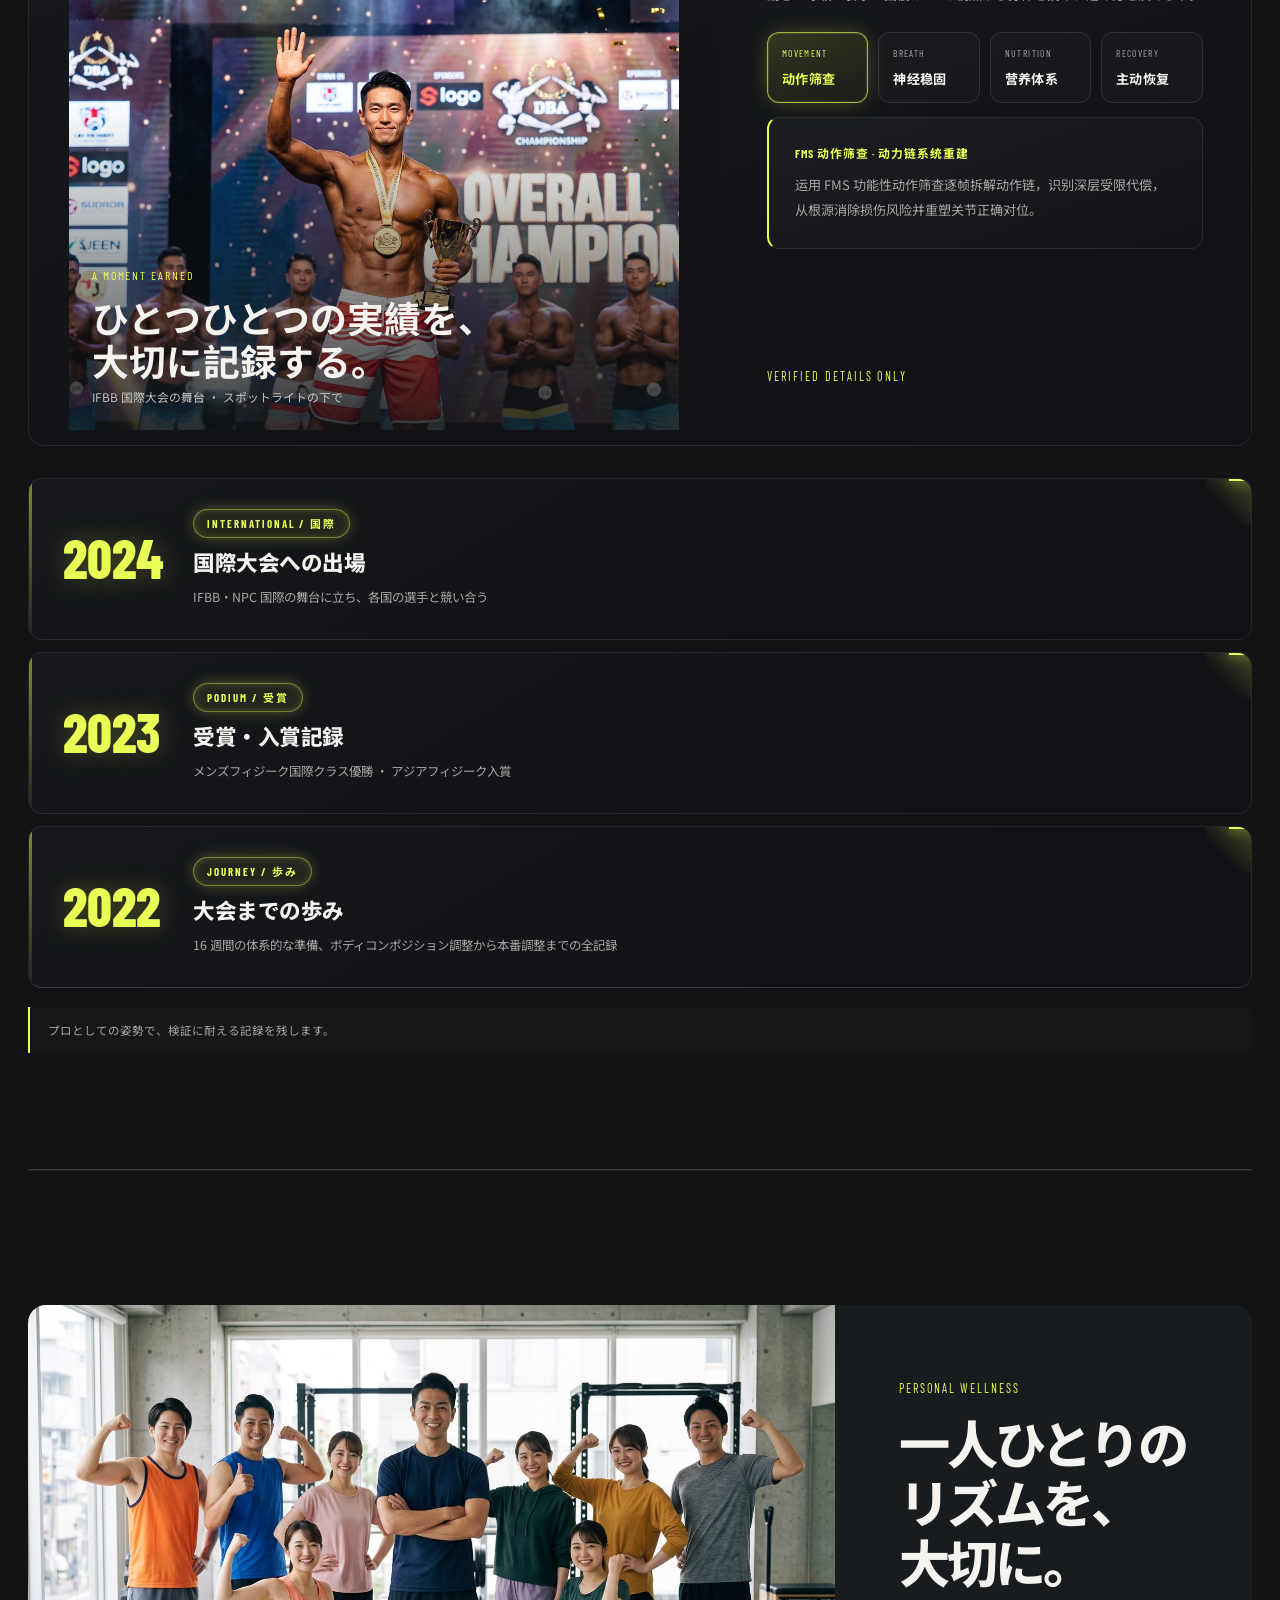
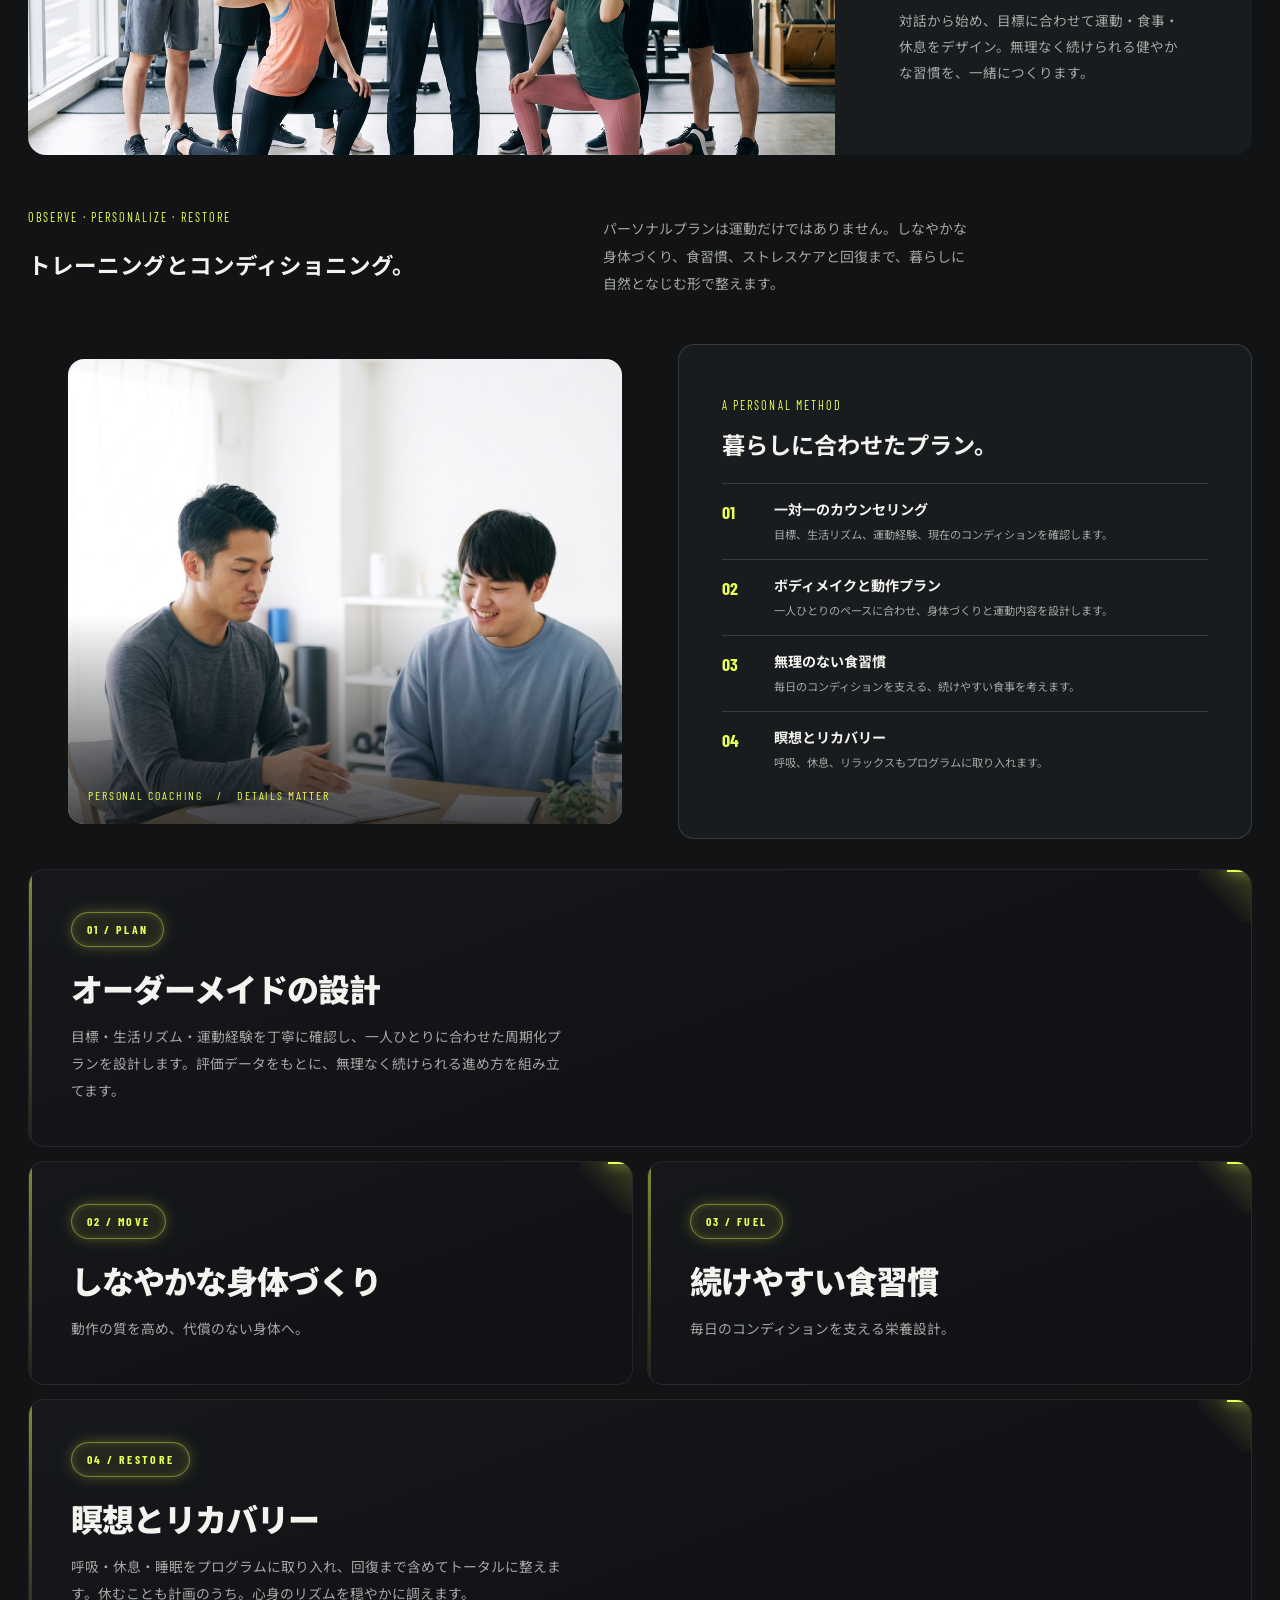
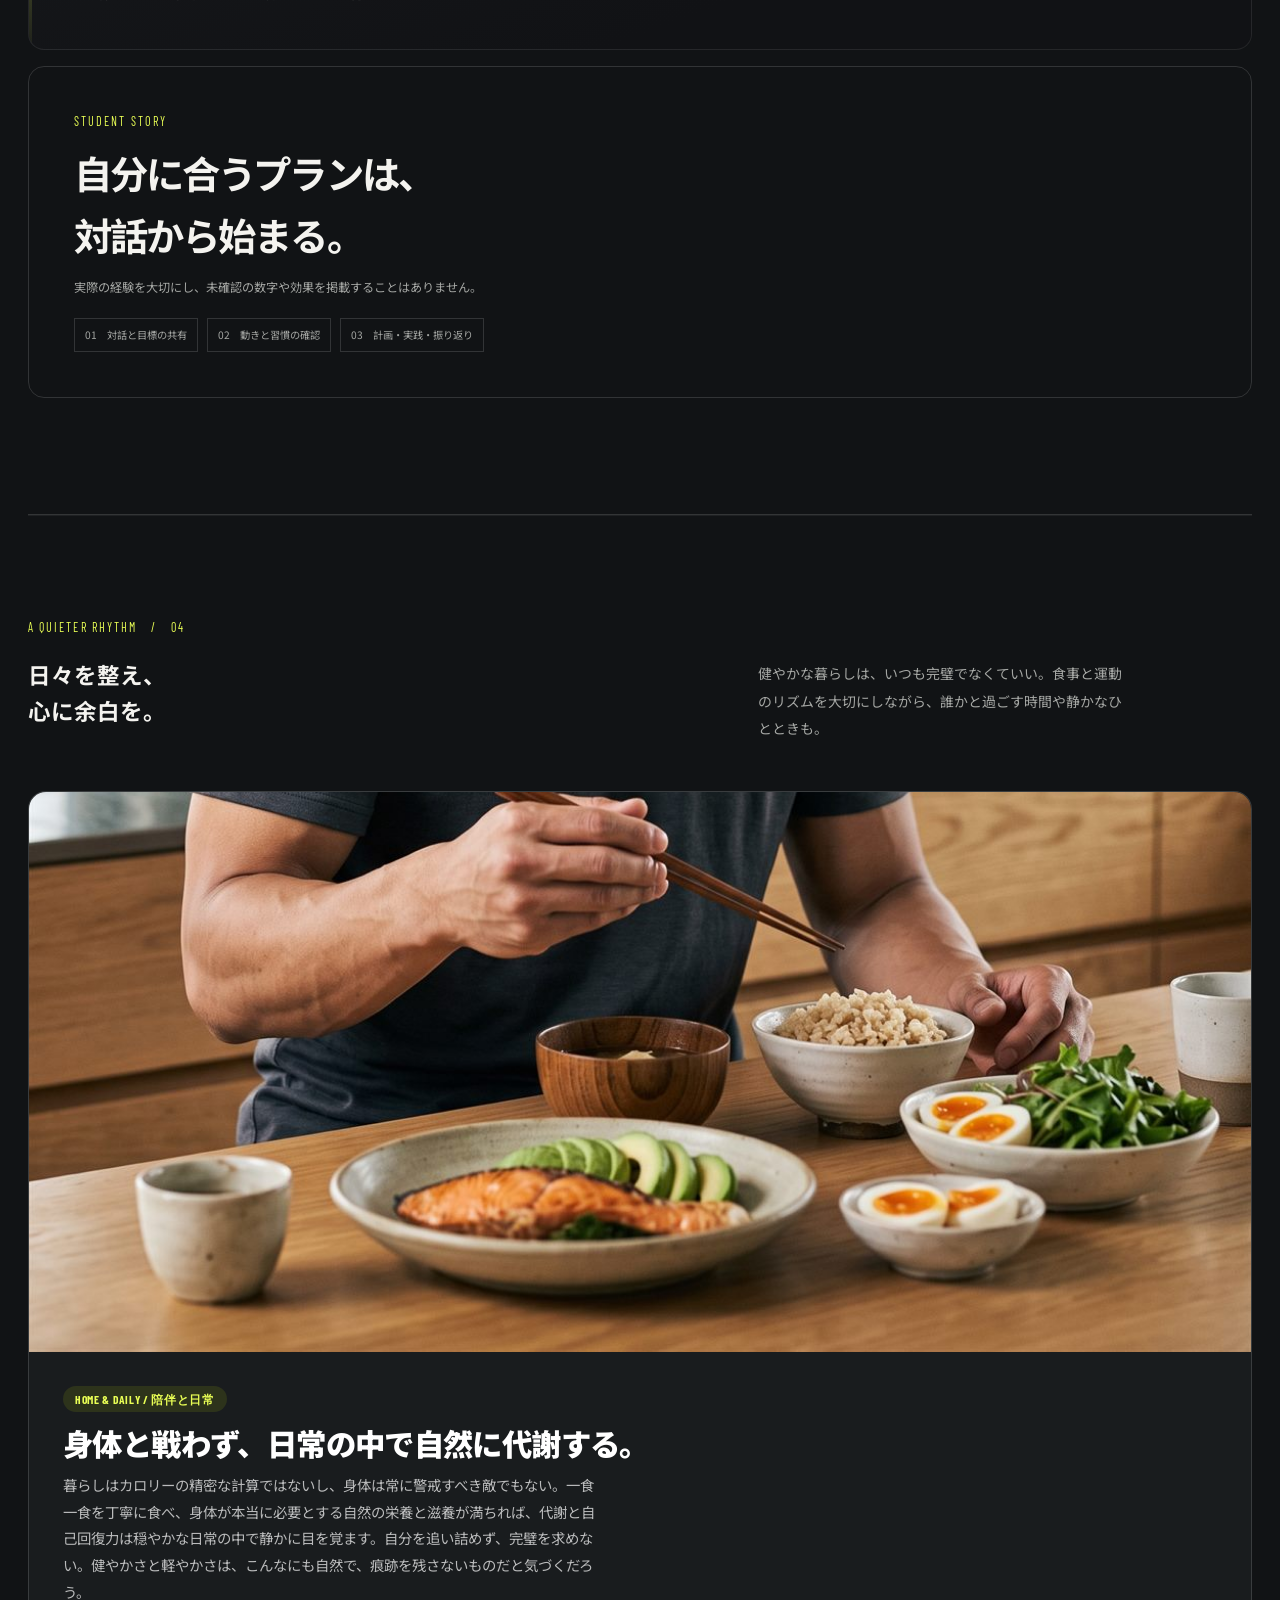
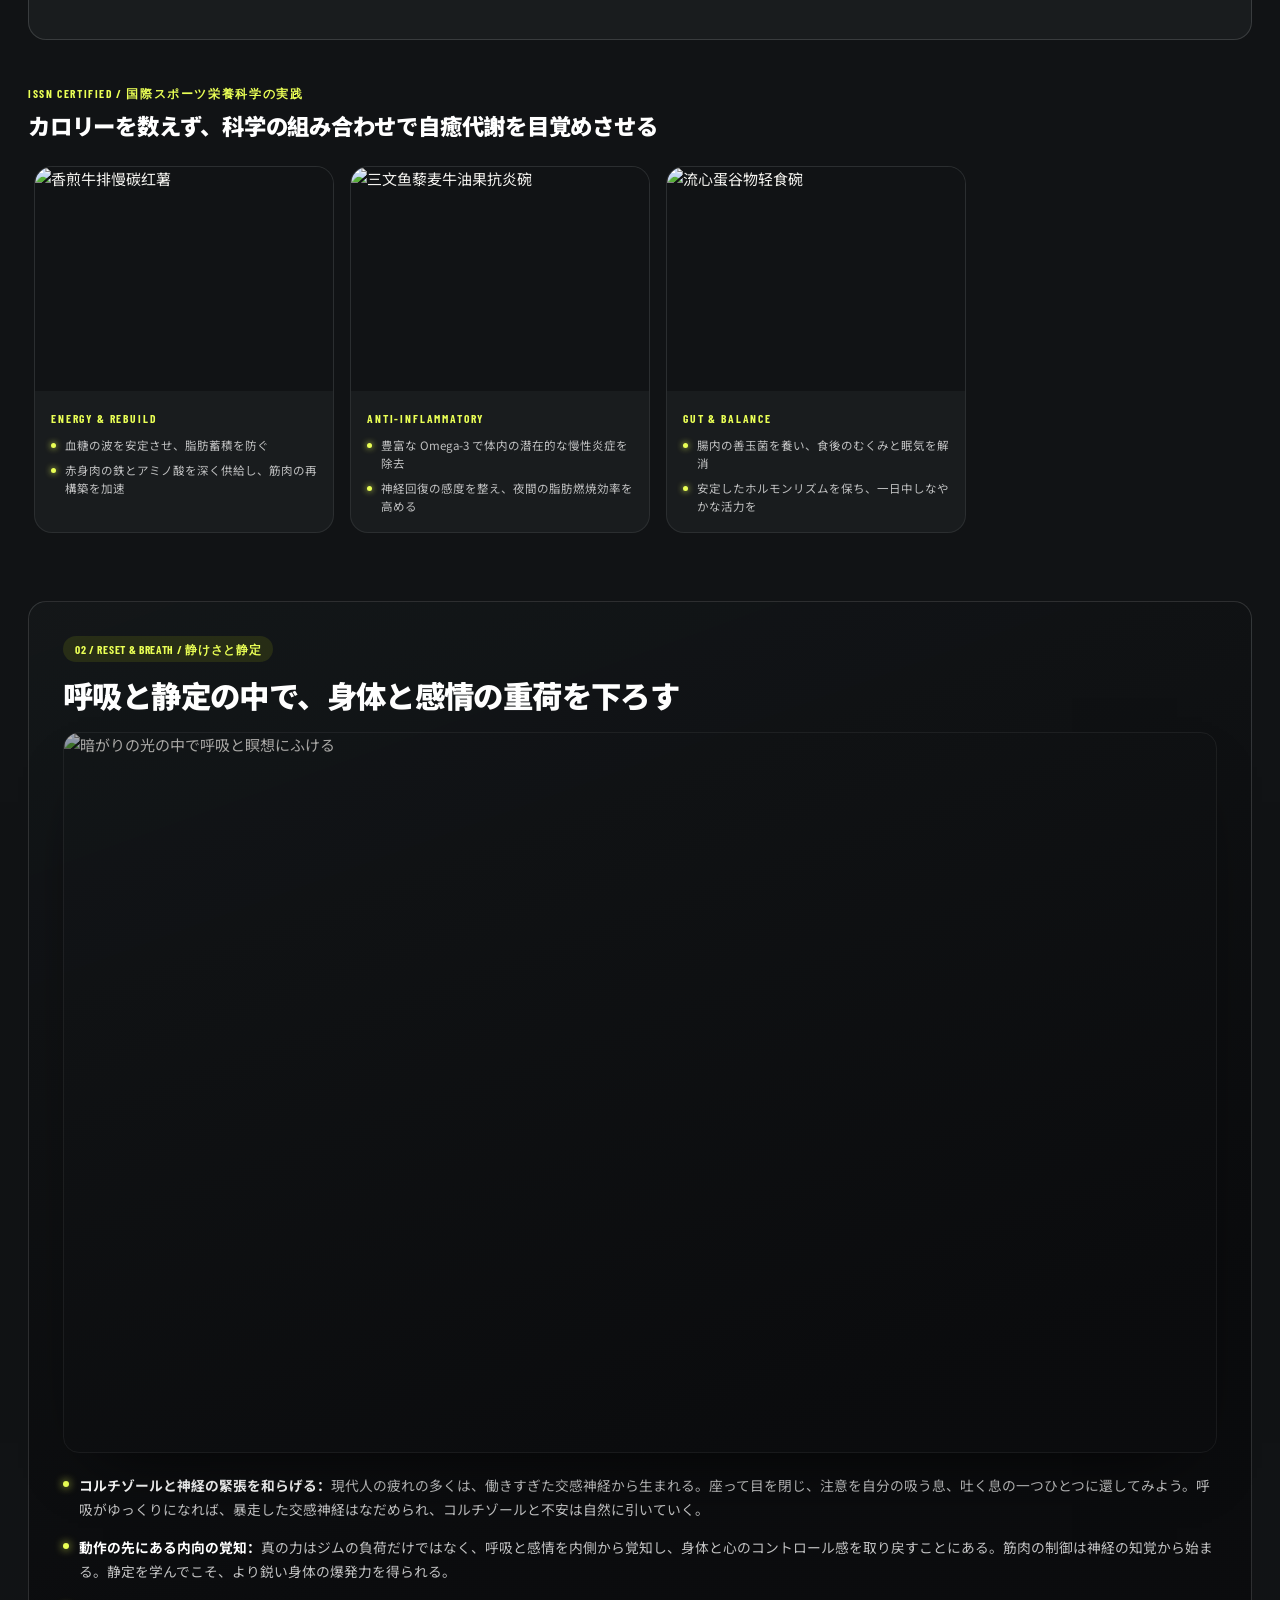
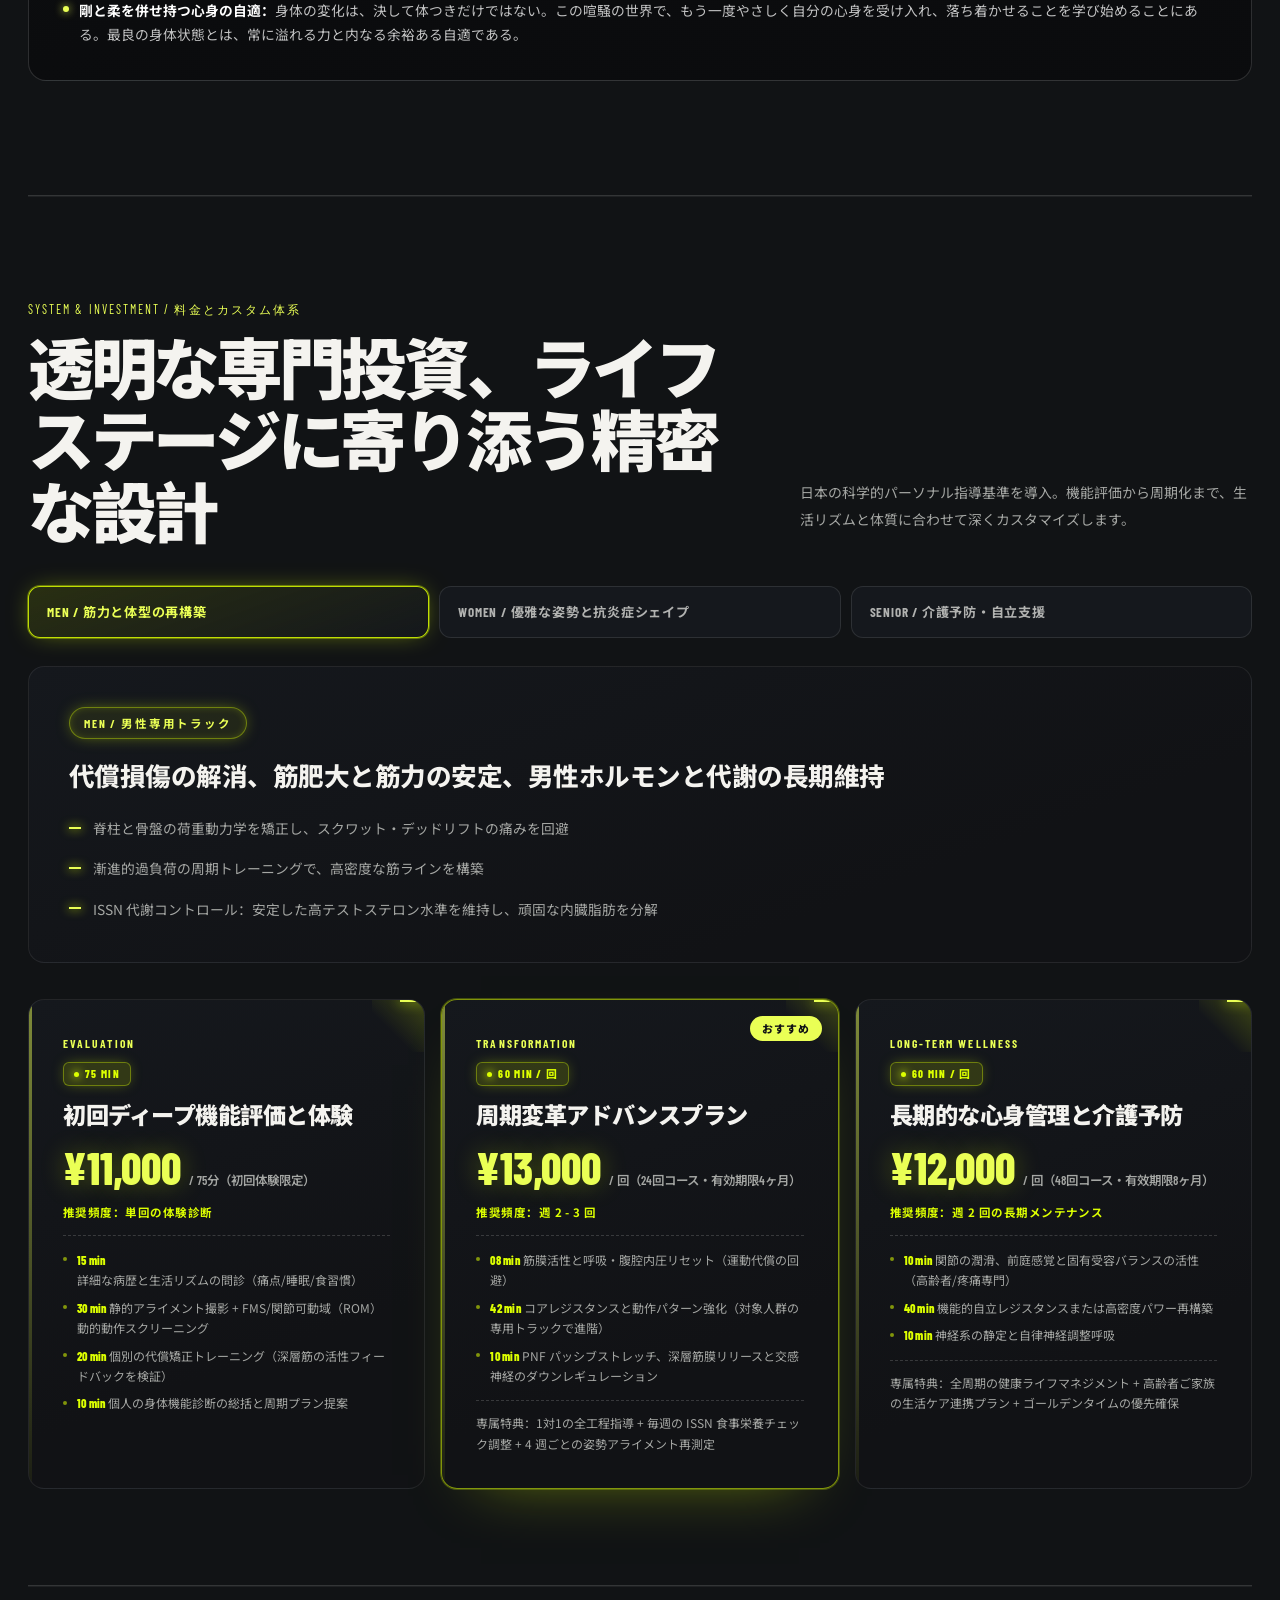
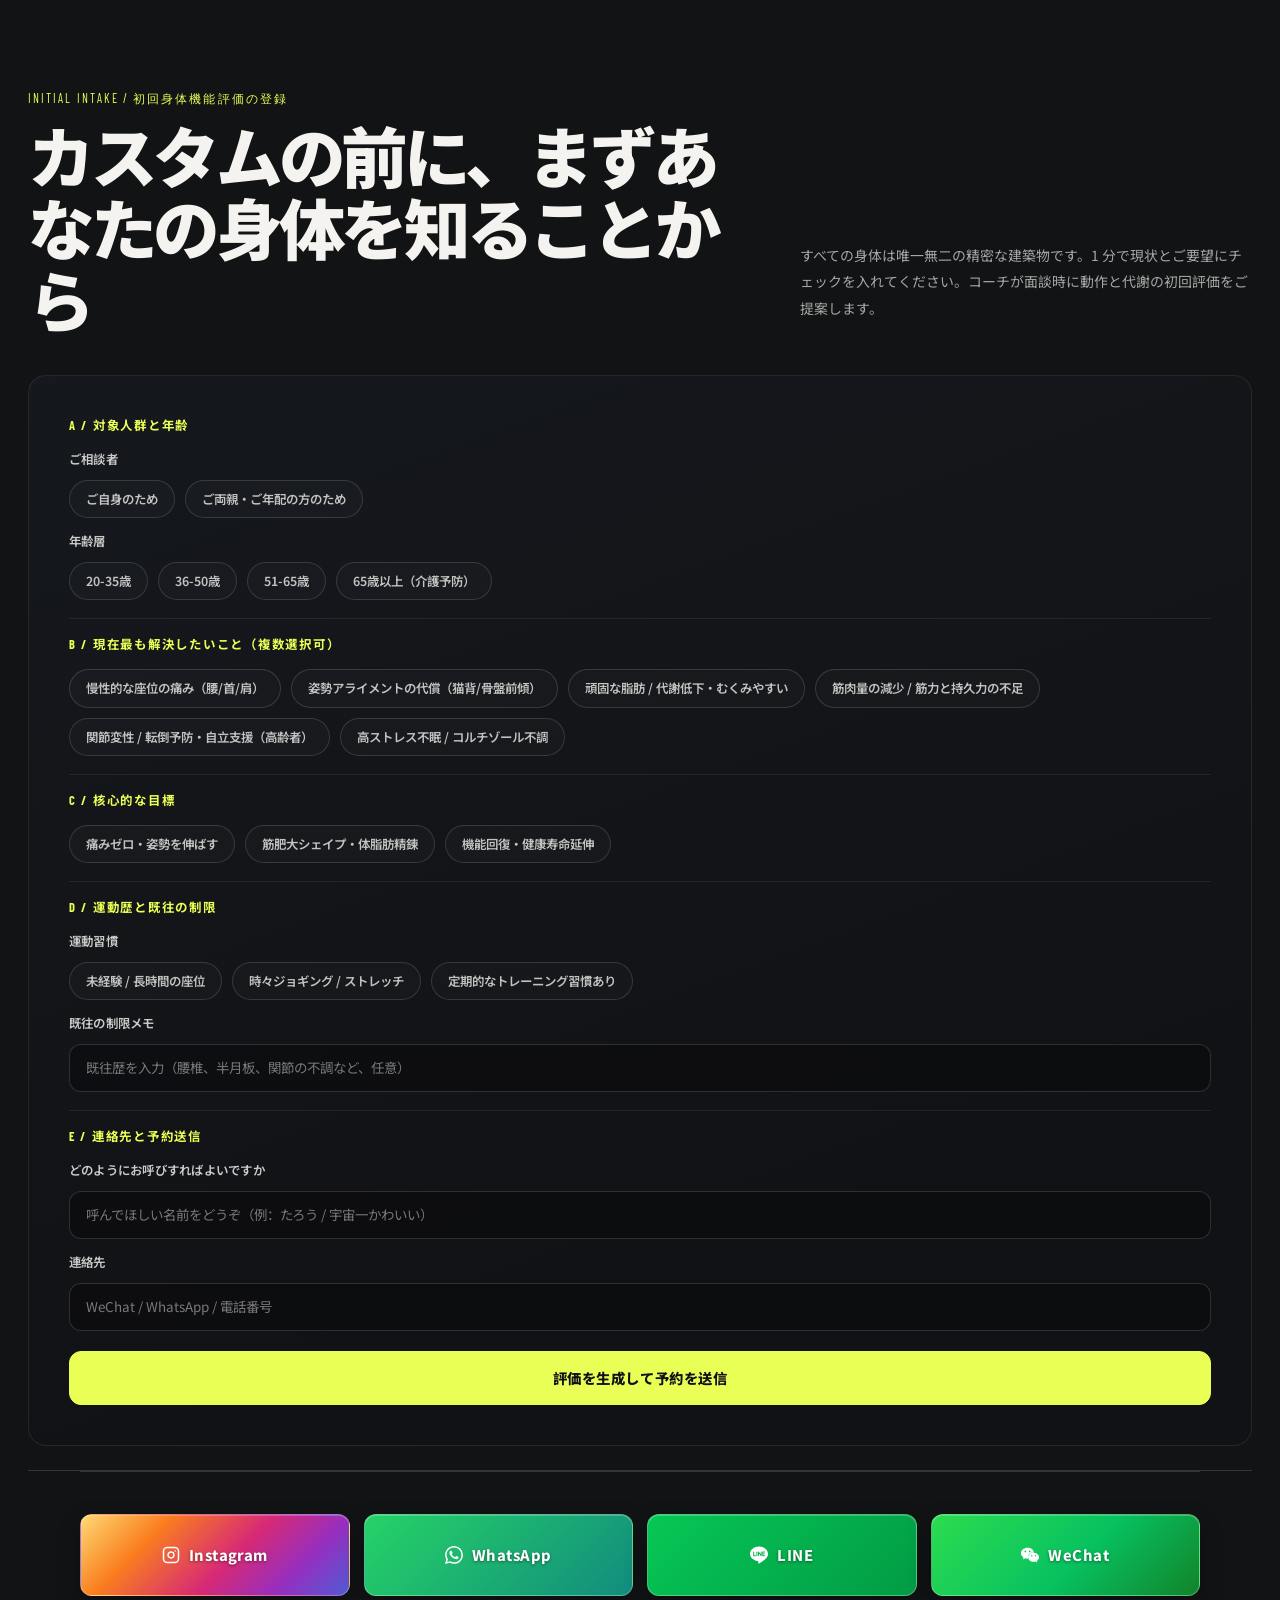
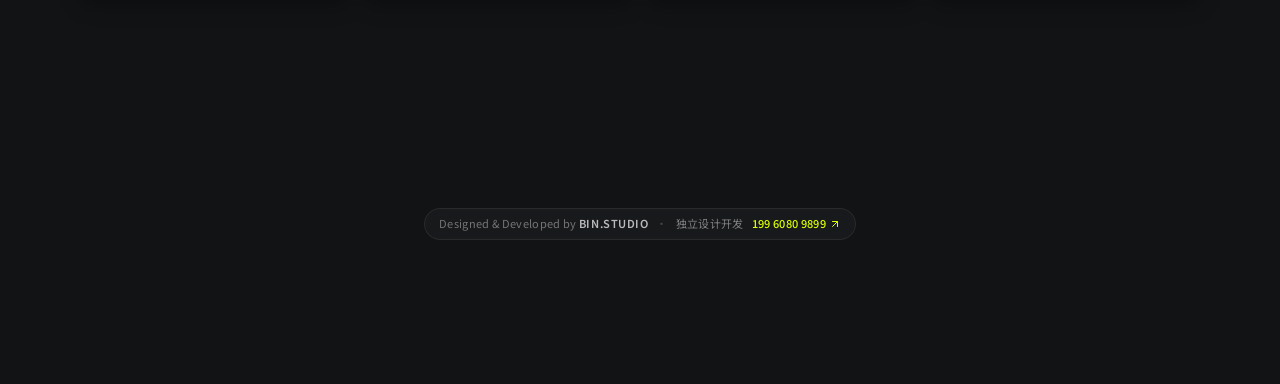
==== commit 09eb630a: "Add files via upload" ====
--- a/index.html
+++ b/index.html
@@ -639,7 +639,7 @@
     </div>
   </main>
 
-  <!-- ================= 页脚：独立开发者署名（低调暗黑风） ================= -->
+  <!-- ================= 页脚：独立开发者署名（低调机能风） ================= -->
   <footer class="site-footer">
     <div class="site-credit-wrap">
       <div class="studio-credit-badge">
--- a/style.css
+++ b/style.css
@@ -71,8 +71,10 @@
 
 .site-header.home-header .language-switcher {
   position: absolute;
-  top: 18px;
-  left: max(28px, calc((100vw - var(--content)) / 2));
+  top: calc(14px + env(safe-area-inset-top));
+  left: 16px;
+  right: auto;
+  z-index: 50;
 }
 
 .language-switcher {
@@ -83,22 +85,25 @@
 
 .language-toggle {
   display: grid;
-  width: 34px;
-  height: 34px;
+  width: 30px;
+  height: 30px;
+  padding: 0;
   place-items: center;
-  border: 1px solid transparent;
+  border: 0;
+  border-radius: 0;
   background: transparent;
-  color: rgba(244, 243, 239, .46);
+  color: rgba(244, 243, 239, .38);
   cursor: pointer;
-  opacity: .62;
-  transition: border-color .2s ease, color .2s ease, opacity .2s ease;
+  opacity: .55;
+  transition: opacity .25s ease, color .25s ease;
 }
 
 .language-toggle:hover,
+.language-toggle:focus-visible,
 .language-toggle[aria-expanded="true"] {
-  border-color: var(--line);
-  color: var(--accent);
   opacity: 1;
+  color: rgba(244, 243, 239, .9);
+  outline: none;
 }
 
 .language-toggle svg { width: 17px; height: 17px; }
@@ -107,11 +112,13 @@
   position: absolute;
   top: calc(100% + 9px);
   left: 0;
+  right: auto;
   display: grid;
   min-width: 152px;
   gap: 3px;
   padding: 6px;
   border: 1px solid var(--line);
+  border-radius: 14px;
   background: rgba(25, 28, 30, .97);
   box-shadow: 0 12px 32px #0006;
   opacity: 0;
@@ -1205,8 +1212,12 @@
 }
 
 @media (max-width: 700px) {
-  .site-header.home-header .language-switcher { top: 12px; left: 12px; }
-  .language-toggle { color: rgba(244, 243, 239, .68); }
+  .site-header.home-header .language-switcher {
+    top: calc(12px + env(safe-area-inset-top));
+    left: 12px;
+    right: auto;
+  }
+  .language-toggle { color: rgba(244, 243, 239, .38); }
   .showcase-copy {
     right: 18px;
     bottom: 136px;
@@ -4321,31 +4332,6 @@
   }
 }
 
-/* ---------- 2b. 全面屏顶部安全区适配（刘海/状态栏黑边防遮挡） ---------- */
-/* 语言切换器：下移到刘海/状态栏之下，避免被黑边遮挡 */
-.site-header.home-header .language-switcher {
-  top: max(18px, calc(env(safe-area-inset-top) + 14px));
-}
-/* 首页 Hero：顶部内边距叠加安全区，确保文字不被刘海/状态栏遮挡，
-   同时保留原有呼吸感，不挤压、不遮挡下方内容 */
-.long-home-hero-visual {
-  padding-top: calc(clamp(300px, 39svh, 420px) + env(safe-area-inset-top));
-}
-@media (max-width: 700px) {
-  .site-header.home-header .language-switcher {
-    top: max(12px, calc(env(safe-area-inset-top) + 10px));
-    left: max(12px, calc(env(safe-area-inset-left) + 12px));
-  }
-  .long-home-hero-visual {
-    padding-top: calc(clamp(260px, 34svh, 340px) + env(safe-area-inset-top));
-  }
-}
-@media (max-width: 700px) and (max-height: 820px) {
-  .long-home-hero-visual {
-    padding-top: calc(clamp(150px, 23svh, 190px) + env(safe-area-inset-top));
-  }
-}
-
 /* ---------- 3. 横滑容器：iOS 惯性滚动 + 强制吸附 ---------- */
 .showcase-track,
 .meal-cards-stage {
@@ -4416,9 +4402,9 @@
 }
 
 /* =====================================================================
-   页脚：独立开发者署名（低调暗黑风）
-   - .site-footer：底部留白，为悬浮 Dock 预留空间 + 安全区
-   - .studio-credit-badge：胶囊徽章，暗色玻璃 + 荧光描边
+   页脚：独立开发者署名（低调暗黑机能风）
+   - .site-footer：底部留白，为悬浮 Dock 预留空间 + 全面屏安全区
+   - .studio-credit-badge：微透暗黑机能小胶囊
    - .credit-tel：电话链接，荧光高亮 + 箭头微动
    ===================================================================== */
 .site-footer {
@@ -4426,110 +4412,84 @@
   z-index: 1;
   display: flex;
   justify-content: center;
-  padding: 8px 20px calc(120px + env(safe-area-inset-bottom));
-}
-
+  padding: 0 20px calc(120px + env(safe-area-inset-bottom));
+}
+
+/* 开发者署名外层容器 */
 .site-credit-wrap {
   display: flex;
   justify-content: center;
-  width: 100%;
-}
-
+  align-items: center;
+  margin-top: 20px;
+  padding-bottom: calc(24px + env(safe-area-inset-bottom)); /* 适配 iOS 安全区小黑条 */
+}
+
+/* 微透暗黑机能小胶囊 */
 .studio-credit-badge {
   display: inline-flex;
+  align-items: center;
+  gap: 8px;
   flex-wrap: wrap;
-  align-items: center;
   justify-content: center;
-  gap: 8px 10px;
-  padding: 10px 18px;
-  border: 1px solid rgba(255, 255, 255, .1);
+  padding: 6px 14px;
+  background: rgba(255, 255, 255, 0.03);
+  border: 1px solid rgba(255, 255, 255, 0.07);
   border-radius: 999px;
-  background: rgba(17, 18, 21, .62);
-  box-shadow:
-    inset 0 1px 0 rgba(255, 255, 255, .06),
-    0 12px 30px -18px rgba(0, 0, 0, .85);
-  backdrop-filter: blur(12px) saturate(1.4);
-  -webkit-backdrop-filter: blur(12px) saturate(1.4);
-  color: var(--muted);
-  font-size: .72rem;
-  letter-spacing: .04em;
-  line-height: 1.4;
-  text-align: center;
-  transform: translateZ(0);
-  -webkit-transform: translateZ(0);
-}
-
-.credit-brand {
-  color: rgba(200, 202, 198, .82);
-  white-space: nowrap;
-}
-
-.credit-brand .brand-name {
-  color: var(--accent);
-  font-weight: 800;
-  letter-spacing: .08em;
-}
-
-.credit-divider {
-  color: rgba(255, 255, 255, .22);
-}
-
-.credit-service {
-  color: rgba(165, 167, 164, .78);
-  white-space: nowrap;
-}
-
-.credit-tel {
+  font-size: 11px;
+  letter-spacing: 0.03em;
+  color: rgba(255, 255, 255, 0.4);
+  backdrop-filter: blur(8px);
+  -webkit-backdrop-filter: blur(8px);
+  transition: all 0.25s ease;
+}
+
+.studio-credit-badge:hover {
+  background: rgba(255, 255, 255, 0.05);
+  border-color: rgba(255, 255, 255, 0.12);
+}
+
+/* 品牌厂牌强调 */
+.studio-credit-badge .brand-name {
+  color: rgba(255, 255, 255, 0.7);
+  font-weight: 600;
+  letter-spacing: 0.05em;
+}
+
+.studio-credit-badge .credit-divider {
+  color: rgba(255, 255, 255, 0.2);
+}
+
+.studio-credit-badge .credit-service {
+  color: rgba(255, 255, 255, 0.45);
+}
+
+/* 电话链接：低调高亮，悬浮/点击微光 */
+.studio-credit-badge .credit-tel {
   display: inline-flex;
   align-items: center;
-  gap: 5px;
-  padding: 3px 10px;
-  border: 1px solid rgba(220, 255, 0, .35);
-  border-radius: 999px;
-  color: var(--accent);
-  font-weight: 700;
-  letter-spacing: .06em;
+  gap: 3px;
+  color: #dcff00; /* 主题机能荧光绿 */
   text-decoration: none;
-  transition: border-color .25s ease, box-shadow .25s ease, transform .25s ease;
-}
-
-.credit-tel .tel-num {
-  font-variant-numeric: tabular-nums;
-}
-
-.credit-tel .arrow-icon {
-  flex: 0 0 auto;
-  display: block;
-  transition: transform .25s ease;
-}
-
-.credit-tel:hover,
-.credit-tel:focus-visible {
-  border-color: rgba(220, 255, 0, .8);
-  box-shadow: 0 0 18px -6px rgba(220, 255, 0, .7);
-  transform: translateY(-1px);
-  outline: none;
-}
-
-.credit-tel:hover .arrow-icon,
-.credit-tel:focus-visible .arrow-icon {
-  transform: translate(2px, -2px);
+  font-weight: 500;
+  transition: opacity 0.2s, transform 0.2s;
+}
+
+.studio-credit-badge .credit-tel:active {
+  opacity: 0.7;
+  transform: scale(0.97);
+}
+
+.studio-credit-badge .arrow-icon {
+  stroke: currentColor;
+  transition: transform 0.2s ease;
+}
+
+.studio-credit-badge .credit-tel:hover .arrow-icon {
+  transform: translate(1px, -1px);
 }
 
 @media (max-width: 700px) {
   .site-footer {
-    padding: 8px 16px calc(104px + env(safe-area-inset-bottom));
-  }
-  .studio-credit-badge {
-    gap: 6px 8px;
-    padding: 9px 14px;
-    font-size: .66rem;
-  }
-}
-
-@media (prefers-reduced-motion: reduce) {
-  .credit-tel,
-  .credit-tel .arrow-icon {
-    transition: none;
+    padding: 0 16px calc(104px + env(safe-area-inset-bottom));
   }
 }
